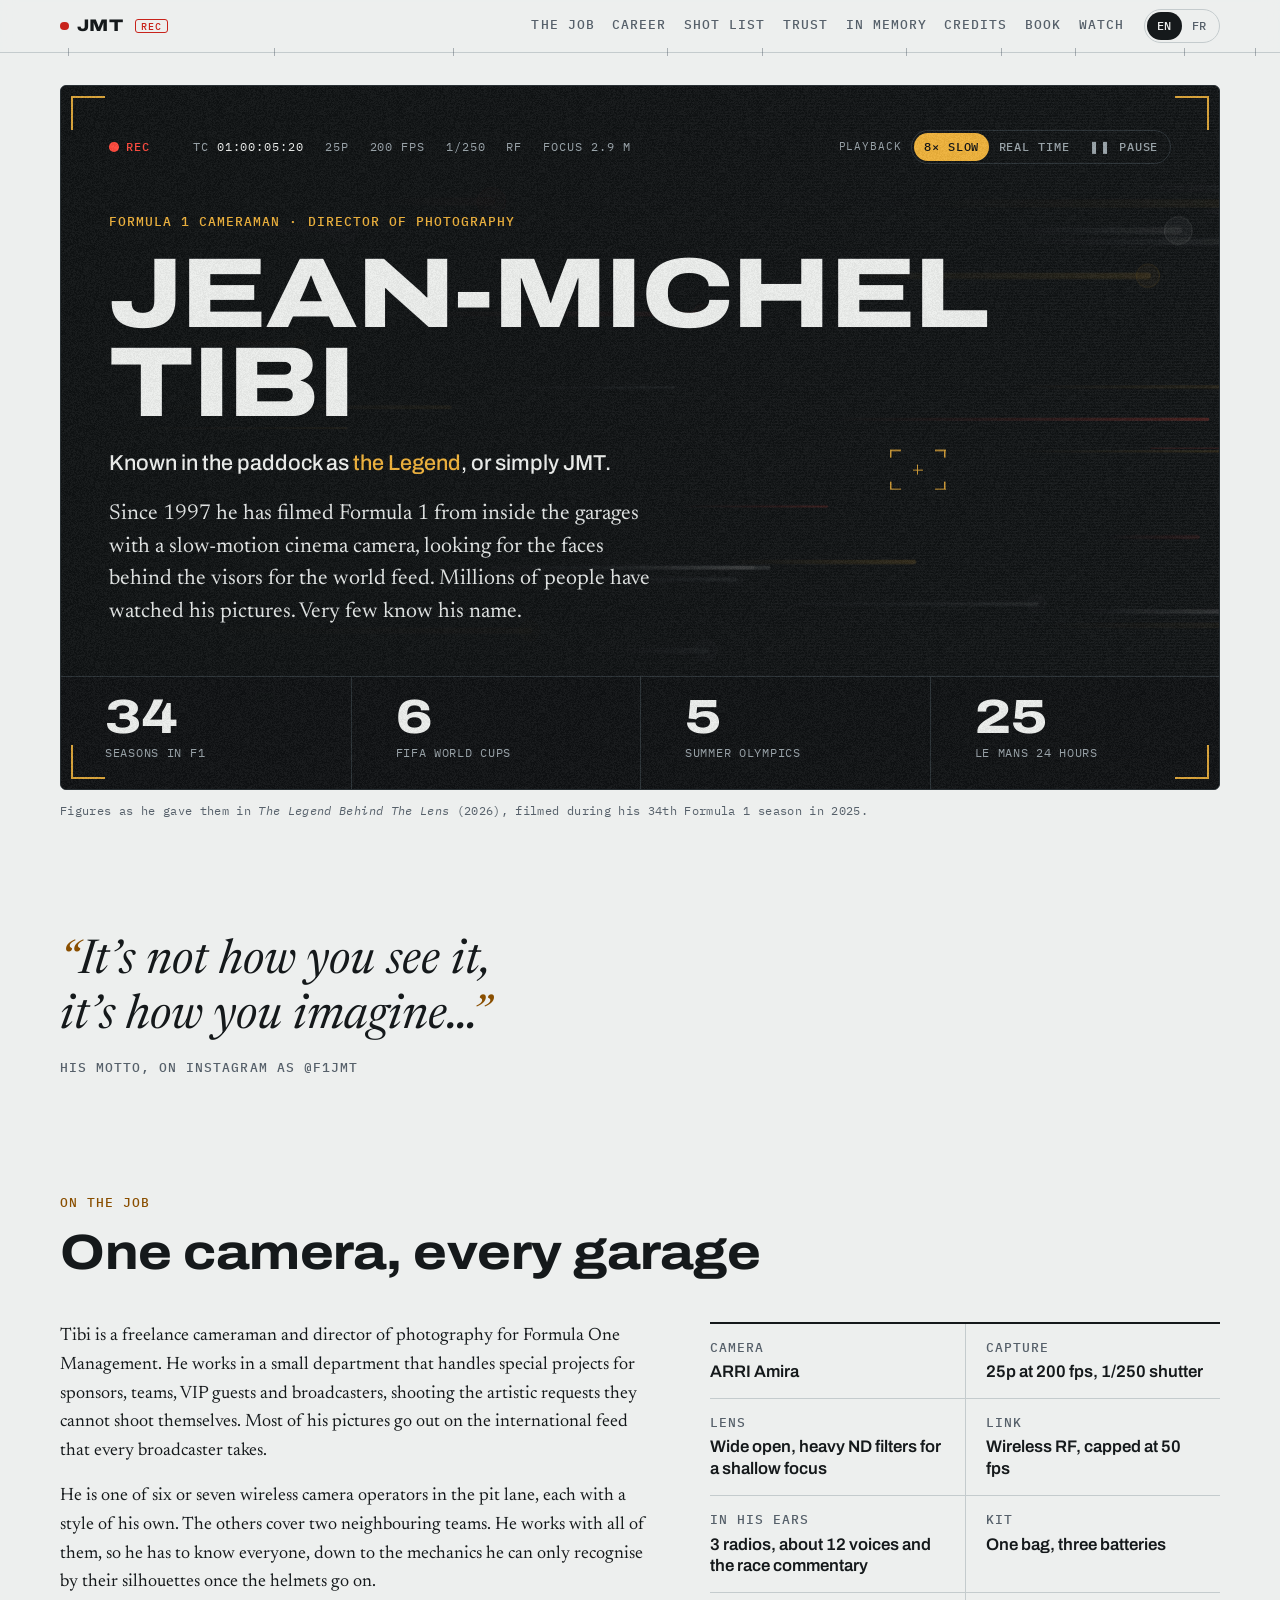
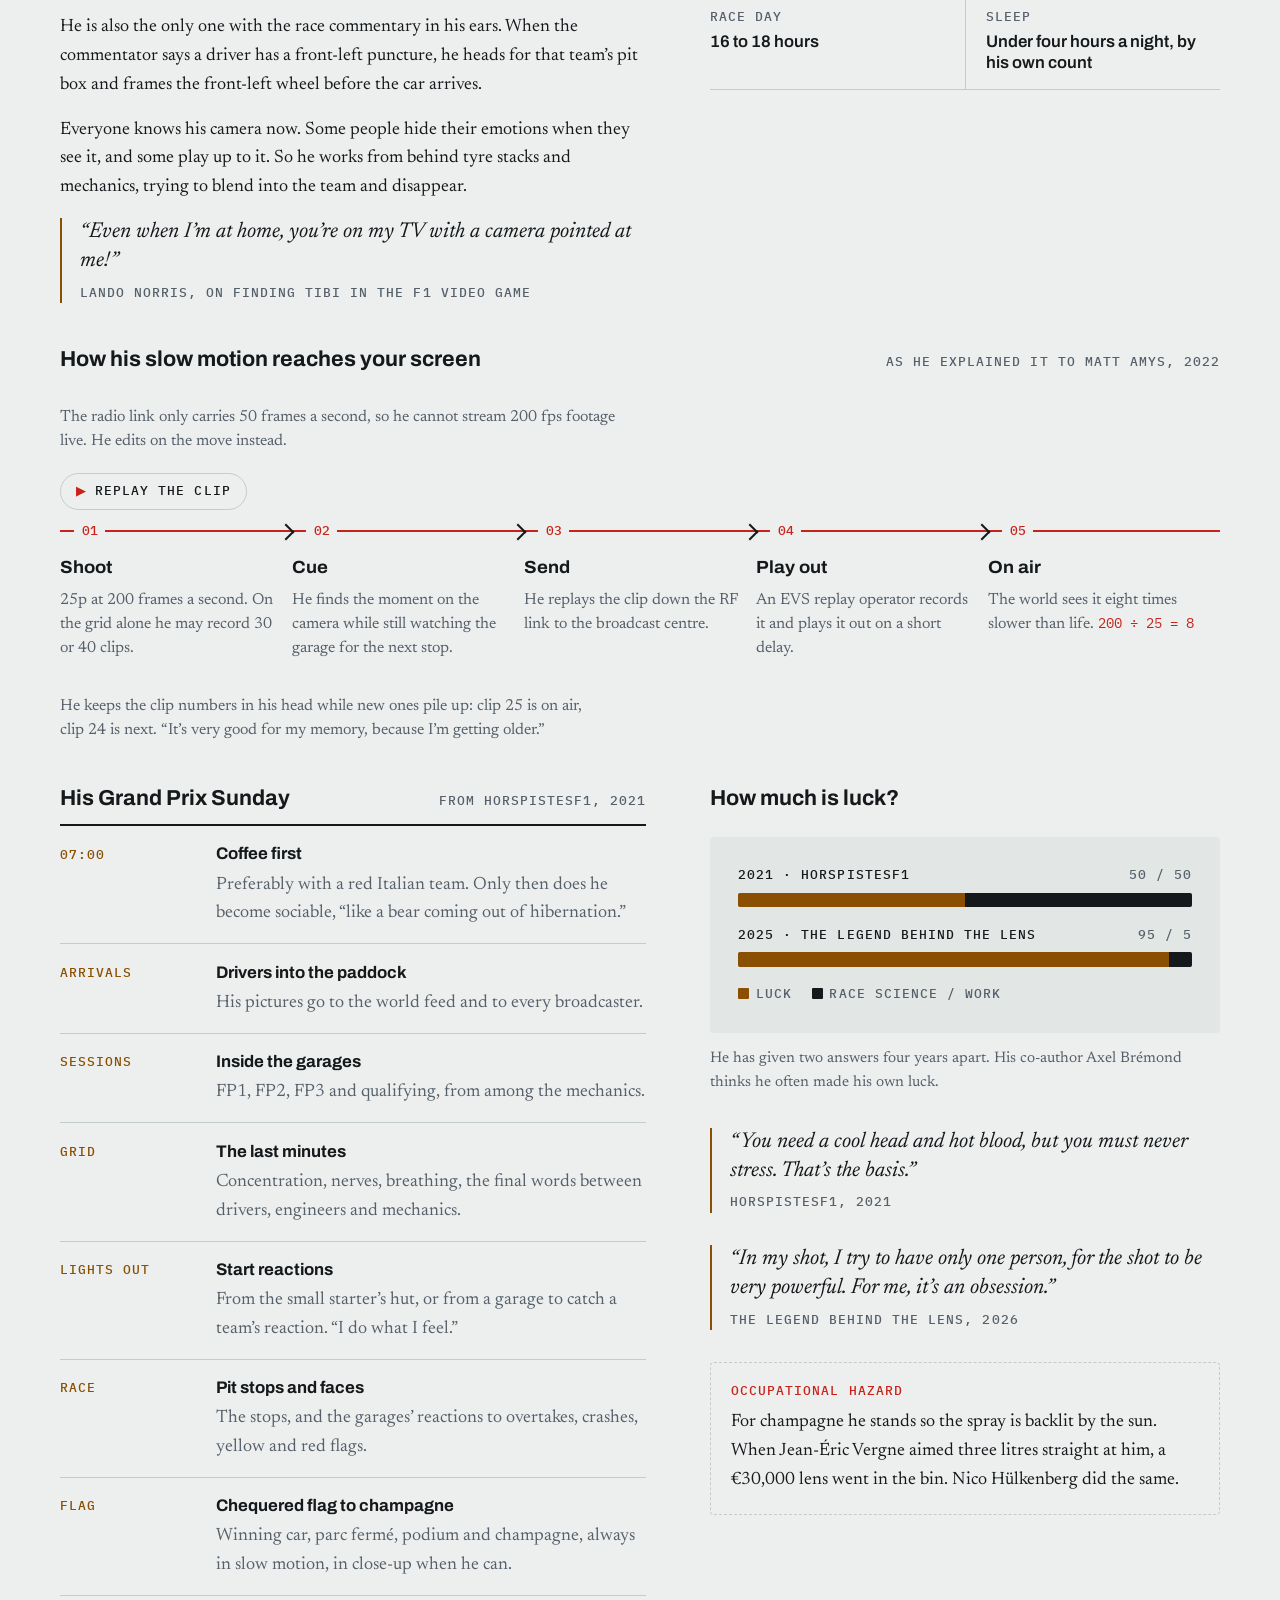
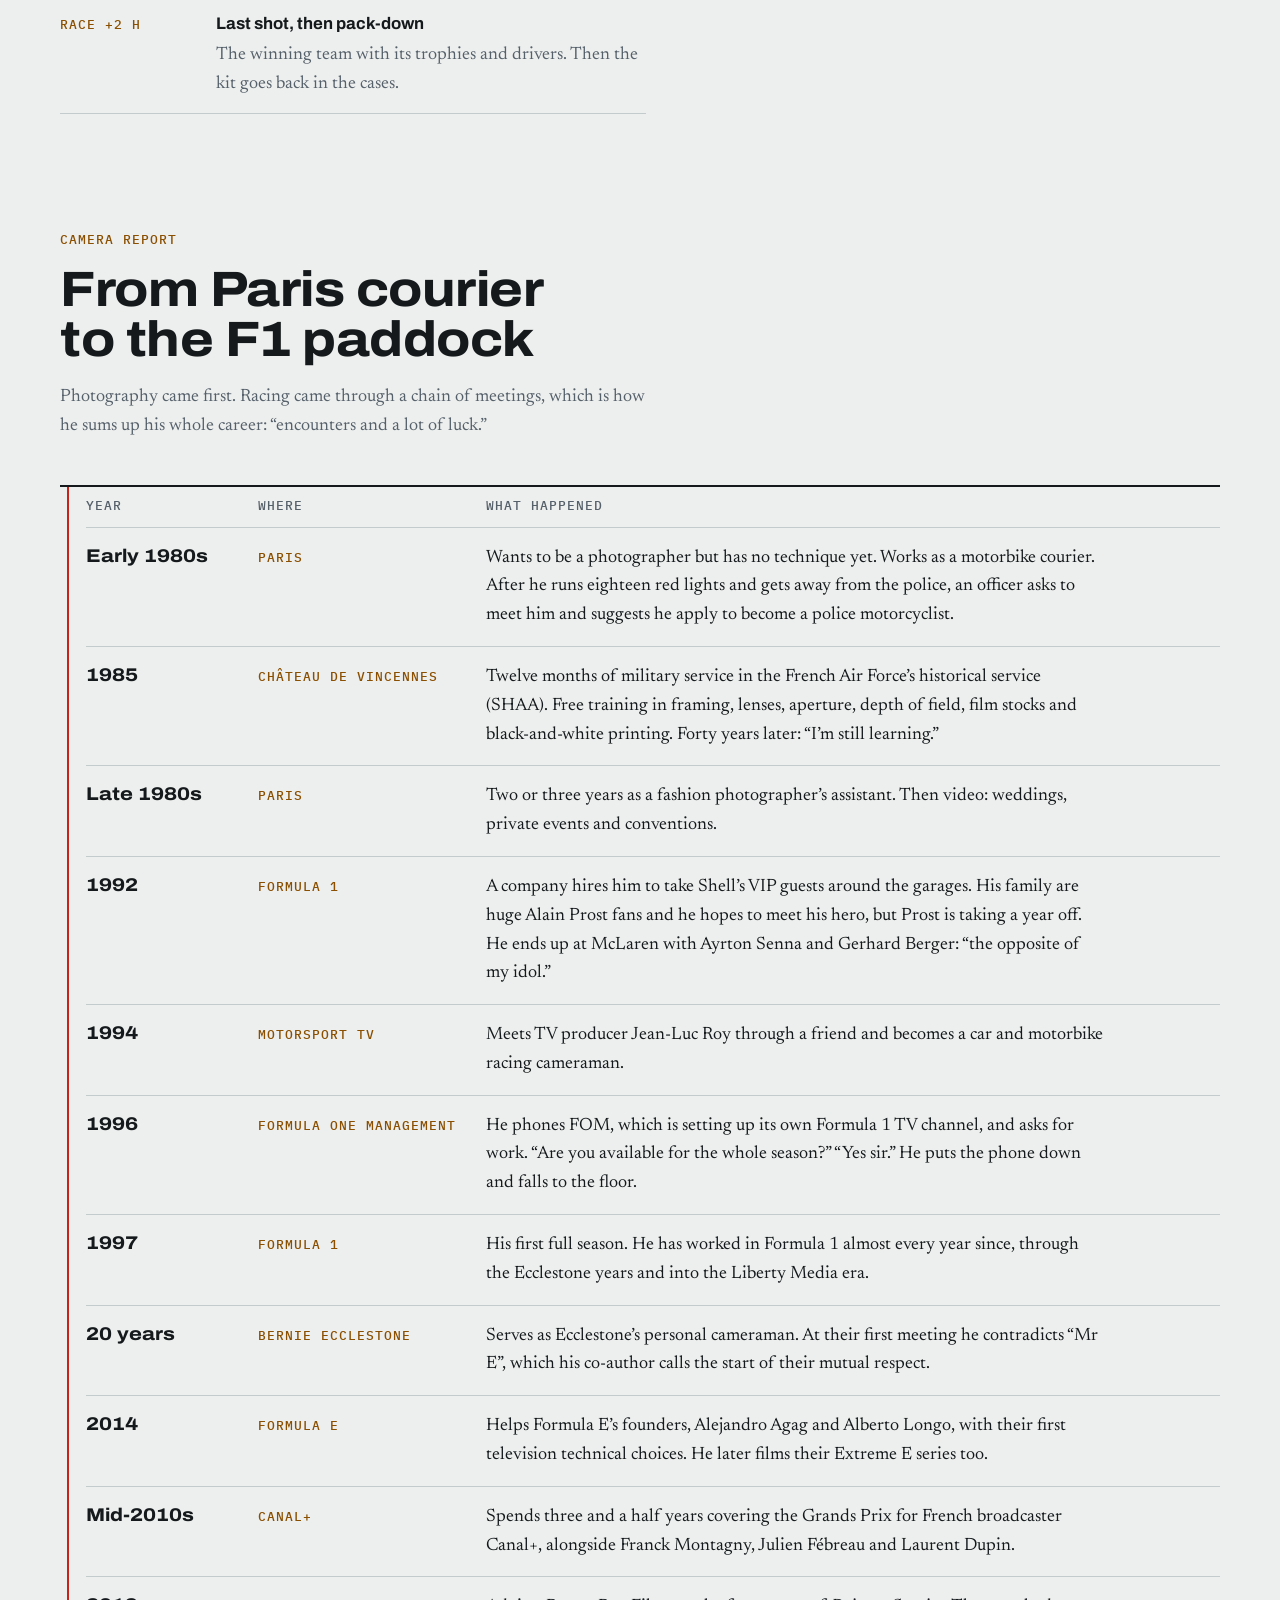
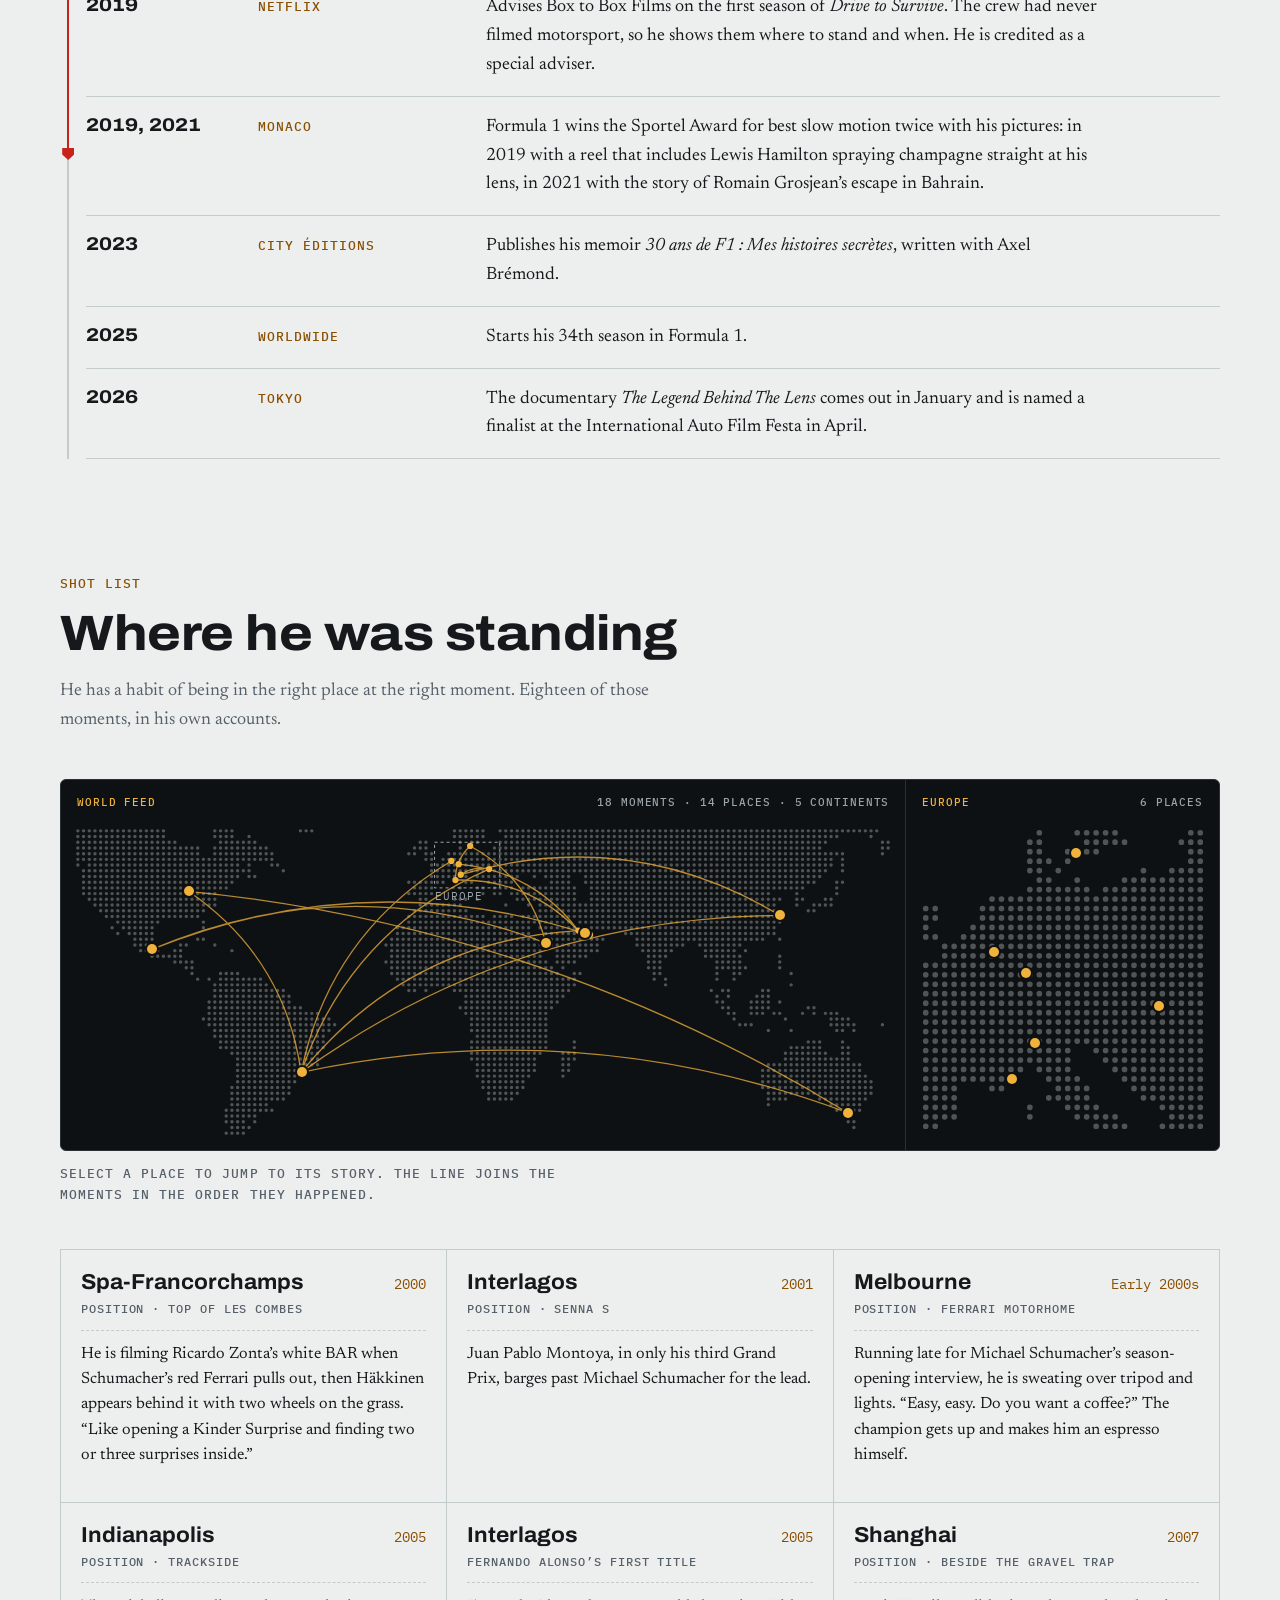
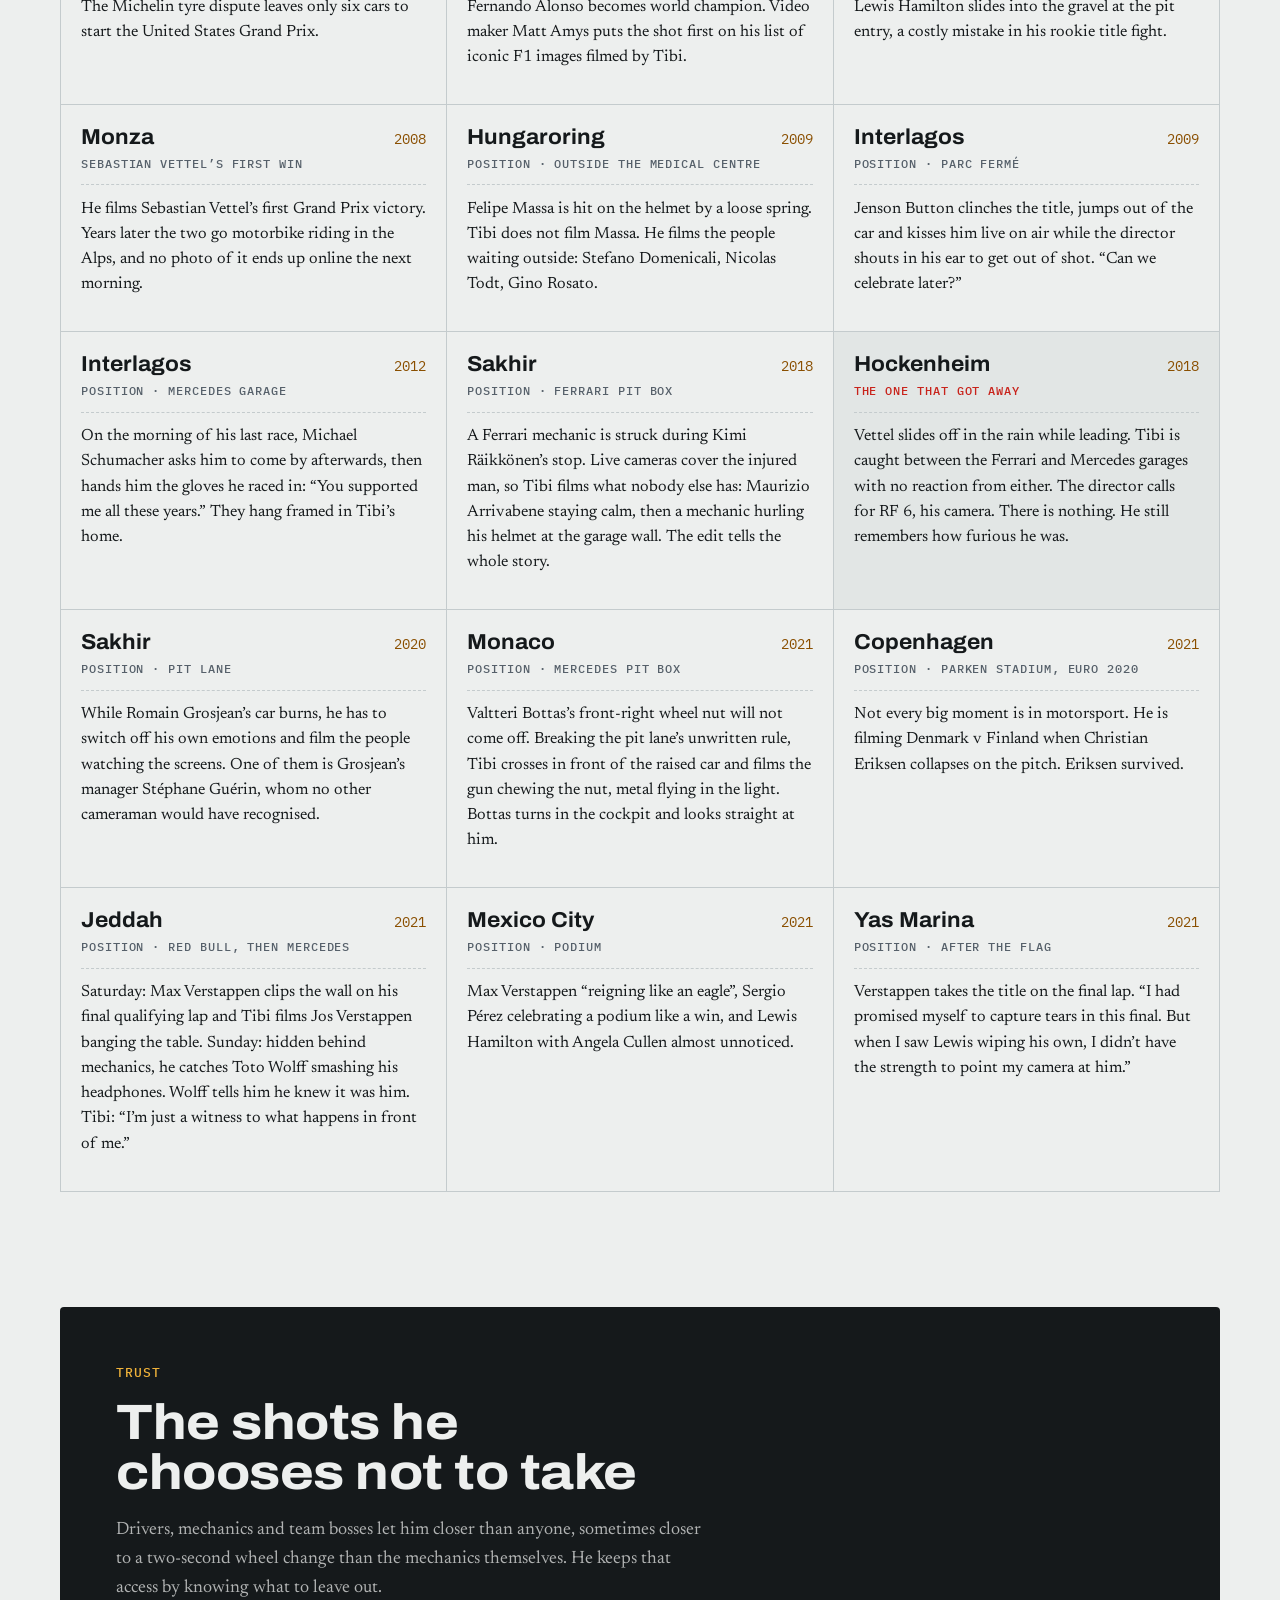
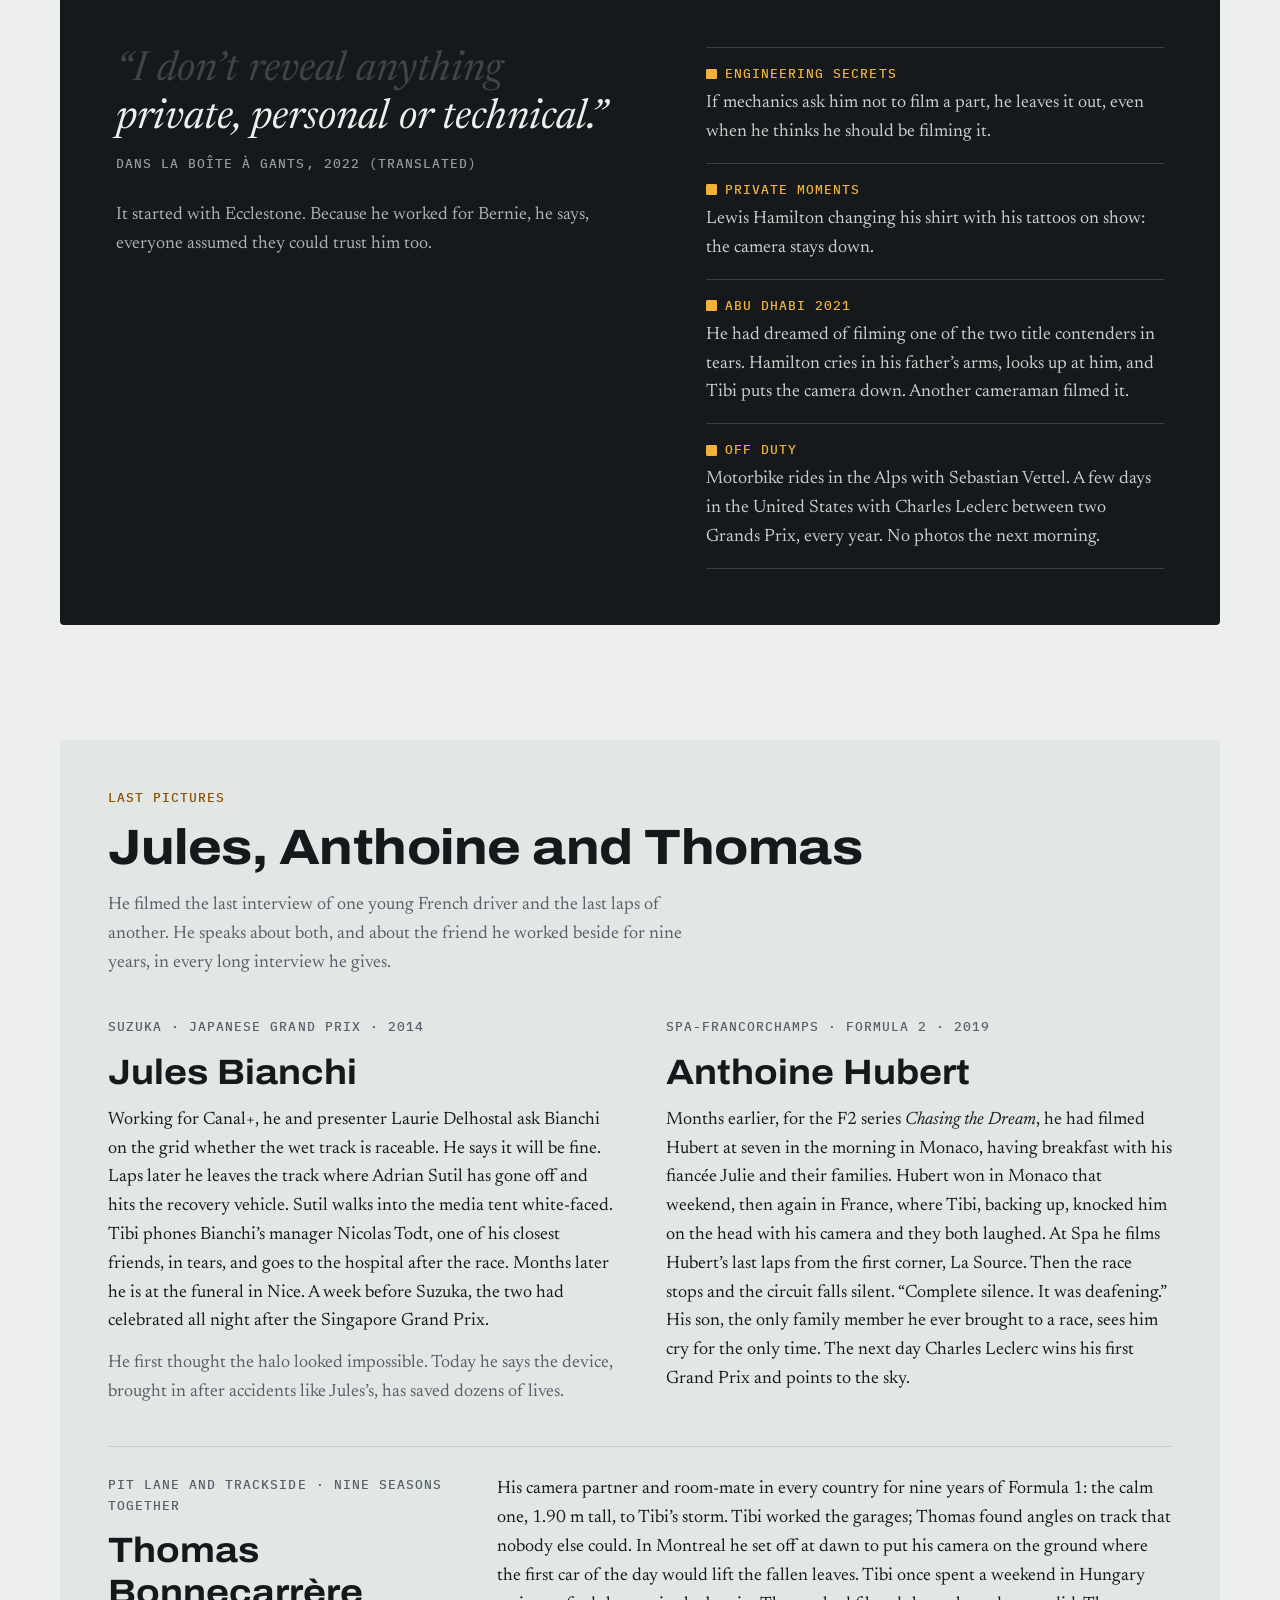
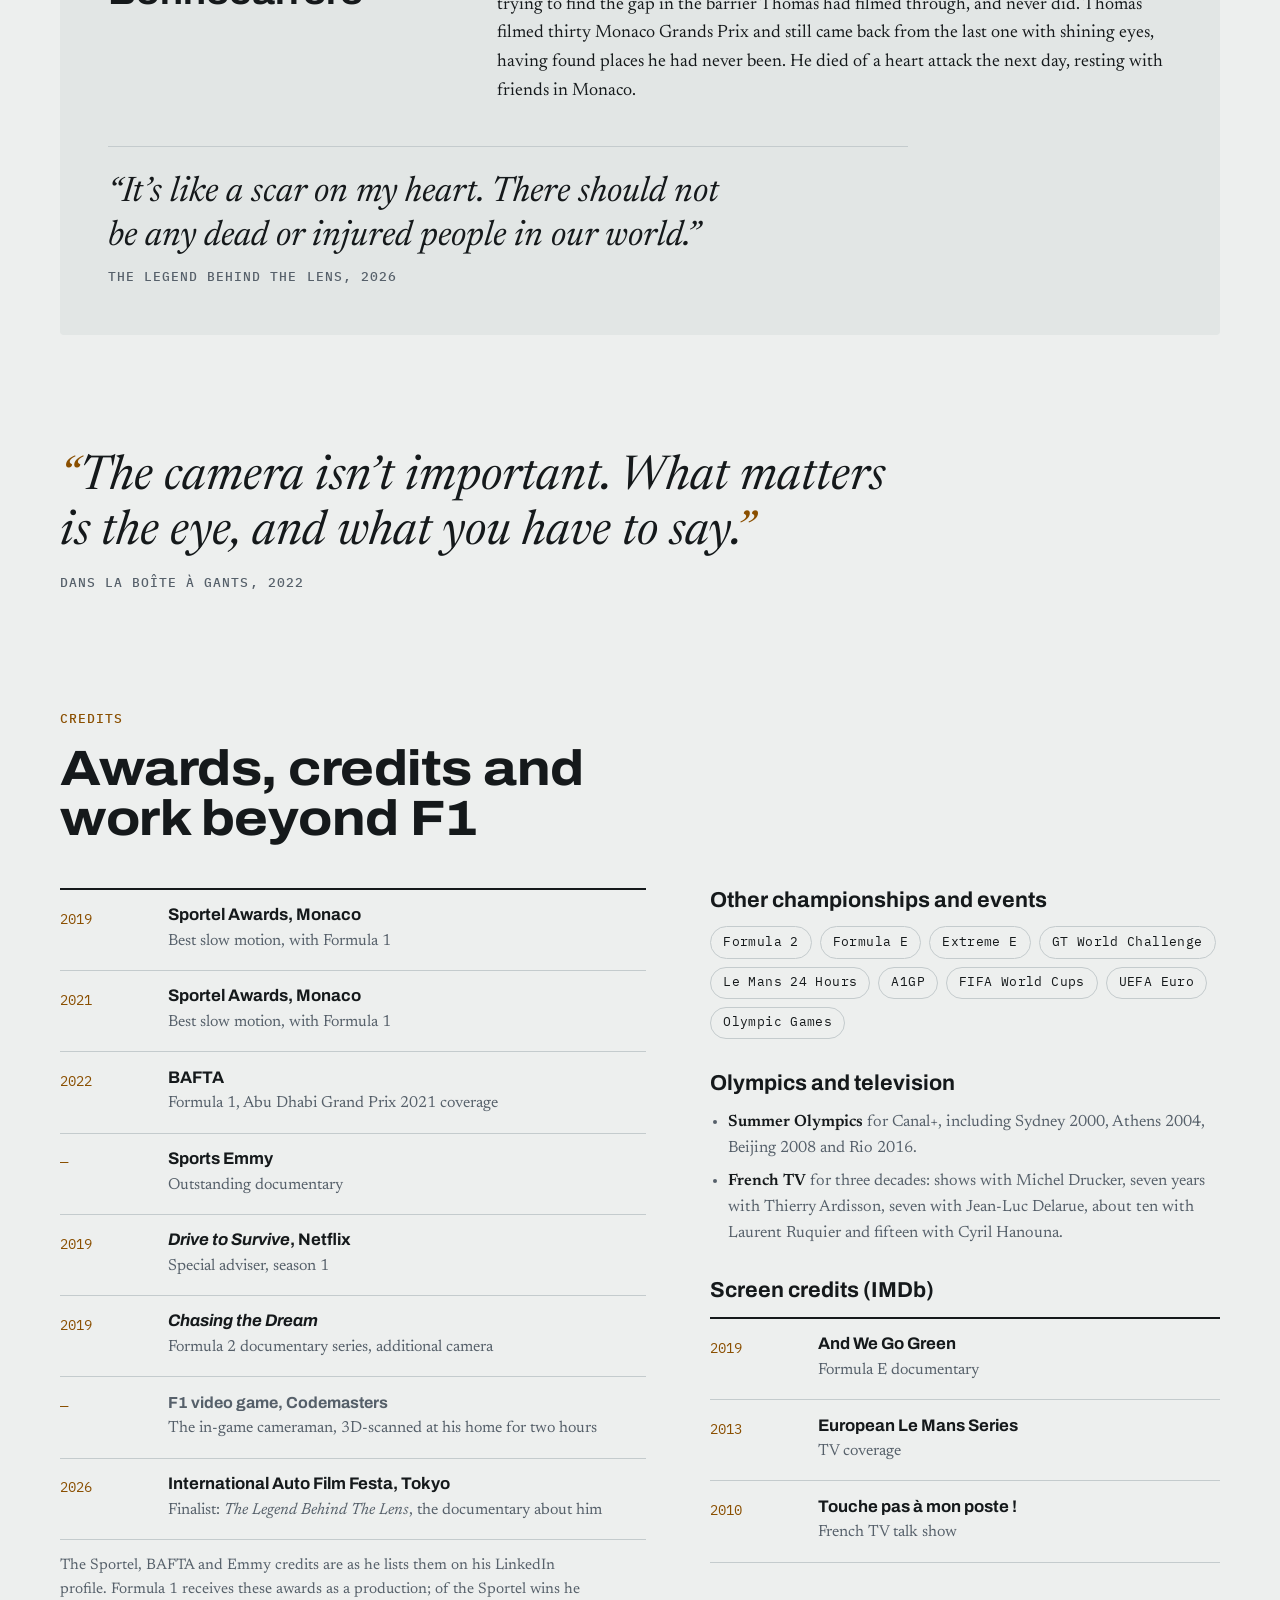
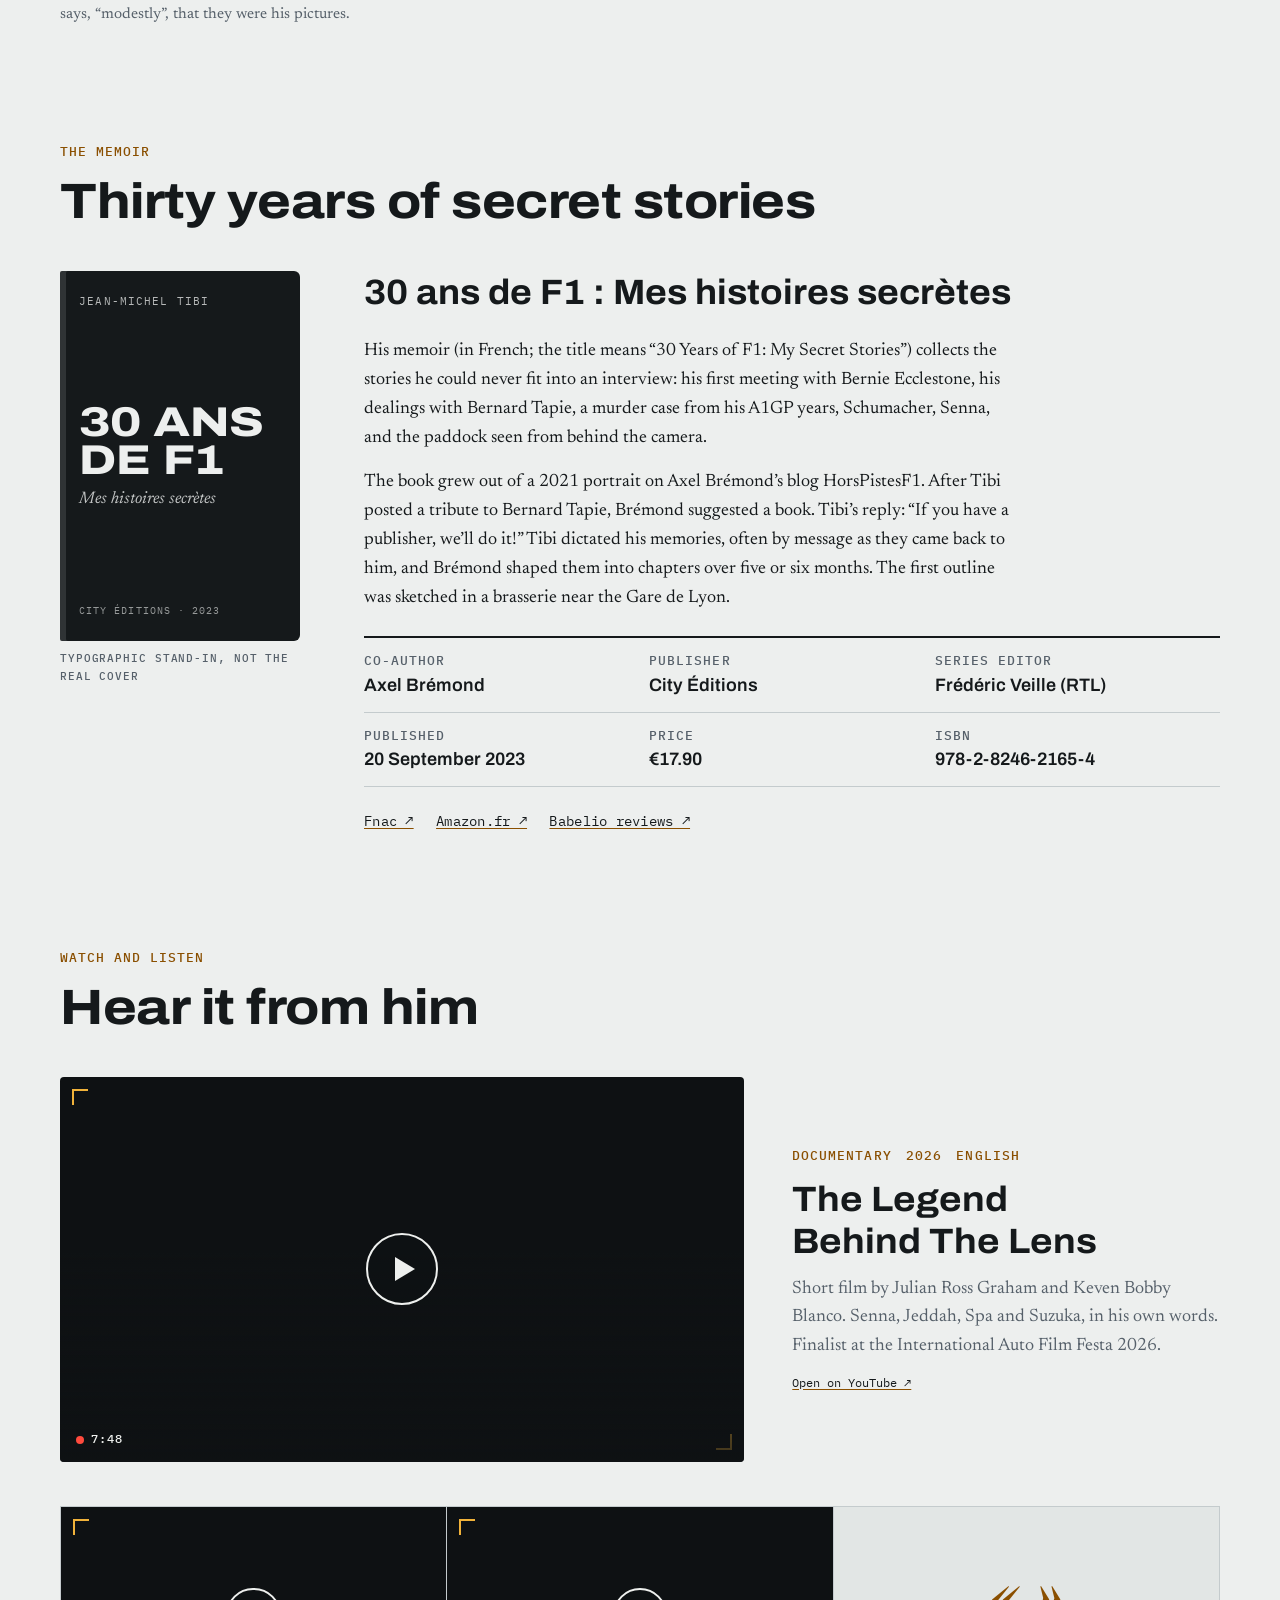
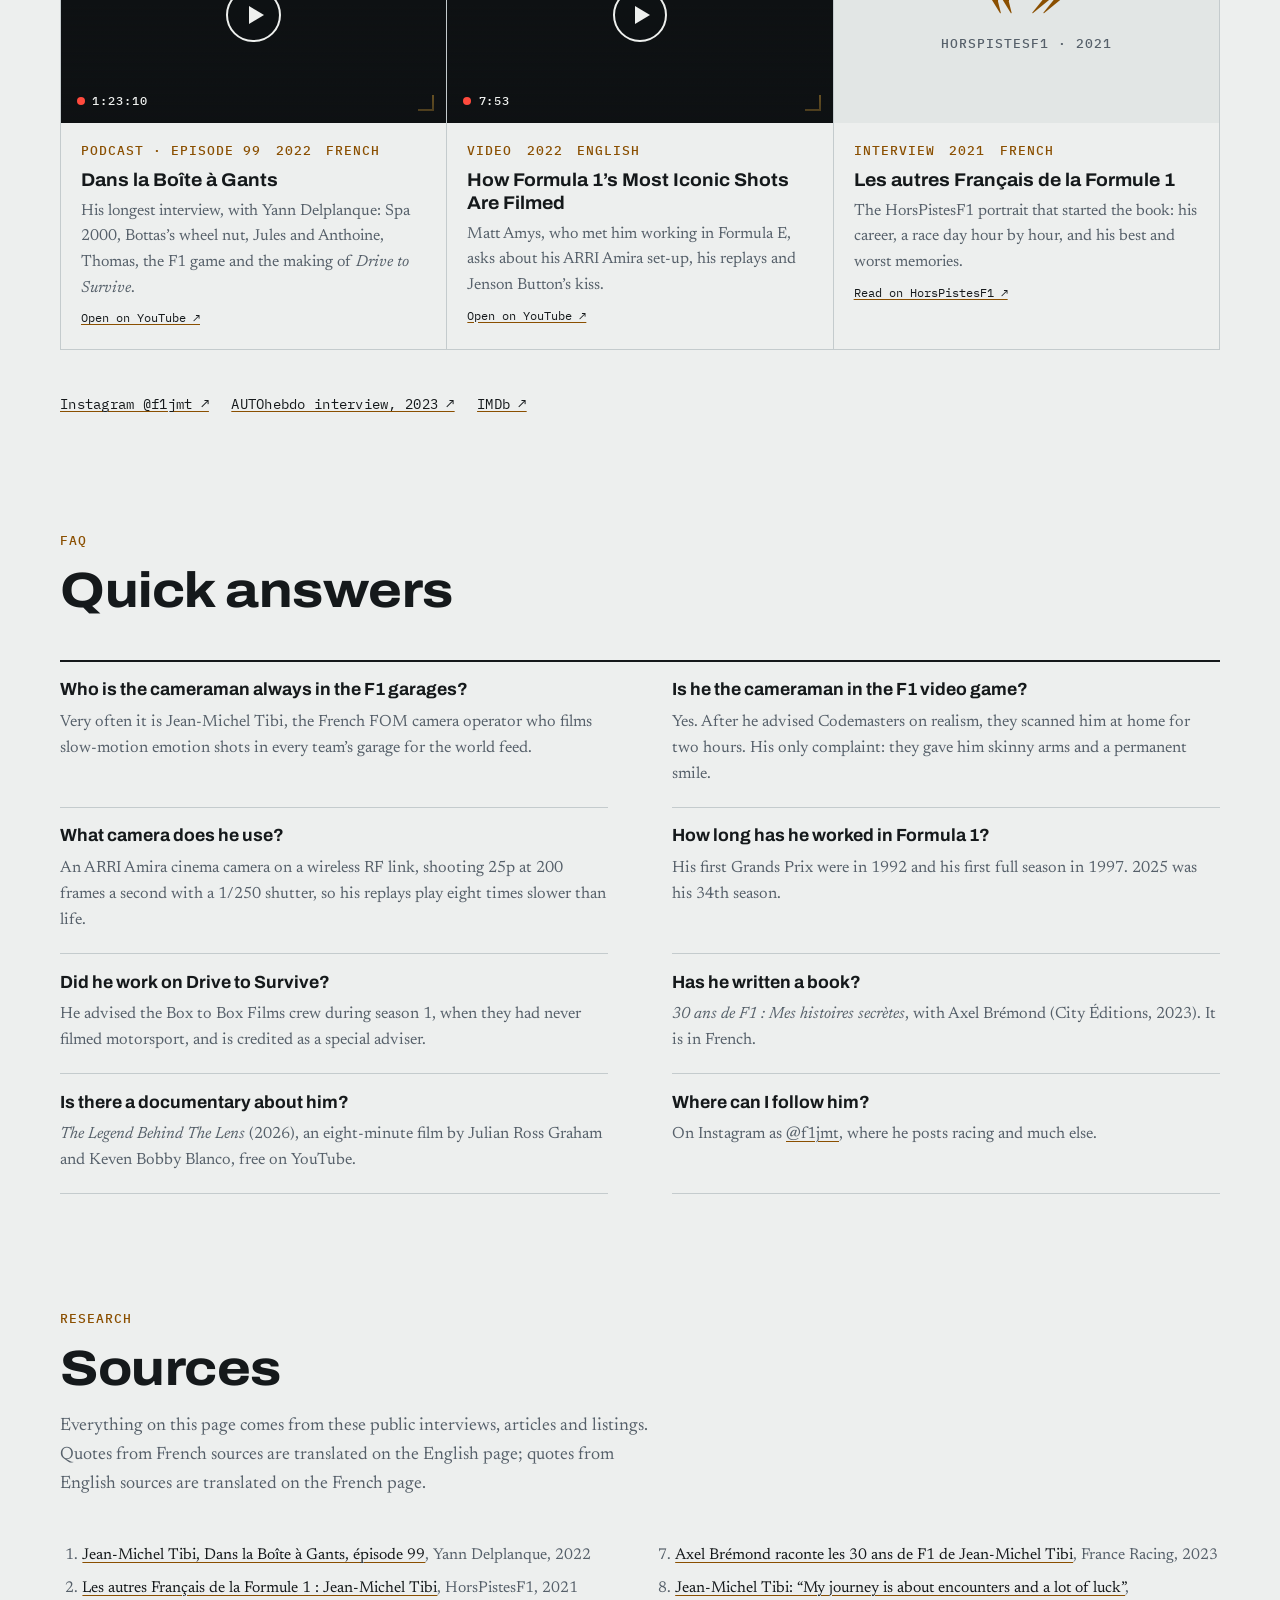
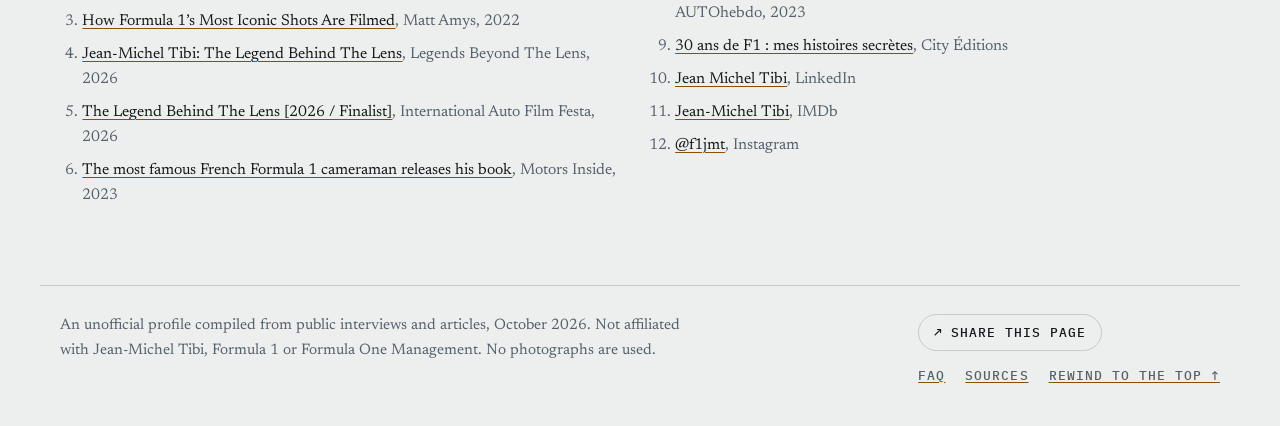
==== index.html @ 037dff51 "Tie the scroll animations to the scroll position Reveals now run on CSS scroll timelines where the b" ====
<!doctype html>
<html lang="en" data-lang="en">
<head>
<meta charset="utf-8">
<meta name="viewport" content="width=device-width, initial-scale=1, viewport-fit=cover">
<title>Jean-Michel Tibi</title>
<script>
/* Pick the language before first paint: saved choice, then #fr / #en, then the browser language */
(function () {
  var l = null;
  try { l = localStorage.getItem("jmt-lang"); } catch (e) {}
  var h = (location.hash || "").slice(1);
  if (h === "fr" || h === "en") l = h;
  if (l !== "fr" && l !== "en") l = (navigator.language || "").toLowerCase().indexOf("fr") === 0 ? "fr" : "en";
  document.documentElement.setAttribute("data-lang", l);
  document.documentElement.lang = l;
})();
</script>
<meta name="description" content="An unofficial profile of Jean-Michel Tibi, the French Formula 1 cameraman known in the paddock as “the Legend”: his career, his slow-motion shots, his memoir and the documentary about him. In English and French.">
<meta name="color-scheme" content="light dark">
<meta name="theme-color" content="#EDEFEE" media="(prefers-color-scheme: light)">
<meta name="theme-color" content="#0F1214" media="(prefers-color-scheme: dark)">
<meta property="og:type" content="profile">
<meta property="og:site_name" content="Jean-Michel Tibi">
<meta property="og:title" content="Jean-Michel Tibi, the Legend behind the lens">
<meta property="og:description" content="The French cameraman who has filmed Formula 1 from inside the garages since 1997. Career, iconic shots, memoir and sources.">
<meta property="og:url" content="https://jean-michel-tibi.vercel.app/">
<meta property="og:image" content="https://jean-michel-tibi.vercel.app/assets/og-image.png">
<meta property="og:image:width" content="1200">
<meta property="og:image:height" content="630">
<meta property="og:locale" content="en_GB">
<meta property="og:locale:alternate" content="fr_FR">
<meta name="twitter:card" content="summary_large_image">
<meta name="twitter:title" content="Jean-Michel Tibi, the Legend behind the lens">
<meta name="twitter:description" content="The French cameraman who has filmed Formula 1 from inside the garages since 1997.">
<meta name="twitter:image" content="https://jean-michel-tibi.vercel.app/assets/og-image.png">
<link rel="canonical" href="https://jean-michel-tibi.vercel.app/">
<link rel="icon" href="assets/favicon.svg" type="image/svg+xml">
<link rel="preconnect" href="https://fonts.googleapis.com">
<link rel="preconnect" href="https://fonts.gstatic.com" crossorigin>
<link rel="stylesheet" href="https://fonts.googleapis.com/css2?family=Archivo:wdth,wght@62..125,100..900&family=IBM+Plex+Mono:wght@400;500&family=Newsreader:ital,opsz,wght@0,6..72,300..700;1,6..72,300..700&display=swap">
<link rel="stylesheet" href="assets/style.css">
<script type="application/ld+json">
{
  "@context": "https://schema.org",
  "@graph": [
    {
      "@type": "Person",
      "@id": "#jmt",
      "name": "Jean-Michel Tibi",
      "alternateName": ["JMT", "The Legend"],
      "nationality": "French",
      "jobTitle": "Formula 1 cameraman and director of photography",
      "worksFor": { "@type": "Organization", "name": "Formula One Management" },
      "knowsAbout": ["Formula 1", "Slow-motion cinematography", "Sports broadcasting"],
      "sameAs": [
        "https://www.instagram.com/f1jmt/",
        "https://m.imdb.com/name/nm10140222/",
        "https://fr.linkedin.com/in/jean-michel-tibi-89569942"
      ]
    },
    {
      "@type": "Book",
      "name": "30 ans de F1 : Mes histoires secrètes",
      "author": [{ "@id": "#jmt" }, { "@type": "Person", "name": "Axel Brémond" }],
      "publisher": { "@type": "Organization", "name": "City Éditions" },
      "datePublished": "2023-09-20",
      "inLanguage": "fr",
      "isbn": "9782824621654"
    },
    {
      "@type": "VideoObject",
      "name": "Jean-Michel Tibi: The Legend Behind The Lens",
      "description": "Short documentary about Formula 1 camera operator Jean-Michel Tibi, by Julian Ross Graham and Keven Bobby Blanco.",
      "thumbnailUrl": "https://i.ytimg.com/vi/UIhHyypvhKI/maxresdefault.jpg",
      "uploadDate": "2026-01-25",
      "duration": "PT7M48S",
      "embedUrl": "https://www.youtube-nocookie.com/embed/UIhHyypvhKI",
      "url": "https://www.youtube.com/watch?v=UIhHyypvhKI",
      "about": { "@id": "#jmt" }
    },
    {
      "@type": "FAQPage",
      "mainEntity": [
        { "@type": "Question", "name": "Who is the cameraman always in the F1 garages?", "acceptedAnswer": { "@type": "Answer", "text": "Very often it is Jean-Michel Tibi, the French FOM camera operator who films slow-motion emotion shots in every team's garage for the world feed." } },
        { "@type": "Question", "name": "Is he the cameraman in the F1 video game?", "acceptedAnswer": { "@type": "Answer", "text": "Yes. After he advised Codemasters on realism, they scanned him at home for two hours." } },
        { "@type": "Question", "name": "What camera does he use?", "acceptedAnswer": { "@type": "Answer", "text": "An ARRI Amira cinema camera on a wireless RF link, shooting 25p at 200 frames a second with a 1/250 shutter, so his replays play eight times slower than life." } },
        { "@type": "Question", "name": "How long has he worked in Formula 1?", "acceptedAnswer": { "@type": "Answer", "text": "His first Grands Prix were in 1992 and his first full season in 1997. 2025 was his 34th season." } },
        { "@type": "Question", "name": "Did he work on Drive to Survive?", "acceptedAnswer": { "@type": "Answer", "text": "He advised the Box to Box Films crew during season 1 and is credited as a special adviser." } },
        { "@type": "Question", "name": "Has he written a book?", "acceptedAnswer": { "@type": "Answer", "text": "30 ans de F1 : Mes histoires secrètes, with Axel Brémond (City Éditions, 2023). It is in French." } },
        { "@type": "Question", "name": "Is there a documentary about him?", "acceptedAnswer": { "@type": "Answer", "text": "The Legend Behind The Lens (2026), an eight-minute film by Julian Ross Graham and Keven Bobby Blanco, free on YouTube." } },
        { "@type": "Question", "name": "Where can I follow him?", "acceptedAnswer": { "@type": "Answer", "text": "On Instagram as @f1jmt." } }
      ]
    }
  ]
}
</script>
</head>
<body>
<a class="skip" href="#main"><span class="t" lang="en">Skip to content</span><span class="t" lang="fr">Aller au contenu</span></a>

<header class="site-head">
  <div class="wrap">
    <a class="mark" href="#top" aria-label="Jean-Michel Tibi"><span class="dot" aria-hidden="true"></span>JMT<span class="tally" aria-hidden="true"><span class="on">Rec</span><span class="off">Stby</span></span></a>
    <nav class="site-nav label" aria-label="Sections">
      <ul>
        <li><a href="#work"><span class="t" lang="en">The job</span><span class="t" lang="fr">Le métier</span></a></li>
        <li><a href="#path"><span class="t" lang="en">Career</span><span class="t" lang="fr">Parcours</span></a></li>
        <li><a href="#shots"><span class="t" lang="en">Shot list</span><span class="t" lang="fr">Les plans</span></a></li>
        <li><a href="#trust"><span class="t" lang="en">Trust</span><span class="t" lang="fr">Confiance</span></a></li>
        <li><a href="#memory"><span class="t" lang="en">In memory</span><span class="t" lang="fr">Mémoire</span></a></li>
        <li><a href="#honours"><span class="t" lang="en">Credits</span><span class="t" lang="fr">Palmarès</span></a></li>
        <li><a href="#book"><span class="t" lang="en">Book</span><span class="t" lang="fr">Livre</span></a></li>
        <li><a href="#watch"><span class="t" lang="en">Watch</span><span class="t" lang="fr">À voir</span></a></li>
      </ul>
    </nav>
    <button type="button" class="menu-btn" aria-expanded="false" aria-controls="menu">
      <span class="menu-ic" aria-hidden="true"></span>
      <span class="menu-now"><span class="t" lang="en">Sections</span><span class="t" lang="fr">Rubriques</span></span>
      <span class="menu-close"><span class="t" lang="en">Close</span><span class="t" lang="fr">Fermer</span></span>
    </button>
    <div class="switch" role="group" aria-label="Language / Langue">
      <button type="button" data-set-lang="en" aria-pressed="true" lang="en">EN</button>
      <button type="button" data-set-lang="fr" aria-pressed="false" lang="fr">FR</button>
    </div>
  </div>
  <div class="progress" aria-hidden="true"><span></span></div>
</header>

<div class="menu" id="menu" hidden>
  <span class="corner tl" aria-hidden="true"></span>
  <span class="corner tr" aria-hidden="true"></span>
  <span class="corner bl" aria-hidden="true"></span>
  <span class="corner br" aria-hidden="true"></span>
  <nav aria-label="Menu">
    <ol>
      <li><a href="#work" data-target="work"><span class="t" lang="en">The job</span><span class="t" lang="fr">Le métier</span></a></li>
      <li><a href="#path" data-target="path"><span class="t" lang="en">Career</span><span class="t" lang="fr">Parcours</span></a></li>
      <li><a href="#shots" data-target="shots"><span class="t" lang="en">Shot list</span><span class="t" lang="fr">Les plans</span></a></li>
      <li><a href="#trust" data-target="trust"><span class="t" lang="en">Trust</span><span class="t" lang="fr">Confiance</span></a></li>
      <li><a href="#memory" data-target="memory"><span class="t" lang="en">In memory</span><span class="t" lang="fr">Mémoire</span></a></li>
      <li><a href="#honours" data-target="honours"><span class="t" lang="en">Credits</span><span class="t" lang="fr">Palmarès</span></a></li>
      <li><a href="#book" data-target="book"><span class="t" lang="en">Book</span><span class="t" lang="fr">Livre</span></a></li>
      <li><a href="#watch" data-target="watch"><span class="t" lang="en">Watch</span><span class="t" lang="fr">À voir</span></a></li>
      <li><a href="#faq" data-target="faq"><span class="t" lang="en">FAQ</span><span class="t" lang="fr">FAQ</span></a></li>
      <li><a href="#sources" data-target="sources"><span class="t" lang="en">Sources</span><span class="t" lang="fr">Sources</span></a></li>
    </ol>
  </nav>
</div>

<main id="main" class="wrap">

  <!-- ===================== HERO ===================== -->
  <section id="top" aria-labelledby="name">
    <div class="viewfinder">
      <canvas id="streaks" aria-hidden="true"></canvas>
      <div class="grain" aria-hidden="true"></div>
      <div class="iris" aria-hidden="true"></div>
      <span class="corner tl" aria-hidden="true"></span>
      <span class="corner tr" aria-hidden="true"></span>
      <span class="corner bl" aria-hidden="true"></span>
      <span class="corner br" aria-hidden="true"></span>
      <span class="crosshair" aria-hidden="true"></span>

      <div class="osd-bar">
        <div class="osd" aria-hidden="true">
          <span class="rec" id="rec">Rec</span>
          <span>TC <span class="tc" id="tc">01:00:00:00</span></span>
          <span>25p</span>
          <span>200 fps</span>
          <span>1/250</span>
          <span>RF</span>
          <span class="focus" id="focus-readout">Focus 4.1 m</span>
        </div>
        <div class="speed">
          <span><span class="t" lang="en">Playback</span><span class="t" lang="fr">Lecture</span></span>
          <div class="switch" role="group" aria-label="Playback / Lecture">
            <button type="button" data-speed="8" aria-pressed="true"><span class="t" lang="en">8× slow</span><span class="t" lang="fr">Ralenti ×8</span></button>
            <button type="button" data-speed="1" aria-pressed="false"><span class="t" lang="en">Real time</span><span class="t" lang="fr">Temps réel</span></button>
            <button type="button" data-speed="0" aria-pressed="false"><span aria-hidden="true">❚❚</span> Pause</button>
          </div>
        </div>
      </div>

      <div class="hero-copy">
        <p class="label eyebrow"><span class="t" lang="en">Formula 1 cameraman · Director of photography</span><span class="t" lang="fr">Caméraman Formule 1 · Directeur de la photographie</span></p>
        <h1 class="name" id="name"><span>Jean-Michel</span><span>Tibi</span></h1>
        <p class="aka t" lang="en">Known in the paddock as <em>the Legend</em>, or simply JMT.</p>
        <p class="aka t" lang="fr">Dans le paddock, on l’appelle <em>la Légende</em>, ou simplement JMT.</p>
        <p class="lede t" lang="en">Since 1997 he has filmed Formula 1 from inside the garages with a slow-motion cinema camera, looking for the faces behind the visors for the world feed. Millions of people have watched his pictures. Very few know his name.</p>
        <p class="lede t" lang="fr">Depuis 1997, il filme la Formule 1 de l’intérieur des garages avec une caméra cinéma au ralenti, à la recherche des visages derrière les visières, pour le signal international. Des millions de gens ont vu ses images. Très peu connaissent son nom.</p>
      </div>

      <div class="slate">
        <div><b>34</b><span><span class="t" lang="en">Seasons in F1</span><span class="t" lang="fr">Saisons en F1</span></span></div>
        <div><b>6</b><span><span class="t" lang="en">FIFA World Cups</span><span class="t" lang="fr">Coupes du monde</span></span></div>
        <div><b>5</b><span><span class="t" lang="en">Summer Olympics</span><span class="t" lang="fr">Jeux olympiques</span></span></div>
        <div><b>25</b><span><span class="t" lang="en">Le Mans 24 Hours</span><span class="t" lang="fr">24 Heures du Mans</span></span></div>
      </div>
    </div>
    <p class="hero-note t" lang="en">Figures as he gave them in <i>The Legend Behind The Lens</i> (2026), filmed during his 34th Formula 1 season in 2025.</p>
    <p class="hero-note t" lang="fr">Chiffres donnés par lui-même dans <i>The Legend Behind The Lens</i> (2026), tourné pendant sa 34<sup>e</sup> saison de Formule 1, en 2025.</p>
  </section>

  <figure class="pull">
    <blockquote lang="en"><span class="open">“</span>It’s not how you see it, it’s how you imagine…<span class="close">”</span></blockquote>
    <figcaption class="label"><span class="t" lang="en">His motto, on Instagram as @f1jmt</span><span class="t" lang="fr">Sa devise, sur Instagram (@f1jmt)</span></figcaption>
  </figure>

  <!-- ===================== THE JOB ===================== -->
  <section class="section" id="work" aria-labelledby="work-h">
    <div class="section-head">
      <p class="label eyebrow"><span class="t" lang="en">On the job</span><span class="t" lang="fr">Le métier</span></p>
      <h2 id="work-h"><span class="t" lang="en">One camera, every garage</span><span class="t" lang="fr">Une caméra, tous les garages</span></h2>
    </div>

    <div class="split">
      <div class="prose">
        <p class="t" lang="en">Tibi is a freelance cameraman and director of photography for Formula One Management. He works in a small department that handles special projects for sponsors, teams, VIP guests and broadcasters, shooting the artistic requests they cannot shoot themselves. Most of his pictures go out on the international feed that every broadcaster takes.</p>
        <p class="t" lang="fr">Jean-Michel Tibi est caméraman et directeur de la photographie freelance pour la Formula One Management. Il appartient à un petit département chargé des projets spéciaux pour les sponsors, les équipes, les VIP et les diffuseurs&nbsp;: il tourne les demandes artistiques qu’ils ne peuvent pas réaliser eux-mêmes. La plupart de ses images partent sur le signal international, repris par toutes les télévisions.</p>

        <p class="t" lang="en">He is one of six or seven wireless camera operators in the pit lane, each with a style of his own. The others cover two neighbouring teams. He works with all of them, so he has to know everyone, down to the mechanics he can only recognise by their silhouettes once the helmets go on.</p>
        <p class="t" lang="fr">Il fait partie des six ou sept cadreurs HF de la voie des stands, chacun avec son style. Les autres couvrent deux équipes voisines. Lui travaille avec toutes, et doit donc connaître tout le monde, jusqu’aux mécaniciens qu’il ne reconnaît plus qu’à leur silhouette une fois les casques mis.</p>

        <p class="t" lang="en">He is also the only one with the race commentary in his ears. When the commentator says a driver has a front-left puncture, he heads for that team’s pit box and frames the front-left wheel before the car arrives.</p>
        <p class="t" lang="fr">Il est aussi le seul à écouter le commentaire de la course dans ses oreillettes. Quand le commentateur annonce une crevaison à l’avant gauche, il file vers le stand de l’équipe et cadre la roue avant gauche avant même l’arrivée de la voiture.</p>

        <p class="t" lang="en">Everyone knows his camera now. Some people hide their emotions when they see it, and some play up to it. So he works from behind tyre stacks and mechanics, trying to blend into the team and disappear.</p>
        <p class="t" lang="fr">Aujourd’hui, tout le monde connaît sa caméra. Certains cachent leurs émotions quand ils la voient, d’autres en rajoutent. Alors il se cache derrière les piles de pneus et les mécaniciens, pour se fondre dans l’équipe et disparaître.</p>

        <div class="aside-quote">
          <p class="t" lang="en">“Even when I’m at home, you’re on my TV with a camera pointed at me!”</p>
          <p class="t" lang="fr">«&nbsp;Même quand je suis chez moi, tu es dans ma télé avec une caméra pointée sur moi&nbsp;!&nbsp;»</p>
          <p class="label muted"><span class="t" lang="en">Lando Norris, on finding Tibi in the F1 video game</span><span class="t" lang="fr">Lando Norris, en le découvrant dans le jeu vidéo F1</span></p>
        </div>
      </div>

      <dl class="spec">
        <div><dt class="label"><span class="t" lang="en">Camera</span><span class="t" lang="fr">Caméra</span></dt><dd>ARRI Amira</dd></div>
        <div><dt class="label"><span class="t" lang="en">Capture</span><span class="t" lang="fr">Tournage</span></dt><dd><span class="t" lang="en">25p at 200 fps, 1/250 shutter</span><span class="t" lang="fr">25p à 200 images/s, obturation 1/250</span></dd></div>
        <div><dt class="label"><span class="t" lang="en">Lens</span><span class="t" lang="fr">Optique</span></dt><dd><span class="t" lang="en">Wide open, heavy ND filters for a shallow focus</span><span class="t" lang="fr">Grand ouvert, filtres ND pour une faible profondeur de champ</span></dd></div>
        <div><dt class="label"><span class="t" lang="en">Link</span><span class="t" lang="fr">Liaison</span></dt><dd><span class="t" lang="en">Wireless RF, capped at 50 fps</span><span class="t" lang="fr">HF sans fil, limitée à 50 images/s</span></dd></div>
        <div><dt class="label"><span class="t" lang="en">In his ears</span><span class="t" lang="fr">Dans les oreilles</span></dt><dd><span class="t" lang="en">3 radios, about 12 voices and the race commentary</span><span class="t" lang="fr">3 radios, une douzaine de voix et le commentaire</span></dd></div>
        <div><dt class="label"><span class="t" lang="en">Kit</span><span class="t" lang="fr">Matériel</span></dt><dd><span class="t" lang="en">One bag, three batteries</span><span class="t" lang="fr">Un sac, trois batteries</span></dd></div>
        <div><dt class="label"><span class="t" lang="en">Race day</span><span class="t" lang="fr">Jour de course</span></dt><dd><span class="t" lang="en">16 to 18 hours</span><span class="t" lang="fr">16 à 18 heures</span></dd></div>
        <div><dt class="label"><span class="t" lang="en">Sleep</span><span class="t" lang="fr">Sommeil</span></dt><dd><span class="t" lang="en">Under four hours a night, by his own count</span><span class="t" lang="fr">Moins de quatre heures par nuit, selon lui</span></dd></div>
      </dl>
    </div>

    <div class="pipeline">
      <div class="subhead">
        <h3><span class="t" lang="en">How his slow motion reaches your screen</span><span class="t" lang="fr">Comment son ralenti arrive sur votre écran</span></h3>
        <span class="label muted"><span class="t" lang="en">As he explained it to Matt Amys, 2022</span><span class="t" lang="fr">Expliqué à Matt Amys, 2022</span></span>
      </div>
      <p class="muted t" lang="en" style="max-width:62ch">The radio link only carries 50 frames a second, so he cannot stream 200 fps footage live. He edits on the move instead.</p>
      <p class="muted t" lang="fr" style="max-width:62ch">La liaison HF ne transporte que 50 images par seconde&nbsp;: impossible d’envoyer ses 200 images/s en direct. Alors il monte en marchant.</p>
      <button type="button" class="replay label" id="replay"><span aria-hidden="true">▶</span> <span class="t" lang="en">Replay the clip</span><span class="t" lang="fr">Rejouer le plan</span></button>
      <ol>
        <li>
          <span class="wire" aria-hidden="true"></span>
          <strong><span class="t" lang="en">Shoot</span><span class="t" lang="fr">Tourner</span></strong>
          <p class="t" lang="en">25p at 200 frames a second. On the grid alone he may record 30 or 40 clips.</p>
          <p class="t" lang="fr">25p à 200 images/s. Rien que sur la grille, il enregistre parfois 30 ou 40 plans.</p>
        </li>
        <li>
          <span class="wire" aria-hidden="true"></span>
          <strong><span class="t" lang="en">Cue</span><span class="t" lang="fr">Caler</span></strong>
          <p class="t" lang="en">He finds the moment on the camera while still watching the garage for the next stop.</p>
          <p class="t" lang="fr">Il cale le moment sur la caméra, tout en surveillant le garage pour le prochain arrêt.</p>
        </li>
        <li>
          <span class="wire" aria-hidden="true"></span>
          <strong><span class="t" lang="en">Send</span><span class="t" lang="fr">Envoyer</span></strong>
          <p class="t" lang="en">He replays the clip down the RF link to the broadcast centre.</p>
          <p class="t" lang="fr">Il rejoue le plan dans la liaison HF vers le centre de diffusion.</p>
        </li>
        <li>
          <span class="wire" aria-hidden="true"></span>
          <strong><span class="t" lang="en">Play out</span><span class="t" lang="fr">Diffuser</span></strong>
          <p class="t" lang="en">An EVS replay operator records it and plays it out on a short delay.</p>
          <p class="t" lang="fr">Un opérateur EVS l’enregistre et le diffuse en léger différé.</p>
        </li>
        <li>
          <span class="wire" aria-hidden="true"></span>
          <strong><span class="t" lang="en">On air</span><span class="t" lang="fr">À l’antenne</span></strong>
          <p class="t" lang="en">The world sees it eight times slower than life. <span class="math">200 ÷ 25 = 8</span></p>
          <p class="t" lang="fr">Le monde le voit huit fois plus lentement que la réalité. <span class="math">200 ÷ 25 = 8</span></p>
        </li>
      </ol>
      <p class="note t" lang="en">He keeps the clip numbers in his head while new ones pile up: clip 25 is on air, clip 24 is next. “It’s very good for my memory, because I’m getting older.”</p>
      <p class="note t" lang="fr">Il garde les numéros de plans en tête pendant que d’autres s’accumulent&nbsp;: le 25 passe à l’antenne, le 24 est le suivant. «&nbsp;C’est très bon pour ma mémoire, parce que je vieillis.&nbsp;»</p>
    </div>

    <div class="split">
      <div>
        <div class="subhead">
          <h3><span class="t" lang="en">His Grand Prix Sunday</span><span class="t" lang="fr">Son dimanche de Grand Prix</span></h3>
          <span class="label muted"><span class="t" lang="en">From HorsPistesF1, 2021</span><span class="t" lang="fr">D’après HorsPistesF1, 2021</span></span>
        </div>
        <ol class="callsheet">
          <li><span class="label when">07:00</span><div>
            <strong><span class="t" lang="en">Coffee first</span><span class="t" lang="fr">D’abord le café</span></strong>
            <p class="t" lang="en">Preferably with a red Italian team. Only then does he become sociable, “like a bear coming out of hibernation.”</p>
            <p class="t" lang="fr">De préférence dans une équipe italienne rouge. Ce n’est qu’après qu’il devient sociable, «&nbsp;comme un ours qui sort de son hibernation&nbsp;».</p>
          </div></li>
          <li><span class="label when"><span class="t" lang="en">Arrivals</span><span class="t" lang="fr">Arrivées</span></span><div>
            <strong><span class="t" lang="en">Drivers into the paddock</span><span class="t" lang="fr">Les pilotes arrivent au paddock</span></strong>
            <p class="t" lang="en">His pictures go to the world feed and to every broadcaster.</p>
            <p class="t" lang="fr">Ses images partent sur le signal international et chez tous les diffuseurs.</p>
          </div></li>
          <li><span class="label when"><span class="t" lang="en">Sessions</span><span class="t" lang="fr">Séances</span></span><div>
            <strong><span class="t" lang="en">Inside the garages</span><span class="t" lang="fr">Dans les garages</span></strong>
            <p class="t" lang="en">FP1, FP2, FP3 and qualifying, from among the mechanics.</p>
            <p class="t" lang="fr">EL1, EL2, EL3 et qualifications, au milieu des mécaniciens.</p>
          </div></li>
          <li><span class="label when"><span class="t" lang="en">Grid</span><span class="t" lang="fr">Grille</span></span><div>
            <strong><span class="t" lang="en">The last minutes</span><span class="t" lang="fr">Les dernières minutes</span></strong>
            <p class="t" lang="en">Concentration, nerves, breathing, the final words between drivers, engineers and mechanics.</p>
            <p class="t" lang="fr">La concentration, l’angoisse, la respiration, les derniers conseils entre pilotes, ingénieurs et mécaniciens.</p>
          </div></li>
          <li><span class="label when"><span class="t" lang="en">Lights out</span><span class="t" lang="fr">Départ</span></span><div>
            <strong><span class="t" lang="en">Start reactions</span><span class="t" lang="fr">Les réactions au départ</span></strong>
            <p class="t" lang="en">From the small starter’s hut, or from a garage to catch a team’s reaction. “I do what I feel.”</p>
            <p class="t" lang="fr">Depuis la petite cabane du départ, ou dans un garage pour capter la réaction d’une équipe. «&nbsp;Je fais ce que je sens.&nbsp;»</p>
          </div></li>
          <li><span class="label when"><span class="t" lang="en">Race</span><span class="t" lang="fr">Course</span></span><div>
            <strong><span class="t" lang="en">Pit stops and faces</span><span class="t" lang="fr">Arrêts et visages</span></strong>
            <p class="t" lang="en">The stops, and the garages’ reactions to overtakes, crashes, yellow and red flags.</p>
            <p class="t" lang="fr">Les pit-stops, et les réactions des équipes aux dépassements, aux accidents, aux drapeaux jaunes et rouges.</p>
          </div></li>
          <li><span class="label when"><span class="t" lang="en">Flag</span><span class="t" lang="fr">Drapeau</span></span><div>
            <strong><span class="t" lang="en">Chequered flag to champagne</span><span class="t" lang="fr">Du drapeau à damier au champagne</span></strong>
            <p class="t" lang="en">Winning car, parc fermé, podium and champagne, always in slow motion, in close-up when he can.</p>
            <p class="t" lang="fr">La voiture gagnante, le parc fermé, le podium et le champagne, toujours au ralenti, en gros plan si possible.</p>
          </div></li>
          <li><span class="label when"><span class="t" lang="en">Race +2 h</span><span class="t" lang="fr">Course +2 h</span></span><div>
            <strong><span class="t" lang="en">Last shot, then pack-down</span><span class="t" lang="fr">Dernier plan, puis on remballe</span></strong>
            <p class="t" lang="en">The winning team with its trophies and drivers. Then the kit goes back in the cases.</p>
            <p class="t" lang="fr">L’équipe gagnante avec ses trophées et ses pilotes. Puis le matériel retourne dans les caisses.</p>
          </div></li>
        </ol>
      </div>

      <div class="stack">
        <div>
          <div class="subhead"><h3><span class="t" lang="en">How much is luck?</span><span class="t" lang="fr">Quelle part de chance&nbsp;?</span></h3></div>
          <div class="odds">
            <div class="odds-row">
              <div class="odds-meta"><span class="label">2021 · HorsPistesF1</span><span class="label muted">50 / 50</span></div>
              <div class="bar" role="img" aria-label="2021: 50% luck, 50% race science"><span class="luck" style="width:50%"></span><span class="work" style="width:50%"></span></div>
            </div>
            <div class="odds-row">
              <div class="odds-meta"><span class="label">2025 · The Legend Behind The Lens</span><span class="label muted">95 / 5</span></div>
              <div class="bar" role="img" aria-label="2025: 95% luck, 5% work"><span class="luck" style="width:95%"></span><span class="work" style="width:5%"></span></div>
            </div>
            <div class="odds-key label">
              <span><i class="k-luck"></i><span class="t" lang="en">Luck</span><span class="t" lang="fr">Chance</span></span>
              <span><i class="k-work"></i><span class="t" lang="en">Race science / work</span><span class="t" lang="fr">Science de la course / travail</span></span>
            </div>
          </div>
          <p class="note t" lang="en">He has given two answers four years apart. His co-author Axel Brémond thinks he often made his own luck.</p>
          <p class="note t" lang="fr">Deux réponses, à quatre ans d’écart. Son co-auteur Axel Brémond estime qu’il a souvent provoqué sa chance.</p>
        </div>
        <div class="aside-quote">
          <p class="t" lang="en">“You need a cool head and hot blood, but you must never stress. That’s the basis.”</p>
          <p class="t" lang="fr">«&nbsp;Tu dois avoir la tête froide et le sang chaud mais ne jamais stresser, c’est la base.&nbsp;»</p>
          <p class="label muted">HorsPistesF1, 2021</p>
        </div>
        <div class="aside-quote">
          <p class="t" lang="en">“In my shot, I try to have only one person, for the shot to be very powerful. For me, it’s an obsession.”</p>
          <p class="t" lang="fr">«&nbsp;Dans mon plan, j’essaie de n’avoir qu’une seule personne, pour que le plan soit très fort. Pour moi, c’est une obsession.&nbsp;»</p>
          <p class="label muted">The Legend Behind The Lens, 2026</p>
        </div>
        <div class="hazard">
          <p class="label"><span class="t" lang="en">Occupational hazard</span><span class="t" lang="fr">Risque du métier</span></p>
          <p class="t" lang="en">For champagne he stands so the spray is backlit by the sun. When Jean-Éric Vergne aimed three litres straight at him, a €30,000 lens went in the bin. Nico Hülkenberg did the same.</p>
          <p class="t" lang="fr">Pour le champagne, il se place à contre-jour. Quand Jean-Éric Vergne lui a envoyé trois litres en pleine figure, un objectif à 30&nbsp;000&nbsp;€ a fini à la poubelle. Nico Hülkenberg lui a fait le même coup.</p>
        </div>
      </div>
    </div>
  </section>

  <!-- ===================== CAREER ===================== -->
  <section class="section" id="path" aria-labelledby="path-h">
    <div class="section-head">
      <p class="label eyebrow"><span class="t" lang="en">Camera report</span><span class="t" lang="fr">Rapport caméra</span></p>
      <h2 id="path-h"><span class="t" lang="en">From Paris courier to the F1 paddock</span><span class="t" lang="fr">De coursier à Paris au paddock de la F1</span></h2>
      <p class="intro t" lang="en">Photography came first. Racing came through a chain of meetings, which is how he sums up his whole career: “encounters and a lot of luck.”</p>
      <p class="intro t" lang="fr">La photo d’abord. La course est venue par une suite de rencontres, et c’est ainsi qu’il résume toute sa carrière&nbsp;: «&nbsp;des rencontres et beaucoup de chance&nbsp;».</p>
    </div>

    <div class="report" role="list">
      <div class="playhead" aria-hidden="true"></div>
      <div class="report-tc" aria-hidden="true"><span class="label" id="report-tc"></span></div>
      <div class="report-row head label" aria-hidden="true">
        <span><span class="t" lang="en">Year</span><span class="t" lang="fr">Année</span></span>
        <span class="h-where"><span class="t" lang="en">Where</span><span class="t" lang="fr">Où</span></span>
        <span><span class="t" lang="en">What happened</span><span class="t" lang="fr">Ce qui s’est passé</span></span>
      </div>

      <div class="report-row" role="listitem">
        <span class="yr"><span class="t" lang="en">Early 1980s</span><span class="t" lang="fr">Début des années 80</span></span>
        <span class="label where">Paris</span>
        <p class="t" lang="en">Wants to be a photographer but has no technique yet. Works as a motorbike courier. After he runs eighteen red lights and gets away from the police, an officer asks to meet him and suggests he apply to become a police motorcyclist.</p>
        <p class="t" lang="fr">Il veut devenir photographe mais n’a encore aucune technique. Il est coursier à moto. Après avoir grillé dix-huit feux rouges et semé la police, un policier demande à le rencontrer… et lui propose de postuler comme motard de la police.</p>
      </div>
      <div class="report-row" role="listitem">
        <span class="yr">1985</span>
        <span class="label where">Château de Vincennes</span>
        <p class="t" lang="en">Twelve months of military service in the French Air Force’s historical service (SHAA). Free training in framing, lenses, aperture, depth of field, film stocks and black-and-white printing. Forty years later: “I’m still learning.”</p>
        <p class="t" lang="fr">Douze mois de service militaire au SHAA, le Service historique de l’armée de l’air. Une formation gratuite&nbsp;: cadrage, optiques, diaphragme, profondeur de champ, pellicules, tirage noir et blanc. Quarante ans plus tard&nbsp;: «&nbsp;J’apprends encore.&nbsp;»</p>
      </div>
      <div class="report-row" role="listitem">
        <span class="yr"><span class="t" lang="en">Late 1980s</span><span class="t" lang="fr">Fin des années 80</span></span>
        <span class="label where">Paris</span>
        <p class="t" lang="en">Two or three years as a fashion photographer’s assistant. Then video: weddings, private events and conventions.</p>
        <p class="t" lang="fr">Deux ou trois ans comme assistant d’un photographe de mode. Puis la vidéo&nbsp;: mariages, événements privés, conventions.</p>
      </div>
      <div class="report-row" role="listitem">
        <span class="yr">1992</span>
        <span class="label where">Formula 1</span>
        <p class="t" lang="en">A company hires him to take Shell’s VIP guests around the garages. His family are huge Alain Prost fans and he hopes to meet his hero, but Prost is taking a year off. He ends up at McLaren with Ayrton Senna and Gerhard Berger: “the opposite of my idol.”</p>
        <p class="t" lang="fr">Une société l’engage pour faire visiter les garages aux invités VIP de Shell. Chez lui, on est fan d’Alain Prost et il espère rencontrer son idole, mais Prost a pris une année sabbatique. Il se retrouve chez McLaren avec Ayrton Senna et Gerhard Berger&nbsp;: «&nbsp;l’inverse de mon idole&nbsp;».</p>
      </div>
      <div class="report-row" role="listitem">
        <span class="yr">1994</span>
        <span class="label where"><span class="t" lang="en">Motorsport TV</span><span class="t" lang="fr">Télé sport auto</span></span>
        <p class="t" lang="en">Meets TV producer Jean-Luc Roy through a friend and becomes a car and motorbike racing cameraman.</p>
        <p class="t" lang="fr">Rencontre le producteur Jean-Luc Roy par l’intermédiaire d’une amie et devient cameraman de sport auto et moto.</p>
      </div>
      <div class="report-row" role="listitem">
        <span class="yr">1996</span>
        <span class="label where">Formula One Management</span>
        <p class="t" lang="en">He phones FOM, which is setting up its own Formula 1 TV channel, and asks for work. “Are you available for the whole season?” “Yes sir.” He puts the phone down and falls to the floor.</p>
        <p class="t" lang="fr">Il appelle la FOM, qui lance sa propre chaîne de télévision F1, et propose ses services. «&nbsp;Êtes-vous disponible pour toute la saison&nbsp;?&nbsp;» «&nbsp;Oui, monsieur.&nbsp;» Il raccroche et tombe par terre.</p>
      </div>
      <div class="report-row" role="listitem">
        <span class="yr">1997</span>
        <span class="label where">Formula 1</span>
        <p class="t" lang="en">His first full season. He has worked in Formula 1 almost every year since, through the Ecclestone years and into the Liberty Media era.</p>
        <p class="t" lang="fr">Sa première saison complète. Il a travaillé en F1 presque chaque année depuis, de l’ère Ecclestone à celle de Liberty Media.</p>
      </div>
      <div class="report-row" role="listitem">
        <span class="yr"><span class="t" lang="en">20 years</span><span class="t" lang="fr">20 ans</span></span>
        <span class="label where">Bernie Ecclestone</span>
        <p class="t" lang="en">Serves as Ecclestone’s personal cameraman. At their first meeting he contradicts “Mr E”, which his co-author calls the start of their mutual respect.</p>
        <p class="t" lang="fr">Il est le caméraman personnel de Bernie Ecclestone. Dès leur première rencontre, il ose le contredire&nbsp;; pour son co-auteur, c’est le début de leur respect mutuel.</p>
      </div>
      <div class="report-row" role="listitem">
        <span class="yr">2014</span>
        <span class="label where">Formula E</span>
        <p class="t" lang="en">Helps Formula E’s founders, Alejandro Agag and Alberto Longo, with their first television technical choices. He later films their Extreme E series too.</p>
        <p class="t" lang="fr">Aide les fondateurs de la Formule E, Alejandro Agag et Alberto Longo, à faire leurs premiers choix techniques pour la télévision. Il filmera aussi leur championnat Extreme E.</p>
      </div>
      <div class="report-row" role="listitem">
        <span class="yr"><span class="t" lang="en">Mid-2010s</span><span class="t" lang="fr">Milieu des années 2010</span></span>
        <span class="label where">Canal+</span>
        <p class="t" lang="en">Spends three and a half years covering the Grands Prix for French broadcaster Canal+, alongside Franck Montagny, Julien Fébreau and Laurent Dupin.</p>
        <p class="t" lang="fr">Passe trois ans et demi à couvrir les Grands Prix pour Canal+, aux côtés de Franck Montagny, Julien Fébreau et Laurent Dupin.</p>
      </div>
      <div class="report-row" role="listitem">
        <span class="yr">2019</span>
        <span class="label where">Netflix</span>
        <p class="t" lang="en">Advises Box to Box Films on the first season of <i>Drive to Survive</i>. The crew had never filmed motorsport, so he shows them where to stand and when. He is credited as a special adviser.</p>
        <p class="t" lang="fr">Conseille Box to Box Films sur la première saison de <i>Drive to Survive</i>. L’équipe n’avait jamais filmé de sport auto&nbsp;: il leur montre où se placer, et quand. Il figure au générique comme conseiller spécial.</p>
      </div>
      <div class="report-row" role="listitem">
        <span class="yr">2019, 2021</span>
        <span class="label where">Monaco</span>
        <p class="t" lang="en">Formula 1 wins the Sportel Award for best slow motion twice with his pictures: in 2019 with a reel that includes Lewis Hamilton spraying champagne straight at his lens, in 2021 with the story of Romain Grosjean’s escape in Bahrain.</p>
        <p class="t" lang="fr">La Formule 1 remporte deux fois le Sportel du meilleur ralenti avec ses images&nbsp;: en 2019 avec un film où Lewis Hamilton l’arrose de champagne, en 2021 avec l’histoire de Romain Grosjean à Bahreïn.</p>
      </div>
      <div class="report-row" role="listitem">
        <span class="yr">2023</span>
        <span class="label where">City Éditions</span>
        <p class="t" lang="en">Publishes his memoir <i lang="fr">30 ans de F1 : Mes histoires secrètes</i>, written with Axel Brémond.</p>
        <p class="t" lang="fr">Publie ses mémoires, <i>30 ans de F1&nbsp;: Mes histoires secrètes</i>, écrites avec Axel Brémond.</p>
      </div>
      <div class="report-row" role="listitem">
        <span class="yr">2025</span>
        <span class="label where"><span class="t" lang="en">Worldwide</span><span class="t" lang="fr">Monde entier</span></span>
        <p class="t" lang="en">Starts his 34th season in Formula 1.</p>
        <p class="t" lang="fr">Entame sa 34<sup>e</sup> saison en Formule 1.</p>
      </div>
      <div class="report-row" role="listitem">
        <span class="yr">2026</span>
        <span class="label where">Tokyo</span>
        <p class="t" lang="en">The documentary <i>The Legend Behind The Lens</i> comes out in January and is named a finalist at the International Auto Film Festa in April.</p>
        <p class="t" lang="fr">Le documentaire <i>The Legend Behind The Lens</i> sort en janvier et devient finaliste de l’International Auto Film Festa en avril.</p>
      </div>
    </div>
  </section>

  <!-- ===================== SHOT LIST ===================== -->
  <section class="section" id="shots" aria-labelledby="shots-h">
    <div class="section-head">
      <p class="label eyebrow"><span class="t" lang="en">Shot list</span><span class="t" lang="fr">Liste des plans</span></p>
      <h2 id="shots-h"><span class="t" lang="en">Where he was standing</span><span class="t" lang="fr">Là où il se tenait</span></h2>
      <p class="intro t" lang="en">He has a habit of being in the right place at the right moment. Eighteen of those moments, in his own accounts.</p>
      <p class="intro t" lang="fr">Il a l’habitude d’être au bon endroit au bon moment. Dix-huit de ces moments, racontés par lui.</p>
    </div>

    <figure class="atlas" aria-labelledby="atlas-cap">
      <div class="atlas-grid">
        <div class="atlas-panel atlas-world">
          <span class="osd-l label"><span class="t" lang="en">World feed</span><span class="t" lang="fr">Signal international</span></span>
          <span class="osd-r label"><span class="t" lang="en">18 moments · 14 places · 5 continents</span><span class="t" lang="fr">18 moments · 14 lieux · 5 continents</span></span>
          <div class="atlas-scroll">
            <div class="atlas-map" data-map="world"></div>
          </div>
          <span class="swipe label" aria-hidden="true"><span class="t" lang="en">Swipe the map →</span><span class="t" lang="fr">Faites glisser la carte →</span></span>
        </div>
        <div class="atlas-panel atlas-eu">
          <span class="osd-l label">Europe</span>
          <span class="osd-r label"><span class="t" lang="en">6 places</span><span class="t" lang="fr">6 lieux</span></span>
          <div class="atlas-map" data-map="europe"></div>
        </div>
      </div>
      <figcaption id="atlas-cap" class="label muted"><span class="t" lang="en">Select a place to jump to its story. The line joins the moments in the order they happened.</span><span class="t" lang="fr">Choisissez un lieu pour aller à son histoire. La ligne relie les moments dans l’ordre où ils se sont produits.</span></figcaption>
    </figure>

    <div class="shots">
      <article class="shot" data-place="spa">
        <header><div class="place"><h3>Spa-Francorchamps</h3><span class="yr">2000</span></div><span class="label pos"><span class="t" lang="en">Position · Top of Les Combes</span><span class="t" lang="fr">Position · Haut des Combes</span></span></header>
        <p class="t" lang="en">He is filming Ricardo Zonta’s white BAR when Schumacher’s red Ferrari pulls out, then Häkkinen appears behind it with two wheels on the grass. “Like opening a Kinder Surprise and finding two or three surprises inside.”</p>
        <p class="t" lang="fr">Il filme la BAR blanche de Ricardo Zonta quand la Ferrari rouge de Schumacher déboîte, puis Häkkinen surgit, deux roues dans l’herbe. «&nbsp;C’est comme ouvrir un Kinder Surprise et trouver deux ou trois surprises dedans.&nbsp;»</p>
      </article>
      <article class="shot" data-place="interlagos">
        <header><div class="place"><h3>Interlagos</h3><span class="yr">2001</span></div><span class="label pos"><span class="t" lang="en">Position · Senna S</span><span class="t" lang="fr">Position · S de Senna</span></span></header>
        <p class="t" lang="en">Juan Pablo Montoya, in only his third Grand Prix, barges past Michael Schumacher for the lead.</p>
        <p class="t" lang="fr">Juan Pablo Montoya, pour son troisième Grand Prix seulement, «&nbsp;dégage&nbsp;» Michael Schumacher d’un coup de roue pour prendre la tête.</p>
      </article>
      <article class="shot" data-place="melbourne">
        <header><div class="place"><h3>Melbourne</h3><span class="yr"><span class="t" lang="en">Early 2000s</span><span class="t" lang="fr">Début 2000</span></span></div><span class="label pos"><span class="t" lang="en">Position · Ferrari motorhome</span><span class="t" lang="fr">Position · Motorhome Ferrari</span></span></header>
        <p class="t" lang="en">Running late for Michael Schumacher’s season-opening interview, he is sweating over tripod and lights. “Easy, easy. Do you want a coffee?” The champion gets up and makes him an espresso himself.</p>
        <p class="t" lang="fr">En retard pour l’interview de début de saison de Michael Schumacher, il transpire sur son trépied et ses lumières. «&nbsp;Doucement. Tu veux un café&nbsp;?&nbsp;» Le champion se lève et lui prépare lui-même un expresso.</p>
      </article>
      <article class="shot" data-place="indianapolis">
        <header><div class="place"><h3>Indianapolis</h3><span class="yr">2005</span></div><span class="label pos"><span class="t" lang="en">Position · Trackside</span><span class="t" lang="fr">Position · Bord de piste</span></span></header>
        <p class="t" lang="en">The Michelin tyre dispute leaves only six cars to start the United States Grand Prix.</p>
        <p class="t" lang="fr">L’imbroglio des pneus Michelin&nbsp;: six voitures seulement au départ du Grand Prix des États-Unis.</p>
      </article>
      <article class="shot" data-place="interlagos">
        <header><div class="place"><h3>Interlagos</h3><span class="yr">2005</span></div><span class="label pos"><span class="t" lang="en">Fernando Alonso’s first title</span><span class="t" lang="fr">Premier titre d’Alonso</span></span></header>
        <p class="t" lang="en">Fernando Alonso becomes world champion. Video maker Matt Amys puts the shot first on his list of iconic F1 images filmed by Tibi.</p>
        <p class="t" lang="fr">Fernando Alonso devient champion du monde. Le vidéaste Matt Amys place ce plan en tête des images cultes de la F1 signées Tibi.</p>
      </article>
      <article class="shot" data-place="shanghai">
        <header><div class="place"><h3>Shanghai</h3><span class="yr">2007</span></div><span class="label pos"><span class="t" lang="en">Position · Beside the gravel trap</span><span class="t" lang="fr">Position · À côté du bac à graviers</span></span></header>
        <p class="t" lang="en">Lewis Hamilton slides into the gravel at the pit entry, a costly mistake in his rookie title fight.</p>
        <p class="t" lang="fr">Lewis Hamilton s’échoue dans le bac à graviers à l’entrée des stands, une erreur coûteuse dans sa course au titre de débutant.</p>
      </article>
      <article class="shot" data-place="monza">
        <header><div class="place"><h3>Monza</h3><span class="yr">2008</span></div><span class="label pos"><span class="t" lang="en">Sebastian Vettel’s first win</span><span class="t" lang="fr">Première victoire de Vettel</span></span></header>
        <p class="t" lang="en">He films Sebastian Vettel’s first Grand Prix victory. Years later the two go motorbike riding in the Alps, and no photo of it ends up online the next morning.</p>
        <p class="t" lang="fr">Il filme la première victoire de Sebastian Vettel. Des années plus tard, ils partent faire de la moto ensemble dans les Alpes, et aucune photo ne finit en ligne le lendemain matin.</p>
      </article>
      <article class="shot" data-place="hungaroring">
        <header><div class="place"><h3>Hungaroring</h3><span class="yr">2009</span></div><span class="label pos"><span class="t" lang="en">Position · Outside the medical centre</span><span class="t" lang="fr">Position · Devant le centre médical</span></span></header>
        <p class="t" lang="en">Felipe Massa is hit on the helmet by a loose spring. Tibi does not film Massa. He films the people waiting outside: Stefano Domenicali, Nicolas Todt, Gino Rosato.</p>
        <p class="t" lang="fr">Felipe Massa est touché au casque par un ressort. Tibi ne filme pas Massa&nbsp;: il filme ceux qui attendent dehors, Stefano Domenicali, Nicolas Todt, Gino Rosato.</p>
      </article>
      <article class="shot" data-place="interlagos">
        <header><div class="place"><h3>Interlagos</h3><span class="yr">2009</span></div><span class="label pos"><span class="t" lang="en">Position · Parc fermé</span><span class="t" lang="fr">Position · Parc fermé</span></span></header>
        <p class="t" lang="en">Jenson Button clinches the title, jumps out of the car and kisses him live on air while the director shouts in his ear to get out of shot. “Can we celebrate later?”</p>
        <p class="t" lang="fr">Jenson Button décroche le titre, saute de sa voiture et l’embrasse en direct, pendant que le réalisateur lui hurle dans l’oreillette de sortir du champ. «&nbsp;On peut fêter ça plus tard&nbsp;?&nbsp;»</p>
      </article>
      <article class="shot" data-place="interlagos">
        <header><div class="place"><h3>Interlagos</h3><span class="yr">2012</span></div><span class="label pos"><span class="t" lang="en">Position · Mercedes garage</span><span class="t" lang="fr">Position · Garage Mercedes</span></span></header>
        <p class="t" lang="en">On the morning of his last race, Michael Schumacher asks him to come by afterwards, then hands him the gloves he raced in: “You supported me all these years.” They hang framed in Tibi’s home.</p>
        <p class="t" lang="fr">Le matin de sa dernière course, Michael Schumacher lui demande de passer le voir après, puis lui offre ses gants de course&nbsp;: «&nbsp;Tu m’as toujours soutenu.&nbsp;» Ils sont encadrés chez lui.</p>
      </article>
      <article class="shot" data-place="sakhir">
        <header><div class="place"><h3>Sakhir</h3><span class="yr">2018</span></div><span class="label pos"><span class="t" lang="en">Position · Ferrari pit box</span><span class="t" lang="fr">Position · Stand Ferrari</span></span></header>
        <p class="t" lang="en">A Ferrari mechanic is struck during Kimi Räikkönen’s stop. Live cameras cover the injured man, so Tibi films what nobody else has: Maurizio Arrivabene staying calm, then a mechanic hurling his helmet at the garage wall. The edit tells the whole story.</p>
        <p class="t" lang="fr">Un mécanicien Ferrari est percuté lors de l’arrêt de Kimi Räikkönen. Les caméras du direct couvrent le blessé&nbsp;; Tibi filme ce que personne n’a&nbsp;: Maurizio Arrivabene qui reste calme, puis un mécanicien qui jette son casque contre le mur. Le montage raconte toute l’histoire.</p>
      </article>
      <article class="shot missed" data-place="hockenheim">
        <header><div class="place"><h3>Hockenheim</h3><span class="yr">2018</span></div><span class="label pos"><span class="t" lang="en">The one that got away</span><span class="t" lang="fr">Celui qui lui a échappé</span></span></header>
        <p class="t" lang="en">Vettel slides off in the rain while leading. Tibi is caught between the Ferrari and Mercedes garages with no reaction from either. The director calls for RF 6, his camera. There is nothing. He still remembers how furious he was.</p>
        <p class="t" lang="fr">Vettel sort de la piste sous la pluie alors qu’il mène. Tibi est coincé entre les garages Ferrari et Mercedes, sans aucune réaction ni d’un côté ni de l’autre. Le réalisateur réclame «&nbsp;HF 6&nbsp;», sa caméra. Rien. «&nbsp;J’avais les boules.&nbsp;»</p>
      </article>
      <article class="shot" data-place="sakhir">
        <header><div class="place"><h3>Sakhir</h3><span class="yr">2020</span></div><span class="label pos"><span class="t" lang="en">Position · Pit lane</span><span class="t" lang="fr">Position · Voie des stands</span></span></header>
        <p class="t" lang="en">While Romain Grosjean’s car burns, he has to switch off his own emotions and film the people watching the screens. One of them is Grosjean’s manager Stéphane Guérin, whom no other cameraman would have recognised.</p>
        <p class="t" lang="fr">Pendant que la voiture de Romain Grosjean brûle, il doit couper toute émotion et filmer ceux qui regardent les écrans. Parmi eux, Stéphane Guérin, le manager de Romain, qu’aucun autre caméraman n’aurait reconnu.</p>
      </article>
      <article class="shot" data-place="monaco">
        <header><div class="place"><h3>Monaco</h3><span class="yr">2021</span></div><span class="label pos"><span class="t" lang="en">Position · Mercedes pit box</span><span class="t" lang="fr">Position · Stand Mercedes</span></span></header>
        <p class="t" lang="en">Valtteri Bottas’s front-right wheel nut will not come off. Breaking the pit lane’s unwritten rule, Tibi crosses in front of the raised car and films the gun chewing the nut, metal flying in the light. Bottas turns in the cockpit and looks straight at him.</p>
        <p class="t" lang="fr">L’écrou avant droit de Valtteri Bottas refuse de sortir. Enfreignant la règle non écrite des stands, Tibi passe devant la voiture levée et filme le pistolet qui ronge l’écrou, des copeaux de métal dans la lumière. Bottas se retourne dans son cockpit et le regarde.</p>
      </article>
      <article class="shot" data-place="copenhagen">
        <header><div class="place"><h3>Copenhagen</h3><span class="yr">2021</span></div><span class="label pos"><span class="t" lang="en">Position · Parken Stadium, Euro 2020</span><span class="t" lang="fr">Position · Parken, Euro 2020</span></span></header>
        <p class="t" lang="en">Not every big moment is in motorsport. He is filming Denmark v Finland when Christian Eriksen collapses on the pitch. Eriksen survived.</p>
        <p class="t" lang="fr">Tous les grands moments ne sont pas en sport auto. Il filme Danemark–Finlande quand Christian Eriksen s’effondre sur la pelouse. Eriksen a survécu.</p>
      </article>
      <article class="shot" data-place="jeddah">
        <header><div class="place"><h3>Jeddah</h3><span class="yr">2021</span></div><span class="label pos"><span class="t" lang="en">Position · Red Bull, then Mercedes</span><span class="t" lang="fr">Position · Red Bull, puis Mercedes</span></span></header>
        <p class="t" lang="en">Saturday: Max Verstappen clips the wall on his final qualifying lap and Tibi films Jos Verstappen banging the table. Sunday: hidden behind mechanics, he catches Toto Wolff smashing his headphones. Wolff tells him he knew it was him. Tibi: “I’m just a witness to what happens in front of me.”</p>
        <p class="t" lang="fr">Samedi&nbsp;: Max Verstappen touche le mur dans son dernier tour de qualification, et Tibi filme Jos Verstappen qui frappe la table. Dimanche&nbsp;: caché derrière les mécaniciens, il saisit Toto Wolff qui fracasse son casque audio. Wolff lui dira qu’il savait que c’était lui. Tibi&nbsp;: «&nbsp;Je ne suis qu’un témoin de ce qui se passe devant moi.&nbsp;»</p>
      </article>
      <article class="shot" data-place="mexico">
        <header><div class="place"><h3>Mexico City</h3><span class="yr">2021</span></div><span class="label pos"><span class="t" lang="en">Position · Podium</span><span class="t" lang="fr">Position · Podium</span></span></header>
        <p class="t" lang="en">Max Verstappen “reigning like an eagle”, Sergio Pérez celebrating a podium like a win, and Lewis Hamilton with Angela Cullen almost unnoticed.</p>
        <p class="t" lang="fr">Max Verstappen «&nbsp;qui règne comme un aigle&nbsp;», Sergio Pérez qui fête son podium comme une victoire, et Lewis Hamilton avec Angela Cullen, presque ignorés.</p>
      </article>
      <article class="shot" data-place="yasmarina">
        <header><div class="place"><h3>Yas Marina</h3><span class="yr">2021</span></div><span class="label pos"><span class="t" lang="en">Position · After the flag</span><span class="t" lang="fr">Position · Après le drapeau</span></span></header>
        <p class="t" lang="en">Verstappen takes the title on the final lap. “I had promised myself to capture tears in this final. But when I saw Lewis wiping his own, I didn’t have the strength to point my camera at him.”</p>
        <p class="t" lang="fr">Verstappen est sacré dans le dernier tour. «&nbsp;Je m’étais promis de capter des larmes lors de cette finale. Mais quand j’ai vu Lewis essuyer les siennes, je n’ai pas eu la force de pointer ma caméra sur lui.&nbsp;»</p>
      </article>
    </div>
  </section>

  <!-- ===================== TRUST ===================== -->
  <section class="section" id="trust" aria-labelledby="trust-h">
    <div class="trust">
      <div class="section-head">
        <p class="label eyebrow"><span class="t" lang="en">Trust</span><span class="t" lang="fr">Confiance</span></p>
        <h2 id="trust-h"><span class="t" lang="en">The shots he chooses not to take</span><span class="t" lang="fr">Les plans qu’il choisit de ne pas faire</span></h2>
        <p class="intro t" lang="en">Drivers, mechanics and team bosses let him closer than anyone, sometimes closer to a two-second wheel change than the mechanics themselves. He keeps that access by knowing what to leave out.</p>
        <p class="intro t" lang="fr">Pilotes, mécaniciens et patrons d’écurie le laissent approcher plus que quiconque, parfois plus près d’un changement de roue en deux secondes que les mécaniciens eux-mêmes. Il garde cet accès en sachant ce qu’il ne faut pas filmer.</p>
      </div>
      <div class="split">
        <figure>
          <blockquote class="t" lang="en">“I don’t reveal anything private, personal or technical.”</blockquote>
          <blockquote class="t" lang="fr">«&nbsp;Je ne dévoile ni le privé, ni le personnel, ni le technique.&nbsp;»</blockquote>
          <figcaption class="label"><span class="t" lang="en">Dans la Boîte à Gants, 2022 (translated)</span><span class="t" lang="fr">Dans la Boîte à Gants, 2022</span></figcaption>
          <p class="intro t" lang="en" style="margin-top:1rem">It started with Ecclestone. Because he worked for Bernie, he says, everyone assumed they could trust him too.</p>
          <p class="intro t" lang="fr" style="margin-top:1rem">Tout a commencé avec Ecclestone. «&nbsp;Comme je travaillais pour Bernie Ecclestone, tout le monde se disait qu’on pouvait me faire confiance.&nbsp;»</p>
        </figure>
        <ul class="refusals">
          <li>
            <span class="label"><span class="t" lang="en">Engineering secrets</span><span class="t" lang="fr">Les secrets techniques</span></span>
            <p class="t" lang="en">If mechanics ask him not to film a part, he leaves it out, even when he thinks he should be filming it.</p>
            <p class="t" lang="fr">Si les mécaniciens lui demandent de ne pas filmer une pièce, il ne la filme pas, même quand il estime qu’il le devrait.</p>
          </li>
          <li>
            <span class="label"><span class="t" lang="en">Private moments</span><span class="t" lang="fr">Les moments privés</span></span>
            <p class="t" lang="en">Lewis Hamilton changing his shirt with his tattoos on show: the camera stays down.</p>
            <p class="t" lang="fr">Lewis Hamilton qui change de t-shirt, tatouages visibles&nbsp;: la caméra reste baissée.</p>
          </li>
          <li>
            <span class="label">Abu Dhabi 2021</span>
            <p class="t" lang="en">He had dreamed of filming one of the two title contenders in tears. Hamilton cries in his father’s arms, looks up at him, and Tibi puts the camera down. Another cameraman filmed it.</p>
            <p class="t" lang="fr">Il rêvait de filmer l’un des deux prétendants au titre en larmes. Hamilton pleure dans les bras de son père, le regarde, et Tibi pose sa caméra. Un autre caméraman, lui, l’a filmé.</p>
          </li>
          <li>
            <span class="label"><span class="t" lang="en">Off duty</span><span class="t" lang="fr">Hors service</span></span>
            <p class="t" lang="en">Motorbike rides in the Alps with Sebastian Vettel. A few days in the United States with Charles Leclerc between two Grands Prix, every year. No photos the next morning.</p>
            <p class="t" lang="fr">De la moto dans les Alpes avec Sebastian Vettel. Quelques jours aux États-Unis avec Charles Leclerc entre deux Grands Prix, chaque année. Aucune photo le lendemain matin.</p>
          </li>
        </ul>
      </div>
    </div>
  </section>

  <!-- ===================== MEMORY ===================== -->
  <section class="section" id="memory" aria-labelledby="memory-h">
    <div class="memory">
      <div class="section-head">
        <p class="label eyebrow"><span class="t" lang="en">Last pictures</span><span class="t" lang="fr">Dernières images</span></p>
        <h2 id="memory-h"><span class="t" lang="en">Jules, Anthoine and Thomas</span><span class="t" lang="fr">Jules, Anthoine et Thomas</span></h2>
        <p class="intro t" lang="en">He filmed the last interview of one young French driver and the last laps of another. He speaks about both, and about the friend he worked beside for nine years, in every long interview he gives.</p>
        <p class="intro t" lang="fr">Il a filmé la dernière interview d’un jeune pilote français et les derniers tours d’un autre. Il parle des deux, et de l’ami avec qui il a travaillé neuf ans, dans chaque longue interview.</p>
      </div>
      <div class="pair">
        <article>
          <p class="label when"><span class="t" lang="en">Suzuka · Japanese Grand Prix · 2014</span><span class="t" lang="fr">Suzuka · Grand Prix du Japon · 2014</span></p>
          <h3>Jules Bianchi</h3>
          <p class="t" lang="en">Working for Canal+, he and presenter Laurie Delhostal ask Bianchi on the grid whether the wet track is raceable. He says it will be fine. Laps later he leaves the track where Adrian Sutil has gone off and hits the recovery vehicle. Sutil walks into the media tent white-faced. Tibi phones Bianchi’s manager Nicolas Todt, one of his closest friends, in tears, and goes to the hospital after the race. Months later he is at the funeral in Nice. A week before Suzuka, the two had celebrated all night after the Singapore Grand Prix.</p>
          <p class="t" lang="fr">Pour Canal+, avec la présentatrice Laurie Delhostal, il demande à Bianchi sur la grille si la piste mouillée est praticable. «&nbsp;C’est chaud, mais ça va aller.&nbsp;» Quelques tours plus tard, il sort là où Adrian Sutil vient de partir et percute l’engin de levage. Sutil entre sous la tente des médias, livide. Tibi appelle en pleurs Nicolas Todt, manager de Jules et l’un de ses meilleurs amis, et file à l’hôpital après la course. Quelques mois plus tard, il est aux obsèques à Nice. Une semaine avant Suzuka, ils avaient fait la fête toute la nuit après le Grand Prix de Singapour.</p>
          <p class="muted t" lang="en">He first thought the halo looked impossible. Today he says the device, brought in after accidents like Jules’s, has saved dozens of lives.</p>
          <p class="muted t" lang="fr">Au début, il trouvait le halo impossible visuellement. Aujourd’hui, il dit que ce dispositif, adopté après des accidents comme celui de Jules, a sauvé des dizaines de vies.</p>
        </article>
        <article>
          <p class="label when">Spa-Francorchamps · Formula 2 · 2019</p>
          <h3>Anthoine Hubert</h3>
          <p class="t" lang="en">Months earlier, for the F2 series <i>Chasing the Dream</i>, he had filmed Hubert at seven in the morning in Monaco, having breakfast with his fiancée Julie and their families. Hubert won in Monaco that weekend, then again in France, where Tibi, backing up, knocked him on the head with his camera and they both laughed. At Spa he films Hubert’s last laps from the first corner, La Source. Then the race stops and the circuit falls silent. “Complete silence. It was deafening.” His son, the only family member he ever brought to a race, sees him cry for the only time. The next day Charles Leclerc wins his first Grand Prix and points to the sky.</p>
          <p class="t" lang="fr">Quelques mois plus tôt, pour la série F2 <i>Chasing the Dream</i>, il avait filmé Anthoine à 7&nbsp;heures du matin à Monaco, au petit déjeuner avec sa fiancée Julie et leurs familles. Anthoine a gagné à Monaco ce week-end-là, puis en France, où Tibi, en reculant, lui a donné un coup de caméra sur la tête et ils ont ri tous les deux. À Spa, il filme ses derniers passages depuis le premier virage, la Source. Puis la course s’arrête et le circuit se tait. «&nbsp;Le silence complet. C’était assourdissant.&nbsp;» Son fils, le seul de la famille qu’il ait jamais emmené sur une course, le voit pleurer pour la seule fois. Le lendemain, Charles Leclerc gagne son premier Grand Prix et pointe le ciel.</p>
        </article>
      </div>
      <div class="thomas">
        <div>
          <p class="label when"><span class="t" lang="en">Pit lane and trackside · nine seasons together</span><span class="t" lang="fr">Stands et bord de piste · neuf saisons ensemble</span></p>
          <h3>Thomas Bonnecarrère</h3>
        </div>
        <div>
          <p class="t" lang="en">His camera partner and room-mate in every country for nine years of Formula 1: the calm one, 1.90 m tall, to Tibi’s storm. Tibi worked the garages; Thomas found angles on track that nobody else could. In Montreal he set off at dawn to put his camera on the ground where the first car of the day would lift the fallen leaves. Tibi once spent a weekend in Hungary trying to find the gap in the barrier Thomas had filmed through, and never did. Thomas filmed thirty Monaco Grands Prix and still came back from the last one with shining eyes, having found places he had never been. He died of a heart attack the next day, resting with friends in Monaco.</p>
          <p class="t" lang="fr">Son binôme et compagnon de chambre dans tous les pays pendant neuf ans de Formule 1&nbsp;: la force tranquille, 1,90&nbsp;m, face à la tornade Tibi. Tibi travaillait dans les stands, Thomas trouvait en piste des angles que personne ne trouvait. À Montréal, il partait à l’aube poser sa caméra au sol là où la première voiture ferait s’envoler les feuilles mortes. Un week-end en Hongrie, Tibi a cherché en vain le trou dans le rail par lequel Thomas avait filmé. Thomas a fait trente Grands Prix de Monaco et revenait encore du dernier les yeux pétillants, après avoir trouvé des endroits où il n’était jamais allé. Il est mort d’un arrêt cardiaque le lendemain, au repos chez des amis à Monaco.</p>
        </div>
      </div>
      <div class="closing">
        <blockquote class="t" lang="en">“It’s like a scar on my heart. There should not be any dead or injured people in our world.”</blockquote>
        <blockquote class="t" lang="fr">«&nbsp;C’est comme une cicatrice sur mon cœur. Il ne devrait y avoir ni morts ni blessés dans notre monde.&nbsp;»</blockquote>
        <p class="label muted">The Legend Behind The Lens, 2026</p>
      </div>
    </div>
  </section>

  <figure class="pull">
    <blockquote>
      <span class="t" lang="en"><span class="open">“</span>The camera isn’t important. What matters is the eye, and what you have to say.<span class="close">”</span></span>
      <span class="t" lang="fr"><span class="open">«&nbsp;</span>La caméra n’est pas importante. L’important, c’est le regard et le contenu de ce qu’on fait.<span class="close">&nbsp;»</span></span>
    </blockquote>
    <figcaption class="label">Dans la Boîte à Gants, 2022</figcaption>
  </figure>

  <!-- ===================== CREDITS ===================== -->
  <section class="section" id="honours" aria-labelledby="honours-h">
    <div class="section-head">
      <p class="label eyebrow"><span class="t" lang="en">Credits</span><span class="t" lang="fr">Palmarès</span></p>
      <h2 id="honours-h"><span class="t" lang="en">Awards, credits and work beyond F1</span><span class="t" lang="fr">Récompenses, crédits et au-delà de la F1</span></h2>
    </div>

    <div class="split">
      <div>
        <ul class="credits">
          <li><span class="yr">2019</span><div><strong>Sportel Awards, Monaco</strong><span><span class="t" lang="en">Best slow motion, with Formula 1</span><span class="t" lang="fr">Meilleur ralenti, avec la Formule 1</span></span></div></li>
          <li><span class="yr">2021</span><div><strong>Sportel Awards, Monaco</strong><span><span class="t" lang="en">Best slow motion, with Formula 1</span><span class="t" lang="fr">Meilleur ralenti, avec la Formule 1</span></span></div></li>
          <li><span class="yr">2022</span><div><strong>BAFTA</strong><span><span class="t" lang="en">Formula 1, Abu Dhabi Grand Prix 2021 coverage</span><span class="t" lang="fr">Formule 1, couverture du Grand Prix d’Abou Dhabi 2021</span></span></div></li>
          <li><span class="yr nodate">—</span><div><strong>Sports Emmy</strong><span><span class="t" lang="en">Outstanding documentary</span><span class="t" lang="fr">Meilleur documentaire</span></span></div></li>
          <li><span class="yr">2019</span><div><strong><i>Drive to Survive</i>, Netflix</strong><span><span class="t" lang="en">Special adviser, season 1</span><span class="t" lang="fr">Conseiller spécial, saison 1</span></span></div></li>
          <li><span class="yr">2019</span><div><strong><i>Chasing the Dream</i></strong><span><span class="t" lang="en">Formula 2 documentary series, additional camera</span><span class="t" lang="fr">Série documentaire Formule 2, images additionnelles</span></span></div></li>
          <li><span class="yr nodate">—</span><div><strong><span class="t" lang="en">F1 video game, Codemasters</span><span class="t" lang="fr">Jeu vidéo F1, Codemasters</span></strong><span><span class="t" lang="en">The in-game cameraman, 3D-scanned at his home for two hours</span><span class="t" lang="fr">Le caméraman du jeu, scanné en 3D chez lui pendant deux heures</span></span></div></li>
          <li><span class="yr">2026</span><div><strong>International Auto Film Festa, Tokyo</strong><span><span class="t" lang="en">Finalist: <i>The Legend Behind The Lens</i>, the documentary about him</span><span class="t" lang="fr">Finaliste&nbsp;: <i>The Legend Behind The Lens</i>, le documentaire qui lui est consacré</span></span></div></li>
        </ul>
        <p class="note t" lang="en">The Sportel, BAFTA and Emmy credits are as he lists them on his LinkedIn profile. Formula 1 receives these awards as a production; of the Sportel wins he says, “modestly”, that they were his pictures.</p>
        <p class="note t" lang="fr">Les crédits Sportel, BAFTA et Emmy sont ceux qu’il indique sur son profil LinkedIn. C’est la Formule 1 qui reçoit ces prix en tant que production&nbsp;; pour les Sportel, il parle «&nbsp;modestement&nbsp;» de ses images.</p>
      </div>

      <div class="stack">
        <div>
          <h3><span class="t" lang="en">Other championships and events</span><span class="t" lang="fr">Autres championnats et événements</span></h3>
          <ul class="chips">
            <li>Formula 2</li>
            <li>Formula E</li>
            <li>Extreme E</li>
            <li>GT World Challenge</li>
            <li><span class="t" lang="en">Le Mans 24 Hours</span><span class="t" lang="fr">24 Heures du Mans</span></li>
            <li>A1GP</li>
            <li><span class="t" lang="en">FIFA World Cups</span><span class="t" lang="fr">Coupes du monde FIFA</span></li>
            <li>UEFA Euro</li>
            <li><span class="t" lang="en">Olympic Games</span><span class="t" lang="fr">Jeux olympiques</span></li>
          </ul>
        </div>
        <div>
          <h3><span class="t" lang="en">Olympics and television</span><span class="t" lang="fr">JO et télévision</span></h3>
          <ul class="plain">
            <li class="t" lang="en"><strong>Summer Olympics</strong> for Canal+, including Sydney 2000, Athens 2004, Beijing 2008 and Rio 2016.</li>
            <li class="t" lang="fr"><strong>Jeux olympiques d’été</strong> pour Canal+, dont Sydney 2000, Athènes 2004, Pékin 2008 et Rio 2016.</li>
            <li class="t" lang="en"><strong>French TV</strong> for three decades: shows with Michel Drucker, seven years with Thierry Ardisson, seven with Jean-Luc Delarue, about ten with Laurent Ruquier and fifteen with Cyril Hanouna.</li>
            <li class="t" lang="fr"><strong>Télévision française</strong> depuis trente ans&nbsp;: émissions de Michel Drucker, sept ans avec Thierry Ardisson, sept avec Jean-Luc Delarue, une dizaine avec Laurent Ruquier et quinze avec Cyril Hanouna.</li>
          </ul>
        </div>
        <div>
          <h3><span class="t" lang="en">Screen credits (IMDb)</span><span class="t" lang="fr">Crédits écran (IMDb)</span></h3>
          <ul class="credits">
            <li><span class="yr">2019</span><div><strong>And We Go Green</strong><span><span class="t" lang="en">Formula E documentary</span><span class="t" lang="fr">Documentaire sur la Formule E</span></span></div></li>
            <li><span class="yr">2013</span><div><strong>European Le Mans Series</strong><span><span class="t" lang="en">TV coverage</span><span class="t" lang="fr">Couverture TV</span></span></div></li>
            <li><span class="yr">2010</span><div><strong lang="fr">Touche pas à mon poste !</strong><span><span class="t" lang="en">French TV talk show</span><span class="t" lang="fr">Talk-show télévisé</span></span></div></li>
          </ul>
        </div>
      </div>
    </div>
  </section>

  <!-- ===================== BOOK ===================== -->
  <section class="section" id="book" aria-labelledby="book-h">
    <div class="section-head">
      <p class="label eyebrow"><span class="t" lang="en">The memoir</span><span class="t" lang="fr">Le livre</span></p>
      <h2 id="book-h"><span class="t" lang="en">Thirty years of secret stories</span><span class="t" lang="fr">Trente ans d’histoires secrètes</span></h2>
    </div>

    <div class="book">
      <div class="cover-wrap">
        <div class="cover" aria-hidden="true">
          <span class="c-author">Jean-Michel Tibi</span>
          <span class="c-title" lang="fr">30 ans de F1<small>Mes histoires secrètes</small></span>
          <span class="c-pub">City Éditions · 2023</span>
        </div>
        <p class="label cover-cap"><span class="t" lang="en">Typographic stand-in, not the real cover</span><span class="t" lang="fr">Évocation typographique, pas la vraie couverture</span></p>
      </div>

      <div class="book-body">
        <h3 lang="fr">30 ans de F1&nbsp;: Mes histoires secrètes</h3>
        <div class="prose">
          <p class="t" lang="en">His memoir (in French; the title means “30 Years of F1: My Secret Stories”) collects the stories he could never fit into an interview: his first meeting with Bernie Ecclestone, his dealings with Bernard Tapie, a murder case from his A1GP years, Schumacher, Senna, and the paddock seen from behind the camera.</p>
          <p class="t" lang="fr">Ses mémoires rassemblent les histoires qui ne tenaient dans aucune interview&nbsp;: sa première rencontre avec Bernie Ecclestone, ses aventures avec Bernard Tapie, une affaire de meurtre du temps de l’A1GP, Schumacher, Senna, et le paddock vu de derrière la caméra.</p>
          <p class="t" lang="en">The book grew out of a 2021 portrait on Axel Brémond’s blog HorsPistesF1. After Tibi posted a tribute to Bernard Tapie, Brémond suggested a book. Tibi’s reply: “If you have a publisher, we’ll do it!” Tibi dictated his memories, often by message as they came back to him, and Brémond shaped them into chapters over five or six months. The first outline was sketched in a brasserie near the Gare de Lyon.</p>
          <p class="t" lang="fr">Le livre est né d’un portrait publié en 2021 sur HorsPistesF1, le blog d’Axel Brémond. Après un hommage de Tibi à Bernard Tapie, Brémond lui propose un livre. Réponse&nbsp;: «&nbsp;Si tu as un éditeur, on le fait&nbsp;!&nbsp;» Tibi dicte ses souvenirs, souvent par message, au fil de la mémoire, et Brémond les met en forme en cinq ou six mois. Le premier plan est esquissé dans une brasserie près de la gare de Lyon.</p>
        </div>
        <dl class="facts">
          <div><dt class="label"><span class="t" lang="en">Co-author</span><span class="t" lang="fr">Co-auteur</span></dt><dd>Axel Brémond</dd></div>
          <div><dt class="label"><span class="t" lang="en">Publisher</span><span class="t" lang="fr">Éditeur</span></dt><dd>City Éditions</dd></div>
          <div><dt class="label"><span class="t" lang="en">Series editor</span><span class="t" lang="fr">Directeur de collection</span></dt><dd>Frédéric Veille (RTL)</dd></div>
          <div><dt class="label"><span class="t" lang="en">Published</span><span class="t" lang="fr">Parution</span></dt><dd><span class="t" lang="en">20 September 2023</span><span class="t" lang="fr">20 septembre 2023</span></dd></div>
          <div><dt class="label"><span class="t" lang="en">Price</span><span class="t" lang="fr">Prix</span></dt><dd><span class="t" lang="en">€17.90</span><span class="t" lang="fr">17,90&nbsp;€</span></dd></div>
          <div><dt class="label">ISBN</dt><dd>978-2-8246-2165-4</dd></div>
        </dl>
        <div class="links">
          <a href="https://www.fnac.com/a17459587/Jean-Michel-Tibi-Dans-les-coulisses-de-la-F1" rel="noopener" target="_blank">Fnac ↗</a>
          <a href="https://www.amazon.fr/30-ans-F1-histoires-secr%C3%A8tes/dp/2824621656" rel="noopener" target="_blank">Amazon.fr ↗</a>
          <a href="https://www.babelio.com/livres/Tibi-30-ans-de-F1-Mes-histoires-secretes/1596563" rel="noopener" target="_blank"><span class="t" lang="en">Babelio reviews ↗</span><span class="t" lang="fr">Critiques Babelio ↗</span></a>
        </div>
      </div>
    </div>
  </section>

  <!-- ===================== WATCH ===================== -->
  <section class="section" id="watch" aria-labelledby="watch-h">
    <div class="section-head">
      <p class="label eyebrow"><span class="t" lang="en">Watch and listen</span><span class="t" lang="fr">À voir et à écouter</span></p>
      <h2 id="watch-h"><span class="t" lang="en">Hear it from him</span><span class="t" lang="fr">Par lui-même</span></h2>
    </div>

    <div class="feature">
      <a class="player" href="https://www.youtube.com/watch?v=UIhHyypvhKI" data-yt="UIhHyypvhKI" target="_blank" rel="noopener">
          <img src="https://i.ytimg.com/vi/UIhHyypvhKI/maxresdefault.jpg" alt="" width="1280" height="720" loading="lazy" decoding="async">
          <span class="player-ui" aria-hidden="true"><span class="play"></span></span>
          <span class="player-meta label" aria-hidden="true">7:48</span>
          <span class="sr"><span class="t" lang="en">Play the documentary The Legend Behind The Lens, 7 minutes 48</span><span class="t" lang="fr">Lire le documentaire The Legend Behind The Lens, 7 minutes 48</span></span>
        </a>
      <div class="feature-body">
        <span class="label meta"><span><span class="t" lang="en">Documentary</span><span class="t" lang="fr">Documentaire</span></span><span>2026</span><span><span class="t" lang="en">English</span><span class="t" lang="fr">Anglais</span></span></span>
        <h3>The Legend Behind The Lens</h3>
        <p class="t" lang="en">Short film by Julian Ross Graham and Keven Bobby Blanco. Senna, Jeddah, Spa and Suzuka, in his own words. Finalist at the International Auto Film Festa 2026.</p>
        <p class="t" lang="fr">Court métrage de Julian Ross Graham et Keven Bobby Blanco. Senna, Djeddah, Spa et Suzuka, racontés par lui. Finaliste de l’International Auto Film Festa 2026.</p>
        <a class="go" href="https://www.youtube.com/watch?v=UIhHyypvhKI" rel="noopener" target="_blank"><span class="t" lang="en">Open on YouTube ↗</span><span class="t" lang="fr">Ouvrir sur YouTube ↗</span></a>
      </div>
    </div>

    <ul class="media">
      <li>
        <a class="player player-sm" href="https://www.youtube.com/watch?v=f3_oKmhanUY" data-yt="f3_oKmhanUY" target="_blank" rel="noopener">
          <img src="https://i.ytimg.com/vi/f3_oKmhanUY/maxresdefault.jpg" alt="" width="1280" height="720" loading="lazy" decoding="async">
          <span class="player-ui" aria-hidden="true"><span class="play"></span></span>
          <span class="player-meta label" aria-hidden="true">1:23:10</span>
          <span class="sr"><span class="t" lang="en">Play the podcast Dans la Boîte à Gants, episode 99</span><span class="t" lang="fr">Lire le podcast Dans la Boîte à Gants, épisode 99</span></span>
        </a>
        <div class="mc">
          <span class="label meta"><span><span class="t" lang="en">Podcast · Episode 99</span><span class="t" lang="fr">Podcast · Épisode 99</span></span><span>2022</span><span><span class="t" lang="en">French</span><span class="t" lang="fr">Français</span></span></span>
          <strong lang="fr">Dans la Boîte à Gants</strong>
          <p class="t" lang="en">His longest interview, with Yann Delplanque: Spa 2000, Bottas’s wheel nut, Jules and Anthoine, Thomas, the F1 game and the making of <i>Drive to Survive</i>.</p>
          <p class="t" lang="fr">Son plus long entretien, avec Yann Delplanque&nbsp;: Spa 2000, l’écrou de Bottas, Jules et Anthoine, Thomas, le jeu F1 et les coulisses de <i>Drive to Survive</i>.</p>
          <a class="go" href="https://www.youtube.com/watch?v=f3_oKmhanUY" rel="noopener" target="_blank"><span class="t" lang="en">Open on YouTube ↗</span><span class="t" lang="fr">Ouvrir sur YouTube ↗</span></a>
        </div>
      </li>
      <li>
        <a class="player player-sm" href="https://www.youtube.com/watch?v=eqlPWtDqVeU" data-yt="eqlPWtDqVeU" target="_blank" rel="noopener">
          <img src="https://i.ytimg.com/vi/eqlPWtDqVeU/maxresdefault.jpg" alt="" width="1280" height="720" loading="lazy" decoding="async">
          <span class="player-ui" aria-hidden="true"><span class="play"></span></span>
          <span class="player-meta label" aria-hidden="true">7:53</span>
          <span class="sr"><span class="t" lang="en">Play How Formula 1’s Most Iconic Shots Are Filmed, by Matt Amys</span><span class="t" lang="fr">Lire How Formula 1’s Most Iconic Shots Are Filmed, de Matt Amys</span></span>
        </a>
        <div class="mc">
          <span class="label meta"><span><span class="t" lang="en">Video</span><span class="t" lang="fr">Vidéo</span></span><span>2022</span><span><span class="t" lang="en">English</span><span class="t" lang="fr">Anglais</span></span></span>
          <strong>How Formula 1’s Most Iconic Shots Are Filmed</strong>
          <p class="t" lang="en">Matt Amys, who met him working in Formula E, asks about his ARRI Amira set-up, his replays and Jenson Button’s kiss.</p>
          <p class="t" lang="fr">Matt Amys, qui l’a rencontré en Formule E, l’interroge sur son ARRI Amira, ses ralentis et le baiser de Jenson Button.</p>
          <a class="go" href="https://www.youtube.com/watch?v=eqlPWtDqVeU" rel="noopener" target="_blank"><span class="t" lang="en">Open on YouTube ↗</span><span class="t" lang="fr">Ouvrir sur YouTube ↗</span></a>
        </div>
      </li>
      <li>
        <a class="paper-cover" href="https://horspistesf1.wordpress.com/2021/05/17/les-autres-francais-de-la-formule-1-jean-michel-tibi/" rel="noopener" target="_blank" aria-hidden="true" tabindex="-1">
          <span class="pc-q">«&nbsp;»</span>
          <span class="label">HorsPistesF1 · 2021</span>
        </a>
        <div class="mc">
          <span class="label meta"><span><span class="t" lang="en">Interview</span><span class="t" lang="fr">Entretien</span></span><span>2021</span><span><span class="t" lang="en">French</span><span class="t" lang="fr">Français</span></span></span>
          <strong lang="fr">Les autres Français de la Formule 1</strong>
          <p class="t" lang="en">The HorsPistesF1 portrait that started the book: his career, a race day hour by hour, and his best and worst memories.</p>
          <p class="t" lang="fr">Le portrait de HorsPistesF1 à l’origine du livre&nbsp;: son parcours, une journée de course heure par heure, ses meilleurs et pires souvenirs.</p>
          <a class="go" href="https://horspistesf1.wordpress.com/2021/05/17/les-autres-francais-de-la-formule-1-jean-michel-tibi/" rel="noopener" target="_blank"><span class="t" lang="en">Read on HorsPistesF1 ↗</span><span class="t" lang="fr">Lire sur HorsPistesF1 ↗</span></a>
        </div>
      </li>
    </ul>
    <div class="links">
      <a href="https://www.instagram.com/f1jmt/" rel="noopener" target="_blank">Instagram @f1jmt ↗</a>
      <a href="https://www.autohebdof1.com/news/other-races/carpooling/jean-michel-tibi-my-journey-consists-of-encounters-and-a-lot-of-luck.html" rel="noopener" target="_blank"><span class="t" lang="en">AUTOhebdo interview, 2023 ↗</span><span class="t" lang="fr">Entretien AUTOhebdo, 2023 ↗</span></a>
      <a href="https://m.imdb.com/name/nm10140222/" rel="noopener" target="_blank">IMDb ↗</a>
    </div>
  </section>

  <!-- ===================== FAQ ===================== -->
  <section class="section" id="faq" aria-labelledby="faq-h">
    <div class="section-head">
      <p class="label eyebrow">FAQ</p>
      <h2 id="faq-h"><span class="t" lang="en">Quick answers</span><span class="t" lang="fr">En bref</span></h2>
    </div>
    <dl class="faq">
      <div>
        <dt><span class="t" lang="en">Who is the cameraman always in the F1 garages?</span><span class="t" lang="fr">Qui est le caméraman qu’on voit toujours dans les garages de F1&nbsp;?</span></dt>
        <dd><span class="t" lang="en">Very often it is Jean-Michel Tibi, the French FOM camera operator who films slow-motion emotion shots in every team’s garage for the world feed.</span><span class="t" lang="fr">Très souvent, c’est Jean-Michel Tibi, le cadreur français de la FOM qui filme les émotions au ralenti dans les garages de toutes les équipes pour le signal international.</span></dd>
      </div>
      <div>
        <dt><span class="t" lang="en">Is he the cameraman in the F1 video game?</span><span class="t" lang="fr">Est-ce lui, le caméraman du jeu vidéo F1&nbsp;?</span></dt>
        <dd><span class="t" lang="en">Yes. After he advised Codemasters on realism, they scanned him at home for two hours. His only complaint: they gave him skinny arms and a permanent smile.</span><span class="t" lang="fr">Oui. Après avoir conseillé Codemasters sur le réalisme, il a été scanné chez lui pendant deux heures. Seul regret&nbsp;: des bras trop minces et un sourire permanent.</span></dd>
      </div>
      <div>
        <dt><span class="t" lang="en">What camera does he use?</span><span class="t" lang="fr">Avec quelle caméra filme-t-il&nbsp;?</span></dt>
        <dd><span class="t" lang="en">An ARRI Amira cinema camera on a wireless RF link, shooting 25p at 200 frames a second with a 1/250 shutter, so his replays play eight times slower than life.</span><span class="t" lang="fr">Une caméra cinéma ARRI Amira en liaison HF, en 25p à 200 images par seconde avec une obturation au 1/250&nbsp;: ses ralentis passent huit fois plus lentement que la réalité.</span></dd>
      </div>
      <div>
        <dt><span class="t" lang="en">How long has he worked in Formula 1?</span><span class="t" lang="fr">Depuis quand travaille-t-il en Formule 1&nbsp;?</span></dt>
        <dd><span class="t" lang="en">His first Grands Prix were in 1992 and his first full season in 1997. 2025 was his 34th season.</span><span class="t" lang="fr">Ses premiers Grands Prix datent de 1992, sa première saison complète de 1997. 2025 était sa 34<sup>e</sup> saison.</span></dd>
      </div>
      <div>
        <dt><span class="t" lang="en">Did he work on Drive to Survive?</span><span class="t" lang="fr">A-t-il travaillé sur Drive to Survive&nbsp;?</span></dt>
        <dd><span class="t" lang="en">He advised the Box to Box Films crew during season 1, when they had never filmed motorsport, and is credited as a special adviser.</span><span class="t" lang="fr">Il a conseillé l’équipe de Box to Box Films pendant la saison 1, alors qu’elle n’avait jamais filmé de sport auto, et figure au générique comme conseiller spécial.</span></dd>
      </div>
      <div>
        <dt><span class="t" lang="en">Has he written a book?</span><span class="t" lang="fr">A-t-il écrit un livre&nbsp;?</span></dt>
        <dd><span class="t" lang="en"><i lang="fr">30 ans de F1 : Mes histoires secrètes</i>, with Axel Brémond (City Éditions, 2023). It is in French.</span><span class="t" lang="fr"><i>30 ans de F1&nbsp;: Mes histoires secrètes</i>, avec Axel Brémond (City Éditions, 2023).</span></dd>
      </div>
      <div>
        <dt><span class="t" lang="en">Is there a documentary about him?</span><span class="t" lang="fr">Existe-t-il un documentaire sur lui&nbsp;?</span></dt>
        <dd><span class="t" lang="en"><i>The Legend Behind The Lens</i> (2026), an eight-minute film by Julian Ross Graham and Keven Bobby Blanco, free on YouTube.</span><span class="t" lang="fr"><i>The Legend Behind The Lens</i> (2026), un film de huit minutes de Julian Ross Graham et Keven Bobby Blanco, gratuit sur YouTube.</span></dd>
      </div>
      <div>
        <dt><span class="t" lang="en">Where can I follow him?</span><span class="t" lang="fr">Où le suivre&nbsp;?</span></dt>
        <dd><span class="t" lang="en">On Instagram as <a href="https://www.instagram.com/f1jmt/" rel="noopener" target="_blank">@f1jmt</a>, where he posts racing and much else.</span><span class="t" lang="fr">Sur Instagram, <a href="https://www.instagram.com/f1jmt/" rel="noopener" target="_blank">@f1jmt</a>, où il publie de la course et bien d’autres choses.</span></dd>
      </div>
    </dl>
  </section>

  <!-- ===================== SOURCES ===================== -->
  <section class="section sources" id="sources" aria-labelledby="sources-h">
    <div class="section-head">
      <p class="label eyebrow"><span class="t" lang="en">Research</span><span class="t" lang="fr">Recherches</span></p>
      <h2 id="sources-h">Sources</h2>
      <p class="intro t" lang="en">Everything on this page comes from these public interviews, articles and listings. Quotes from French sources are translated on the English page; quotes from English sources are translated on the French page.</p>
      <p class="intro t" lang="fr">Tout ce qui figure sur cette page provient de ces entretiens, articles et fiches publics. Les citations de sources anglaises sont traduites sur la version française, et inversement.</p>
    </div>
    <ol>
      <li><a href="https://www.youtube.com/watch?v=f3_oKmhanUY" rel="noopener" target="_blank">Jean-Michel Tibi, Dans la Boîte à Gants, épisode 99</a>, Yann Delplanque, 2022</li>
      <li><a href="https://horspistesf1.wordpress.com/2021/05/17/les-autres-francais-de-la-formule-1-jean-michel-tibi/" rel="noopener" target="_blank">Les autres Français de la Formule 1 : Jean-Michel Tibi</a>, HorsPistesF1, 2021</li>
      <li><a href="https://www.youtube.com/watch?v=eqlPWtDqVeU" rel="noopener" target="_blank">How Formula 1’s Most Iconic Shots Are Filmed</a>, Matt Amys, 2022</li>
      <li><a href="https://www.youtube.com/watch?v=UIhHyypvhKI" rel="noopener" target="_blank">Jean-Michel Tibi: The Legend Behind The Lens</a>, Legends Beyond The Lens, 2026</li>
      <li><a href="https://www.youtube.com/watch?v=QWCKprPT0g0" rel="noopener" target="_blank">The Legend Behind The Lens [2026 / Finalist]</a>, International Auto Film Festa, 2026</li>
      <li><a href="https://www.motorsinside.com/en/f1/news/31702-the-most-famous-formula-1-cameraman-jean-michel-tibi-releases-book" rel="noopener" target="_blank">The most famous French Formula 1 cameraman releases his book</a>, Motors Inside, 2023</li>
      <li><a href="https://franceracing.fr/f1/axel-bremond-raconte-les-30-ans-de-f1-de-jean-michel-tibi/" rel="noopener" target="_blank">Axel Brémond raconte les 30 ans de F1 de Jean-Michel Tibi</a>, France Racing, 2023</li>
      <li><a href="https://www.autohebdof1.com/news/other-races/carpooling/jean-michel-tibi-my-journey-consists-of-encounters-and-a-lot-of-luck.html" rel="noopener" target="_blank">Jean-Michel Tibi: “My journey is about encounters and a lot of luck”</a>, AUTOhebdo, 2023</li>
      <li><a href="https://www.librairiegeorges.com/livre/9782824621654-30-ans-de-f1-mes-histoires-secretes-jean-michel-tibi-axel-bremond/" rel="noopener" target="_blank">30 ans de F1 : mes histoires secrètes</a>, City Éditions</li>
      <li><a href="https://fr.linkedin.com/in/jean-michel-tibi-89569942" rel="noopener" target="_blank">Jean Michel Tibi</a>, LinkedIn</li>
      <li><a href="https://m.imdb.com/name/nm10140222/" rel="noopener" target="_blank">Jean-Michel Tibi</a>, IMDb</li>
      <li><a href="https://www.instagram.com/f1jmt/" rel="noopener" target="_blank">@f1jmt</a>, Instagram</li>
    </ol>
  </section>

</main>

<footer class="site-foot">
  <div class="wrap">
    <p class="t" lang="en">An unofficial profile compiled from public interviews and articles, October 2026. Not affiliated with Jean-Michel Tibi, Formula 1 or Formula One Management. No photographs are used.</p>
    <p class="t" lang="fr">Portrait non officiel, établi à partir d’entretiens et d’articles publics, octobre 2026. Sans lien avec Jean-Michel Tibi, la Formule 1 ou la Formula One Management. Aucune photographie n’est utilisée.</p>
    <div class="foot-side">
      <div class="share-wrap">
        <button type="button" class="share label" id="share"><span aria-hidden="true">↗</span> <span class="t" lang="en">Share this page</span><span class="t" lang="fr">Partager cette page</span></button>
        <span class="share-status label" id="share-status" role="status" aria-live="polite"></span>
      </div>
      <p class="label foot-links">
        <a href="#faq">FAQ</a>
        <a href="#sources">Sources</a>
        <a href="#top"><span class="t" lang="en">Rewind to the top ↑</span><span class="t" lang="fr">Rembobiner ↑</span></a>
      </p>
    </div>
  </div>
</footer>

<script src="assets/main.js"></script>
</body>
</html>
---- assets/style.css ----
/* Layout: one long reel. A dark camera viewfinder opens the page, set into a cool-paper "camera report";
   every section below is ruled like a report sheet, with one inverted panel for the shots he refuses to take. */
:root {
  --paper: #EDEFEE;
  --panel: #E2E6E5;
  --ink: #15191B;
  --muted: #56606A;
  --rule: #C4CBCD;
  --accent: #8A4F00;
  --accent-inv: #F0B23A;
  --tally: #C8231B;
  /* The viewfinder is a device: it stays dark in both themes */
  --screen: #0E1113;
  --screen-ink: #EEF0EE;
  --screen-muted: #9AA4AA;
  --screen-rule: #2A3135;
  --frame: #F0B23A;
  --rec: #FF4A3D;

  --display: "Archivo", "Arial Narrow", "Helvetica Neue", Arial, sans-serif;
  --body: "Newsreader", Georgia, "Times New Roman", serif;
  --mono: "IBM Plex Mono", ui-monospace, "SFMono-Regular", Menlo, Consolas, monospace;

  --step--1: 0.8rem;
  --step-0: 1.125rem;
  --step-1: 1.35rem;
  --step-2: clamp(1.6rem, 1.2rem + 1.6vw, 2.2rem);
  --step-3: clamp(2rem, 1.3rem + 3vw, 3.1rem);
  --step-hero: clamp(2.3rem, 0.6rem + 7vw, 6.4rem);
  --gutter: clamp(16px, 4vw, 40px);
}
@media (prefers-color-scheme: dark) {
  :root:not([data-theme="light"]) {
    --paper: #0F1214;
    --panel: #161A1D;
    --ink: #E6E9E7;
    --muted: #8F999F;
    --rule: #2A3034;
    --accent: #F0B23A;
    --accent-inv: #8A4F00;
    --tally: #FF4A3D;
    --screen: #060809;
    --screen-rule: #252B2F;
    color-scheme: dark;
  }
}
:root[data-theme="dark"] {
  --paper: #0F1214;
  --panel: #161A1D;
  --ink: #E6E9E7;
  --muted: #8F999F;
  --rule: #2A3034;
  --accent: #F0B23A;
  --accent-inv: #8A4F00;
  --tally: #FF4A3D;
  --screen: #060809;
  --screen-rule: #252B2F;
  color-scheme: dark;
}

/* ---------- language switching: both languages ship in the page, one is hidden ---------- */
:root:not([data-lang="fr"]) .t[lang="fr"],
:root[data-lang="fr"] .t[lang="en"] { display: none !important; }

* { box-sizing: border-box; }
html { scroll-behavior: smooth; }
@media (prefers-reduced-motion: reduce) { html { scroll-behavior: auto; } }
body {
  margin: 0;
  background: var(--paper);
  color: var(--ink);
  font-family: var(--body);
  font-size: var(--step-0);
  line-height: 1.6;
  padding-inline: var(--gutter);
  -webkit-font-smoothing: antialiased;
}
img { max-width: 100%; }
a { color: inherit; text-decoration-color: var(--accent); text-underline-offset: 0.18em; text-decoration-thickness: 1px; }
a:hover { text-decoration-thickness: 2px; }
:focus-visible { outline: 2px solid var(--accent); outline-offset: 3px; border-radius: 2px; }
button { font: inherit; color: inherit; }
.wrap { max-width: 1160px; margin-inline: auto; }

.skip { position: absolute; left: -9999px; }
.skip:focus { left: 16px; top: 16px; background: var(--ink); color: var(--paper); padding: 8px 12px; z-index: 10; }

/* ---------- utility type ---------- */
.label {
  font-family: var(--mono);
  font-size: var(--step--1);
  font-weight: 500;
  letter-spacing: 0.08em;
  text-transform: uppercase;
}
.eyebrow { color: var(--accent); margin: 0 0 0.6rem; }
h1, h2, h3 { font-family: var(--display); text-wrap: balance; margin: 0; }
h2 {
  font-size: var(--step-3);
  font-weight: 750;
  font-stretch: 112%;
  line-height: 1.02;
  letter-spacing: -0.01em;
}
h3 { font-size: var(--step-1); font-weight: 700; font-stretch: 100%; line-height: 1.2; }
p { margin: 0; }
.prose { max-width: 65ch; display: grid; gap: 1rem; }
.muted { color: var(--muted); }

/* ---------- header ---------- */
.site-head {
  position: sticky;
  top: env(safe-area-inset-top, 0px);
  z-index: 5;
  background: color-mix(in srgb, var(--paper) 90%, transparent);
  backdrop-filter: blur(8px);
  -webkit-backdrop-filter: blur(8px);
  border-bottom: 1px solid var(--rule);
  margin-inline: calc(-1 * var(--gutter));
  padding-inline: var(--gutter);
}
.site-head .wrap { display: flex; align-items: center; gap: 1.25rem; min-height: 3.25rem; }
.mark {
  font-family: var(--display);
  font-weight: 800;
  font-stretch: 125%;
  font-size: 1.05rem;
  letter-spacing: 0.04em;
  text-decoration: none;
  display: inline-flex;
  align-items: center;
  gap: 0.5rem;
  flex: none;
}
.mark .dot { width: 0.55rem; height: 0.55rem; border-radius: 50%; background: var(--tally); transition: background-color 0.3s, box-shadow 0.3s; }
.site-nav { margin-left: auto; overflow-x: auto; scrollbar-width: none; min-width: 0; }
.site-nav::-webkit-scrollbar { display: none; }
.site-nav ul { list-style: none; margin: 0; padding: 0; display: flex; gap: 1.1rem; white-space: nowrap; }
.site-nav a { text-decoration: none; color: var(--muted); padding-block: 0.9rem; display: inline-block; border-bottom: 2px solid transparent; }
.site-nav a:hover { color: var(--ink); }
.site-nav a.is-current { color: var(--ink); border-bottom-color: var(--tally); }

.switch { display: inline-flex; border: 1px solid var(--rule); border-radius: 999px; padding: 2px; flex: none; }
.switch button {
  border: 0;
  background: transparent;
  font-family: var(--mono);
  font-size: 0.72rem;
  font-weight: 500;
  letter-spacing: 0.08em;
  text-transform: uppercase;
  padding: 0.3rem 0.6rem;
  border-radius: 999px;
  cursor: pointer;
  color: var(--muted);
}
.switch button[aria-pressed="true"] { background: var(--ink); color: var(--paper); }

main { display: grid; gap: clamp(4rem, 9vw, 7.5rem); padding-block: clamp(1.25rem, 3vw, 2rem) clamp(3rem, 6vw, 5rem); }

/* ---------- hero viewfinder ---------- */
.viewfinder {
  position: relative;
  background: var(--screen);
  color: var(--screen-ink);
  border: 1px solid var(--screen-rule);
  border-radius: 6px;
  overflow: hidden;
  padding: clamp(18px, 3.5vw, 44px);
  display: grid;
  gap: clamp(1.75rem, 4vw, 3rem);
  isolation: isolate;
}
.viewfinder canvas { position: absolute; inset: 0; width: 100%; height: 100%; z-index: -2; }
.viewfinder::after {
  content: "";
  position: absolute;
  inset: 0;
  z-index: -1;
  background:
    linear-gradient(90deg, var(--screen) 0%, color-mix(in srgb, var(--screen) 70%, transparent) 45%, transparent 100%),
    repeating-linear-gradient(0deg, transparent 0 2px, color-mix(in srgb, var(--screen-ink) 3%, transparent) 2px 3px);
  pointer-events: none;
}
.corner { position: absolute; width: clamp(18px, 3vw, 34px); height: clamp(18px, 3vw, 34px); border: 0 solid var(--frame); opacity: 0.9; pointer-events: none; }
.corner.tl { top: 10px; left: 10px; border-top-width: 2px; border-left-width: 2px; }
.corner.tr { top: 10px; right: 10px; border-top-width: 2px; border-right-width: 2px; }
.corner.bl { bottom: 10px; left: 10px; border-bottom-width: 2px; border-left-width: 2px; }
.corner.br { bottom: 10px; right: 10px; border-bottom-width: 2px; border-right-width: 2px; }
/* focus box: sits at 74% / 46% and is moved from there with a transform */
.crosshair {
  --c: var(--frame);
  position: absolute;
  left: 74%;
  top: 46%;
  width: 56px;
  height: 40px;
  margin: -20px 0 0 -28px;
  pointer-events: none;
  opacity: 0.85;
  background:
    linear-gradient(var(--c), var(--c)) left top / 11px 1.5px,
    linear-gradient(var(--c), var(--c)) left top / 1.5px 8px,
    linear-gradient(var(--c), var(--c)) right top / 11px 1.5px,
    linear-gradient(var(--c), var(--c)) right top / 1.5px 8px,
    linear-gradient(var(--c), var(--c)) left bottom / 11px 1.5px,
    linear-gradient(var(--c), var(--c)) left bottom / 1.5px 8px,
    linear-gradient(var(--c), var(--c)) right bottom / 11px 1.5px,
    linear-gradient(var(--c), var(--c)) right bottom / 1.5px 8px;
  background-repeat: no-repeat;
}
.crosshair::before, .crosshair::after { content: ""; position: absolute; left: 50%; top: 50%; background: var(--frame); }
.crosshair::before { width: 1px; height: 10px; margin: -5px 0 0 -0.5px; }
.crosshair::after { width: 10px; height: 1px; margin: -0.5px 0 0 -5px; }

.osd-bar { display: flex; flex-wrap: wrap; align-items: center; justify-content: space-between; gap: 0.75rem 1.5rem; padding-inline: 0.25rem; }
.osd {
  display: flex;
  flex-wrap: wrap;
  gap: 0.4rem 1.3rem;
  font-family: var(--mono);
  font-size: 0.74rem;
  letter-spacing: 0.08em;
  color: var(--screen-muted);
  text-transform: uppercase;
  font-variant-numeric: tabular-nums;
}
.osd .rec { color: var(--rec); display: inline-flex; align-items: center; gap: 0.45rem; font-weight: 500; min-width: 9ch; }
.osd .focus { display: inline-block; min-width: 11ch; }
.osd .rec::before { content: ""; width: 0.6rem; height: 0.6rem; border-radius: 50%; background: var(--rec); flex: none; }
.osd .tc { color: var(--screen-ink); }
@keyframes tally { 50% { opacity: 0.25; } }

.speed { display: inline-flex; align-items: center; gap: 0.6rem; font-family: var(--mono); font-size: 0.7rem; letter-spacing: 0.08em; text-transform: uppercase; color: var(--screen-muted); }
.speed .switch { border-color: var(--screen-rule); }
.speed .switch button { color: var(--screen-muted); }
.speed .switch button[aria-pressed="true"] { background: var(--frame); color: var(--screen); }
.speed .switch button:focus-visible { outline-color: var(--frame); }

.hero-copy { display: grid; gap: 1.1rem; padding-inline: 0.25rem; min-width: 0; }
.hero-copy .eyebrow { color: var(--frame); margin: 0; }
.name {
  font-size: var(--step-hero);
  font-weight: 820;
  font-stretch: 125%;
  line-height: 0.9;
  letter-spacing: -0.015em;
  text-transform: uppercase;
}
.name span { display: block; }
@keyframes stretch { from { font-stretch: 62%; } }
.aka { font-family: var(--display); font-stretch: 100%; font-weight: 500; font-size: var(--step-1); color: var(--screen-ink); }
.aka em { font-style: normal; color: var(--frame); }
.lede { font-size: clamp(1.1rem, 1rem + 0.5vw, 1.35rem); line-height: 1.5; color: color-mix(in srgb, var(--screen-ink) 88%, var(--screen-muted)); max-width: 46ch; }

.slate {
  display: grid;
  grid-template-columns: repeat(4, minmax(0, 1fr));
  border-top: 1px solid var(--screen-rule);
  margin-inline: calc(-1 * clamp(18px, 3.5vw, 44px));
  margin-bottom: calc(-1 * clamp(18px, 3.5vw, 44px));
}
.slate div {
  padding: 1rem clamp(30px, 3.5vw, 44px) 1.6rem;
  border-left: 1px solid var(--screen-rule);
  display: grid;
  gap: 0.2rem;
  align-content: start;
  background: color-mix(in srgb, var(--screen) 82%, transparent);
}
.slate div:first-child { border-left: 0; }
.slate b {
  font-family: var(--display);
  font-weight: 800;
  font-stretch: 120%;
  font-size: clamp(2rem, 1.5rem + 2vw, 3rem);
  line-height: 1;
  font-variant-numeric: tabular-nums;
  color: var(--screen-ink);
}
.slate span { font-family: var(--mono); font-size: 0.74rem; letter-spacing: 0.06em; text-transform: uppercase; color: var(--screen-muted); }
.hero-note { margin-top: 0.75rem; font-family: var(--mono); font-size: 0.72rem; color: var(--muted); letter-spacing: 0.03em; }

/* ---------- quotes ---------- */
.pull { margin: 0; display: grid; gap: 0.75rem; max-width: 52rem; }
.pull blockquote {
  margin: 0;
  font-family: var(--body);
  font-style: italic;
  font-weight: 400;
  font-size: clamp(1.7rem, 1.1rem + 2.6vw, 3rem);
  line-height: 1.15;
  text-wrap: balance;
}
.pull .open, .pull .close { color: var(--accent); }
.pull figcaption { color: var(--muted); }

.aside-quote { border-left: 2px solid var(--accent); padding-left: 1.1rem; display: grid; gap: 0.4rem; }
.aside-quote > p:first-child, .aside-quote > .t:first-child, .aside-quote .q { font-style: italic; font-size: var(--step-1); line-height: 1.35; }

/* ---------- section shell ---------- */
.section { display: grid; gap: clamp(1.75rem, 3.5vw, 2.75rem); scroll-margin-top: 4.5rem; }
.section-head { display: grid; gap: 0.25rem; max-width: 50rem; }
.section-head .intro { margin-top: 0.9rem; color: var(--muted); max-width: 60ch; }
.split { display: grid; grid-template-columns: minmax(0, 1.15fr) minmax(0, 1fr); gap: clamp(2rem, 5vw, 4.5rem); align-items: start; }
.split > * { min-width: 0; }
.stack { display: grid; gap: 2rem; align-content: start; min-width: 0; }
.subhead { display: flex; align-items: baseline; justify-content: space-between; gap: 0.4rem 1rem; flex-wrap: wrap; margin-bottom: 0.75rem; }

/* spec sheet */
.spec { margin: 0; display: grid; grid-template-columns: repeat(2, minmax(0, 1fr)); border-top: 2px solid var(--ink); }
.spec div { padding: 0.85rem 0.9rem 0.95rem 0; border-bottom: 1px solid var(--rule); display: grid; gap: 0.2rem; align-content: start; }
.spec div:nth-child(odd) { padding-right: 1.25rem; }
.spec div:nth-child(even) { padding-left: 1.25rem; border-left: 1px solid var(--rule); }
.spec dt { color: var(--muted); }
.spec dd { margin: 0; font-family: var(--display); font-stretch: 100%; font-weight: 600; font-size: 1.05rem; line-height: 1.3; }

/* replay pipeline */
.pipeline { display: grid; gap: 1.25rem; }
.pipeline ol { list-style: none; margin: 0; padding: 0; display: grid; grid-template-columns: repeat(5, minmax(0, 1fr)); counter-reset: step; }
.pipeline li { counter-increment: step; position: relative; padding: 1.4rem 1.1rem 0 0; display: grid; gap: 0.35rem; align-content: start; border-top: 2px solid var(--ink); }
.pipeline li::before {
  content: counter(step, decimal-leading-zero);
  position: absolute;
  top: -0.7rem;
  left: 0.9rem;
  background: var(--paper);
  padding-inline: 0.45rem;
  font-family: var(--mono);
  font-size: 0.8rem;
  font-weight: 500;
  color: var(--accent);
  z-index: 1;
  transition: color 0.3s;
}
.pipeline li::after { content: ""; position: absolute; top: -6px; right: 0; width: 10px; height: 10px; border-top: 2px solid var(--ink); border-right: 2px solid var(--ink); transform: rotate(45deg); z-index: 1; }
.pipeline li:last-child::after { display: none; }
.pipeline strong { font-family: var(--display); font-weight: 700; font-stretch: 105%; font-size: 1.1rem; }
.pipeline p { color: var(--muted); font-size: 1rem; line-height: 1.5; }
.pipeline .math { font-family: var(--mono); color: var(--ink); font-size: 0.9rem; white-space: nowrap; }

/* race-day call sheet */
.callsheet { list-style: none; margin: 0; padding: 0; border-top: 2px solid var(--ink); }
.callsheet li { display: grid; grid-template-columns: 8.5rem minmax(0, 1fr); gap: 1.25rem; padding-block: 0.95rem; border-bottom: 1px solid var(--rule); }
.callsheet .when { color: var(--accent); padding-top: 0.2rem; font-variant-numeric: tabular-nums; }
.callsheet strong { font-family: var(--display); font-stretch: 100%; font-weight: 700; display: block; margin-bottom: 0.15rem; font-size: 1.05rem; }
.callsheet p { color: var(--muted); }

/* luck vs science */
.odds { display: grid; gap: 1.1rem; padding: clamp(1.25rem, 3vw, 1.75rem); background: var(--panel); border-radius: 4px; }
.odds-row { display: grid; gap: 0.45rem; }
.odds-meta { display: flex; justify-content: space-between; gap: 0.25rem 1rem; flex-wrap: wrap; }
.bar { display: flex; height: 0.9rem; border-radius: 2px; overflow: hidden; background: var(--rule); }
.bar .luck { background: var(--accent); }
.bar .work { background: var(--ink); }
.odds-key { display: flex; gap: 1.25rem; flex-wrap: wrap; color: var(--muted); }
.odds-key i { display: inline-block; width: 0.7rem; height: 0.7rem; border-radius: 1px; margin-right: 0.4rem; vertical-align: -0.05rem; }
.odds-key .k-luck { background: var(--accent); }
.odds-key .k-work { background: var(--ink); }
.note { color: var(--muted); font-size: 0.95rem; margin-top: 0.9rem; max-width: 60ch; }

.hazard { border: 1px dashed var(--rule); border-radius: 4px; padding: 1.1rem 1.25rem 1.2rem; display: grid; gap: 0.45rem; }
.hazard .label { color: var(--tally); }
.hazard p:last-child { font-size: 1.02rem; }

/* ---------- camera report (career) ---------- */
.report { border-top: 2px solid var(--ink); position: relative; padding-left: 1.6rem; }
.report-row { display: grid; grid-template-columns: 9.5rem 13rem minmax(0, 1fr); gap: 1.25rem; padding-block: 1rem; border-bottom: 1px solid var(--rule); }
.report-row.head { padding-block: 0.6rem; color: var(--muted); }
.report-row .yr { font-family: var(--display); font-weight: 750; font-stretch: 115%; font-size: 1.15rem; font-variant-numeric: tabular-nums; line-height: 1.35; }
.report-row .where { color: var(--accent); padding-top: 0.25rem; }
.report-row p { max-width: 62ch; }

/* ---------- shot list ---------- */
.shots { display: grid; grid-template-columns: repeat(3, minmax(0, 1fr)); gap: 1px; border: 1px solid transparent; }
.shot { position: relative; background: var(--paper); box-shadow: 0 0 0 1px var(--rule); padding: 1.25rem 1.25rem 2.1rem; display: grid; gap: 0.7rem; align-content: start; min-width: 0; }
.shot header { display: grid; gap: 0.25rem; padding-bottom: 0.7rem; border-bottom: 1px dashed var(--rule); }
.shot .place { display: flex; justify-content: space-between; gap: 0.75rem; align-items: baseline; }
.shot .place h3 { font-stretch: 105%; }
.shot .yr { font-family: var(--mono); font-size: 0.85rem; color: var(--accent); font-variant-numeric: tabular-nums; flex: none; text-align: right; }
.shot .pos { color: var(--muted); font-size: 0.72rem; }
.shot p { font-size: 1.02rem; line-height: 1.55; }
.shot.missed { background: var(--panel); }
.shot.missed .pos { color: var(--tally); }

/* ---------- trust (inverted panel) ---------- */
.trust {
  background: var(--ink);
  color: var(--paper);
  border-radius: 4px;
  padding: clamp(1.5rem, 4.5vw, 3.5rem);
  display: grid;
  gap: clamp(1.75rem, 4vw, 2.75rem);
}
.trust .eyebrow { color: var(--accent-inv); }
.trust .intro { color: color-mix(in srgb, var(--paper) 72%, var(--ink)); }
.trust .split { align-items: start; }
.trust blockquote { margin: 0; font-style: italic; font-size: clamp(1.6rem, 1.1rem + 2vw, 2.6rem); line-height: 1.15; text-wrap: balance; }
.trust figure { margin: 0; display: grid; gap: 0.7rem; }
.trust figcaption { color: color-mix(in srgb, var(--paper) 60%, var(--ink)); }
.refusals { list-style: none; margin: 0; padding: 0; display: grid; }
.refusals li { display: grid; gap: 0.3rem; padding-block: 1rem; border-bottom: 1px solid color-mix(in srgb, var(--paper) 18%, var(--ink)); }
.refusals li:first-child { border-top: 1px solid color-mix(in srgb, var(--paper) 18%, var(--ink)); }
.refusals .label { color: var(--accent-inv); display: inline-flex; align-items: center; gap: 0.5rem; }
.refusals .label::before { content: ""; width: 0.55rem; height: 0.55rem; border: 1.5px solid currentColor; border-radius: 1px; background: currentColor; }
.refusals p { color: color-mix(in srgb, var(--paper) 85%, var(--ink)); }

/* ---------- memory ---------- */
.memory { background: var(--panel); border-radius: 4px; padding: clamp(1.5rem, 4vw, 3rem); display: grid; gap: clamp(1.75rem, 3.5vw, 2.5rem); }
.memory .pair { display: grid; grid-template-columns: repeat(2, minmax(0, 1fr)); gap: clamp(1.5rem, 4vw, 3.5rem); }
.memory article { display: grid; gap: 0.8rem; align-content: start; min-width: 0; }
.memory h3 { font-size: var(--step-2); font-stretch: 110%; }
.memory .when { color: var(--muted); }
.memory .thomas { border-top: 1px solid var(--rule); padding-top: 1.75rem; display: grid; grid-template-columns: minmax(0, 1fr) minmax(0, 2fr); gap: clamp(1.25rem, 4vw, 3.5rem); }
.memory .thomas > div { display: grid; gap: 0.8rem; align-content: start; min-width: 0; }
.memory .closing { border-top: 1px solid var(--rule); padding-top: 1.5rem; display: grid; gap: 0.5rem; max-width: 50rem; }
.memory .closing blockquote { margin: 0; font-style: italic; font-size: var(--step-2); line-height: 1.25; text-wrap: balance; }

/* ---------- honours ---------- */
.credits { list-style: none; margin: 0; padding: 0; border-top: 2px solid var(--ink); }
.credits li { display: grid; grid-template-columns: 5.5rem minmax(0, 1fr); gap: 1.25rem; padding-block: 0.9rem; border-bottom: 1px solid var(--rule); }
.credits .yr { font-family: var(--mono); color: var(--accent); font-variant-numeric: tabular-nums; padding-top: 0.15rem; font-size: 0.9rem; }
.credits strong { font-family: var(--display); font-stretch: 100%; font-weight: 700; display: block; font-size: 1.05rem; line-height: 1.35; }
.credits span:not(.yr) { color: var(--muted); font-size: 1rem; }
.chips { list-style: none; margin: 0; padding: 0; display: flex; flex-wrap: wrap; gap: 0.5rem; }
.chips li { font-family: var(--mono); font-size: 0.8rem; letter-spacing: 0.03em; border: 1px solid var(--rule); border-radius: 999px; padding: 0.3rem 0.75rem; }
.stack h3 { margin-bottom: 0.8rem; }
.plain { margin: 0; padding-left: 1.1rem; display: grid; gap: 0.4rem; color: var(--muted); font-size: 1.02rem; }
.plain strong { color: var(--ink); font-weight: 600; }

/* ---------- book ---------- */
.book { display: grid; grid-template-columns: minmax(0, 15rem) minmax(0, 1fr); gap: clamp(1.75rem, 5vw, 4rem); align-items: start; }
.cover {
  aspect-ratio: 146 / 225;
  max-width: 100%;
  background: var(--ink);
  color: var(--paper);
  border-radius: 2px 6px 6px 2px;
  padding: 1.4rem 1.2rem;
  display: grid;
  grid-template-rows: auto 1fr auto;
  box-shadow: inset 6px 0 0 color-mix(in srgb, var(--paper) 12%, transparent);
}
.cover .c-author { font-family: var(--mono); font-size: 0.7rem; letter-spacing: 0.1em; text-transform: uppercase; opacity: 0.75; }
.cover .c-title { align-self: center; font-family: var(--display); font-weight: 800; font-stretch: 120%; font-size: 2.6rem; line-height: 0.92; text-transform: uppercase; }
.cover .c-title small { display: block; font-family: var(--body); font-style: italic; font-weight: 400; font-stretch: 100%; text-transform: none; font-size: 1.05rem; line-height: 1.25; margin-top: 0.6rem; color: color-mix(in srgb, var(--paper) 80%, var(--ink)); }
.cover .c-pub { font-family: var(--mono); font-size: 0.65rem; letter-spacing: 0.1em; text-transform: uppercase; opacity: 0.6; }
.cover-cap { margin-top: 0.6rem; color: var(--muted); font-size: 0.7rem; }
.book-body { display: grid; gap: 1.5rem; min-width: 0; }
.book-body h3 { font-size: var(--step-2); font-stretch: 105%; }
.facts { margin: 0; display: grid; grid-template-columns: repeat(3, minmax(0, 1fr)); border-top: 2px solid var(--ink); }
.facts div { padding: 0.8rem 1rem 0.9rem 0; border-bottom: 1px solid var(--rule); display: grid; gap: 0.15rem; }
.facts dt { color: var(--muted); }
.facts dd { margin: 0; font-family: var(--display); font-stretch: 100%; font-weight: 600; line-height: 1.3; }
.links { display: flex; flex-wrap: wrap; gap: 0.6rem 1.4rem; }
.links a { font-family: var(--mono); font-size: 0.85rem; letter-spacing: 0.02em; }

/* ---------- watch ---------- */
.media { list-style: none; margin: 0; padding: 0; display: grid; grid-template-columns: repeat(3, minmax(0, 1fr)); gap: 1px; background: var(--rule); border: 1px solid var(--rule); }
.media li { background: var(--paper); min-width: 0; display: grid; grid-template-rows: auto 1fr; }
.media .mc { display: grid; gap: 0.45rem; align-content: start; padding: 1.1rem 1.25rem 1.3rem; }
.media .meta, .feature .meta { display: flex; gap: 0.3rem 0.9rem; flex-wrap: wrap; color: var(--accent); }
.media strong { font-family: var(--display); font-stretch: 105%; font-weight: 700; font-size: 1.15rem; line-height: 1.25; }
.media p { color: var(--muted); font-size: 1rem; }
.media .go, .feature .go { justify-self: start; font-family: var(--mono); font-size: 0.78rem; color: var(--ink); text-decoration: underline; text-decoration-color: var(--accent); text-underline-offset: 0.2em; }

/* ---------- FAQ ---------- */
.faq { margin: 0; display: grid; grid-template-columns: repeat(2, minmax(0, 1fr)); column-gap: clamp(2rem, 5vw, 4rem); border-top: 2px solid var(--ink); }
.faq div { padding-block: 1.1rem 1.25rem; border-bottom: 1px solid var(--rule); display: grid; gap: 0.4rem; align-content: start; min-width: 0; }
.faq dt { font-family: var(--display); font-weight: 700; font-stretch: 100%; font-size: 1.1rem; line-height: 1.3; }
.faq dd { margin: 0; color: var(--muted); font-size: 1.02rem; }

/* ---------- sources / footer ---------- */
.sources ol { margin: 0; padding-left: 1.4rem; columns: 2; column-gap: 3rem; }
.sources li { font-size: 0.98rem; margin-bottom: 0.5rem; break-inside: avoid; color: var(--muted); }
.sources li a { color: var(--ink); }
.site-foot { border-top: 1px solid var(--rule); padding-block: 1.75rem 2.5rem; color: var(--muted); font-size: 0.95rem; }
.site-foot .wrap { display: flex; justify-content: space-between; gap: 1rem 2rem; flex-wrap: wrap; }
.site-foot p { max-width: 70ch; }
.foot-links { display: flex; gap: 1.25rem; flex-wrap: wrap; }

/* ---------- responsive ---------- */
@media (max-width: 1080px) {
  .site-nav ul { gap: 0.9rem; }
}
@media (max-width: 960px) {
  .shots { grid-template-columns: repeat(2, minmax(0, 1fr)); }
  .split { grid-template-columns: minmax(0, 1fr); }
  .report-row { grid-template-columns: 7.5rem minmax(0, 1fr); }
  .report-row .where { grid-column: 2; padding-top: 0; order: -1; }
  .report-row .yr { grid-row: span 2; }
  .report-row.head .h-where { display: none; }
  .pipeline ol { grid-template-columns: minmax(0, 1fr); gap: 0; border-left: 2px solid var(--ink); margin-left: 0.4rem; }
  .pipeline li { border-top: 0; padding: 0 0 1.2rem 1.5rem; }
  .pipeline li::before { top: 0.1rem; left: -1.05rem; padding: 0.15rem 0; padding-inline: 0; background: var(--paper); }
  .pipeline li::after { display: none; }
  .pipeline li > * { margin-left: 0.6rem; }
}
@media (max-width: 720px) {
  .slate { grid-template-columns: repeat(2, minmax(0, 1fr)); }
  .slate div:nth-child(3) { border-left: 0; }
  .slate div:nth-child(n+3) { border-top: 1px solid var(--screen-rule); }
  .memory .pair, .memory .thomas { grid-template-columns: minmax(0, 1fr); }
  .book { grid-template-columns: minmax(0, 1fr); }
  .cover { max-width: 13rem; }
  .facts { grid-template-columns: repeat(2, minmax(0, 1fr)); }
  .faq { grid-template-columns: minmax(0, 1fr); }
  .sources ol { columns: 1; }
  .crosshair { display: none; }
  .site-head .wrap { gap: 0.9rem; }
}
@media (max-width: 600px) {
  .name { font-stretch: 100%; }
  .shots { grid-template-columns: minmax(0, 1fr); }
  .spec { grid-template-columns: minmax(0, 1fr); }
  .spec div:nth-child(even) { padding-left: 0; border-left: 0; }
  .callsheet li, .credits li { grid-template-columns: minmax(0, 1fr); gap: 0.25rem; }
  .credits .nodate { display: none; }
  .report-row { grid-template-columns: minmax(0, 1fr); gap: 0.3rem; }
  .report-row .yr { grid-row: auto; }
  .report-row .where { grid-column: auto; order: 0; }
  .report-row.head { display: none; }
}
@media (prefers-reduced-motion: reduce) {
  .speed, .replay { display: none; }
}

/* =====================================================================
   Animation layer
   Static pieces first (they also serve reduced-motion visitors), then
   everything that moves, inside prefers-reduced-motion: no-preference.
   Scroll reveals never hide content at rest: an element keeps its normal
   style until it scrolls into view, and only then plays in.
   ===================================================================== */
@property --iris { syntax: "<percentage>"; inherits: true; initial-value: 101%; }
@property --blades { syntax: "<angle>"; inherits: true; initial-value: 0deg; }

.iris, .grain { display: none; }

/* header: camera status + reading progress */
.mark .tally {
  margin-left: 0.2rem;
  font-family: var(--mono);
  font-size: 0.6rem;
  font-weight: 500;
  font-stretch: 100%;
  letter-spacing: 0.12em;
  text-transform: uppercase;
  line-height: 1;
  color: var(--tally);
  border: 1px solid currentColor;
  border-radius: 3px;
  padding: 0.12rem 0.3rem 0.08rem;
  transition: color 0.3s;
}
.mark .tally .off { display: none; }
:root[data-tally="off"] .mark .dot { background: transparent; box-shadow: inset 0 0 0 1.5px var(--muted); }
:root[data-tally="off"] .mark .tally { color: var(--muted); }
:root[data-tally="off"] .mark .tally .on { display: none; }
:root[data-tally="off"] .mark .tally .off { display: inline; }
.progress { position: absolute; left: 0; right: 0; bottom: -1px; height: 2px; pointer-events: none; }
.progress span { display: block; height: 100%; background: var(--tally); transform: scaleX(0); transform-origin: left; }

/* replay pipeline: signal wire and replay button */
.replay {
  justify-self: start;
  display: inline-flex;
  align-items: center;
  gap: 0.5rem;
  border: 1px solid var(--rule);
  background: transparent;
  border-radius: 999px;
  padding: 0.45rem 0.95rem;
  cursor: pointer;
  color: var(--ink);
}
.replay:hover { border-color: var(--ink); }
.replay [aria-hidden] { color: var(--tally); }
.pipeline .wire { position: absolute; left: 0; top: -2px; width: 0; height: 2px; background: var(--tally); }
.pipeline .wire::after {
  content: "";
  position: absolute;
  right: -5px;
  top: -4px;
  width: 10px;
  height: 10px;
  border-radius: 50%;
  background: var(--tally);
  box-shadow: 0 0 0 4px color-mix(in srgb, var(--tally) 22%, transparent);
  opacity: 0;
  transition: opacity 0.2s;
}
.pipeline li.is-on::before { color: var(--tally); }
.pipeline li.is-on .wire { width: 100%; }
.pipeline li.is-live .wire::after { opacity: 1; }
.pipeline .math { transition: color 0.3s; }
.pipeline.is-done .math { color: var(--tally); }

/* career: an editing-timeline playhead tracks the reader */
.report::before { content: ""; position: absolute; left: 0.45rem; top: 0; bottom: 0; width: 2px; background: var(--rule); }
.playhead { position: absolute; left: 0.45rem; top: 0; width: 2px; height: 0; background: var(--tally); pointer-events: none; }
.playhead::after {
  content: "";
  position: absolute;
  left: -5px;
  bottom: -8px;
  width: 12px;
  height: 12px;
  background: var(--tally);
  clip-path: polygon(0 0, 100% 0, 100% 55%, 50% 100%, 0 55%);
}
.report-row { transition: background-color 0.3s; }
.report-row.is-live { background: linear-gradient(90deg, color-mix(in srgb, var(--tally) 8%, transparent), transparent 75%); }
.report-row .yr { transition: color 0.3s; }
.report-row.is-live .yr { color: var(--tally); }

/* shot cards: frame lines and a REC tag on hover */
.shot::before {
  --c: var(--accent);
  content: "";
  position: absolute;
  inset: 7px;
  pointer-events: none;
  opacity: 0;
  background:
    linear-gradient(var(--c), var(--c)) left top / 16px 2px,
    linear-gradient(var(--c), var(--c)) left top / 2px 16px,
    linear-gradient(var(--c), var(--c)) right top / 16px 2px,
    linear-gradient(var(--c), var(--c)) right top / 2px 16px,
    linear-gradient(var(--c), var(--c)) left bottom / 16px 2px,
    linear-gradient(var(--c), var(--c)) left bottom / 2px 16px,
    linear-gradient(var(--c), var(--c)) right bottom / 16px 2px,
    linear-gradient(var(--c), var(--c)) right bottom / 2px 16px;
  background-repeat: no-repeat;
  transition: opacity 0.2s;
}
.shot::after {
  content: "Rec";
  position: absolute;
  right: 18px;
  bottom: 13px;
  padding-left: 0.95em;
  font-family: var(--mono);
  font-size: 0.62rem;
  font-weight: 500;
  letter-spacing: 0.12em;
  text-transform: uppercase;
  color: var(--tally);
  background: radial-gradient(circle at 0.32em 50%, var(--tally) 0.3em, transparent 0.33em);
  opacity: 0;
  transition: opacity 0.2s;
}
.shot.missed::after { content: "Stby"; color: var(--muted); background: radial-gradient(circle at 0.32em 50%, var(--muted) 0.3em, transparent 0.33em); }
.shot:hover::before, .shot:hover::after { opacity: 1; }

/* book: a physical cover that tilts toward the pointer */
.cover-wrap { perspective: 900px; }
.cover { position: relative; overflow: hidden; transform: rotateX(var(--rx, 0deg)) rotateY(var(--ry, 0deg)); }
.cover::after {
  content: "";
  position: absolute;
  inset: 0;
  pointer-events: none;
  background: radial-gradient(circle at var(--sx, 30%) var(--sy, 20%), color-mix(in srgb, var(--screen-ink) 28%, transparent), transparent 60%);
  opacity: var(--so, 0);
  transition: opacity 0.4s;
}

@media (max-width: 960px) {
  .pipeline .wire { left: -2px; top: 0; width: 2px; height: 0; margin-left: 0; }
  .pipeline li.is-on .wire { width: 2px; height: 100%; }
  .pipeline .wire::after { right: auto; left: -4px; top: auto; bottom: -5px; }
}
@media (max-width: 720px) {
  .mark .tally { display: none; }
}
@media (max-width: 600px) {
  .report { padding-left: 1.25rem; }
  .report::before, .playhead { left: 0.3rem; }
}
@media (max-width: 480px) {
  .speed > span:first-child { display: none; }
}

@media (prefers-reduced-motion: no-preference) {
  /* --- power-on: the iris opens, frame lines snap in, the OSD flickers on, focus is pulled --- */
  .iris {
    display: block;
    position: absolute;
    inset: 0;
    z-index: 4;
    pointer-events: none;
    background: radial-gradient(circle at 50% 50%, transparent var(--iris), color-mix(in srgb, var(--frame) 80%, transparent) calc(var(--iris) + 0.3%), var(--screen) calc(var(--iris) + 1.3%));
    animation: iris 1.15s cubic-bezier(0.7, 0, 0.2, 1) 0.1s both;
  }
  .iris::before {
    content: "";
    position: absolute;
    inset: 0;
    background: repeating-conic-gradient(from var(--blades) at 50% 50%, color-mix(in srgb, var(--screen-ink) 16%, transparent) 0deg 0.5deg, transparent 0.5deg 60deg);
    -webkit-mask-image: radial-gradient(circle at 50% 50%, transparent calc(var(--iris) + 1.3%), #000 calc(var(--iris) + 1.6%));
    mask-image: radial-gradient(circle at 50% 50%, transparent calc(var(--iris) + 1.3%), #000 calc(var(--iris) + 1.6%));
  }
  @keyframes iris {
    from { --iris: 0%; --blades: 0deg; }
    to { --iris: 101%; --blades: 100deg; visibility: hidden; }
  }

  .corner { animation: frame-in 0.75s cubic-bezier(0.2, 0.8, 0.2, 1) 0.7s backwards; }
  .corner.tl { --dx: -18px; --dy: -18px; }
  .corner.tr { --dx: 18px; --dy: -18px; }
  .corner.bl { --dx: -18px; --dy: 18px; }
  .corner.br { --dx: 18px; --dy: 18px; }
  @keyframes frame-in { from { opacity: 0; transform: translate(var(--dx), var(--dy)) scale(1.35); } }

  .osd > span, .speed, .crosshair { animation: osd-on 0.55s steps(1, end) backwards; }
  .osd > span:nth-child(1) { animation-delay: 0.85s; }
  .osd > span:nth-child(2) { animation-delay: 0.92s; }
  .osd > span:nth-child(3) { animation-delay: 0.99s; }
  .osd > span:nth-child(4) { animation-delay: 1.06s; }
  .osd > span:nth-child(5) { animation-delay: 1.13s; }
  .osd > span:nth-child(6) { animation-delay: 1.2s; }
  .osd > span:nth-child(7) { animation-delay: 1.27s; }
  .crosshair { animation-delay: 1.15s; }
  .speed { animation-delay: 1.35s; }
  @keyframes osd-on { 0% { opacity: 0; } 30% { opacity: 1; } 45% { opacity: 0.15; } 60%, 100% { opacity: 1; } }

  .name { animation: stretch 2.2s cubic-bezier(0.16, 0.8, 0.12, 1) 0.45s backwards, focus-pull 1.8s ease-out 0.45s backwards; }
  @keyframes focus-pull {
    0% { filter: blur(16px); opacity: 0.3; }
    55% { filter: blur(0); opacity: 1; }
    68% { filter: blur(2.5px); }
    82%, 100% { filter: blur(0); }
  }
  .hero-copy .eyebrow { animation: type 0.8s steps(30, end) 0.75s backwards; }
  .aka { animation: rise 0.9s cubic-bezier(0.2, 0.7, 0.2, 1) 1.05s backwards; }
  .lede { animation: rise 0.9s cubic-bezier(0.2, 0.7, 0.2, 1) 1.2s backwards; }
  .slate div { animation: slate-up 0.7s cubic-bezier(0.2, 0.8, 0.2, 1) backwards; }
  .slate div:nth-child(1) { animation-delay: 1.15s; }
  .slate div:nth-child(2) { animation-delay: 1.23s; }
  .slate div:nth-child(3) { animation-delay: 1.31s; }
  .slate div:nth-child(4) { animation-delay: 1.39s; }
  @keyframes slate-up { from { opacity: 0; transform: translateY(35%); } }

  /* --- running viewfinder: REC blink, sensor grain, focus hunting (all stop on Pause) --- */
  .osd .rec::before { animation: tally 1.6s steps(2, jump-none) infinite; }
  .grain {
    display: block;
    position: absolute;
    inset: -100%;
    z-index: 1;
    pointer-events: none;
    opacity: 0.055;
    background-size: 180px 180px;
    animation: grain 0.8s steps(1, end) infinite;
  }
  @keyframes grain {
    0% { transform: translate(0, 0); }
    17% { transform: translate(-6%, 4%); }
    33% { transform: translate(4%, -7%); }
    50% { transform: translate(-3%, 9%); }
    67% { transform: translate(8%, 2%); }
    83% { transform: translate(-7%, -5%); }
  }
  .viewfinder.is-paused .grain,
  .viewfinder.is-paused .osd .rec::before { animation-play-state: paused; }
  .crosshair.hunt { animation: hunt 0.45s cubic-bezier(0.3, 0, 0.3, 1); }
  @keyframes hunt { 35% { scale: 1.3; } 70% { scale: 0.92; } }

  /* --- scroll reveals --- */
  .rv.is-in { animation: rise 0.8s cubic-bezier(0.2, 0.7, 0.2, 1) backwards; animation-delay: calc(var(--i, 0) * 80ms); }
  @keyframes rise { from { opacity: 0; transform: translate3d(0, 22px, 0); } }
  .rf.is-in { animation: rack 1.3s cubic-bezier(0.2, 0.8, 0.2, 1) backwards; }
  @keyframes rack {
    0% { filter: blur(12px); opacity: 0.2; }
    55% { filter: blur(0); opacity: 1; }
    70% { filter: blur(1.8px); }
    100% { filter: blur(0); }
  }
  .ty.is-in { animation: type 0.7s steps(24, end) backwards; }
  @keyframes type { from { clip-path: inset(0 100% 0 0); } }
  .odds.is-in .bar span { animation: fill 1.3s cubic-bezier(0.2, 0.8, 0.2, 1) backwards; }
  .odds.is-in .bar .luck { transform-origin: left; animation-delay: 0.3s; }
  .odds.is-in .bar .work { transform-origin: right; animation-delay: 0.55s; }
  .odds.is-in .odds-row + .odds-row .bar .luck { animation-delay: 0.6s; }
  .odds.is-in .odds-row + .odds-row .bar .work { animation-delay: 0.85s; }
  @keyframes fill { from { transform: scaleX(0); } }
  .refusals li.is-in .label::before { animation: stop-on 0.6s cubic-bezier(0.2, 0.8, 0.2, 1) 0.35s backwards; }
  @keyframes stop-on { from { background: transparent; transform: scale(1.8); } }
  .cover.is-in { animation: book-in 1.3s cubic-bezier(0.2, 0.8, 0.2, 1) backwards; }
  @keyframes book-in { from { opacity: 0; transform: rotateY(-40deg) rotateX(8deg) translateX(-16px); } }

  /* --- hover and state transitions --- */
  .cover { transition: transform 0.6s cubic-bezier(0.2, 0.8, 0.2, 1); }
  .pipeline li.is-on .wire { transition: width 0.65s linear, height 0.65s linear; }
  .shot::before { transform: scale(1.06); transition: opacity 0.2s, transform 0.35s cubic-bezier(0.2, 0.8, 0.2, 1); }
  .shot:hover::before { transform: none; }
  .shot:hover::after { animation: tally 1.2s steps(2, jump-none) infinite; }
  .player img { transition: opacity 0.4s, transform 0.8s cubic-bezier(0.2, 0.8, 0.2, 1); }
  .player:hover img, .player:focus-visible img { transform: scale(1.04); }
  .player .play { transition: background-color 0.25s, border-color 0.25s, transform 0.35s cubic-bezier(0.2, 0.8, 0.2, 1); }
  .player:hover .play, .player:focus-visible .play { transform: scale(1.08); }
  .go { transition: letter-spacing 0.3s; }
  .go:hover { letter-spacing: 0.06em; }
  .site-nav a { transition: color 0.2s, border-color 0.3s; }
  .switch button { transition: background-color 0.2s, color 0.2s; }
}

/* the replay button only makes sense when the pipeline can animate */
@media (prefers-reduced-motion: reduce) {
  .replay { display: none; }
}

/* =====================================================================
   v4: phone menu, shot map, video players, sharing
   ===================================================================== */
[hidden] { display: none !important; }
.sr { position: absolute; width: 1px; height: 1px; padding: 0; margin: -1px; overflow: hidden; clip: rect(0 0 0 0); white-space: nowrap; border: 0; }

/* ---------- phone menu ---------- */
.menu-btn {
  display: none;
  align-items: center;
  gap: 0.55rem;
  margin-left: auto;
  min-width: 0;
  max-width: 48vw;
  border: 1px solid var(--rule);
  background: transparent;
  border-radius: 999px;
  padding: 0.38rem 0.8rem 0.38rem 0.65rem;
  cursor: pointer;
  color: var(--ink);
  font-family: var(--mono);
  font-size: 0.72rem;
  font-weight: 500;
  letter-spacing: 0.08em;
  text-transform: uppercase;
}
.menu-btn > span:not(.menu-ic) { overflow: hidden; text-overflow: ellipsis; white-space: nowrap; }
.menu-ic {
  flex: none;
  width: 14px;
  height: 10px;
  background:
    linear-gradient(currentColor, currentColor) top / 100% 1.5px no-repeat,
    linear-gradient(currentColor, currentColor) center / 100% 1.5px no-repeat,
    linear-gradient(currentColor, currentColor) bottom / 100% 1.5px no-repeat;
}
.menu-btn .menu-close { display: none; }
.menu-btn[aria-expanded="true"] .menu-now { display: none; }
.menu-btn[aria-expanded="true"] .menu-close { display: inline; }
.menu-btn[aria-expanded="true"] .menu-ic {
  background:
    linear-gradient(45deg, transparent calc(50% - 0.75px), currentColor calc(50% - 0.75px), currentColor calc(50% + 0.75px), transparent calc(50% + 0.75px)),
    linear-gradient(-45deg, transparent calc(50% - 0.75px), currentColor calc(50% - 0.75px), currentColor calc(50% + 0.75px), transparent calc(50% + 0.75px));
  height: 14px;
}
.menu {
  position: fixed;
  z-index: 4;
  left: 0;
  right: 0;
  bottom: 0;
  top: calc(env(safe-area-inset-top, 0px) + 3.3rem);
  overflow-y: auto;
  background: var(--screen);
  color: var(--screen-ink);
  padding: 1.75rem var(--gutter) calc(2rem + env(safe-area-inset-bottom, 0px));
}
.menu ol { list-style: none; margin: 0 auto; padding: 0; max-width: 40rem; display: grid; }
.menu a {
  display: flex;
  align-items: center;
  gap: 0.9rem;
  padding-block: 0.7rem;
  border-bottom: 1px solid var(--screen-rule);
  text-decoration: none;
  color: var(--screen-ink);
  font-family: var(--display);
  font-weight: 750;
  font-stretch: 112%;
  font-size: clamp(1.45rem, 6vw, 2.1rem);
  line-height: 1.1;
}
.menu a::before { content: ""; flex: none; width: 0.55rem; height: 0.55rem; border-radius: 50%; border: 1.5px solid var(--screen-muted); }
.menu a.is-current { color: var(--frame); }
.menu a.is-current::before { background: var(--rec); border-color: var(--rec); }
.menu a:focus-visible { outline-color: var(--frame); }
:root.menu-open { overflow: hidden; }

/* ---------- shot map ---------- */
.atlas { display: none; margin: 0; gap: 0.8rem; }
:root.has-atlas .atlas { display: grid; }
.atlas-grid {
  display: grid;
  grid-template-columns: minmax(0, 2.7fr) minmax(0, 1fr);
  gap: 1px;
  background: var(--screen-rule);
  border: 1px solid var(--screen-rule);
  border-radius: 6px;
  overflow: hidden;
}
.atlas-panel { position: relative; min-width: 0; background: var(--screen); color: var(--screen-ink); padding: 2.6rem 0.9rem 0.9rem; }
.atlas-panel > .label { position: absolute; top: 0.9rem; color: var(--screen-muted); font-size: 0.7rem; }
.atlas-panel .osd-l { left: 1rem; color: var(--frame); }
.atlas-panel .osd-r { right: 1rem; text-align: right; }
.atlas-scroll { overflow-x: auto; overscroll-behavior-x: contain; scrollbar-width: thin; padding-top: 0.4rem; }
.atlas-map { position: relative; aspect-ratio: 143 / 54; }
.atlas-eu .atlas-map { aspect-ratio: 30 / 32; margin-top: 0.4rem; }
.atlas-map canvas, .atlas-map svg { position: absolute; inset: 0; width: 100%; height: 100%; }
.atlas-map svg { overflow: visible; pointer-events: none; }
.atlas .route { fill: none; stroke: var(--frame); stroke-width: calc(1.3px / var(--map-scale, 8)); opacity: 0.75; stroke-linecap: round; }
.atlas .spot { fill: var(--frame); }
.atlas .eu-box { fill: none; stroke: var(--screen-muted); stroke-width: 1; stroke-dasharray: 3 3; vector-effect: non-scaling-stroke; }
.atlas .eu-label { fill: var(--screen-muted); font-family: var(--mono); font-size: 1.9px; letter-spacing: 0.2px; text-transform: uppercase; }
.swipe { display: none; margin-top: 0.5rem; color: var(--screen-muted); font-size: 0.68rem; }
.pin {
  position: absolute;
  left: var(--x);
  top: var(--y);
  width: 26px;
  height: 26px;
  margin: -13px 0 0 -13px;
  padding: 0;
  border: 0;
  border-radius: 50%;
  background: transparent;
  cursor: pointer;
  z-index: 1;
}
.pin::before { content: ""; position: absolute; inset: 8px; border-radius: 50%; background: var(--frame); box-shadow: 0 0 0 2px var(--screen); }
.pin::after { content: ""; position: absolute; inset: 2px; border-radius: 50%; border: 1.5px solid var(--frame); opacity: 0; transform: scale(0.5); transition: opacity 0.2s, transform 0.3s cubic-bezier(0.2, 0.8, 0.2, 1); }
.pin:hover::after, .pin:focus-visible::after, .pin.is-hot::after { opacity: 1; transform: none; }
.pin:hover, .pin:focus-visible, .pin.is-hot { z-index: 3; }
.pin:focus-visible { outline: 2px solid var(--frame); outline-offset: 2px; }
.pin .tip {
  position: absolute;
  bottom: calc(100% + 4px);
  left: 50%;
  transform: translateX(-50%);
  white-space: nowrap;
  padding: 0.3rem 0.5rem;
  border-radius: 3px;
  background: var(--screen-ink);
  color: var(--screen);
  font-family: var(--mono);
  font-size: 0.66rem;
  font-weight: 500;
  letter-spacing: 0.06em;
  text-transform: uppercase;
  opacity: 0;
  pointer-events: none;
  transition: opacity 0.15s;
}
.pin.tip-start .tip { left: -4px; transform: none; }
.pin.tip-end .tip { left: auto; right: -4px; transform: none; }
.pin.tip-below .tip { bottom: auto; top: calc(100% + 4px); }
.pin:hover .tip, .pin:focus-visible .tip, .pin.is-hot .tip { opacity: 1; }
.atlas figcaption { max-width: 70ch; }
.shot.is-flash { background: color-mix(in srgb, var(--accent) 12%, var(--paper)); }
.shot.is-flash::before { opacity: 1; }
.shot:focus { outline: none; }
.shot:focus-visible { outline: 2px solid var(--accent); outline-offset: -2px; }

/* ---------- video players ---------- */
.feature { display: grid; grid-template-columns: minmax(0, 1.6fr) minmax(0, 1fr); gap: clamp(1.5rem, 4vw, 3rem); align-items: center; }
.feature-body { display: grid; gap: 0.75rem; min-width: 0; }
.feature-body h3 { font-size: var(--step-2); font-stretch: 108%; }
.feature-body p { color: var(--muted); max-width: 46ch; }
.player {
  position: relative;
  display: block;
  aspect-ratio: 16 / 9;
  max-width: 100%;
  overflow: hidden;
  isolation: isolate;
  background: var(--screen);
  color: var(--screen-ink);
  text-decoration: none;
  border-radius: 4px;
}
.media .player { border-radius: 0; }
.player img { position: absolute; inset: 0; width: 100%; height: 100%; object-fit: cover; opacity: 0.8; }
.player:hover img, .player:focus-visible img { opacity: 1; }
.player-ui {
  position: absolute;
  inset: 0;
  display: grid;
  place-items: center;
  background:
    linear-gradient(180deg, transparent 45%, color-mix(in srgb, var(--screen) 80%, transparent)),
    linear-gradient(var(--frame), var(--frame)) 12px 12px / 16px 2px no-repeat,
    linear-gradient(var(--frame), var(--frame)) 12px 12px / 2px 16px no-repeat,
    linear-gradient(var(--frame), var(--frame)) calc(100% - 12px) calc(100% - 12px) / 16px 2px no-repeat,
    linear-gradient(var(--frame), var(--frame)) calc(100% - 12px) calc(100% - 12px) / 2px 16px no-repeat;
}
.play {
  width: 4.5rem;
  height: 4.5rem;
  border-radius: 50%;
  border: 2px solid var(--screen-ink);
  background: color-mix(in srgb, var(--screen) 55%, transparent);
  display: grid;
  place-items: center;
}
.play::before { content: ""; margin-left: 0.3rem; border-left: 1.25rem solid var(--screen-ink); border-top: 0.75rem solid transparent; border-bottom: 0.75rem solid transparent; }
.player-sm .play { width: 3.4rem; height: 3.4rem; }
.player-sm .play::before { border-left-width: 0.95rem; border-top-width: 0.58rem; border-bottom-width: 0.58rem; }
.player:hover .play, .player:focus-visible .play { background: var(--rec); border-color: var(--rec); }
.player-meta {
  position: absolute;
  left: 1rem;
  bottom: 0.8rem;
  display: inline-flex;
  align-items: center;
  gap: 0.45rem;
  color: var(--screen-ink);
  font-size: 0.72rem;
  font-variant-numeric: tabular-nums;
}
.player-meta::before { content: ""; width: 0.5rem; height: 0.5rem; border-radius: 50%; background: var(--rec); }
.player:focus-visible { outline: 3px solid var(--accent); outline-offset: 3px; }
.player.is-playing { background: var(--screen); }
.player iframe { position: absolute; inset: 0; width: 100%; height: 100%; border: 0; }
.paper-cover {
  aspect-ratio: 16 / 9;
  display: grid;
  place-content: center;
  justify-items: center;
  gap: 0.4rem;
  background: var(--panel);
  color: var(--ink);
  text-decoration: none;
}
.paper-cover .pc-q { font-family: var(--body); font-style: italic; font-size: 4rem; line-height: 0.8; color: var(--accent); }
.paper-cover .label { color: var(--muted); }

/* ---------- footer sharing ---------- */
.foot-side { display: grid; gap: 0.9rem; justify-items: start; }
.share-wrap { display: flex; flex-wrap: wrap; align-items: center; gap: 0.5rem 1rem; }
.share {
  display: inline-flex;
  align-items: center;
  gap: 0.45rem;
  border: 1px solid var(--rule);
  background: transparent;
  border-radius: 999px;
  padding: 0.45rem 0.95rem;
  cursor: pointer;
  color: var(--ink);
}
.share:hover { border-color: var(--ink); }
.share-status { color: var(--accent); overflow-wrap: anywhere; text-transform: none; letter-spacing: 0.02em; }

@media (max-width: 960px) {
  .media { grid-template-columns: minmax(0, 1fr); }
  .feature { grid-template-columns: minmax(0, 1fr); }
  .atlas-grid { grid-template-columns: minmax(0, 1fr); }
  .atlas-eu .atlas-map { max-width: 30rem; margin-inline: auto; }
}
@media (max-width: 900px) {
  .site-nav { display: none; }
  .menu-btn { display: inline-flex; }
}
@media (max-width: 760px) {
  .atlas-world .atlas-map { width: 720px; }
  .swipe { display: block; }
  .atlas-world .osd-r { display: none; }
}

@media (prefers-reduced-motion: no-preference) {
  .menu:not([hidden]) { animation: menu-in 0.35s cubic-bezier(0.2, 0.8, 0.2, 1); }
  .menu:not([hidden]) li { animation: rise 0.5s cubic-bezier(0.2, 0.7, 0.2, 1) backwards; }
  .menu li:nth-child(1) { animation-delay: 0.04s; }
  .menu li:nth-child(2) { animation-delay: 0.08s; }
  .menu li:nth-child(3) { animation-delay: 0.12s; }
  .menu li:nth-child(4) { animation-delay: 0.16s; }
  .menu li:nth-child(5) { animation-delay: 0.2s; }
  .menu li:nth-child(6) { animation-delay: 0.24s; }
  .menu li:nth-child(7) { animation-delay: 0.28s; }
  .menu li:nth-child(8) { animation-delay: 0.32s; }
  .menu li:nth-child(9) { animation-delay: 0.36s; }
  .menu li:nth-child(10) { animation-delay: 0.4s; }
  .menu .corner { animation-delay: 0.05s; }
  @keyframes menu-in { from { opacity: 0; transform: translateY(-8px); } }

  .atlas.is-in .route { animation: draw 4.2s cubic-bezier(0.45, 0, 0.25, 1) 0.3s backwards; }
  @keyframes draw { from { stroke-dasharray: 1; stroke-dashoffset: 1; } to { stroke-dasharray: 1; stroke-dashoffset: 0; } }
  .atlas.is-in .pin { animation: pin-in 0.5s cubic-bezier(0.2, 0.8, 0.2, 1.4) backwards; animation-delay: calc(var(--n, 0) * 180ms + 300ms); }
  @keyframes pin-in { from { opacity: 0; transform: scale(0); } }
  .pin.is-hot::before { animation: pin-pulse 1.2s ease-out infinite; }
  @keyframes pin-pulse { 0% { box-shadow: 0 0 0 2px var(--screen), 0 0 0 2px color-mix(in srgb, var(--frame) 60%, transparent); } 100% { box-shadow: 0 0 0 2px var(--screen), 0 0 0 14px transparent; } }
  .shot.is-flash { transition: background-color 0.4s; }
  .shot.is-flash::before { transform: none; }
}

/* =====================================================================
   v5: scroll motion
   Browsers with scroll timelines tie every reveal to the scroll position:
   it plays forward as you scroll down, rewinds as you scroll up, and can
   never lag behind a fast scroll. Other browsers get the timed reveals
   above, with content that is still below the fold at load waiting in its
   start pose so nothing flickers on arrival.
   Fill is backwards only (the hero's dolly-out aside, which ends off
   screen): once an effect has played, the element is left with its own
   style, with no leftover transforms, filters or clips.
   ===================================================================== */

/* nothing in motion may widen the page */
main { overflow-x: clip; }

/* reading progress: chapter marks on the bar under the header */
.progress i { position: absolute; top: -3px; width: 1px; height: 8px; background: var(--muted); opacity: 0.45; transition: background-color 0.3s, opacity 0.3s, height 0.3s, top 0.3s; }
.progress i.is-current { background: var(--tally); opacity: 1; top: -4px; height: 10px; }

/* career: the year under the playhead, pinned while you scroll the timeline */
.report-tc { position: sticky; top: calc(env(safe-area-inset-top, 0px) + 4rem); height: 0; z-index: 2; pointer-events: none; }
.report-tc .label {
  position: absolute;
  right: 0;
  top: 0;
  display: inline-flex;
  align-items: center;
  gap: 0.5rem;
  max-width: 100%;
  padding: 0.38rem 0.75rem;
  border-radius: 999px;
  background: var(--ink);
  color: var(--paper);
  font-variant-numeric: tabular-nums;
  white-space: nowrap;
  opacity: 0;
  transition: opacity 0.25s;
}
.report-tc .label::before { content: ""; flex: none; width: 0.5rem; height: 0.5rem; border-radius: 50%; background: var(--tally); }
.report-tc.is-on .label { opacity: 1; }

/* shot list: the card on air (the director cuts across the row crossing mid-screen) */
.shot.is-air::before { opacity: 1; --c: var(--tally); }
.shot.is-air::after { opacity: 1; }

@media (max-width: 760px) {
  .report-tc { display: none; }
}

@media (prefers-reduced-motion: no-preference) {
  /* quotes light up word by word as you scroll through them (all browsers) */
  .sd-read .w { opacity: clamp(0.2, calc(var(--p, 1) * (var(--n, 1) + 3) - var(--i, 0) - 1), 1); transition: opacity 0.18s linear; }
  .shot.is-air::before { transform: none; }

  /* timed fallback: below-the-fold content waits in its start pose */
  .rv.rv-wait { opacity: 0; transform: translate3d(0, 22px, 0); }
  .rf.rv-wait { opacity: 0.2; filter: blur(12px); }
  .ty.rv-wait { clip-path: inset(0 100% 0 0); }
  .cover.rv-wait { opacity: 0; }

  @supports (animation-timeline: view()) {
    /* generic: rise into place, cascading across a row */
    .sd-rise {
      animation: sd-rise linear backwards;
      animation-timeline: view();
      animation-range: entry calc(4% + var(--col, 0) * 9%) entry calc(82% + var(--col, 0) * 9%);
    }
    @keyframes sd-rise { from { opacity: 0; translate: 0 2.6rem; } }

    /* headings: a focus pull, hunting slightly before it settles (the lens breathes in, never past the column) */
    .sd-rack {
      transform-origin: 0 60%;
      animation: sd-rack linear backwards;
      animation-timeline: view();
      animation-range: entry 10% cover 34%;
    }
    @keyframes sd-rack {
      0% { opacity: 0.08; filter: blur(14px); scale: 0.96; }
      68% { opacity: 1; filter: blur(0); scale: 1; }
      80% { filter: blur(1.6px); }
    }

    /* section labels type on, one character per step */
    .sd-type {
      animation: sd-type steps(26, end) backwards;
      animation-timeline: view();
      animation-range: entry 30% cover 28%;
    }
    @keyframes sd-type { from { clip-path: inset(0 100% 0 0); } to { clip-path: inset(0 0 0 0); } }

    /* story cards tilt up into place, left to right */
    .shots { perspective: 1400px; }
    .sd-card {
      transform-origin: 50% 100%;
      animation: sd-card linear backwards;
      animation-timeline: view();
      animation-range: entry calc(var(--col, 0) * 11%) entry calc(74% + var(--col, 0) * 11%);
    }
    @keyframes sd-card { from { opacity: 0; translate: 0 3.2rem; rotate: x 16deg; } }

    /* career rows unspool like tape */
    .sd-row {
      animation: sd-row linear backwards;
      animation-timeline: view();
      animation-range: entry 0% entry 85%;
    }
    @keyframes sd-row {
      from { opacity: 0; translate: -1.6rem 0; clip-path: inset(0 100% 0 0); }
      65% { clip-path: inset(0 0 0 0); }
    }

    /* the memoir swings in on its spine */
    .sd-book {
      animation: sd-book linear backwards;
      animation-timeline: view();
      animation-range: entry 10% cover 42%;
    }
    @keyframes sd-book { from { opacity: 0; rotate: y -52deg; translate: -1.2rem 0; } }

    /* dark panels open from a letterbox to full width */
    .sd-widen { --r: 4px; animation: sd-widen linear backwards; animation-timeline: view(); animation-range: entry 0% cover 34%; }
    /* the world feed switches on like a monitor: a bright line opens to the full picture */
    .sd-crt { animation: sd-crt linear backwards; animation-timeline: view(); animation-range: entry 5% entry 95%; }
    @keyframes sd-crt {
      from { clip-path: inset(49.5% 0 round 6px); }
      25% { clip-path: inset(47% 0 round 6px); }
      to { clip-path: inset(0 0 round 6px); }
    }
    @keyframes sd-widen { from { clip-path: inset(0 4.5% round var(--r)); } to { clip-path: inset(0 0 round var(--r)); } }

    /* leaving the hero: the camera dollies out */
    .sd-hero { animation: sd-hero linear both; animation-timeline: view(); animation-range: exit 0% exit 100%; }
    @keyframes sd-hero { to { scale: 0.9; opacity: 0.2; border-radius: 30px; } }

    /* luck bars fill as they reach the middle of the screen */
    .sd .odds { view-timeline: --odds block; }
    .sd .odds .bar span { animation: sd-fill linear backwards; animation-timeline: --odds; }
    .sd .odds .bar .luck { transform-origin: left; animation-range: entry 45% cover 48%; }
    .sd .odds .bar .work { transform-origin: right; animation-range: entry 70% cover 54%; }
    @keyframes sd-fill { from { scale: 0 1; } }

    /* refusals: the stop square fills as each line arrives */
    .sd .refusals li .label::before { animation: sd-stop linear backwards; animation-timeline: view(); animation-range: entry 0% entry 100%; }
    @keyframes sd-stop { from { background: transparent; scale: 1.8; } }

    /* shot map: the route draws as you scroll, each pin lands when the line reaches it */
    .sd .atlas { view-timeline: --atlas block; }
    .sd .atlas .route { animation: sd-draw linear backwards; animation-timeline: --atlas; animation-range: cover 22% cover 58%; }
    @keyframes sd-draw { from { stroke-dasharray: 1; stroke-dashoffset: 1; } to { stroke-dasharray: 1; stroke-dashoffset: 0; } }
    .sd .atlas .pin {
      animation: sd-pin linear backwards;
      animation-timeline: --atlas;
      animation-range: cover calc(20.5% + var(--at, 0) * 36%) cover calc(24.5% + var(--at, 0) * 36%);
    }
    @keyframes sd-pin { 0% { opacity: 0; scale: 0; } 70% { opacity: 1; scale: 1.35; } }
  }
}

@media print {
  .rv-wait { opacity: 1 !important; transform: none !important; filter: none !important; clip-path: none !important; }
}
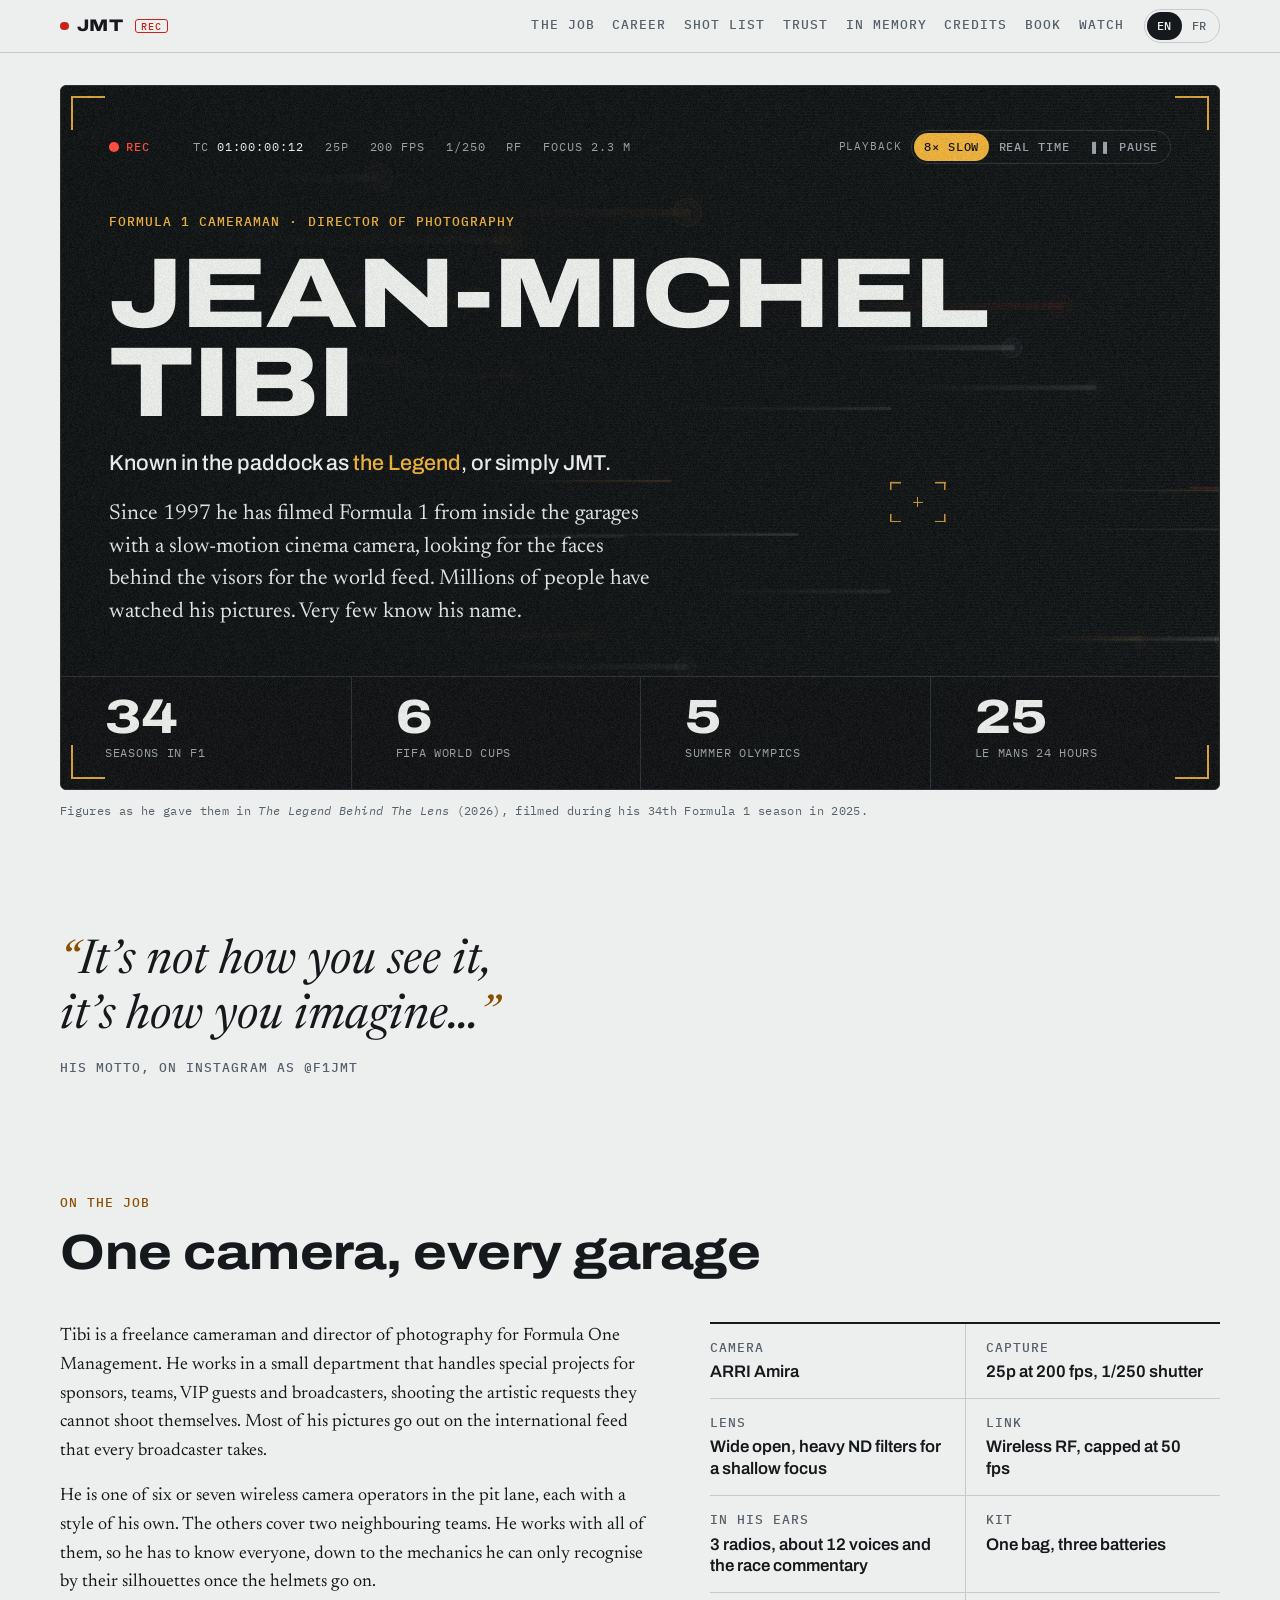
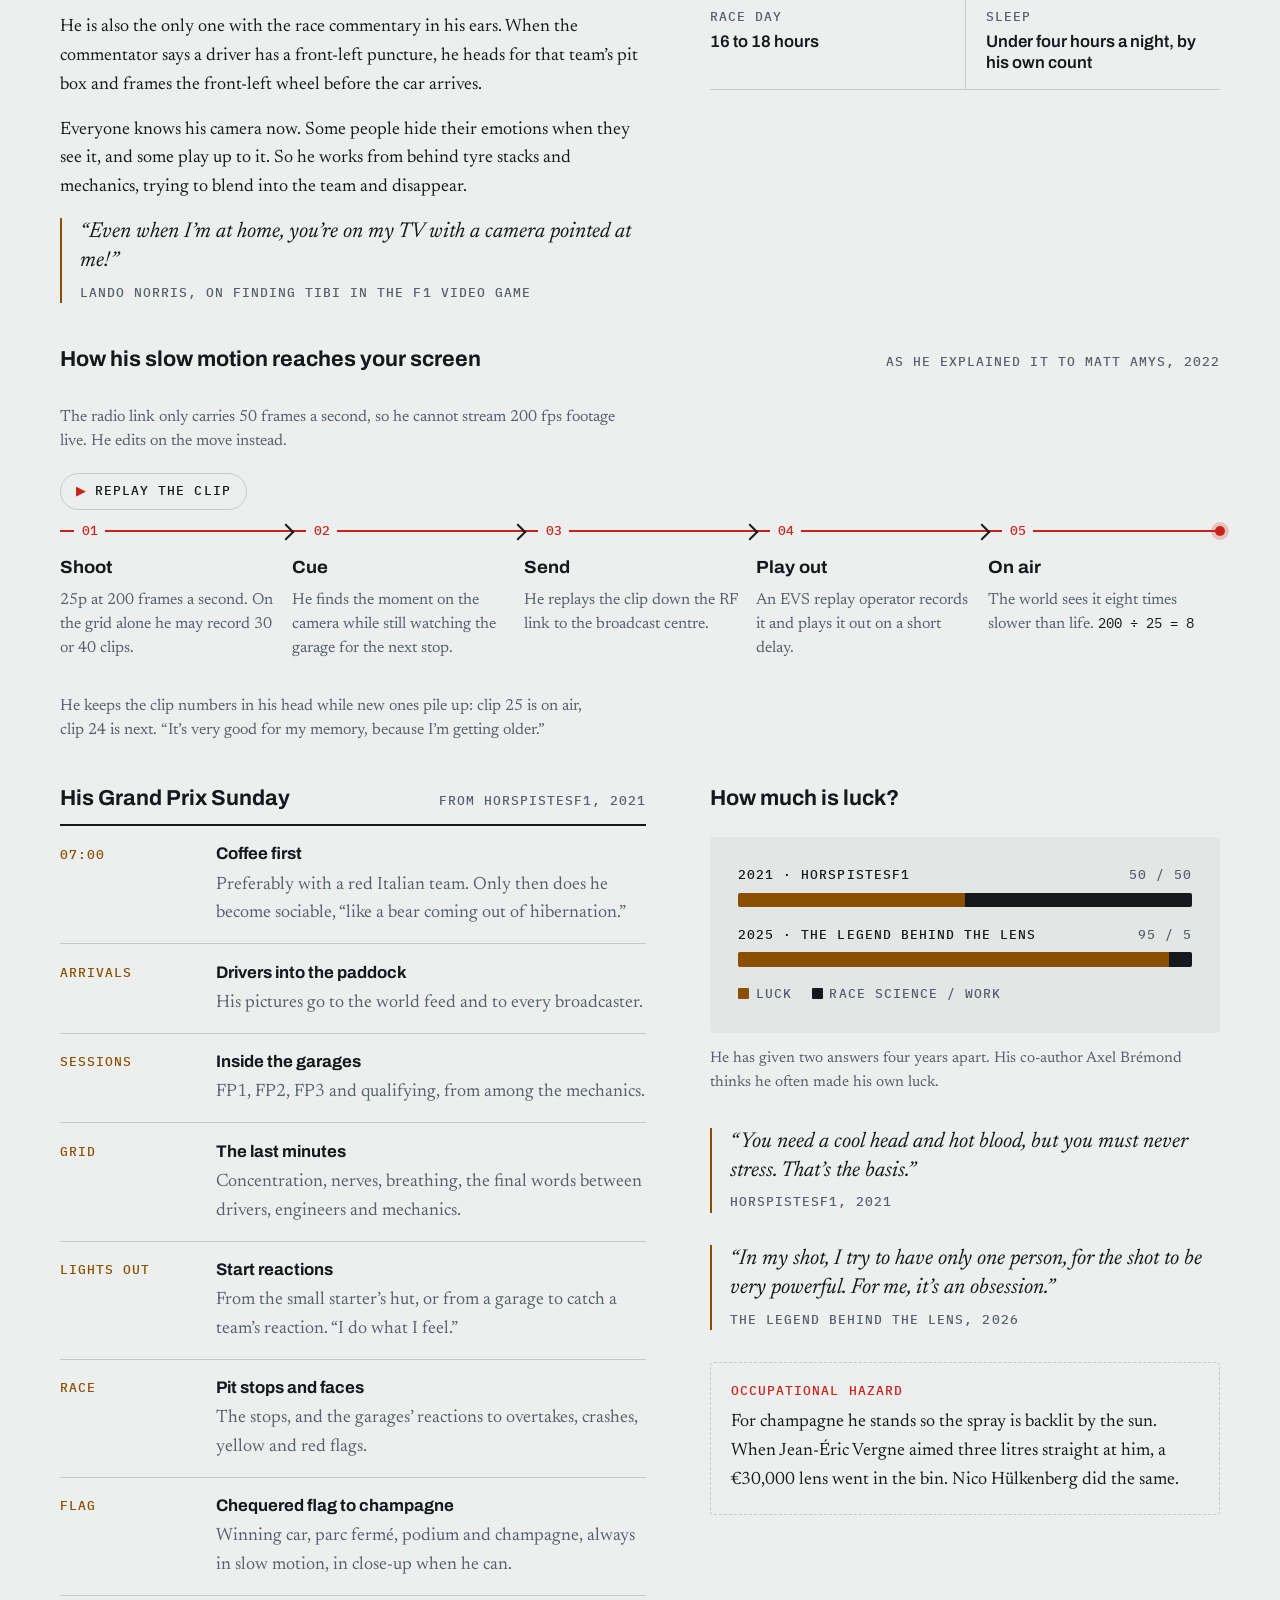
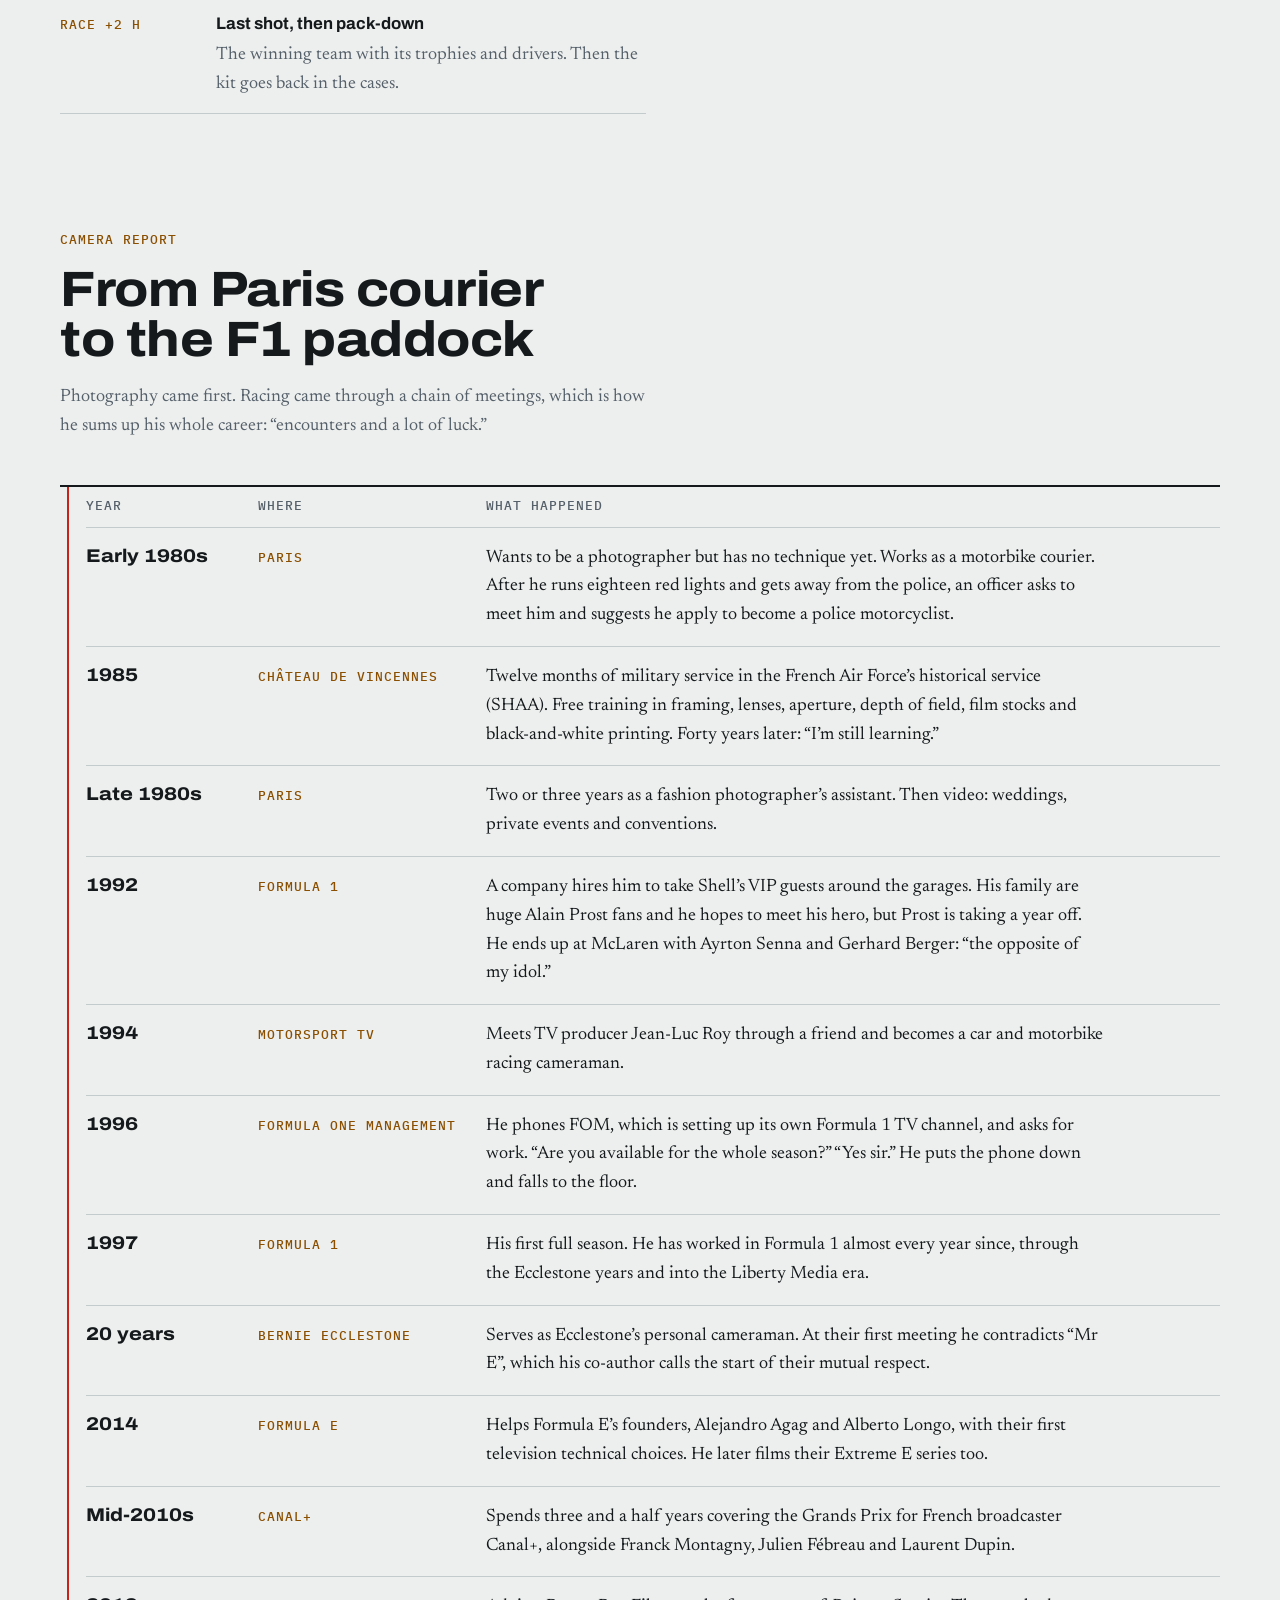
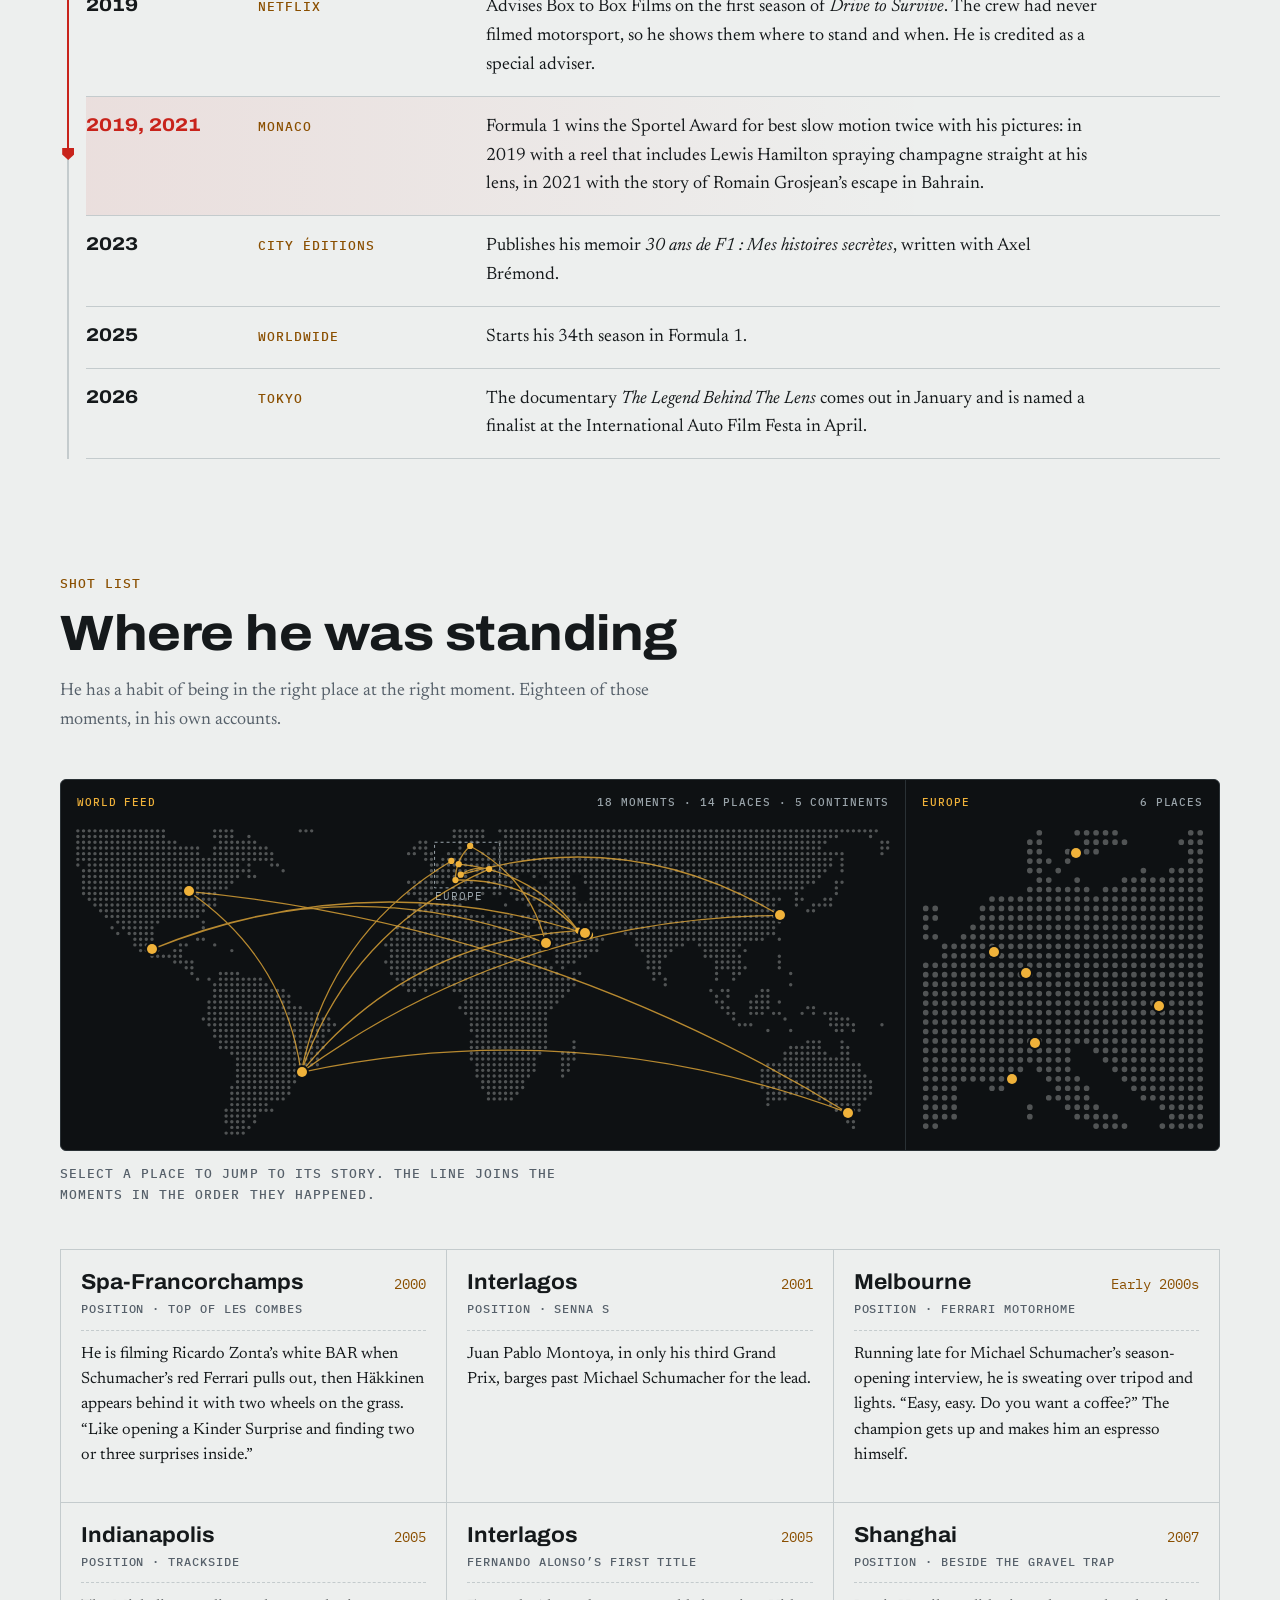
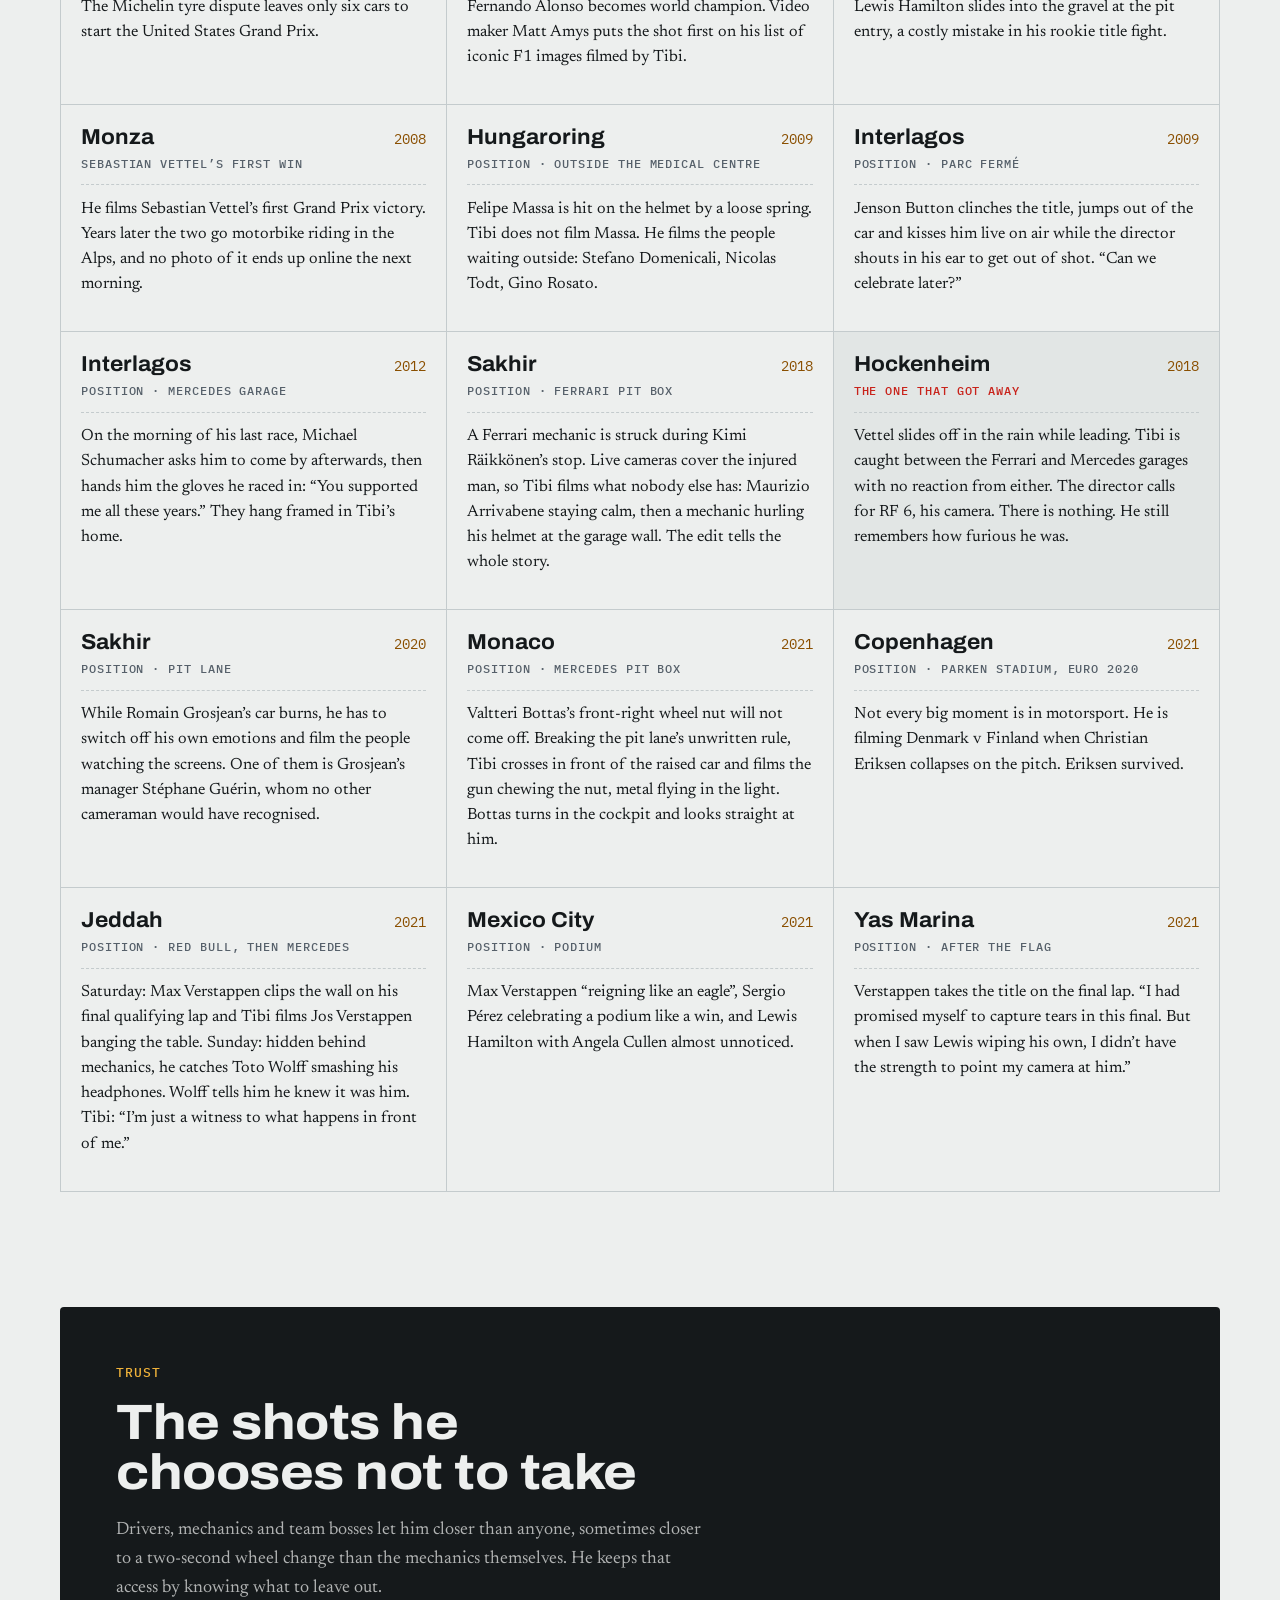
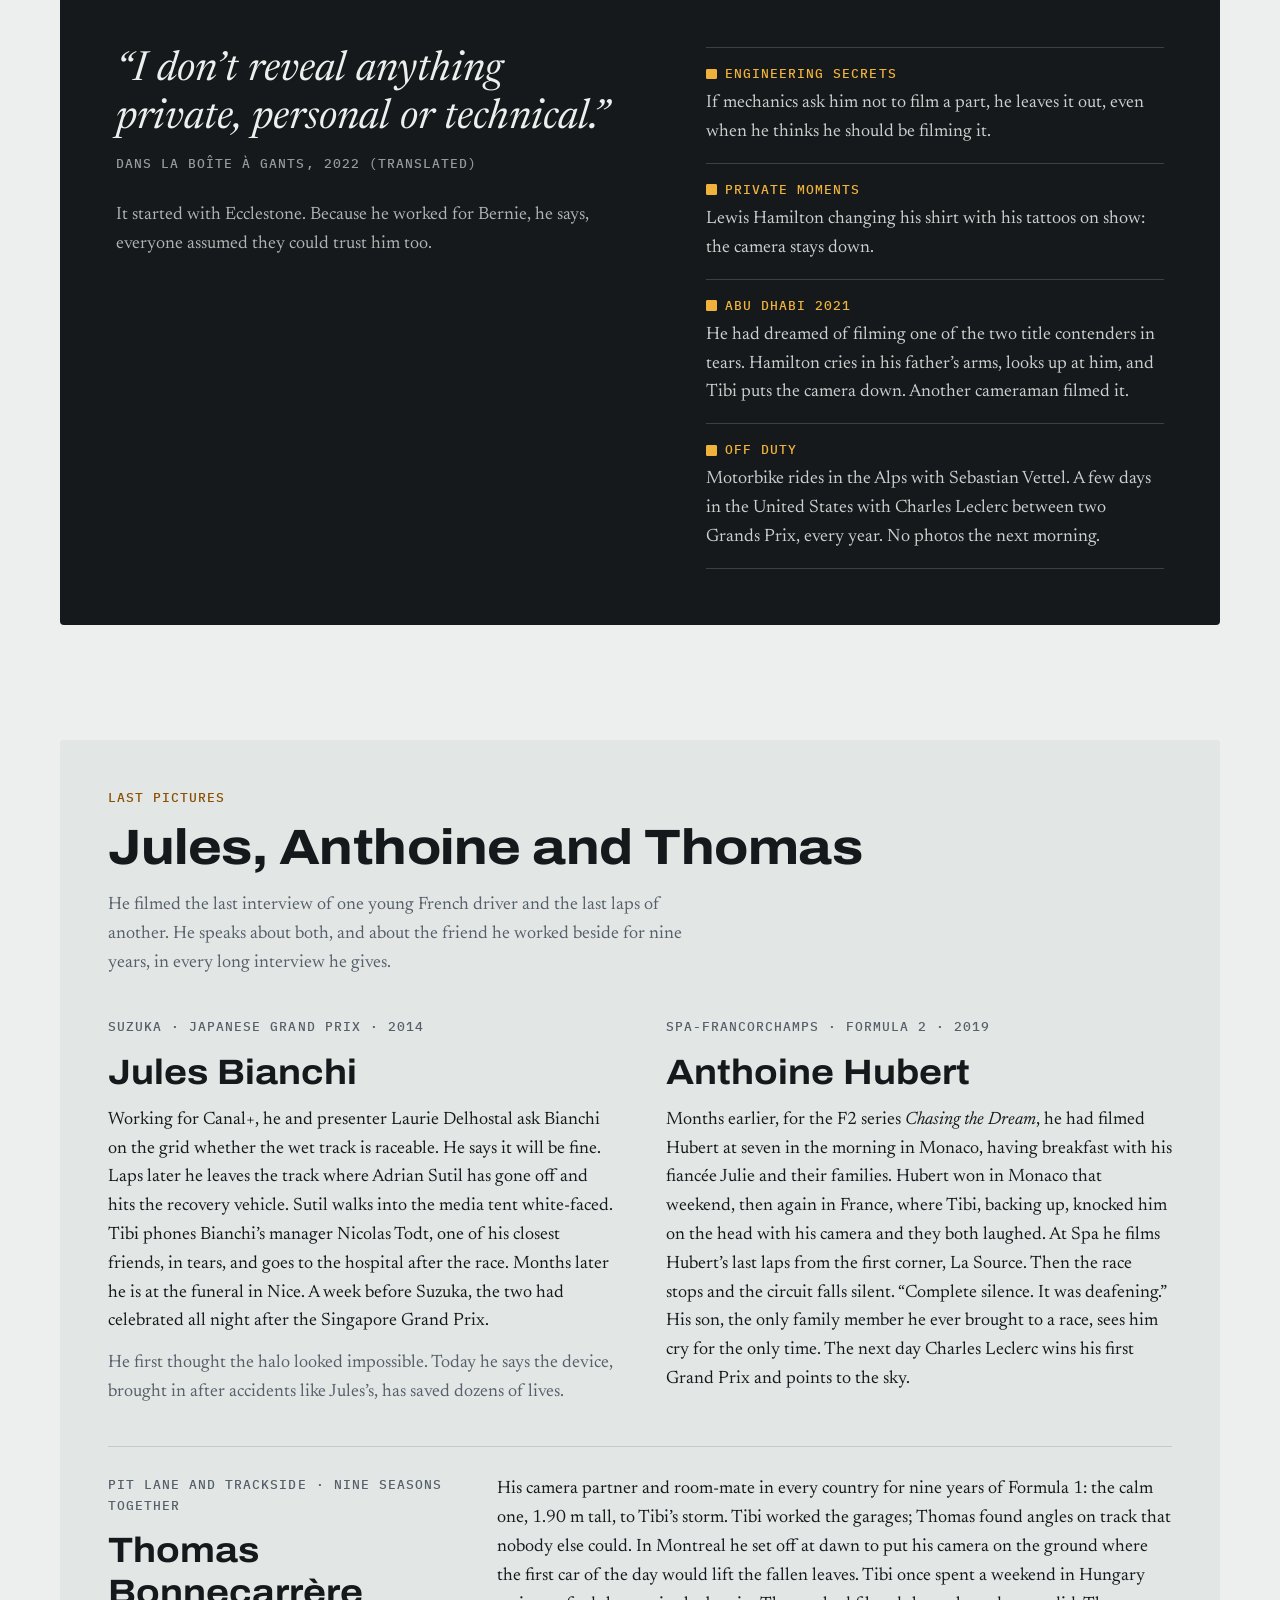
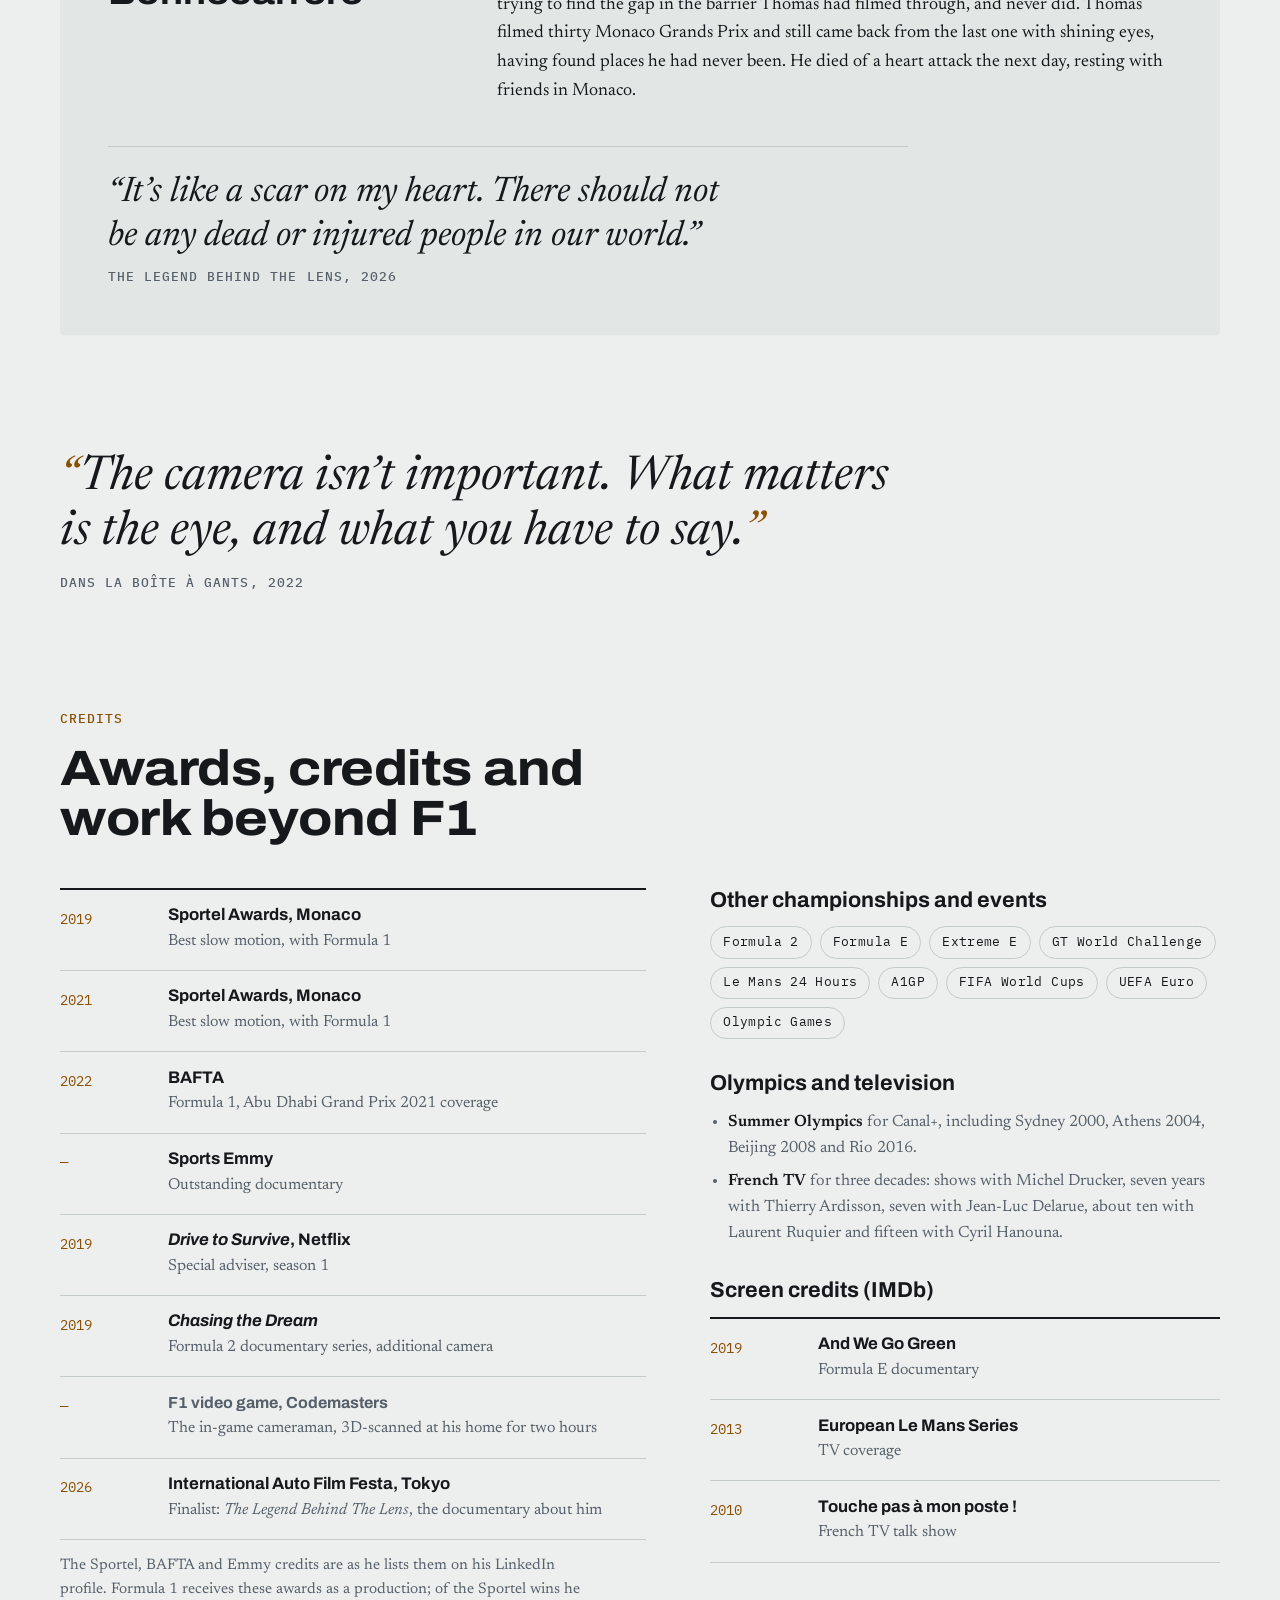
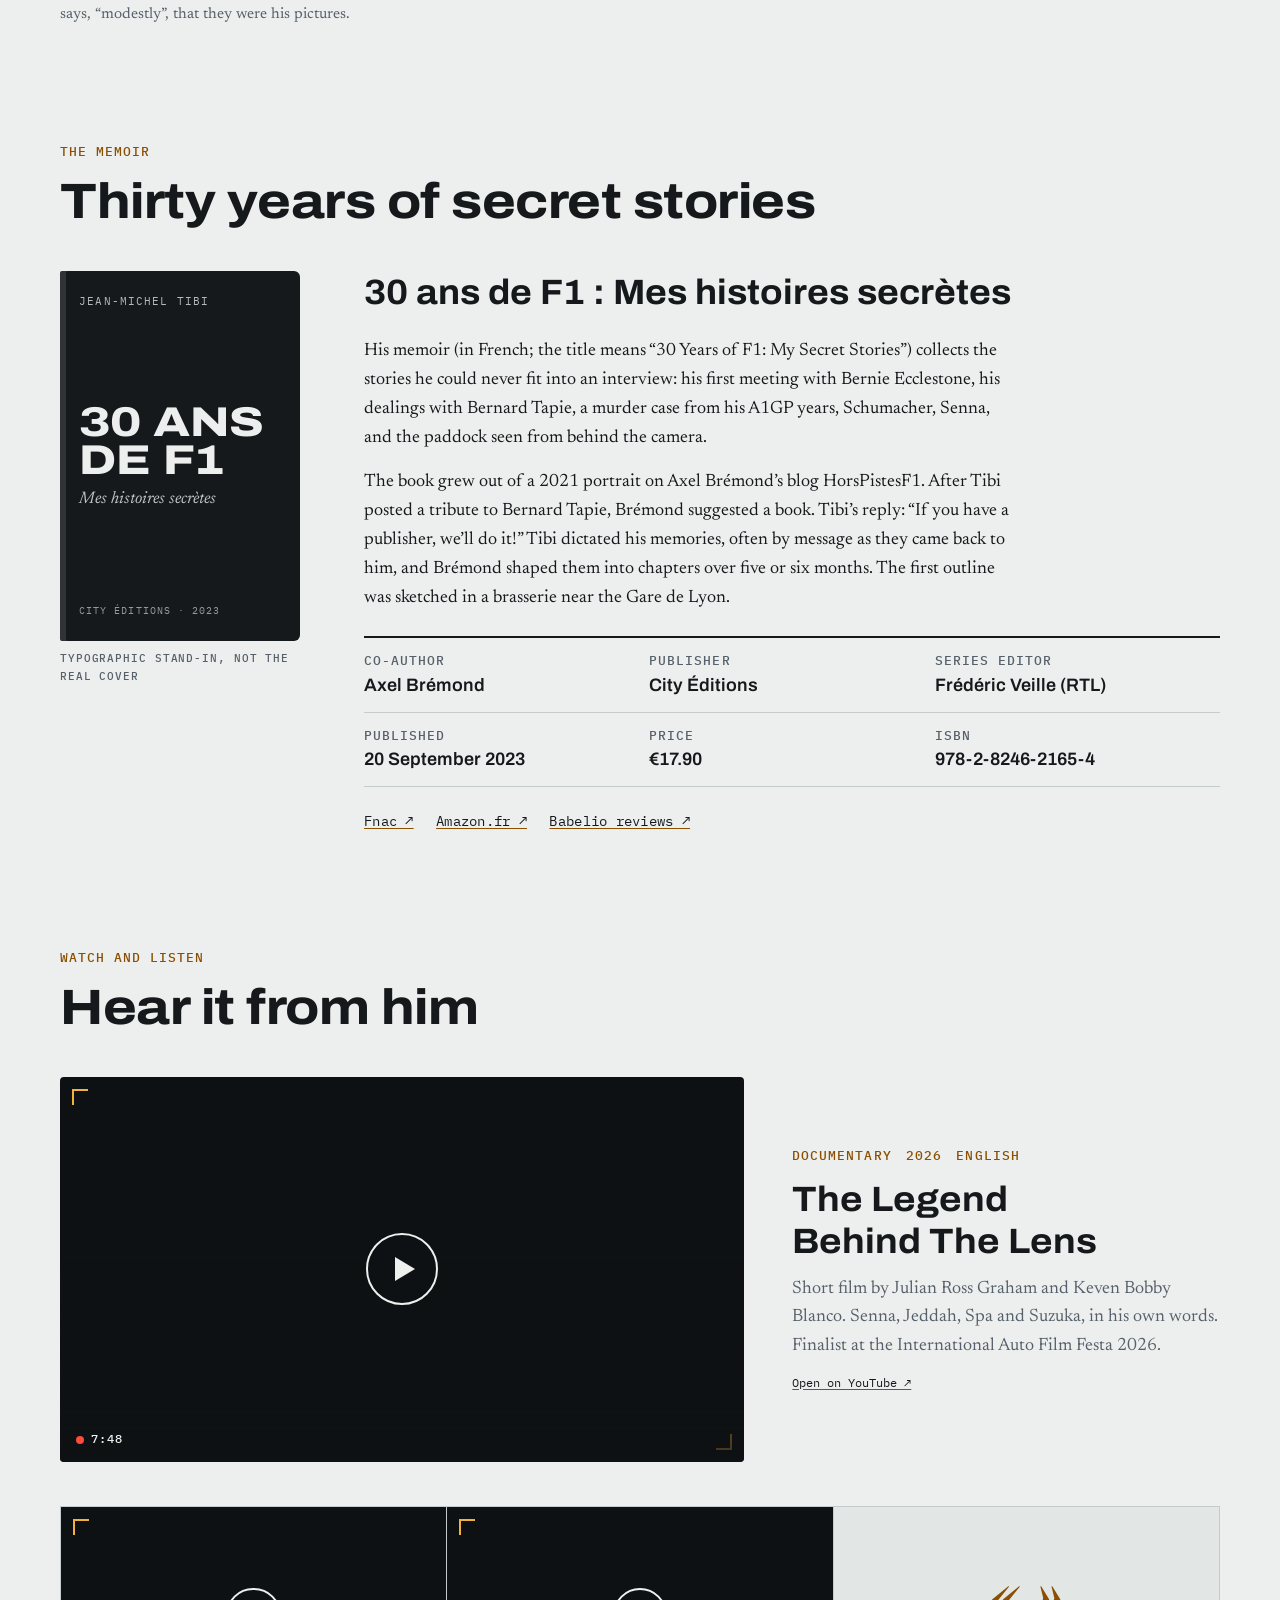
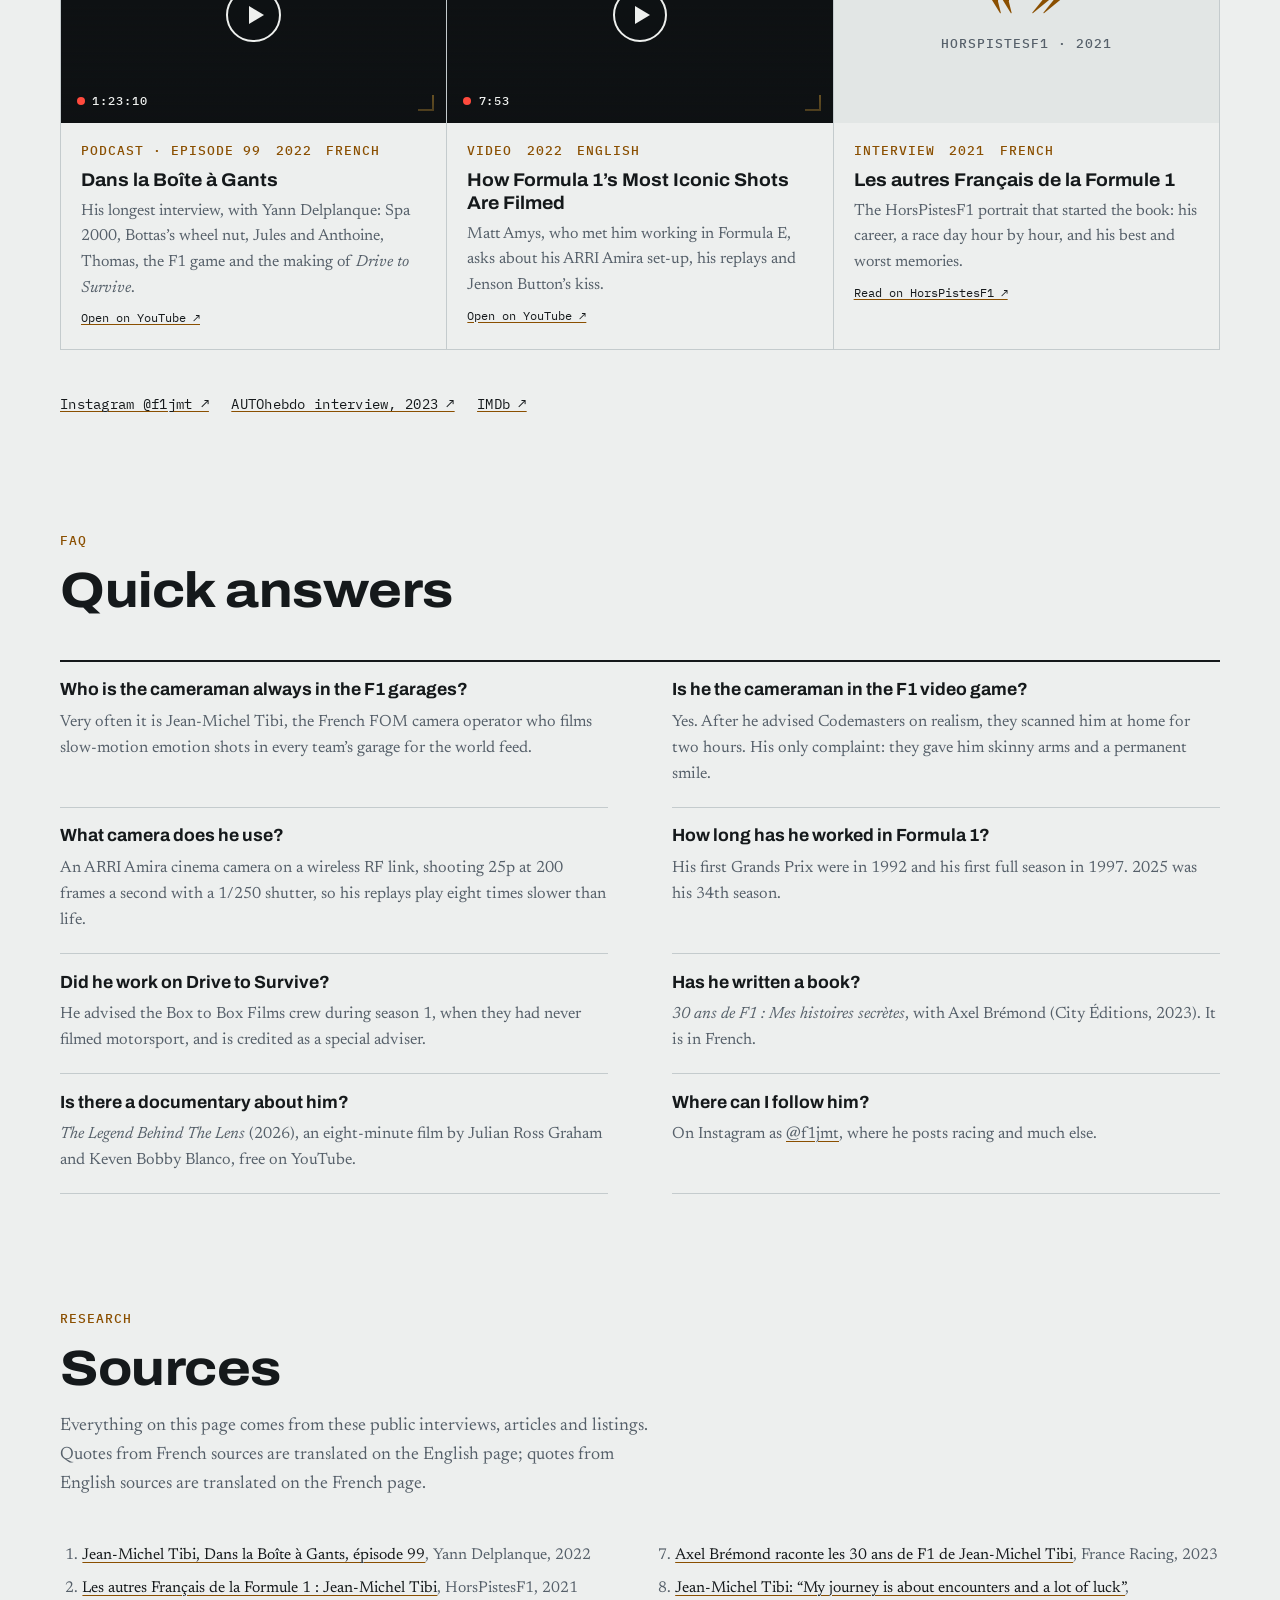
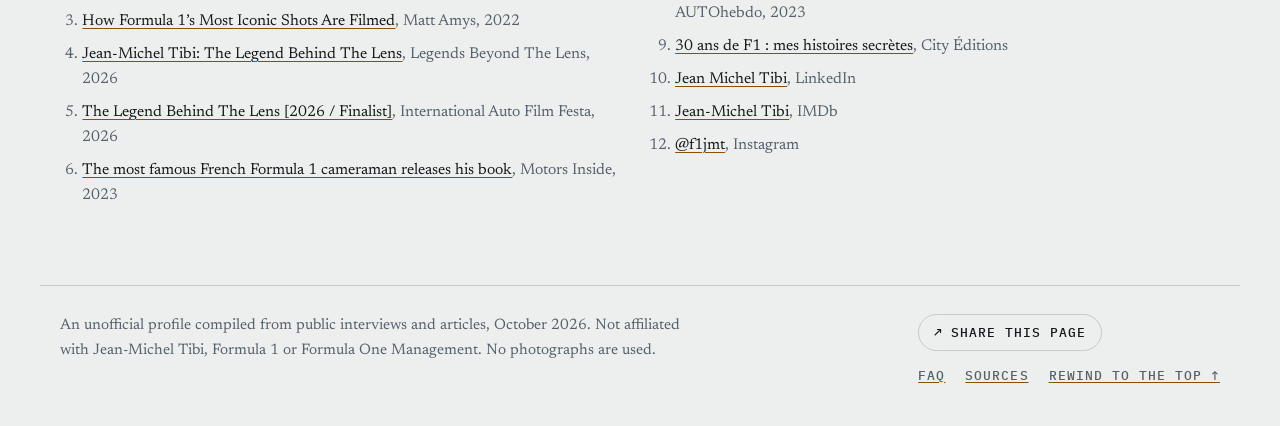
==== commit f64cc964: "Bring back the previous scroll animations Reverts 037dff5 ("Tie the scroll animations to the scroll " ====
--- a/index.html
+++ b/index.html
@@ -391,7 +391,6 @@
 
     <div class="report" role="list">
       <div class="playhead" aria-hidden="true"></div>
-      <div class="report-tc" aria-hidden="true"><span class="label" id="report-tc"></span></div>
       <div class="report-row head label" aria-hidden="true">
         <span><span class="t" lang="en">Year</span><span class="t" lang="fr">Année</span></span>
         <span class="h-where"><span class="t" lang="en">Where</span><span class="t" lang="fr">Où</span></span>
--- a/assets/style.css
+++ b/assets/style.css
@@ -372,8 +372,8 @@
 .report-row p { max-width: 62ch; }
 
 /* ---------- shot list ---------- */
-.shots { display: grid; grid-template-columns: repeat(3, minmax(0, 1fr)); gap: 1px; border: 1px solid transparent; }
-.shot { position: relative; background: var(--paper); box-shadow: 0 0 0 1px var(--rule); padding: 1.25rem 1.25rem 2.1rem; display: grid; gap: 0.7rem; align-content: start; min-width: 0; }
+.shots { display: grid; grid-template-columns: repeat(3, minmax(0, 1fr)); gap: 1px; background: var(--rule); border: 1px solid var(--rule); }
+.shot { position: relative; background: var(--paper); padding: 1.25rem 1.25rem 2.1rem; display: grid; gap: 0.7rem; align-content: start; min-width: 0; }
 .shot header { display: grid; gap: 0.25rem; padding-bottom: 0.7rem; border-bottom: 1px dashed var(--rule); }
 .shot .place { display: flex; justify-content: space-between; gap: 0.75rem; align-items: baseline; }
 .shot .place h3 { font-stretch: 105%; }
@@ -779,6 +779,9 @@
   }
   .ty.is-in { animation: type 0.7s steps(24, end) backwards; }
   @keyframes type { from { clip-path: inset(0 100% 0 0); } }
+  .slowmo .w { display: inline-block; }
+  .slowmo.is-in .w { animation: word 1.2s cubic-bezier(0.2, 0.7, 0.2, 1) backwards; animation-delay: calc(var(--i, 0) * 110ms + 80ms); }
+  @keyframes word { from { opacity: 0.06; filter: blur(9px); transform: translateY(0.2em); } }
   .odds.is-in .bar span { animation: fill 1.3s cubic-bezier(0.2, 0.8, 0.2, 1) backwards; }
   .odds.is-in .bar .luck { transform-origin: left; animation-delay: 0.3s; }
   .odds.is-in .bar .work { transform-origin: right; animation-delay: 0.55s; }
@@ -910,7 +913,7 @@
 .atlas-eu .atlas-map { aspect-ratio: 30 / 32; margin-top: 0.4rem; }
 .atlas-map canvas, .atlas-map svg { position: absolute; inset: 0; width: 100%; height: 100%; }
 .atlas-map svg { overflow: visible; pointer-events: none; }
-.atlas .route { fill: none; stroke: var(--frame); stroke-width: calc(1.3px / var(--map-scale, 8)); opacity: 0.75; stroke-linecap: round; }
+.atlas .route { fill: none; stroke: var(--frame); stroke-width: 1.3; vector-effect: non-scaling-stroke; opacity: 0.75; stroke-linecap: round; }
 .atlas .spot { fill: var(--frame); }
 .atlas .eu-box { fill: none; stroke: var(--screen-muted); stroke-width: 1; stroke-dasharray: 3 3; vector-effect: non-scaling-stroke; }
 .atlas .eu-label { fill: var(--screen-muted); font-family: var(--mono); font-size: 1.9px; letter-spacing: 0.2px; text-transform: uppercase; }
@@ -1094,165 +1097,3 @@
   .shot.is-flash { transition: background-color 0.4s; }
   .shot.is-flash::before { transform: none; }
 }
-
-/* =====================================================================
-   v5: scroll motion
-   Browsers with scroll timelines tie every reveal to the scroll position:
-   it plays forward as you scroll down, rewinds as you scroll up, and can
-   never lag behind a fast scroll. Other browsers get the timed reveals
-   above, with content that is still below the fold at load waiting in its
-   start pose so nothing flickers on arrival.
-   Fill is backwards only (the hero's dolly-out aside, which ends off
-   screen): once an effect has played, the element is left with its own
-   style, with no leftover transforms, filters or clips.
-   ===================================================================== */
-
-/* nothing in motion may widen the page */
-main { overflow-x: clip; }
-
-/* reading progress: chapter marks on the bar under the header */
-.progress i { position: absolute; top: -3px; width: 1px; height: 8px; background: var(--muted); opacity: 0.45; transition: background-color 0.3s, opacity 0.3s, height 0.3s, top 0.3s; }
-.progress i.is-current { background: var(--tally); opacity: 1; top: -4px; height: 10px; }
-
-/* career: the year under the playhead, pinned while you scroll the timeline */
-.report-tc { position: sticky; top: calc(env(safe-area-inset-top, 0px) + 4rem); height: 0; z-index: 2; pointer-events: none; }
-.report-tc .label {
-  position: absolute;
-  right: 0;
-  top: 0;
-  display: inline-flex;
-  align-items: center;
-  gap: 0.5rem;
-  max-width: 100%;
-  padding: 0.38rem 0.75rem;
-  border-radius: 999px;
-  background: var(--ink);
-  color: var(--paper);
-  font-variant-numeric: tabular-nums;
-  white-space: nowrap;
-  opacity: 0;
-  transition: opacity 0.25s;
-}
-.report-tc .label::before { content: ""; flex: none; width: 0.5rem; height: 0.5rem; border-radius: 50%; background: var(--tally); }
-.report-tc.is-on .label { opacity: 1; }
-
-/* shot list: the card on air (the director cuts across the row crossing mid-screen) */
-.shot.is-air::before { opacity: 1; --c: var(--tally); }
-.shot.is-air::after { opacity: 1; }
-
-@media (max-width: 760px) {
-  .report-tc { display: none; }
-}
-
-@media (prefers-reduced-motion: no-preference) {
-  /* quotes light up word by word as you scroll through them (all browsers) */
-  .sd-read .w { opacity: clamp(0.2, calc(var(--p, 1) * (var(--n, 1) + 3) - var(--i, 0) - 1), 1); transition: opacity 0.18s linear; }
-  .shot.is-air::before { transform: none; }
-
-  /* timed fallback: below-the-fold content waits in its start pose */
-  .rv.rv-wait { opacity: 0; transform: translate3d(0, 22px, 0); }
-  .rf.rv-wait { opacity: 0.2; filter: blur(12px); }
-  .ty.rv-wait { clip-path: inset(0 100% 0 0); }
-  .cover.rv-wait { opacity: 0; }
-
-  @supports (animation-timeline: view()) {
-    /* generic: rise into place, cascading across a row */
-    .sd-rise {
-      animation: sd-rise linear backwards;
-      animation-timeline: view();
-      animation-range: entry calc(4% + var(--col, 0) * 9%) entry calc(82% + var(--col, 0) * 9%);
-    }
-    @keyframes sd-rise { from { opacity: 0; translate: 0 2.6rem; } }
-
-    /* headings: a focus pull, hunting slightly before it settles (the lens breathes in, never past the column) */
-    .sd-rack {
-      transform-origin: 0 60%;
-      animation: sd-rack linear backwards;
-      animation-timeline: view();
-      animation-range: entry 10% cover 34%;
-    }
-    @keyframes sd-rack {
-      0% { opacity: 0.08; filter: blur(14px); scale: 0.96; }
-      68% { opacity: 1; filter: blur(0); scale: 1; }
-      80% { filter: blur(1.6px); }
-    }
-
-    /* section labels type on, one character per step */
-    .sd-type {
-      animation: sd-type steps(26, end) backwards;
-      animation-timeline: view();
-      animation-range: entry 30% cover 28%;
-    }
-    @keyframes sd-type { from { clip-path: inset(0 100% 0 0); } to { clip-path: inset(0 0 0 0); } }
-
-    /* story cards tilt up into place, left to right */
-    .shots { perspective: 1400px; }
-    .sd-card {
-      transform-origin: 50% 100%;
-      animation: sd-card linear backwards;
-      animation-timeline: view();
-      animation-range: entry calc(var(--col, 0) * 11%) entry calc(74% + var(--col, 0) * 11%);
-    }
-    @keyframes sd-card { from { opacity: 0; translate: 0 3.2rem; rotate: x 16deg; } }
-
-    /* career rows unspool like tape */
-    .sd-row {
-      animation: sd-row linear backwards;
-      animation-timeline: view();
-      animation-range: entry 0% entry 85%;
-    }
-    @keyframes sd-row {
-      from { opacity: 0; translate: -1.6rem 0; clip-path: inset(0 100% 0 0); }
-      65% { clip-path: inset(0 0 0 0); }
-    }
-
-    /* the memoir swings in on its spine */
-    .sd-book {
-      animation: sd-book linear backwards;
-      animation-timeline: view();
-      animation-range: entry 10% cover 42%;
-    }
-    @keyframes sd-book { from { opacity: 0; rotate: y -52deg; translate: -1.2rem 0; } }
-
-    /* dark panels open from a letterbox to full width */
-    .sd-widen { --r: 4px; animation: sd-widen linear backwards; animation-timeline: view(); animation-range: entry 0% cover 34%; }
-    /* the world feed switches on like a monitor: a bright line opens to the full picture */
-    .sd-crt { animation: sd-crt linear backwards; animation-timeline: view(); animation-range: entry 5% entry 95%; }
-    @keyframes sd-crt {
-      from { clip-path: inset(49.5% 0 round 6px); }
-      25% { clip-path: inset(47% 0 round 6px); }
-      to { clip-path: inset(0 0 round 6px); }
-    }
-    @keyframes sd-widen { from { clip-path: inset(0 4.5% round var(--r)); } to { clip-path: inset(0 0 round var(--r)); } }
-
-    /* leaving the hero: the camera dollies out */
-    .sd-hero { animation: sd-hero linear both; animation-timeline: view(); animation-range: exit 0% exit 100%; }
-    @keyframes sd-hero { to { scale: 0.9; opacity: 0.2; border-radius: 30px; } }
-
-    /* luck bars fill as they reach the middle of the screen */
-    .sd .odds { view-timeline: --odds block; }
-    .sd .odds .bar span { animation: sd-fill linear backwards; animation-timeline: --odds; }
-    .sd .odds .bar .luck { transform-origin: left; animation-range: entry 45% cover 48%; }
-    .sd .odds .bar .work { transform-origin: right; animation-range: entry 70% cover 54%; }
-    @keyframes sd-fill { from { scale: 0 1; } }
-
-    /* refusals: the stop square fills as each line arrives */
-    .sd .refusals li .label::before { animation: sd-stop linear backwards; animation-timeline: view(); animation-range: entry 0% entry 100%; }
-    @keyframes sd-stop { from { background: transparent; scale: 1.8; } }
-
-    /* shot map: the route draws as you scroll, each pin lands when the line reaches it */
-    .sd .atlas { view-timeline: --atlas block; }
-    .sd .atlas .route { animation: sd-draw linear backwards; animation-timeline: --atlas; animation-range: cover 22% cover 58%; }
-    @keyframes sd-draw { from { stroke-dasharray: 1; stroke-dashoffset: 1; } to { stroke-dasharray: 1; stroke-dashoffset: 0; } }
-    .sd .atlas .pin {
-      animation: sd-pin linear backwards;
-      animation-timeline: --atlas;
-      animation-range: cover calc(20.5% + var(--at, 0) * 36%) cover calc(24.5% + var(--at, 0) * 36%);
-    }
-    @keyframes sd-pin { 0% { opacity: 0; scale: 0; } 70% { opacity: 1; scale: 1.35; } }
-  }
-}
-
-@media print {
-  .rv-wait { opacity: 1 !important; transform: none !important; filter: none !important; clip-path: none !important; }
-}
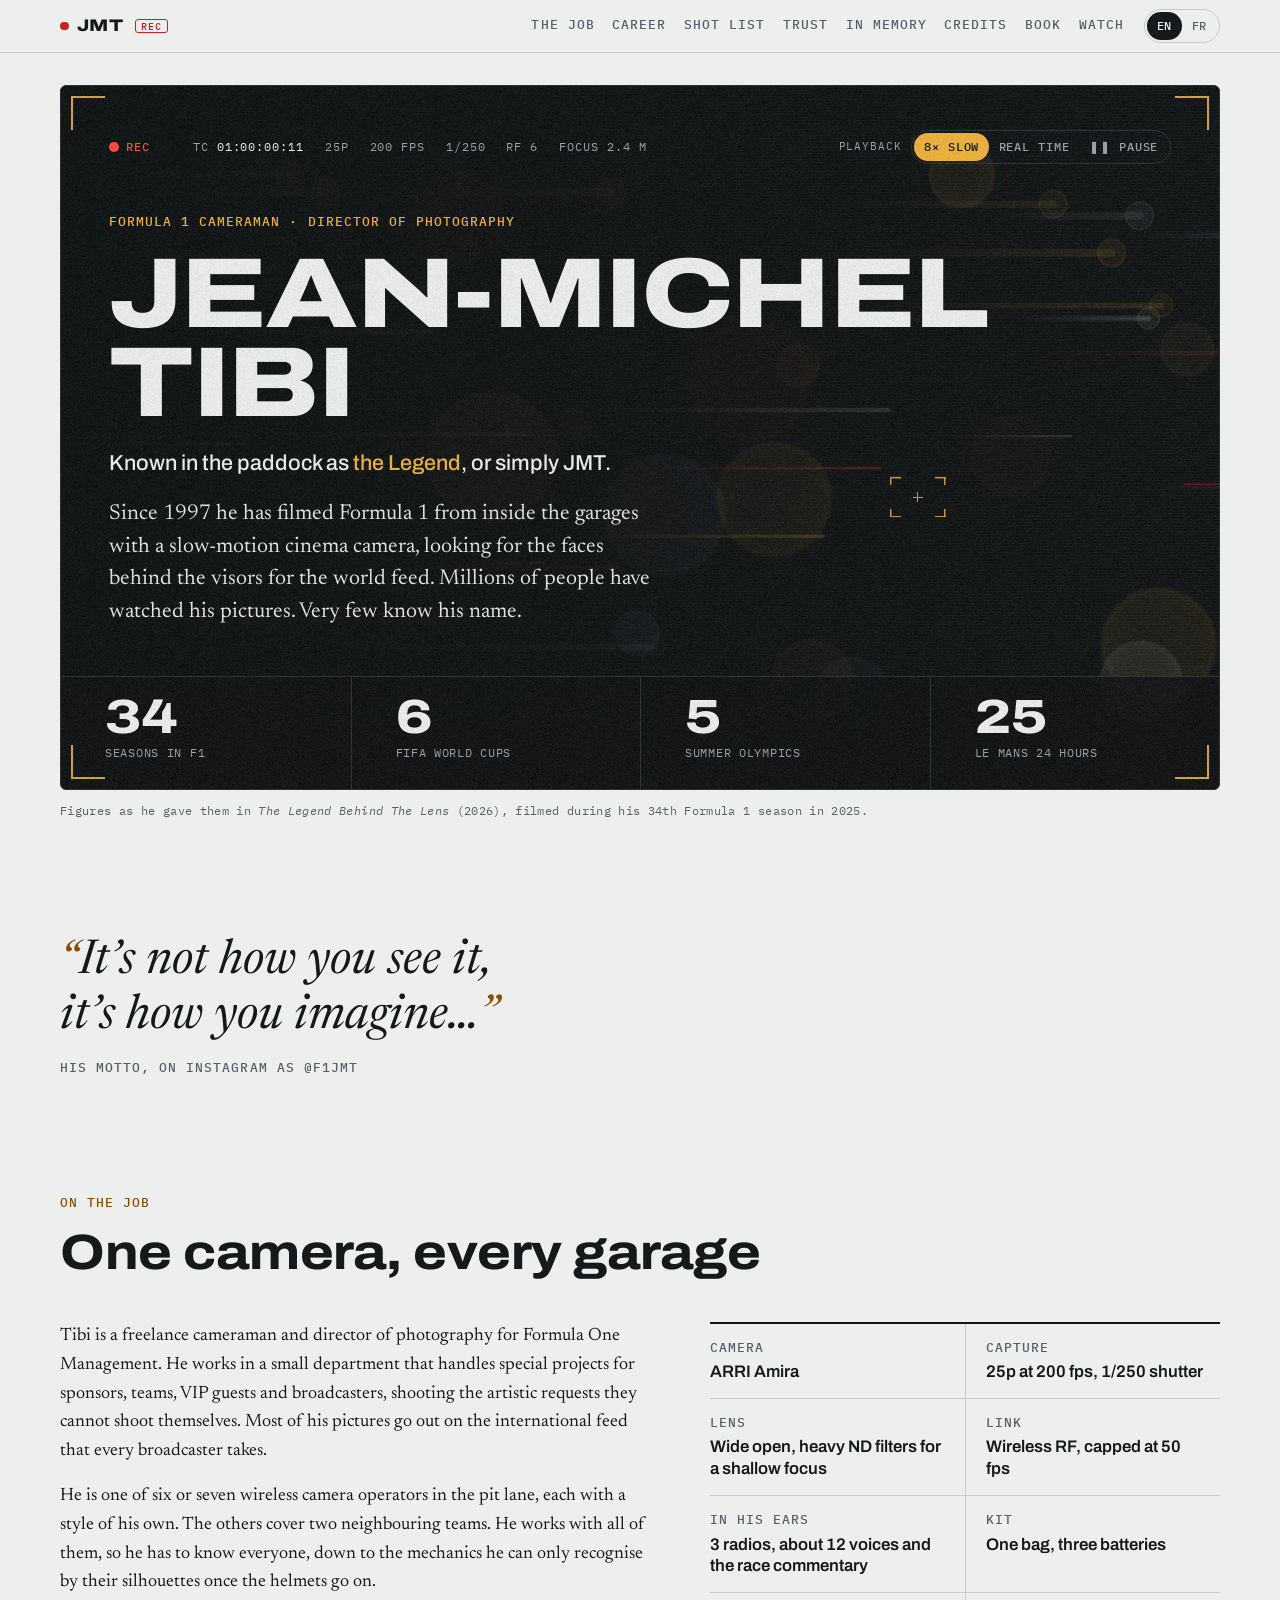
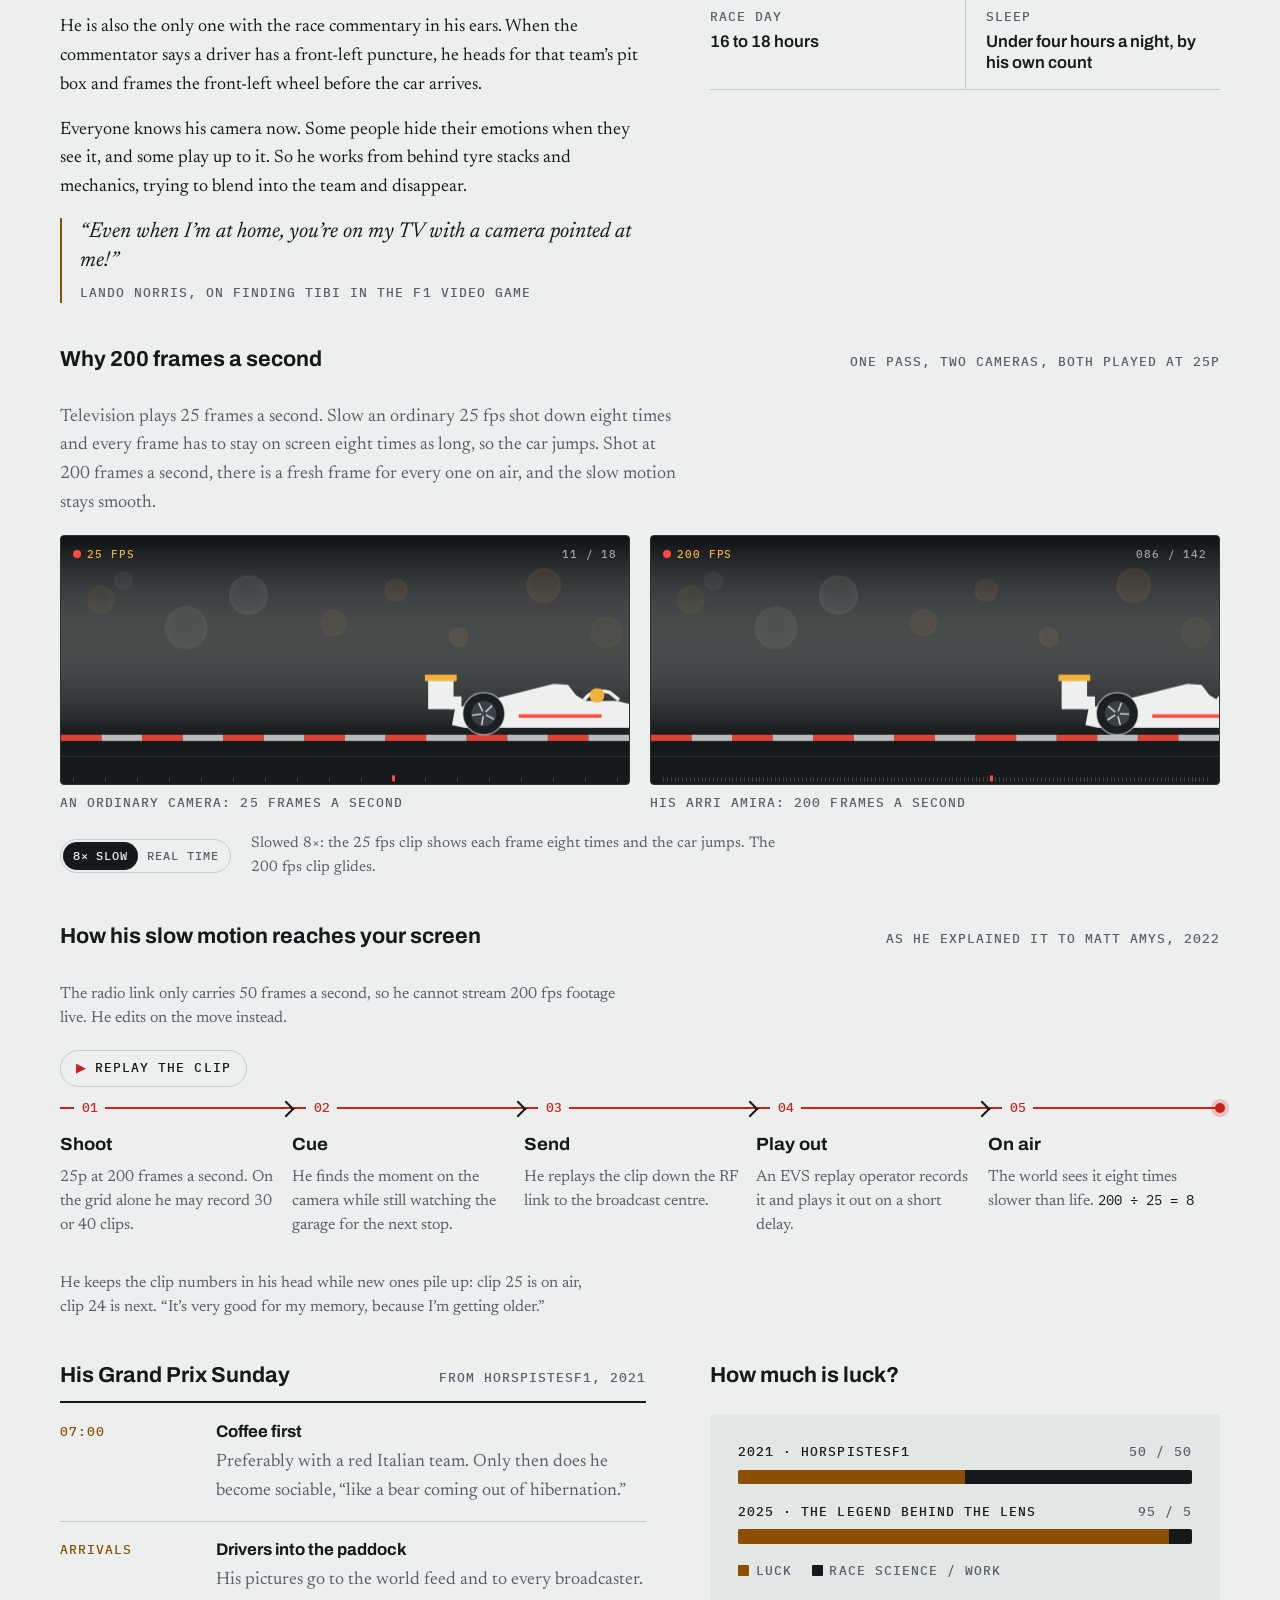
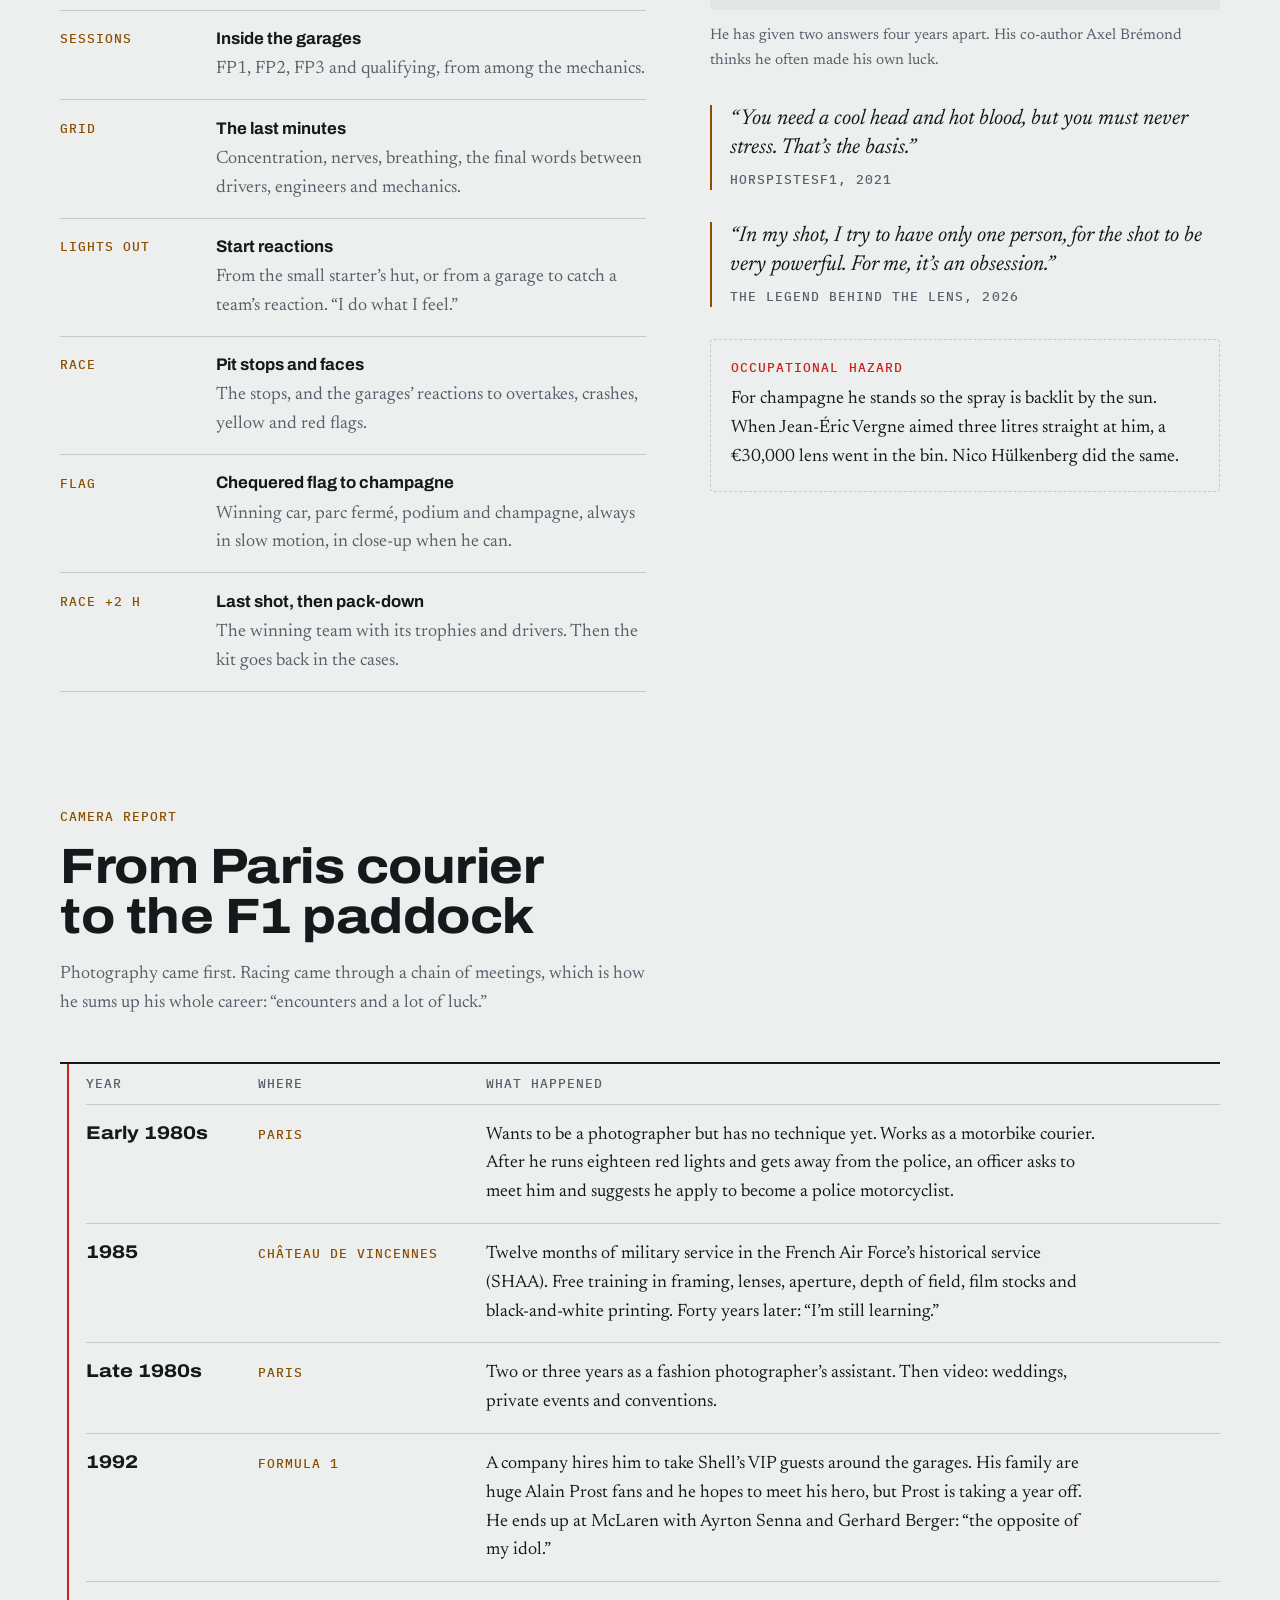
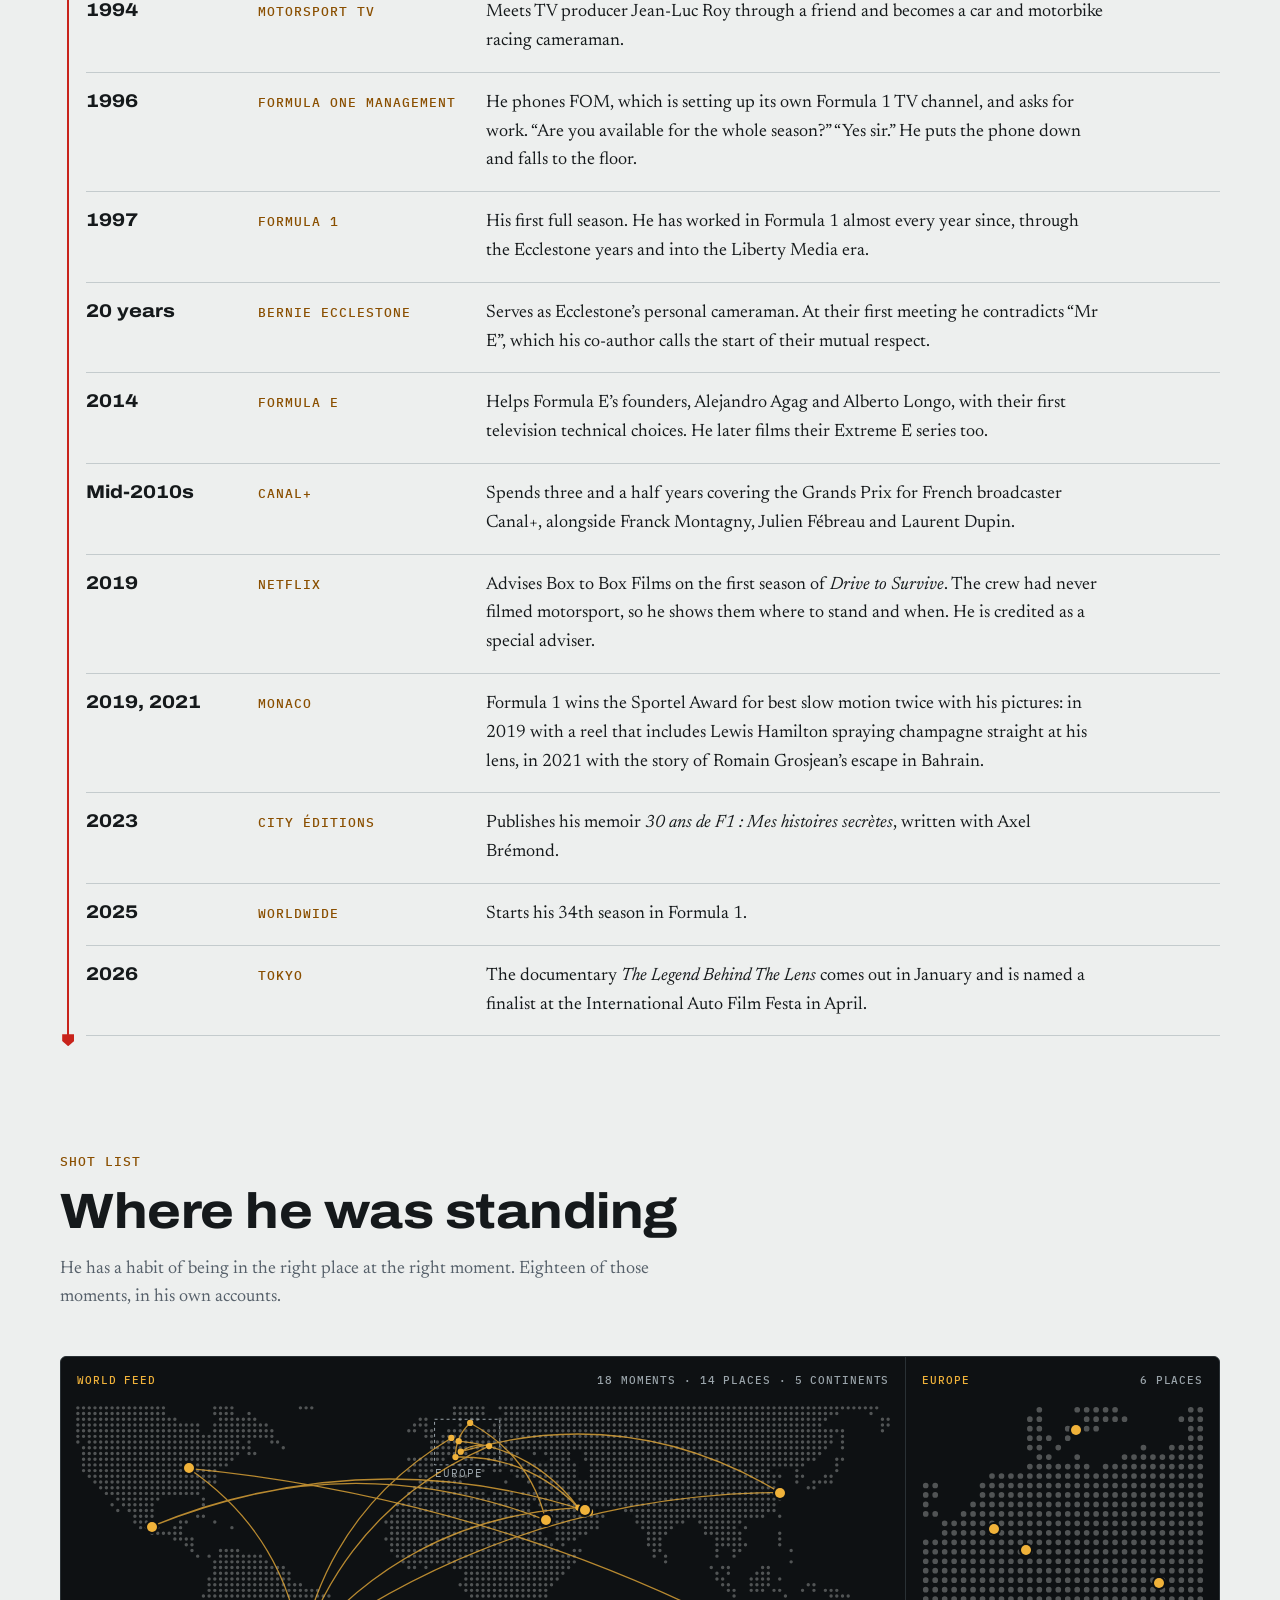
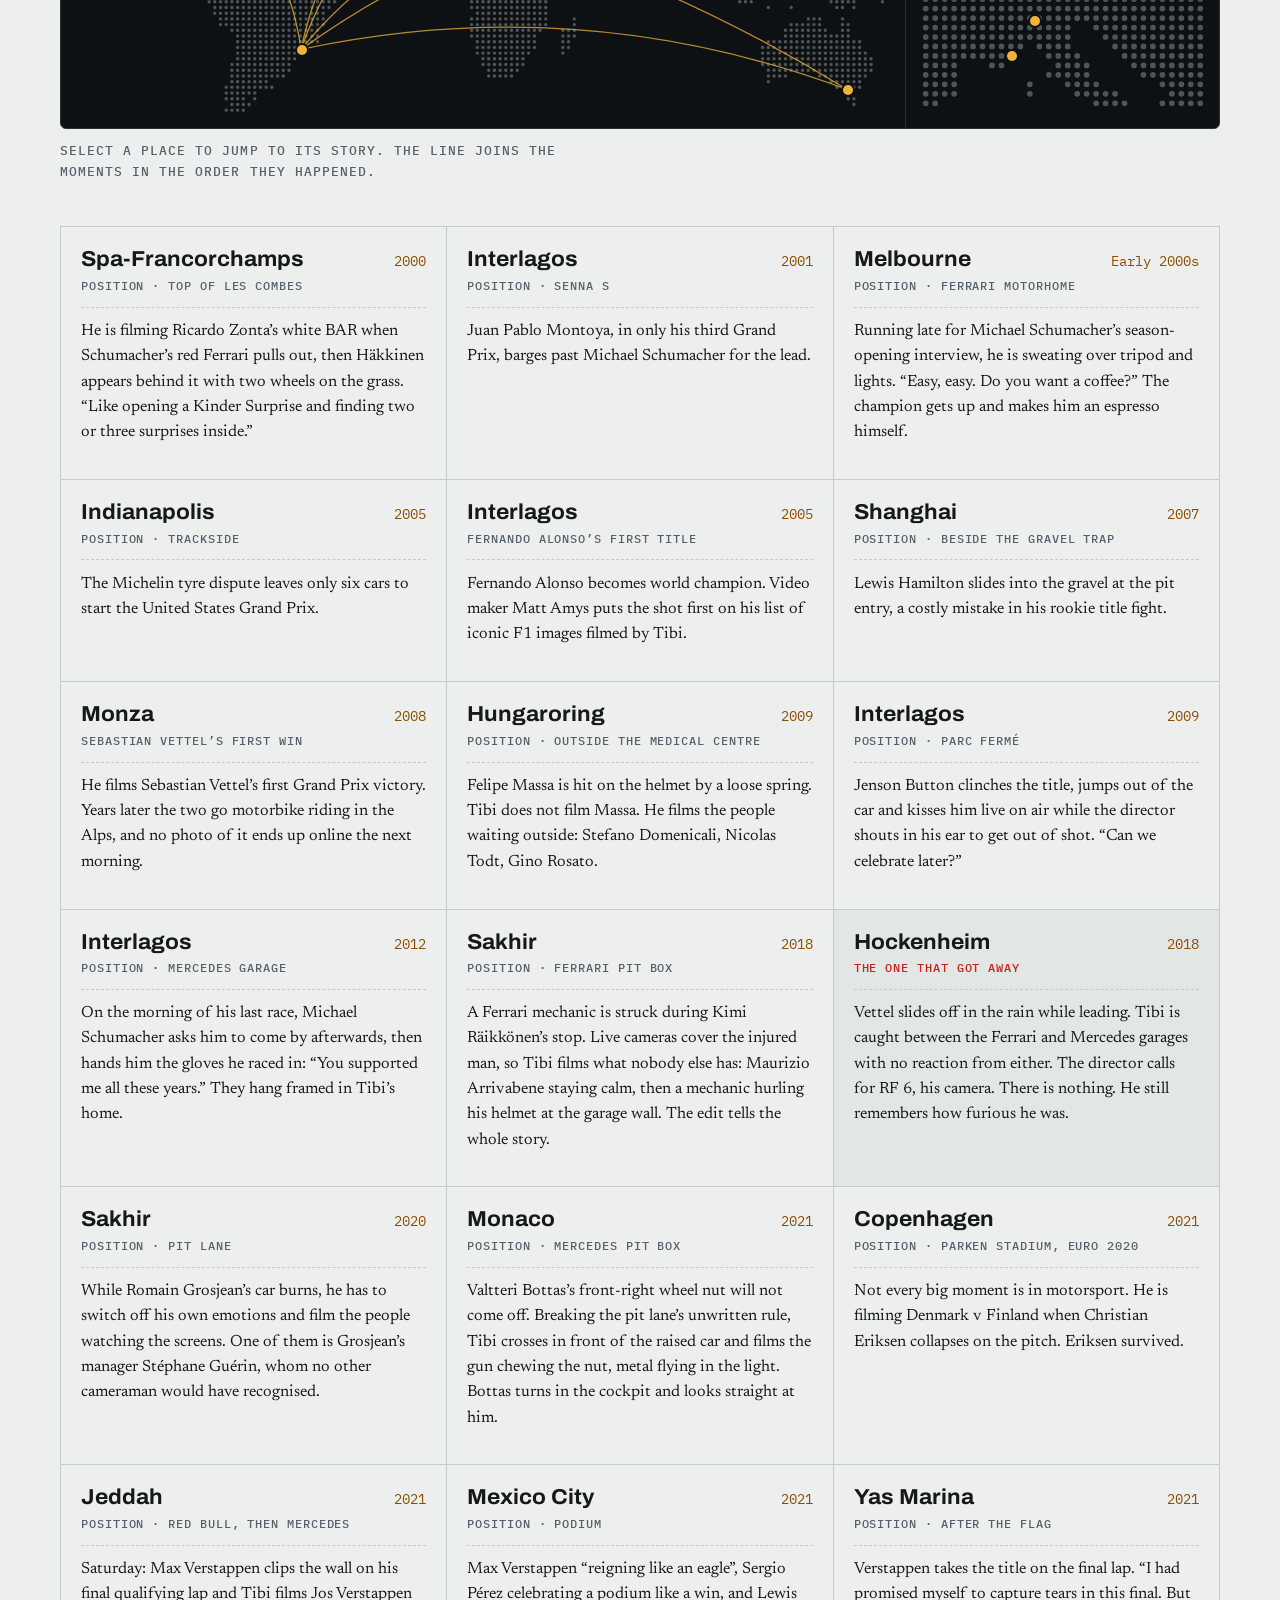
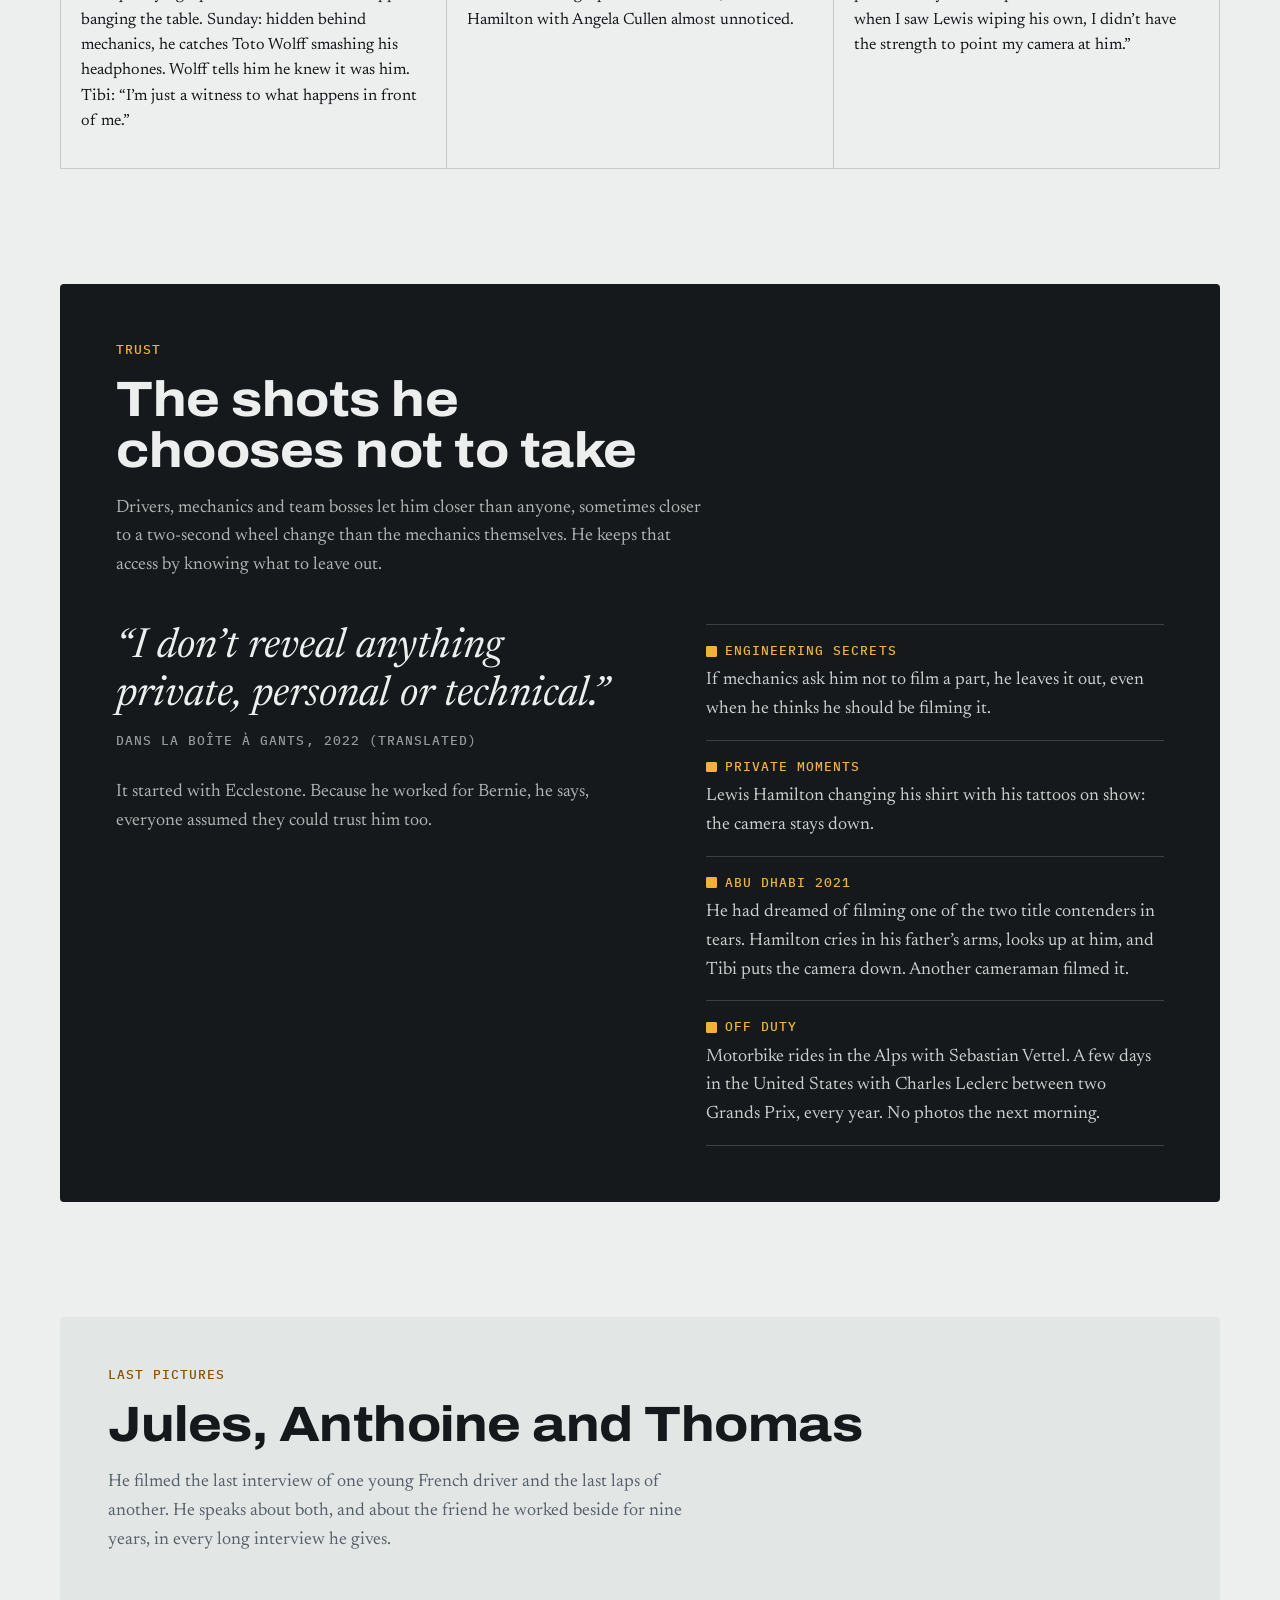
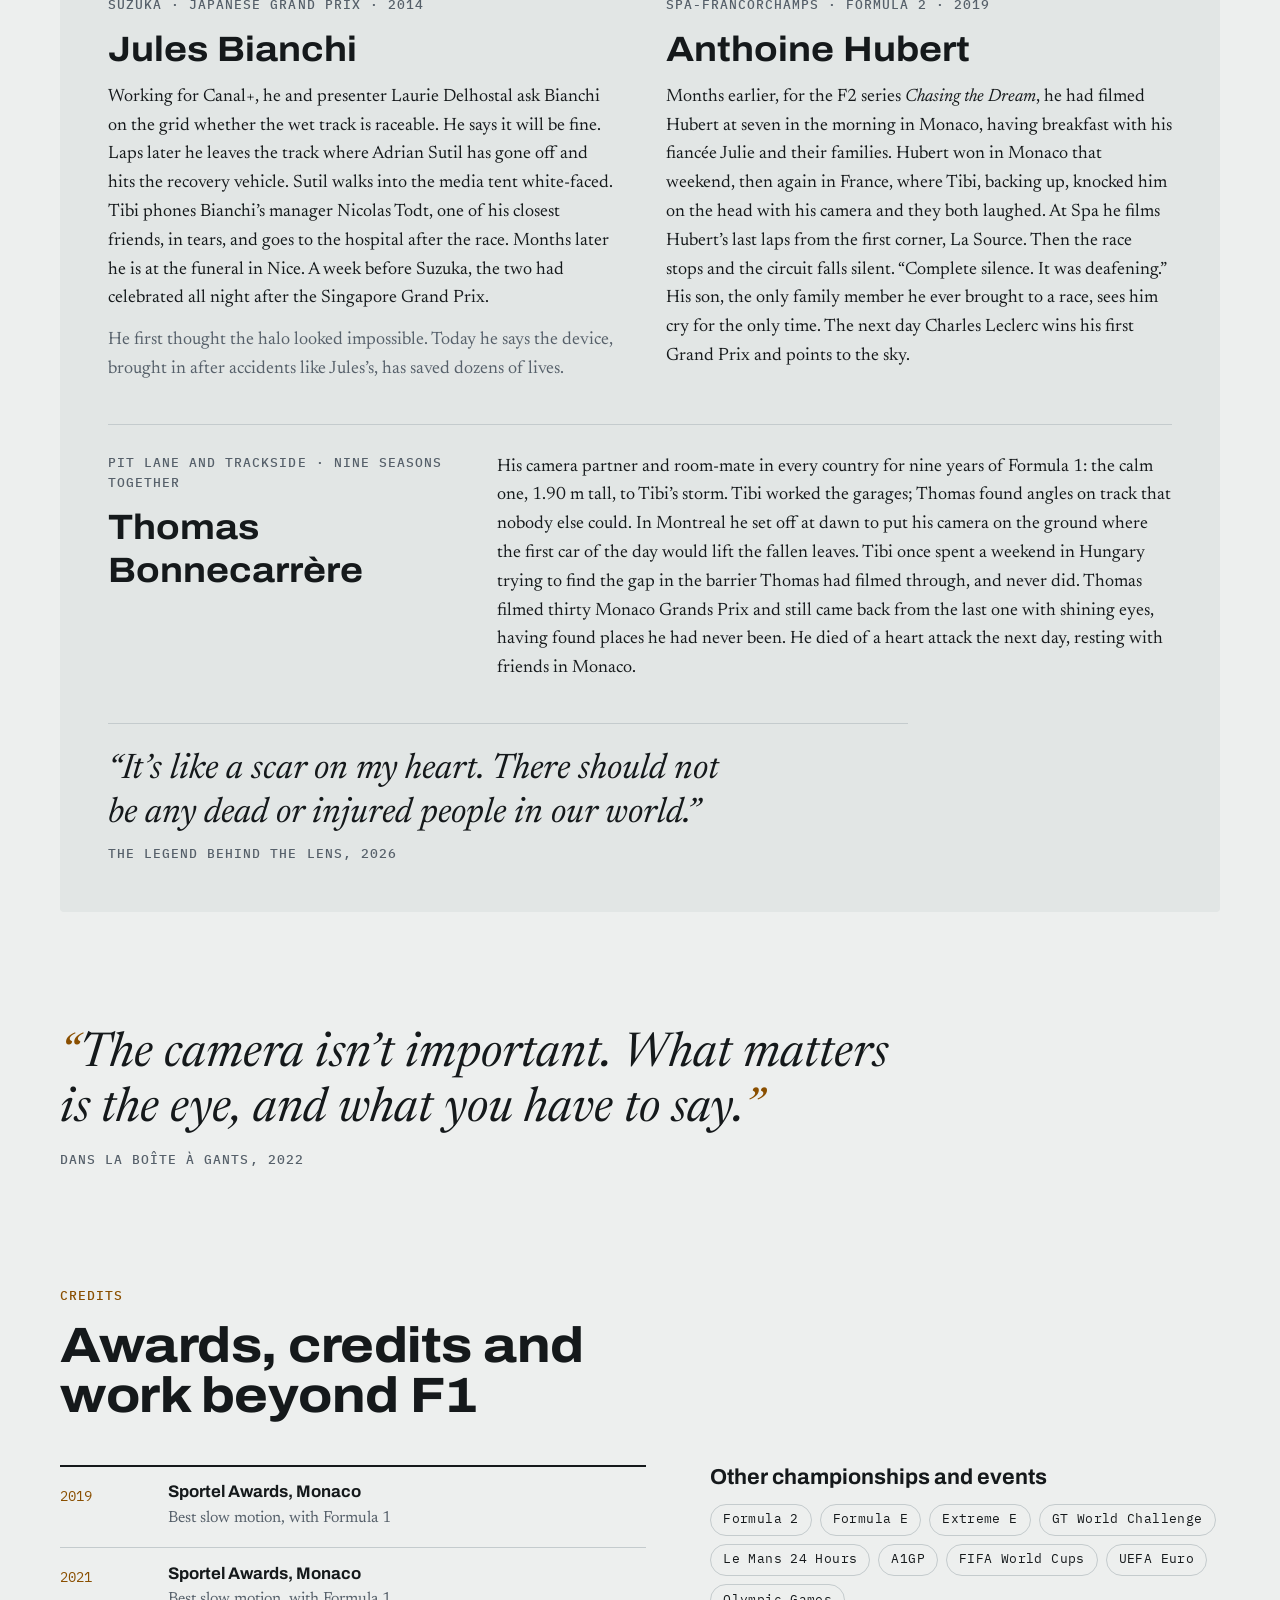
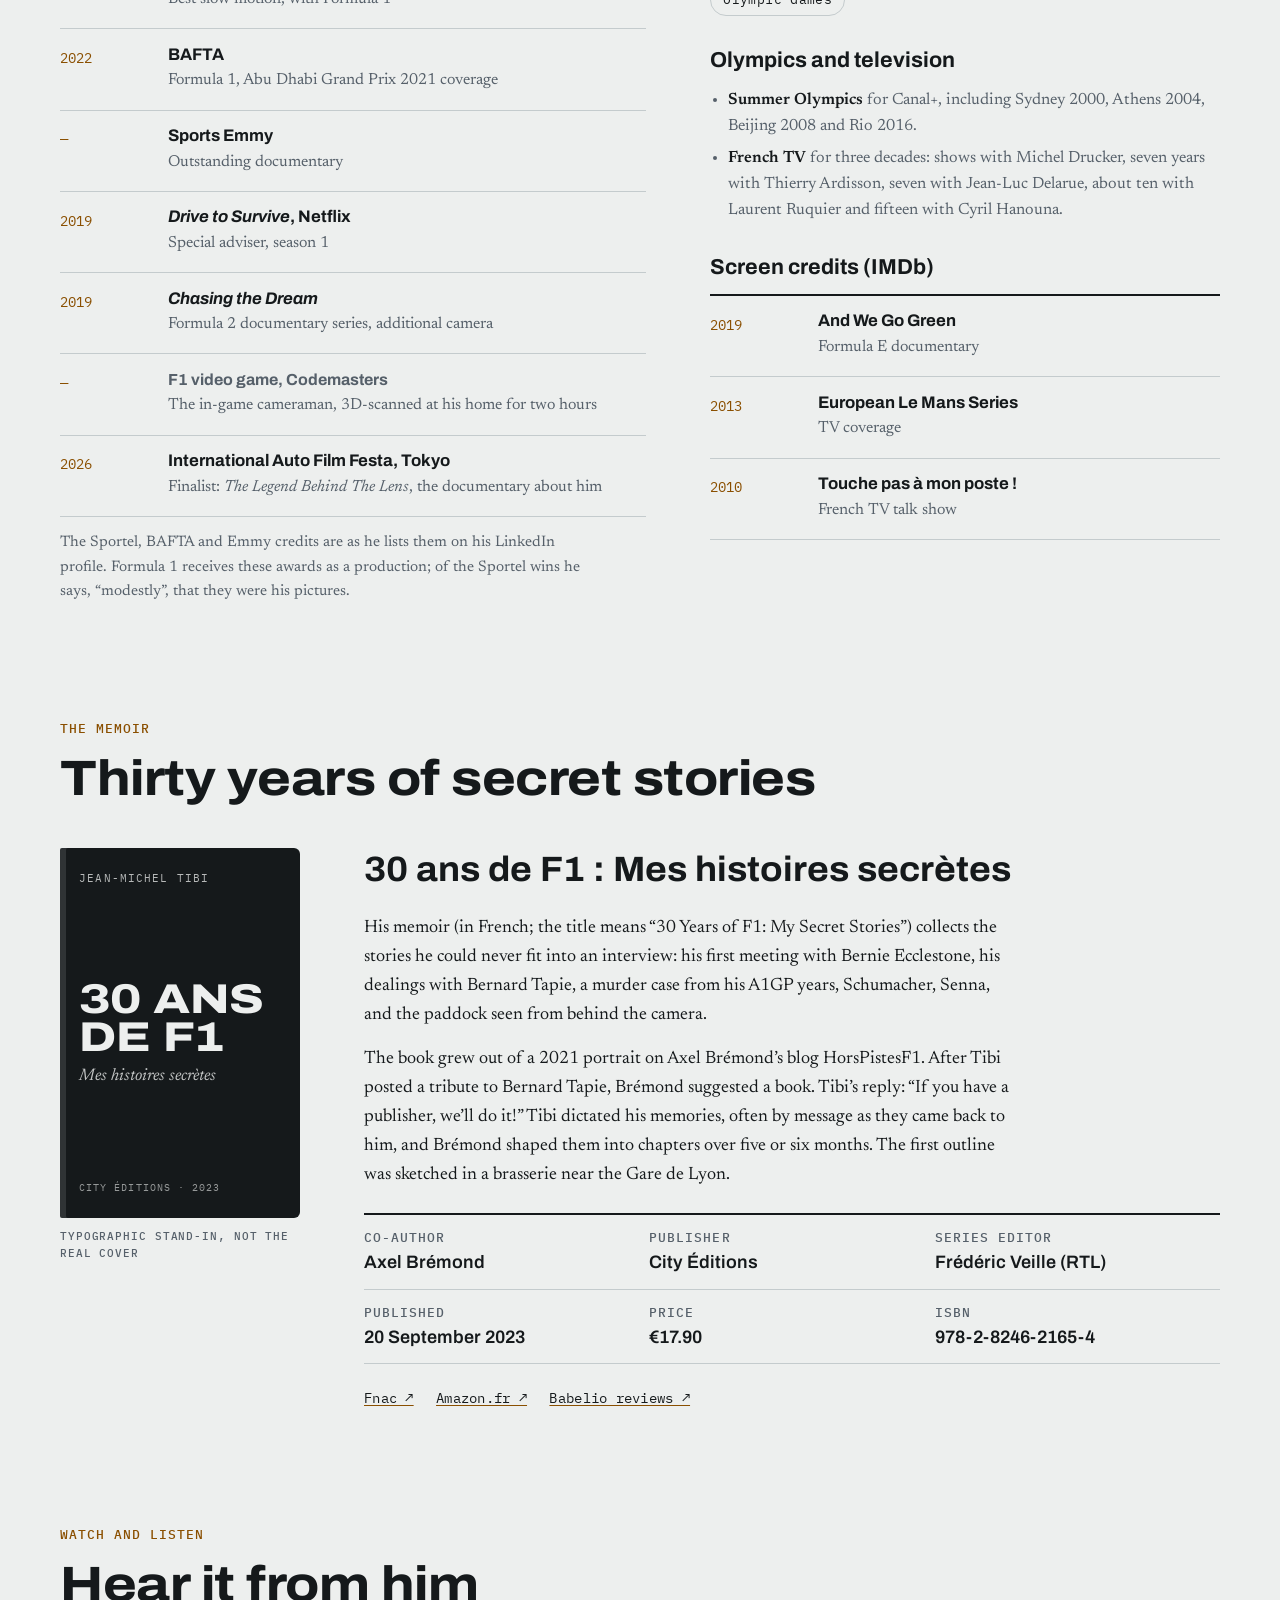
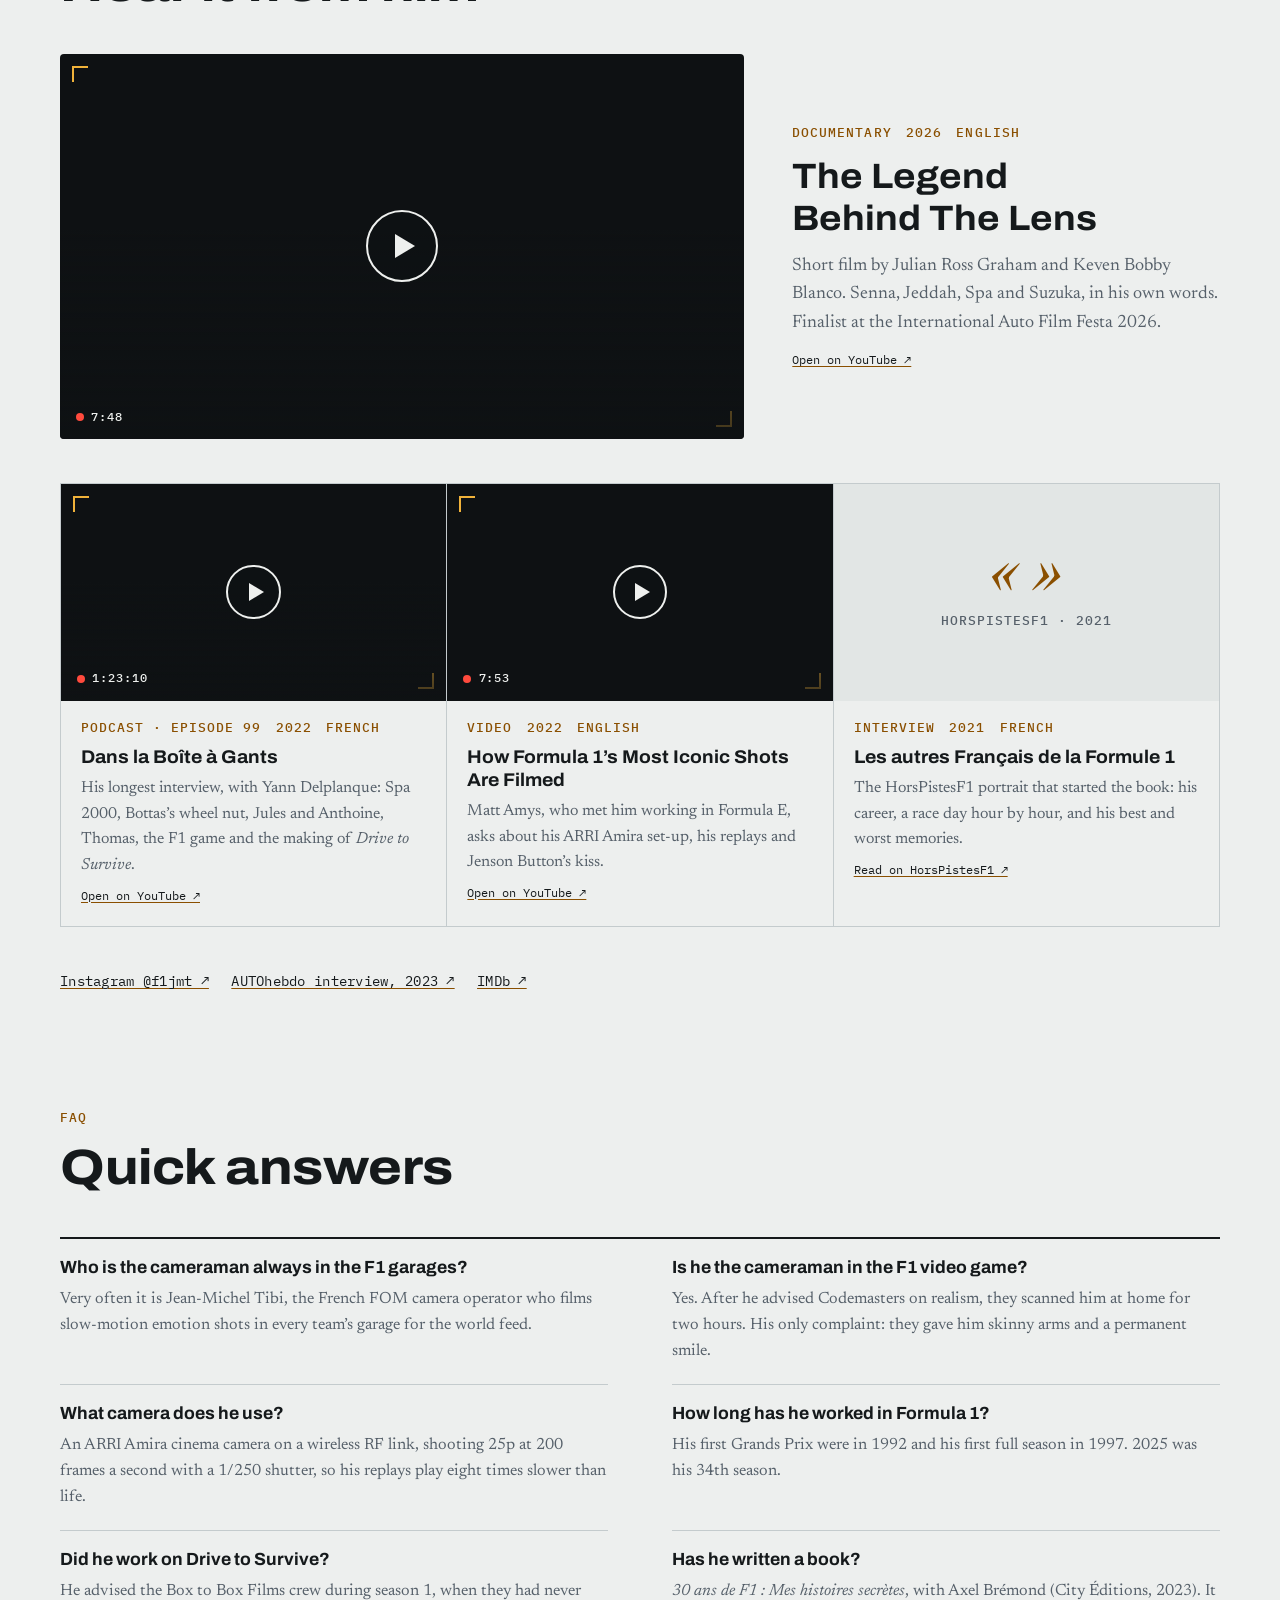
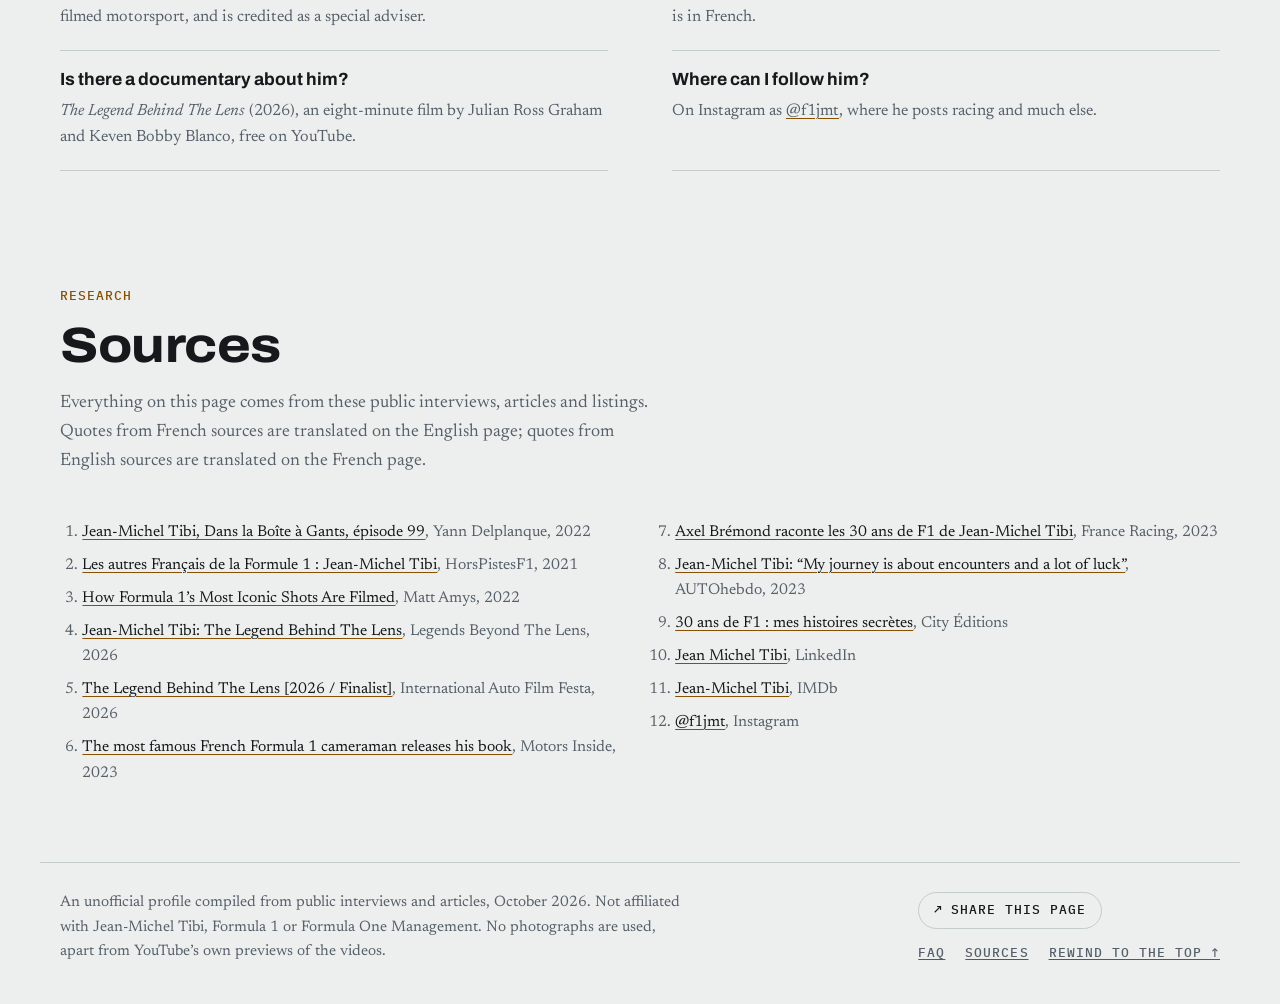
==== commit 6dcea022: "Make the reveals keep up with the reader, add a frame-rate demo Animations still play once, by thems" ====
--- a/index.html
+++ b/index.html
@@ -169,7 +169,7 @@
           <span>25p</span>
           <span>200 fps</span>
           <span>1/250</span>
-          <span>RF</span>
+          <span>RF 6</span>
           <span class="focus" id="focus-readout">Focus 4.1 m</span>
         </div>
         <div class="speed">
@@ -245,6 +245,38 @@
         <div><dt class="label"><span class="t" lang="en">Race day</span><span class="t" lang="fr">Jour de course</span></dt><dd><span class="t" lang="en">16 to 18 hours</span><span class="t" lang="fr">16 à 18 heures</span></dd></div>
         <div><dt class="label"><span class="t" lang="en">Sleep</span><span class="t" lang="fr">Sommeil</span></dt><dd><span class="t" lang="en">Under four hours a night, by his own count</span><span class="t" lang="fr">Moins de quatre heures par nuit, selon lui</span></dd></div>
       </dl>
+    </div>
+
+    <div class="fps">
+      <div class="subhead">
+        <h3><span class="t" lang="en">Why 200 frames a second</span><span class="t" lang="fr">Pourquoi 200 images par seconde</span></h3>
+        <span class="label muted"><span class="t" lang="en">One pass, two cameras, both played at 25p</span><span class="t" lang="fr">Un passage, deux caméras, diffusées en 25p</span></span>
+      </div>
+      <p class="muted t" lang="en" style="max-width:62ch">Television plays 25 frames a second. Slow an ordinary 25 fps shot down eight times and every frame has to stay on screen eight times as long, so the car jumps. Shot at 200 frames a second, there is a fresh frame for every one on air, and the slow motion stays smooth.</p>
+      <p class="muted t" lang="fr" style="max-width:62ch">La télévision diffuse 25 images par seconde. Ralentissez huit fois un plan ordinaire à 25 images/s et chaque image doit rester huit fois plus longtemps à l’écran&nbsp;: la voiture saute. Filmé à 200 images/s, il y a une image nouvelle pour chaque image diffusée, et le ralenti reste fluide.</p>
+      <div class="fps-stage">
+        <figure class="fps-panel">
+          <div class="fps-screen" data-fps="25">
+            <canvas aria-hidden="true"></canvas>
+            <div class="fps-osd label" aria-hidden="true"><span class="fps-rate">25 fps</span><span class="fps-frame">01 / 18</span></div>
+          </div>
+          <figcaption class="label"><span class="t" lang="en">An ordinary camera: 25 frames a second</span><span class="t" lang="fr">Une caméra ordinaire&nbsp;: 25 images/s</span></figcaption>
+        </figure>
+        <figure class="fps-panel">
+          <div class="fps-screen" data-fps="200">
+            <canvas aria-hidden="true"></canvas>
+            <div class="fps-osd label" aria-hidden="true"><span class="fps-rate">200 fps</span><span class="fps-frame">001 / 142</span></div>
+          </div>
+          <figcaption class="label"><span class="t" lang="en">His ARRI Amira: 200 frames a second</span><span class="t" lang="fr">Son ARRI Amira&nbsp;: 200 images/s</span></figcaption>
+        </figure>
+      </div>
+      <div class="fps-bar">
+        <div class="switch" role="group" aria-label="Playback / Lecture">
+          <button type="button" data-fps-speed="8" aria-pressed="true"><span class="t" lang="en">8× slow</span><span class="t" lang="fr">Ralenti ×8</span></button>
+          <button type="button" data-fps-speed="1" aria-pressed="false"><span class="t" lang="en">Real time</span><span class="t" lang="fr">Temps réel</span></button>
+        </div>
+        <p class="fps-note"><span class="t" lang="en">Slowed 8×: the 25 fps clip shows each frame eight times and the car jumps. The 200 fps clip glides.</span><span class="t" lang="fr">Ralenti ×8&nbsp;: le plan à 25 i/s montre chaque image huit fois et la voiture saute. Celui à 200 i/s glisse.</span></p>
+      </div>
     </div>
 
     <div class="pipeline">
@@ -952,8 +984,8 @@
 
 <footer class="site-foot">
   <div class="wrap">
-    <p class="t" lang="en">An unofficial profile compiled from public interviews and articles, October 2026. Not affiliated with Jean-Michel Tibi, Formula 1 or Formula One Management. No photographs are used.</p>
-    <p class="t" lang="fr">Portrait non officiel, établi à partir d’entretiens et d’articles publics, octobre 2026. Sans lien avec Jean-Michel Tibi, la Formule 1 ou la Formula One Management. Aucune photographie n’est utilisée.</p>
+    <p class="t" lang="en">An unofficial profile compiled from public interviews and articles, October 2026. Not affiliated with Jean-Michel Tibi, Formula 1 or Formula One Management. No photographs are used, apart from YouTube’s own previews of the videos.</p>
+    <p class="t" lang="fr">Portrait non officiel, établi à partir d’entretiens et d’articles publics, octobre 2026. Sans lien avec Jean-Michel Tibi, la Formule 1 ou la Formula One Management. Aucune photographie n’est utilisée, hormis les aperçus des vidéos fournis par YouTube.</p>
     <div class="foot-side">
       <div class="share-wrap">
         <button type="button" class="share label" id="share"><span aria-hidden="true">↗</span> <span class="t" lang="en">Share this page</span><span class="t" lang="fr">Partager cette page</span></button>
--- a/assets/style.css
+++ b/assets/style.css
@@ -28,6 +28,8 @@
   --step-3: clamp(2rem, 1.3rem + 3vw, 3.1rem);
   --step-hero: clamp(2.3rem, 0.6rem + 7vw, 6.4rem);
   --gutter: clamp(16px, 4vw, 40px);
+  /* front-loaded ease: most of the change happens in the first fifth of the time */
+  --ease-out: cubic-bezier(0.16, 1, 0.3, 1);
 }
 @media (prefers-color-scheme: dark) {
   :root:not([data-theme="light"]) {
@@ -372,8 +374,8 @@
 .report-row p { max-width: 62ch; }
 
 /* ---------- shot list ---------- */
-.shots { display: grid; grid-template-columns: repeat(3, minmax(0, 1fr)); gap: 1px; background: var(--rule); border: 1px solid var(--rule); }
-.shot { position: relative; background: var(--paper); padding: 1.25rem 1.25rem 2.1rem; display: grid; gap: 0.7rem; align-content: start; min-width: 0; }
+.shots { display: grid; grid-template-columns: repeat(3, minmax(0, 1fr)); gap: 1px; border: 1px solid transparent; }
+.shot { position: relative; background: var(--paper); box-shadow: 0 0 0 1px var(--rule); padding: 1.25rem 1.25rem 2.1rem; display: grid; gap: 0.7rem; align-content: start; min-width: 0; }
 .shot header { display: grid; gap: 0.25rem; padding-bottom: 0.7rem; border-bottom: 1px dashed var(--rule); }
 .shot .place { display: flex; justify-content: space-between; gap: 0.75rem; align-items: baseline; }
 .shot .place h3 { font-stretch: 105%; }
@@ -456,8 +458,8 @@
 .links a { font-family: var(--mono); font-size: 0.85rem; letter-spacing: 0.02em; }
 
 /* ---------- watch ---------- */
-.media { list-style: none; margin: 0; padding: 0; display: grid; grid-template-columns: repeat(3, minmax(0, 1fr)); gap: 1px; background: var(--rule); border: 1px solid var(--rule); }
-.media li { background: var(--paper); min-width: 0; display: grid; grid-template-rows: auto 1fr; }
+.media { list-style: none; margin: 0; padding: 0; display: grid; grid-template-columns: repeat(3, minmax(0, 1fr)); gap: 1px; border: 1px solid transparent; }
+.media li { background: var(--paper); box-shadow: 0 0 0 1px var(--rule); min-width: 0; display: grid; grid-template-rows: auto 1fr; }
 .media .mc { display: grid; gap: 0.45rem; align-content: start; padding: 1.1rem 1.25rem 1.3rem; }
 .media .meta, .feature .meta { display: flex; gap: 0.3rem 0.9rem; flex-wrap: wrap; color: var(--accent); }
 .media strong { font-family: var(--display); font-stretch: 105%; font-weight: 700; font-size: 1.15rem; line-height: 1.25; }
@@ -767,31 +769,53 @@
   .crosshair.hunt { animation: hunt 0.45s cubic-bezier(0.3, 0, 0.3, 1); }
   @keyframes hunt { 35% { scale: 1.3; } 70% { scale: 0.92; } }
 
-  /* --- scroll reveals --- */
-  .rv.is-in { animation: rise 0.8s cubic-bezier(0.2, 0.7, 0.2, 1) backwards; animation-delay: calc(var(--i, 0) * 80ms); }
-  @keyframes rise { from { opacity: 0; transform: translate3d(0, 22px, 0); } }
-  .rf.is-in { animation: rack 1.3s cubic-bezier(0.2, 0.8, 0.2, 1) backwards; }
+  /* --- scroll reveals ---
+     Content still below the fold at load waits in its start pose (rv-wait) and plays in once,
+     as soon as it reaches the screen. Every move is short and front-loaded, so text is legible
+     within a fraction of a second. A fast scroll gets a brief fade instead (rv-fast): no travel,
+     no stagger, nothing trailing behind the reader. --d staggers items that arrive together. */
+  .rv-wait { opacity: 0; }
+  .rv.is-in { animation: rise 0.65s var(--ease-out) var(--d, 0ms) backwards; }
+  @keyframes rise { from { opacity: 0; transform: translate3d(0, 18px, 0); } }
+  .rf.is-in { animation: rack 0.85s cubic-bezier(0.2, 0.8, 0.2, 1) var(--d, 0ms) backwards; }
   @keyframes rack {
-    0% { filter: blur(12px); opacity: 0.2; }
-    55% { filter: blur(0); opacity: 1; }
-    70% { filter: blur(1.8px); }
+    0% { opacity: 0; filter: blur(10px); }
+    45% { opacity: 1; filter: blur(0); }
+    62% { filter: blur(1.6px); }
     100% { filter: blur(0); }
   }
-  .ty.is-in { animation: type 0.7s steps(24, end) backwards; }
+  .rf.is-in::after { animation: acquire 1.25s var(--ease-out) var(--d, 0ms) backwards; }
+  .ty.is-in { animation: type 0.5s steps(22, end) var(--d, 0ms) backwards; }
   @keyframes type { from { clip-path: inset(0 100% 0 0); } }
   .slowmo .w { display: inline-block; }
-  .slowmo.is-in .w { animation: word 1.2s cubic-bezier(0.2, 0.7, 0.2, 1) backwards; animation-delay: calc(var(--i, 0) * 110ms + 80ms); }
-  @keyframes word { from { opacity: 0.06; filter: blur(9px); transform: translateY(0.2em); } }
-  .odds.is-in .bar span { animation: fill 1.3s cubic-bezier(0.2, 0.8, 0.2, 1) backwards; }
-  .odds.is-in .bar .luck { transform-origin: left; animation-delay: 0.3s; }
-  .odds.is-in .bar .work { transform-origin: right; animation-delay: 0.55s; }
-  .odds.is-in .odds-row + .odds-row .bar .luck { animation-delay: 0.6s; }
-  .odds.is-in .odds-row + .odds-row .bar .work { animation-delay: 0.85s; }
+  .slowmo.is-in .w { animation: word 0.75s var(--ease-out) backwards; animation-delay: calc(var(--d, 0ms) + var(--wi, 0) * 50ms); }
+  @keyframes word { from { opacity: 0.05; filter: blur(6px); transform: translate3d(0, 0.18em, 0); } }
+  .wipe.is-in { animation: wipe 0.7s var(--ease-out) var(--d, 0ms) backwards; }
+  @keyframes wipe { from { opacity: 0.25; clip-path: inset(0 100% 0 0); } }
+  .shot.is-in::before { animation: acquire 1.15s var(--ease-out) calc(var(--d, 0ms) + 0.1s) backwards; }
+  @keyframes acquire {
+    0% { opacity: 0; transform: scale(1.12); }
+    28% { opacity: 1; transform: scale(1); }
+    72% { opacity: 1; }
+    100% { opacity: 0; transform: scale(1); }
+  }
+  .odds.is-in .bar span { animation: fill 1s var(--ease-out) backwards; }
+  .odds.is-in .bar .luck { transform-origin: left; animation-delay: calc(var(--d, 0ms) + 0.15s); }
+  .odds.is-in .bar .work { transform-origin: right; animation-delay: calc(var(--d, 0ms) + 0.3s); }
+  .odds.is-in .odds-row + .odds-row .bar .luck { animation-delay: calc(var(--d, 0ms) + 0.35s); }
+  .odds.is-in .odds-row + .odds-row .bar .work { animation-delay: calc(var(--d, 0ms) + 0.5s); }
   @keyframes fill { from { transform: scaleX(0); } }
-  .refusals li.is-in .label::before { animation: stop-on 0.6s cubic-bezier(0.2, 0.8, 0.2, 1) 0.35s backwards; }
+  .refusals li.is-in .label::before { animation: stop-on 0.5s cubic-bezier(0.2, 0.8, 0.2, 1) calc(var(--d, 0ms) + 0.2s) backwards; }
   @keyframes stop-on { from { background: transparent; transform: scale(1.8); } }
-  .cover.is-in { animation: book-in 1.3s cubic-bezier(0.2, 0.8, 0.2, 1) backwards; }
-  @keyframes book-in { from { opacity: 0; transform: rotateY(-40deg) rotateX(8deg) translateX(-16px); } }
+  .cover.is-in { animation: book-in 1s cubic-bezier(0.2, 0.8, 0.2, 1) var(--d, 0ms) backwards; }
+  @keyframes book-in { from { opacity: 0; transform: rotateY(-48deg) rotateX(6deg) translateX(-14px); } }
+  /* a fast scroll: just a short fade */
+  .rv-fast.is-in, .rv-fast.is-in .w, .rv-fast.is-in .bar span { animation: quick 0.22s ease-out backwards !important; }
+  .rv-fast.is-in::before, .rv-fast.is-in::after, .rv-fast.is-in .label::before { animation: none !important; }
+  @keyframes quick { from { opacity: 0; } }
+  /* a very fast scroll: content ahead of the reader is simply shown */
+  .rv-instant.is-in, .rv-instant.is-in .w, .rv-instant.is-in .bar span,
+  .rv-instant.is-in::before, .rv-instant.is-in::after, .rv-instant.is-in .label::before { animation: none !important; }
 
   /* --- hover and state transitions --- */
   .cover { transition: transform 0.6s cubic-bezier(0.2, 0.8, 0.2, 1); }
@@ -913,7 +937,7 @@
 .atlas-eu .atlas-map { aspect-ratio: 30 / 32; margin-top: 0.4rem; }
 .atlas-map canvas, .atlas-map svg { position: absolute; inset: 0; width: 100%; height: 100%; }
 .atlas-map svg { overflow: visible; pointer-events: none; }
-.atlas .route { fill: none; stroke: var(--frame); stroke-width: 1.3; vector-effect: non-scaling-stroke; opacity: 0.75; stroke-linecap: round; }
+.atlas .route { fill: none; stroke: var(--frame); stroke-width: calc(1.3px / var(--map-scale, 8)); opacity: 0.75; stroke-linecap: round; }
 .atlas .spot { fill: var(--frame); }
 .atlas .eu-box { fill: none; stroke: var(--screen-muted); stroke-width: 1; stroke-dasharray: 3 3; vector-effect: non-scaling-stroke; }
 .atlas .eu-label { fill: var(--screen-muted); font-family: var(--mono); font-size: 1.9px; letter-spacing: 0.2px; text-transform: uppercase; }
@@ -1088,12 +1112,107 @@
   .menu .corner { animation-delay: 0.05s; }
   @keyframes menu-in { from { opacity: 0; transform: translateY(-8px); } }
 
-  .atlas.is-in .route { animation: draw 4.2s cubic-bezier(0.45, 0, 0.25, 1) 0.3s backwards; }
+  .atlas.is-in .route { animation: draw 3.6s linear 0.3s backwards; }
   @keyframes draw { from { stroke-dasharray: 1; stroke-dashoffset: 1; } to { stroke-dasharray: 1; stroke-dashoffset: 0; } }
-  .atlas.is-in .pin { animation: pin-in 0.5s cubic-bezier(0.2, 0.8, 0.2, 1.4) backwards; animation-delay: calc(var(--n, 0) * 180ms + 300ms); }
+  .atlas.is-in .pin { animation: pin-in 0.5s cubic-bezier(0.2, 0.8, 0.2, 1.4) backwards; animation-delay: calc(0.22s + var(--at, 0) * 3.6s); }
   @keyframes pin-in { from { opacity: 0; transform: scale(0); } }
   .pin.is-hot::before { animation: pin-pulse 1.2s ease-out infinite; }
   @keyframes pin-pulse { 0% { box-shadow: 0 0 0 2px var(--screen), 0 0 0 2px color-mix(in srgb, var(--frame) 60%, transparent); } 100% { box-shadow: 0 0 0 2px var(--screen), 0 0 0 14px transparent; } }
   .shot.is-flash { transition: background-color 0.4s; }
   .shot.is-flash::before { transform: none; }
 }
+
+/* =====================================================================
+   v6: frame-rate demo, heading focus frames, gliding nav underline
+   ===================================================================== */
+/* ---------- why 200 fps ---------- */
+.fps { display: grid; gap: 1.1rem; }
+.fps-stage { display: grid; grid-template-columns: repeat(2, minmax(0, 1fr)); gap: clamp(0.75rem, 2vw, 1.25rem); }
+.fps-panel { margin: 0; display: grid; gap: 0.55rem; align-content: start; min-width: 0; }
+.fps-panel figcaption { color: var(--muted); }
+.fps-screen {
+  position: relative;
+  aspect-ratio: 16 / 7;
+  background: var(--screen);
+  color: var(--screen-ink);
+  border: 1px solid var(--screen-rule);
+  border-radius: 4px;
+  overflow: hidden;
+}
+.fps-screen canvas { position: absolute; inset: 0; width: 100%; height: 100%; }
+.fps-osd {
+  position: absolute;
+  left: 0.75rem;
+  right: 0.75rem;
+  top: 0.6rem;
+  display: flex;
+  justify-content: space-between;
+  gap: 1rem;
+  font-size: 0.66rem;
+  color: var(--screen-muted);
+  font-variant-numeric: tabular-nums;
+  pointer-events: none;
+}
+.fps-rate { color: var(--frame); display: inline-flex; align-items: center; gap: 0.4rem; }
+.fps-rate::before { content: ""; width: 0.5rem; height: 0.5rem; border-radius: 50%; background: var(--rec); }
+.fps-bar { display: flex; flex-wrap: wrap; align-items: center; gap: 0.6rem 1.25rem; }
+.fps-note { color: var(--muted); font-size: 0.95rem; max-width: 60ch; }
+@media (max-width: 720px) {
+  .fps-stage { grid-template-columns: minmax(0, 1fr); }
+}
+@media (prefers-reduced-motion: reduce) {
+  .fps-bar .switch { display: none; }
+}
+@media (prefers-reduced-motion: no-preference) {
+  .fps-rate::before { animation: tally 1.2s steps(2, jump-none) infinite; }
+}
+
+/* ---------- section headings: frame lines lock on as the heading comes into focus ---------- */
+.rf { position: relative; }
+/* --fw is the width of the longest line, measured by script, so the frame hugs the words */
+.rf::after {
+  --c: var(--accent);
+  content: "";
+  position: absolute;
+  top: -0.12em;
+  bottom: -0.06em;
+  left: -0.28em;
+  width: calc(var(--fw, 100%) + 0.56em);
+  pointer-events: none;
+  opacity: 0;
+  background:
+    linear-gradient(var(--c), var(--c)) left top / 14px 2px,
+    linear-gradient(var(--c), var(--c)) left top / 2px 14px,
+    linear-gradient(var(--c), var(--c)) right top / 14px 2px,
+    linear-gradient(var(--c), var(--c)) right top / 2px 14px,
+    linear-gradient(var(--c), var(--c)) left bottom / 14px 2px,
+    linear-gradient(var(--c), var(--c)) left bottom / 2px 14px,
+    linear-gradient(var(--c), var(--c)) right bottom / 14px 2px,
+    linear-gradient(var(--c), var(--c)) right bottom / 2px 14px;
+  background-repeat: no-repeat;
+}
+.trust .rf::after { --c: var(--accent-inv); }
+
+/* ---------- header: one underline that glides to the section being read ---------- */
+.site-nav { position: relative; }
+.nav-ink {
+  position: absolute;
+  left: 0;
+  bottom: 0;
+  width: 100px;
+  height: 2px;
+  background: var(--tally);
+  transform-origin: 0 0;
+  transform: translateX(var(--ink-x, 0px)) scaleX(var(--ink-w, 0));
+  opacity: 0;
+  pointer-events: none;
+}
+.nav-ink.is-on { opacity: 1; }
+:root.has-ink .site-nav a.is-current { border-bottom-color: transparent; }
+@media (prefers-reduced-motion: no-preference) {
+  .nav-ink { transition: transform 0.6s var(--ease-out), opacity 0.3s; }
+}
+
+@media print {
+  .rv-wait { opacity: 1 !important; }
+}
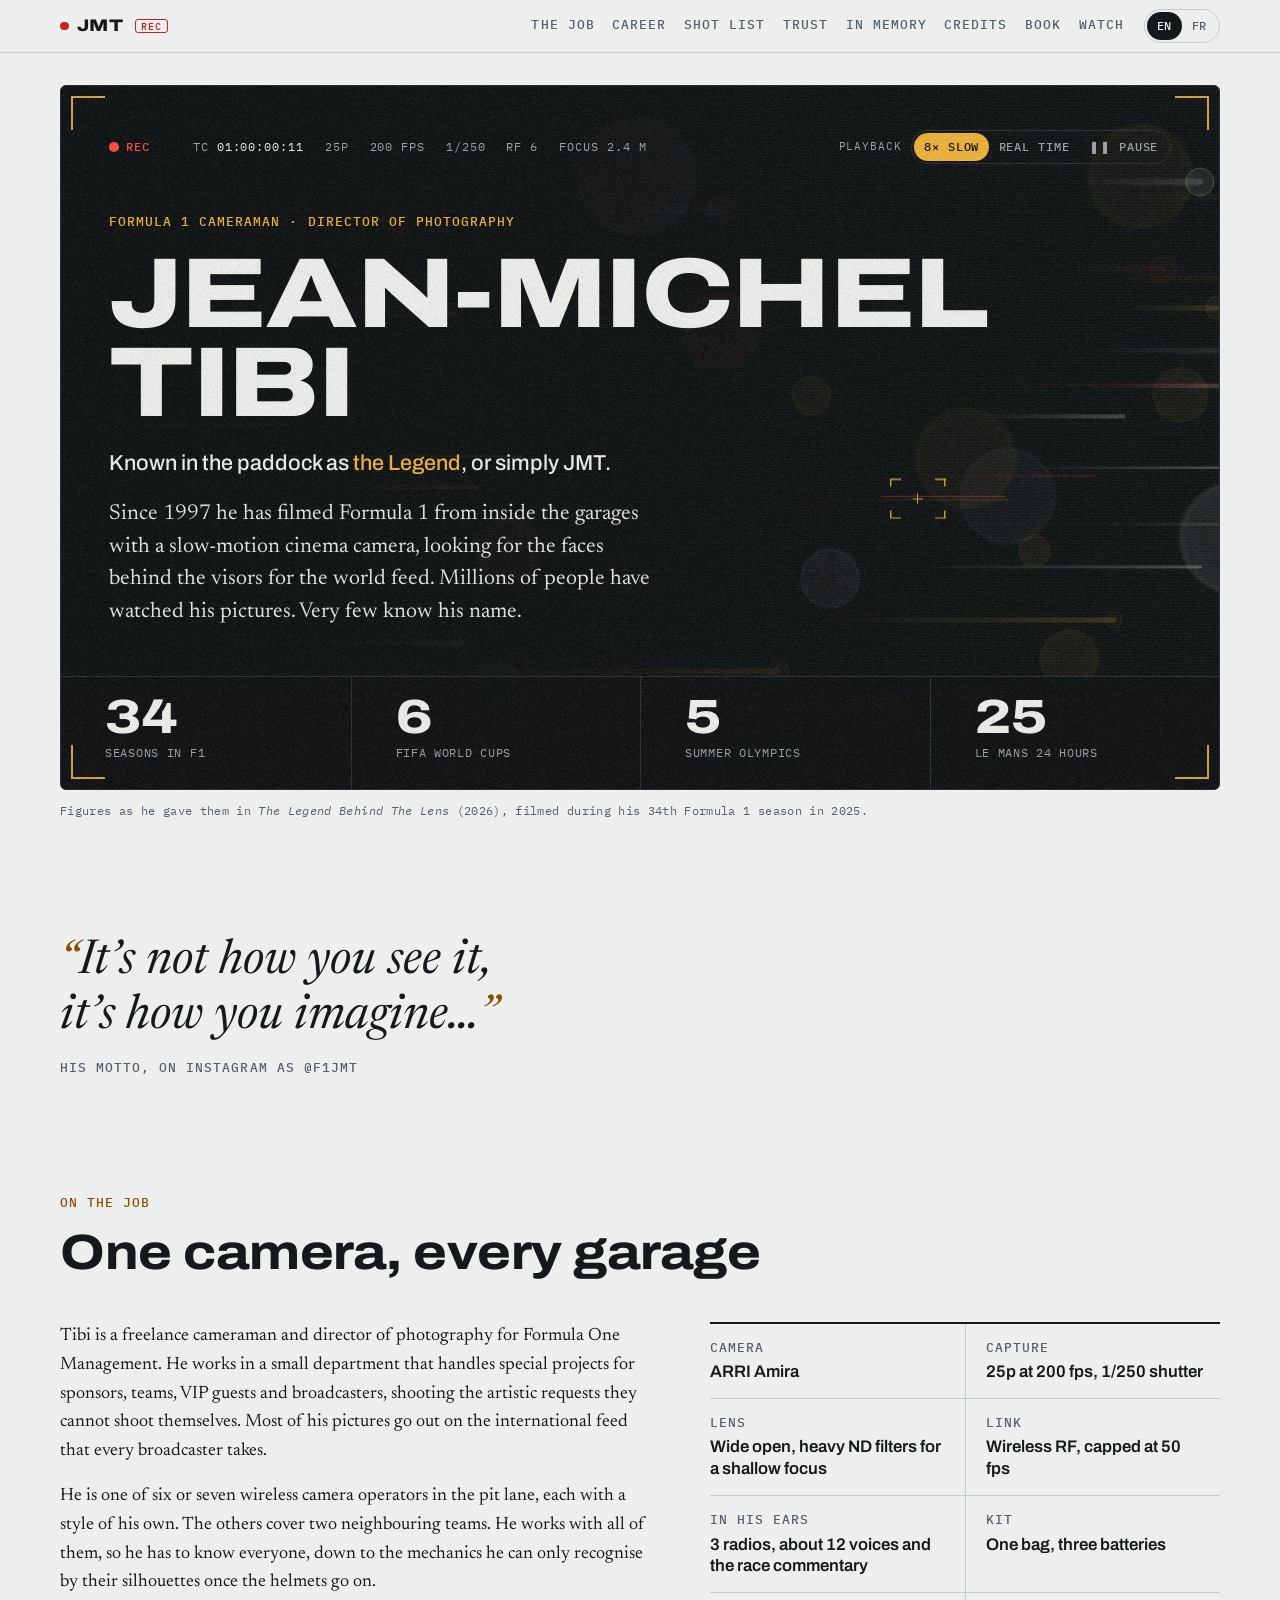
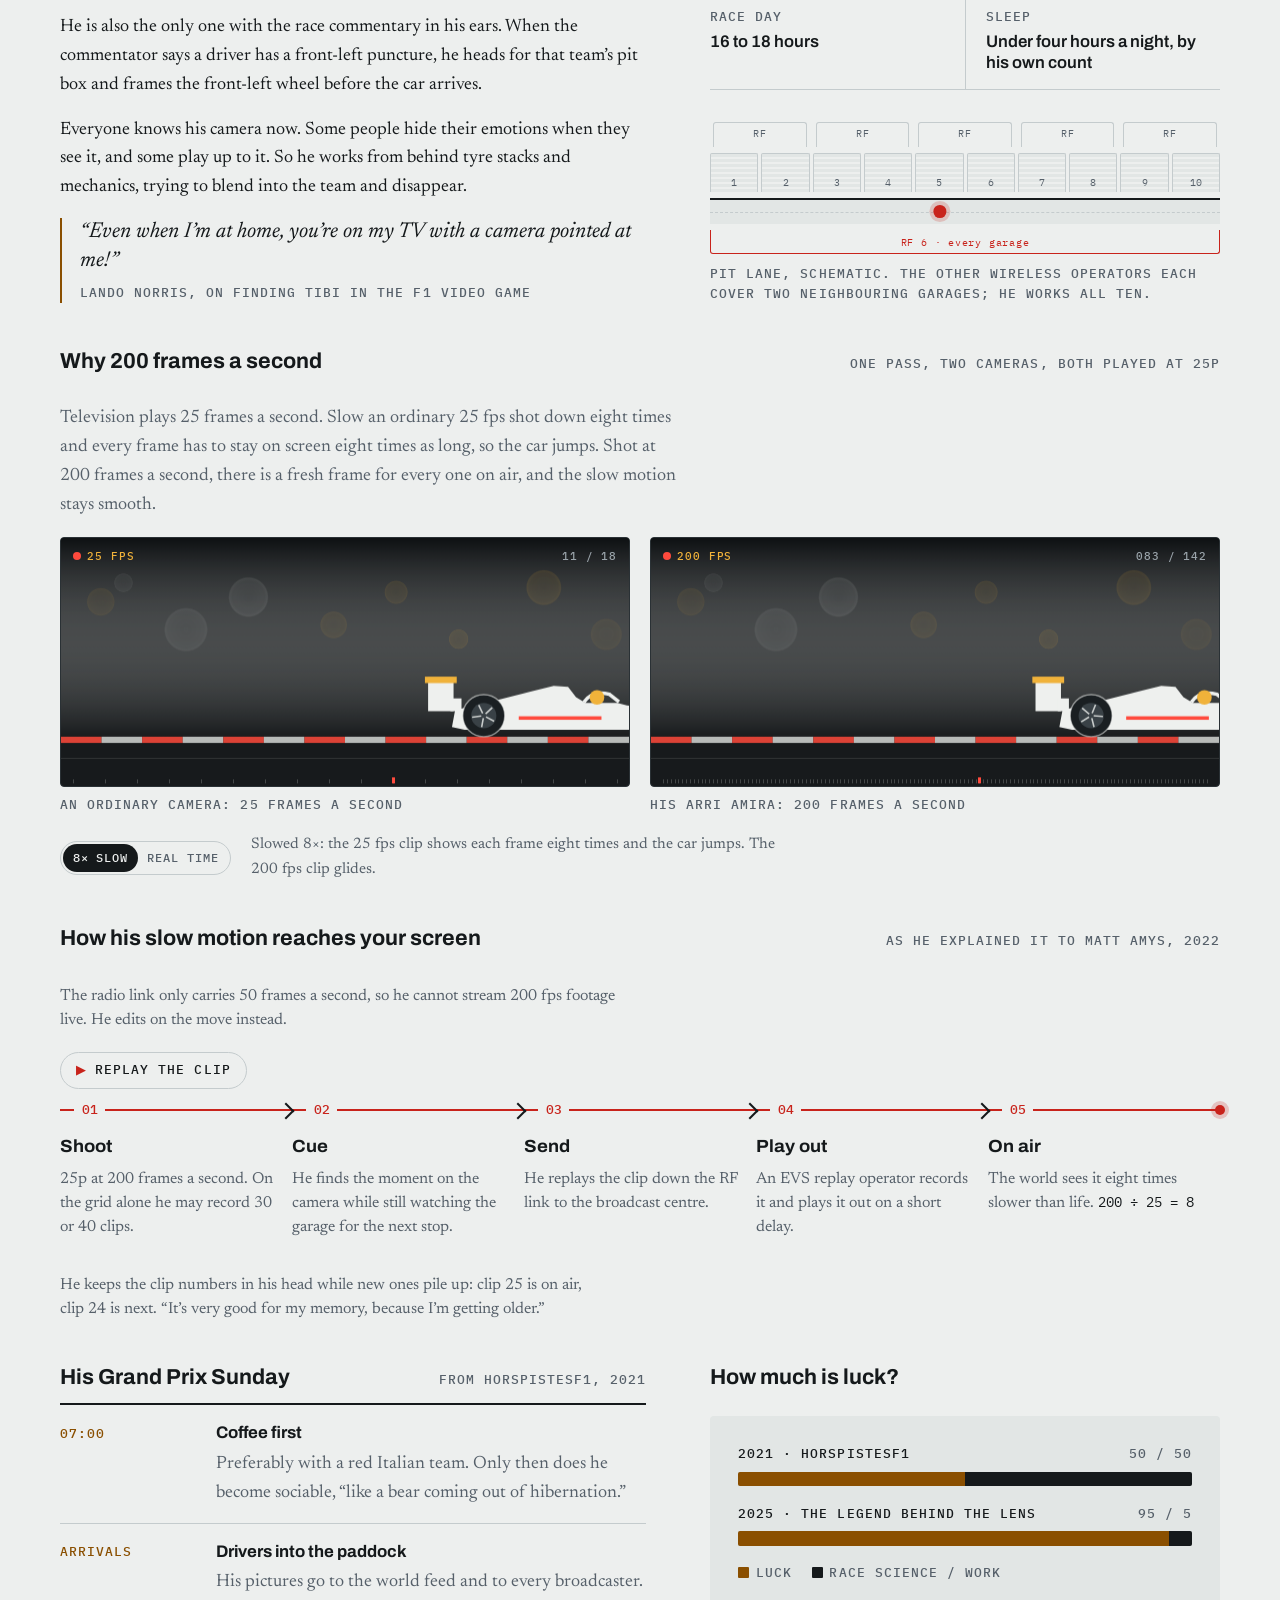
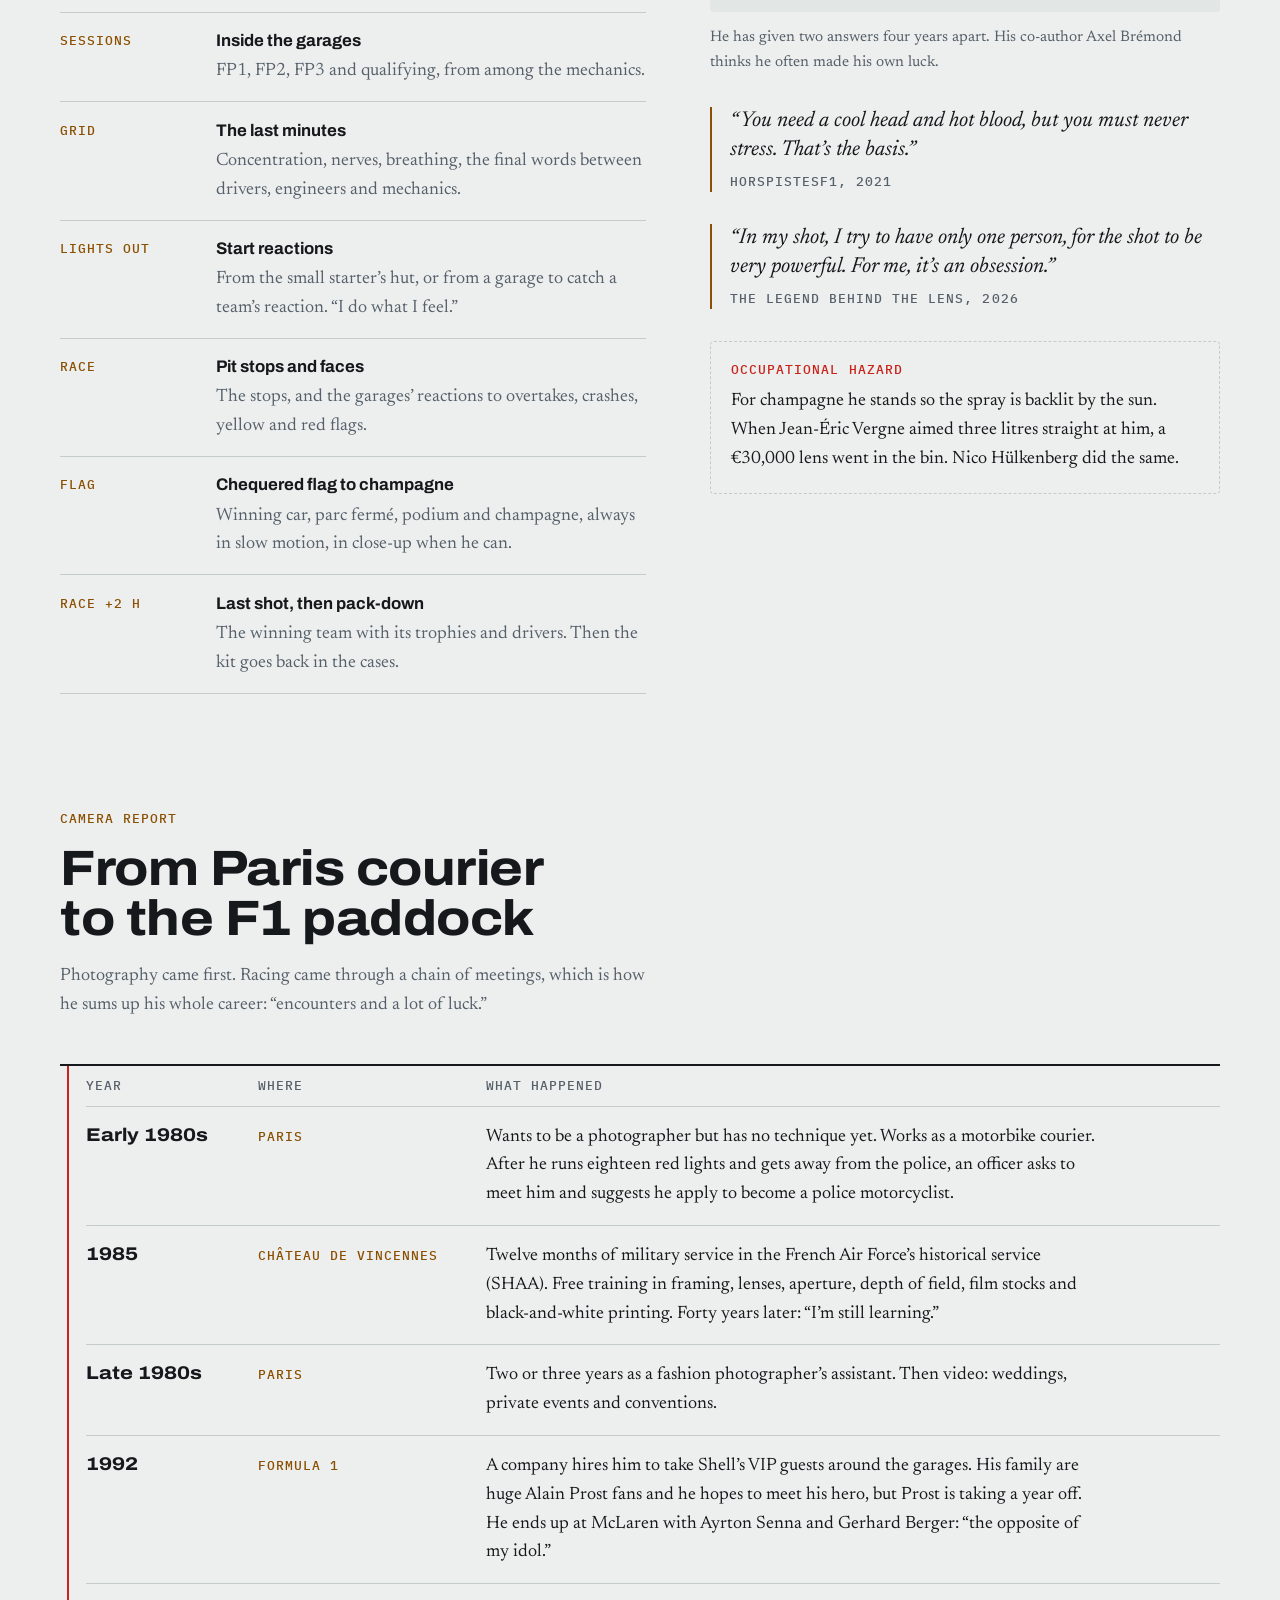
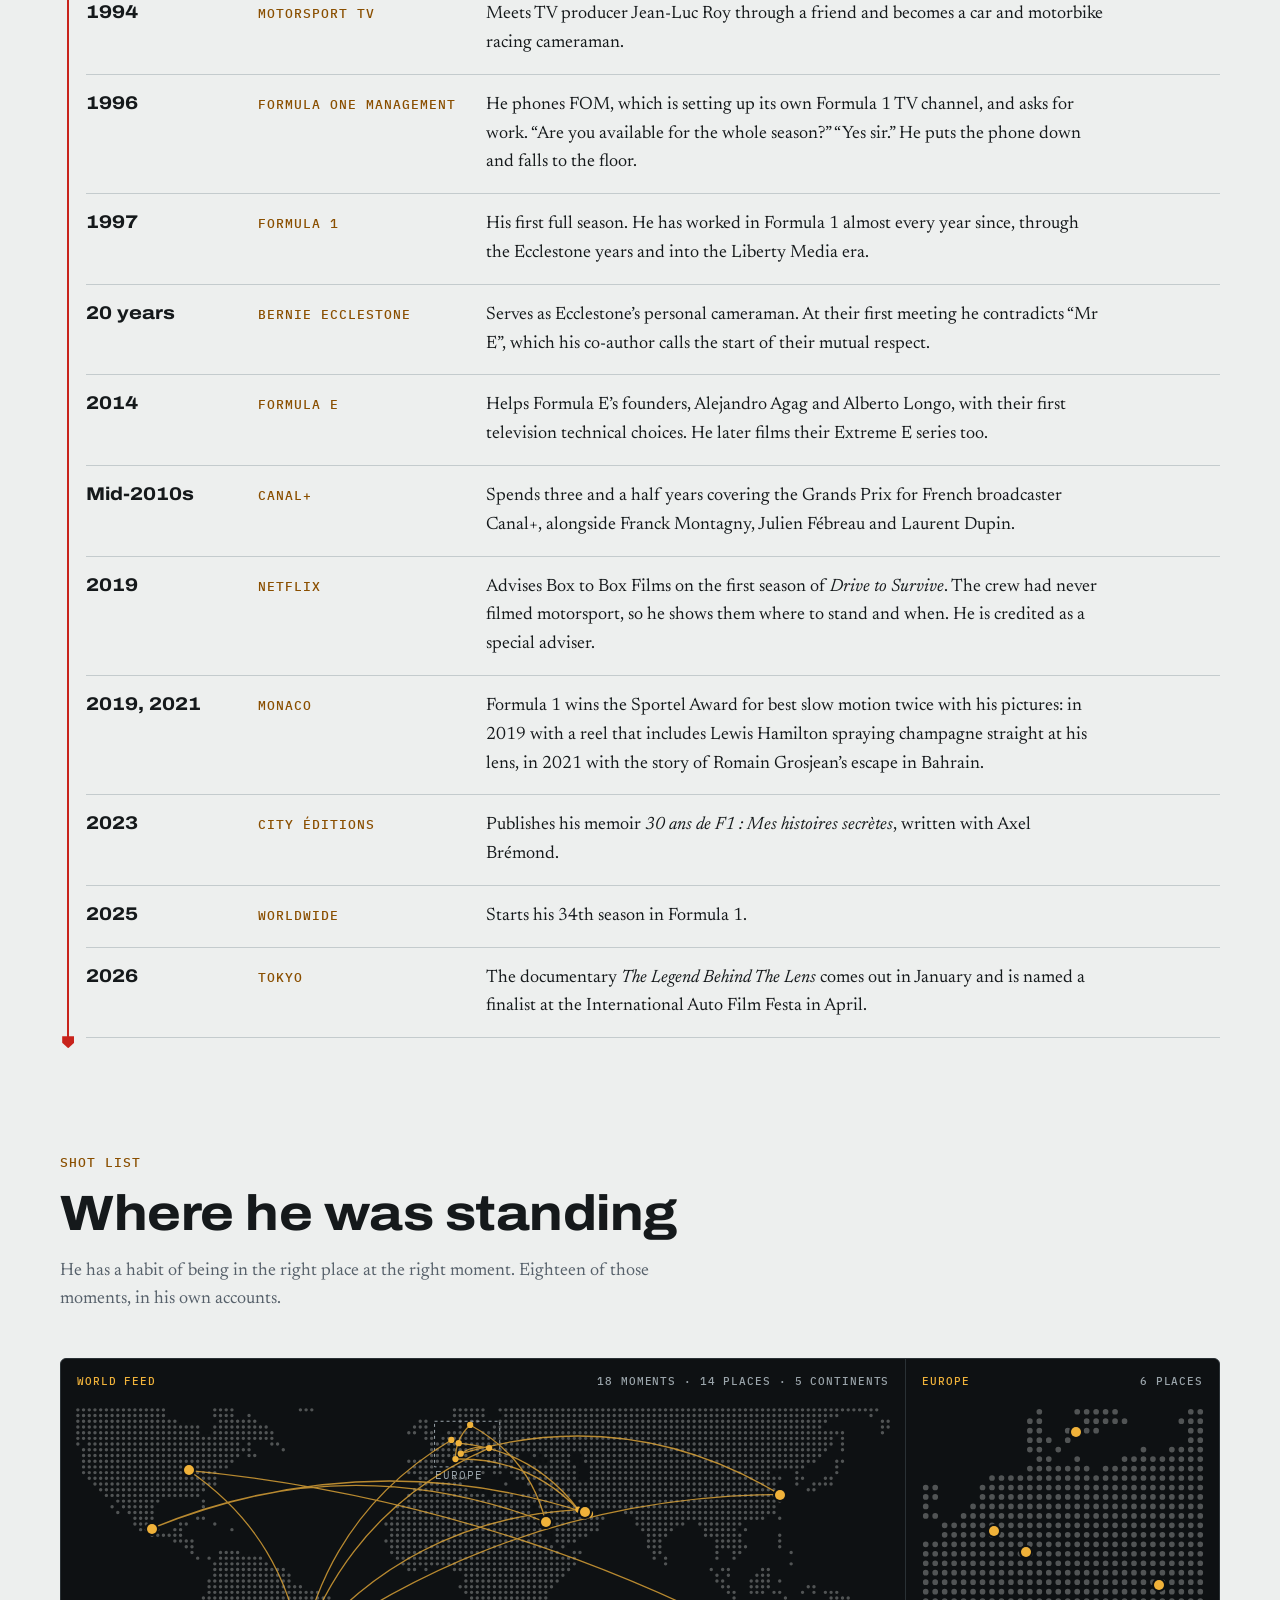
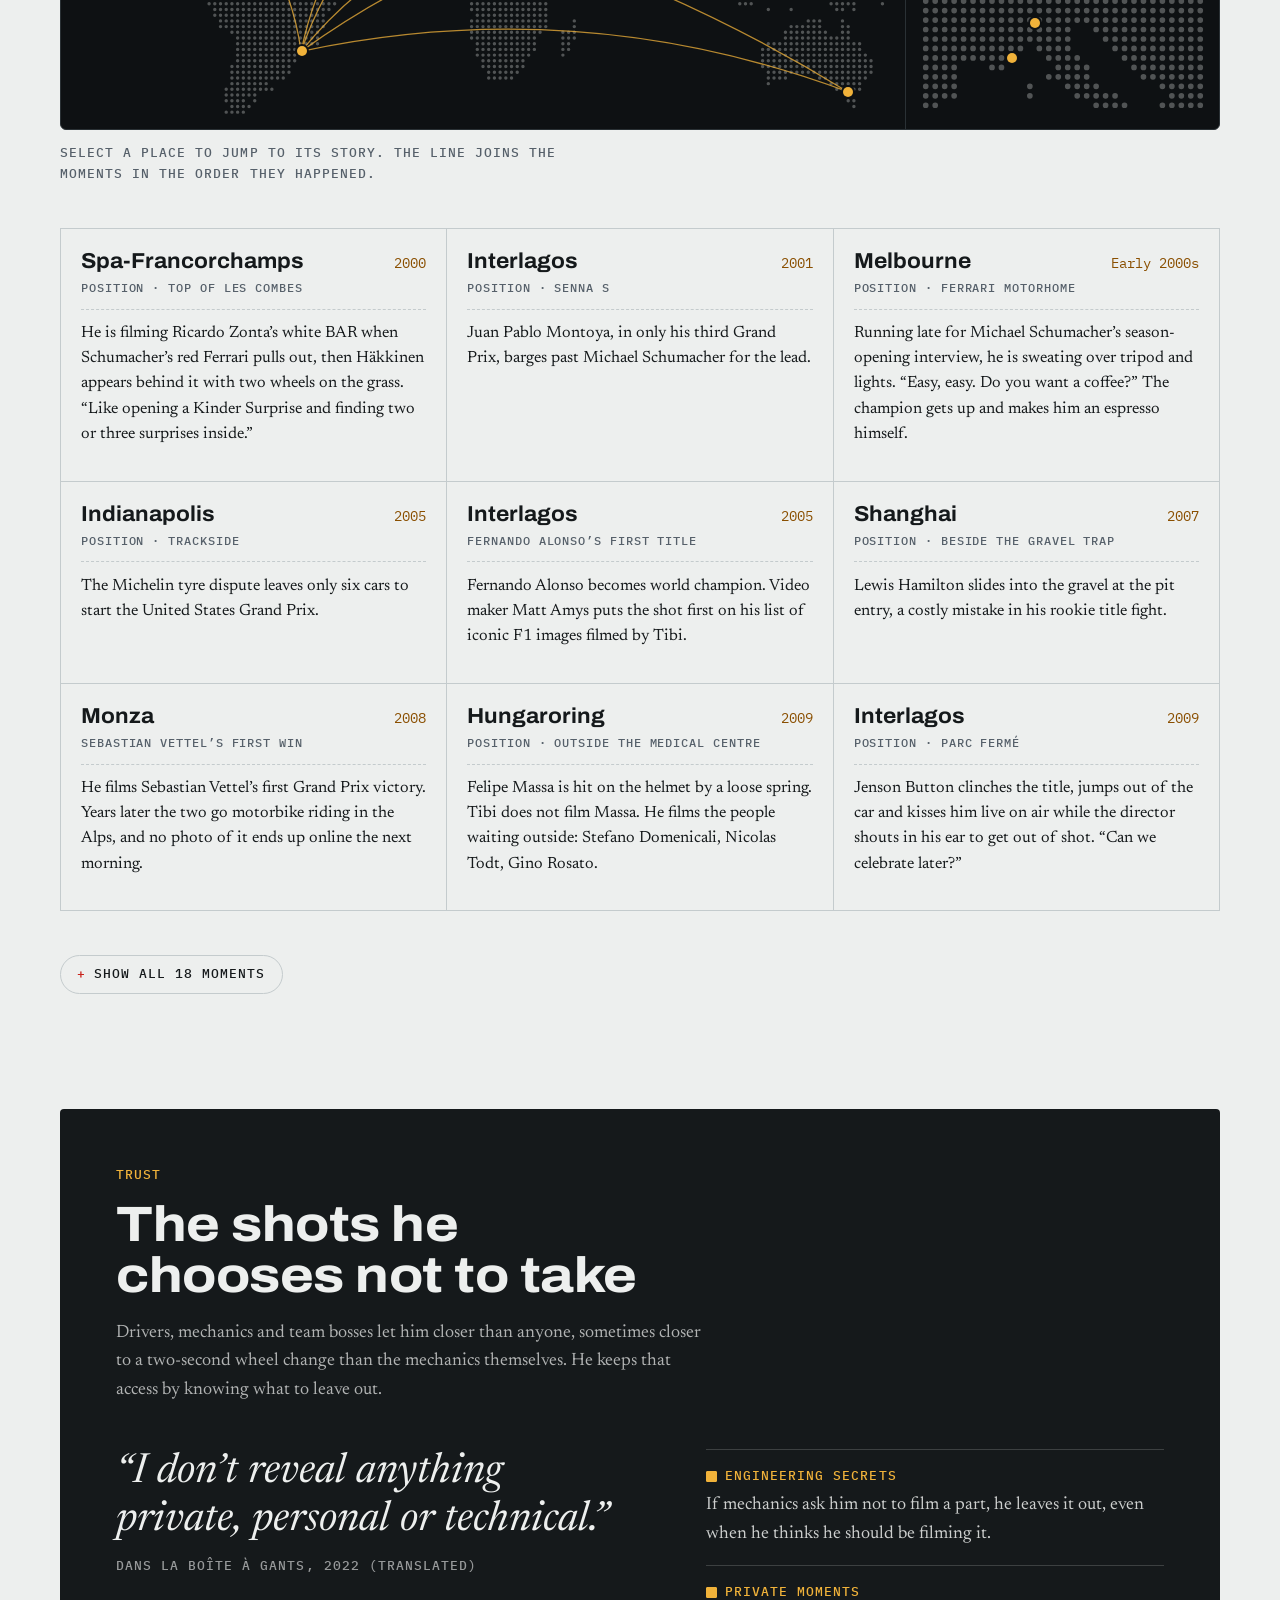
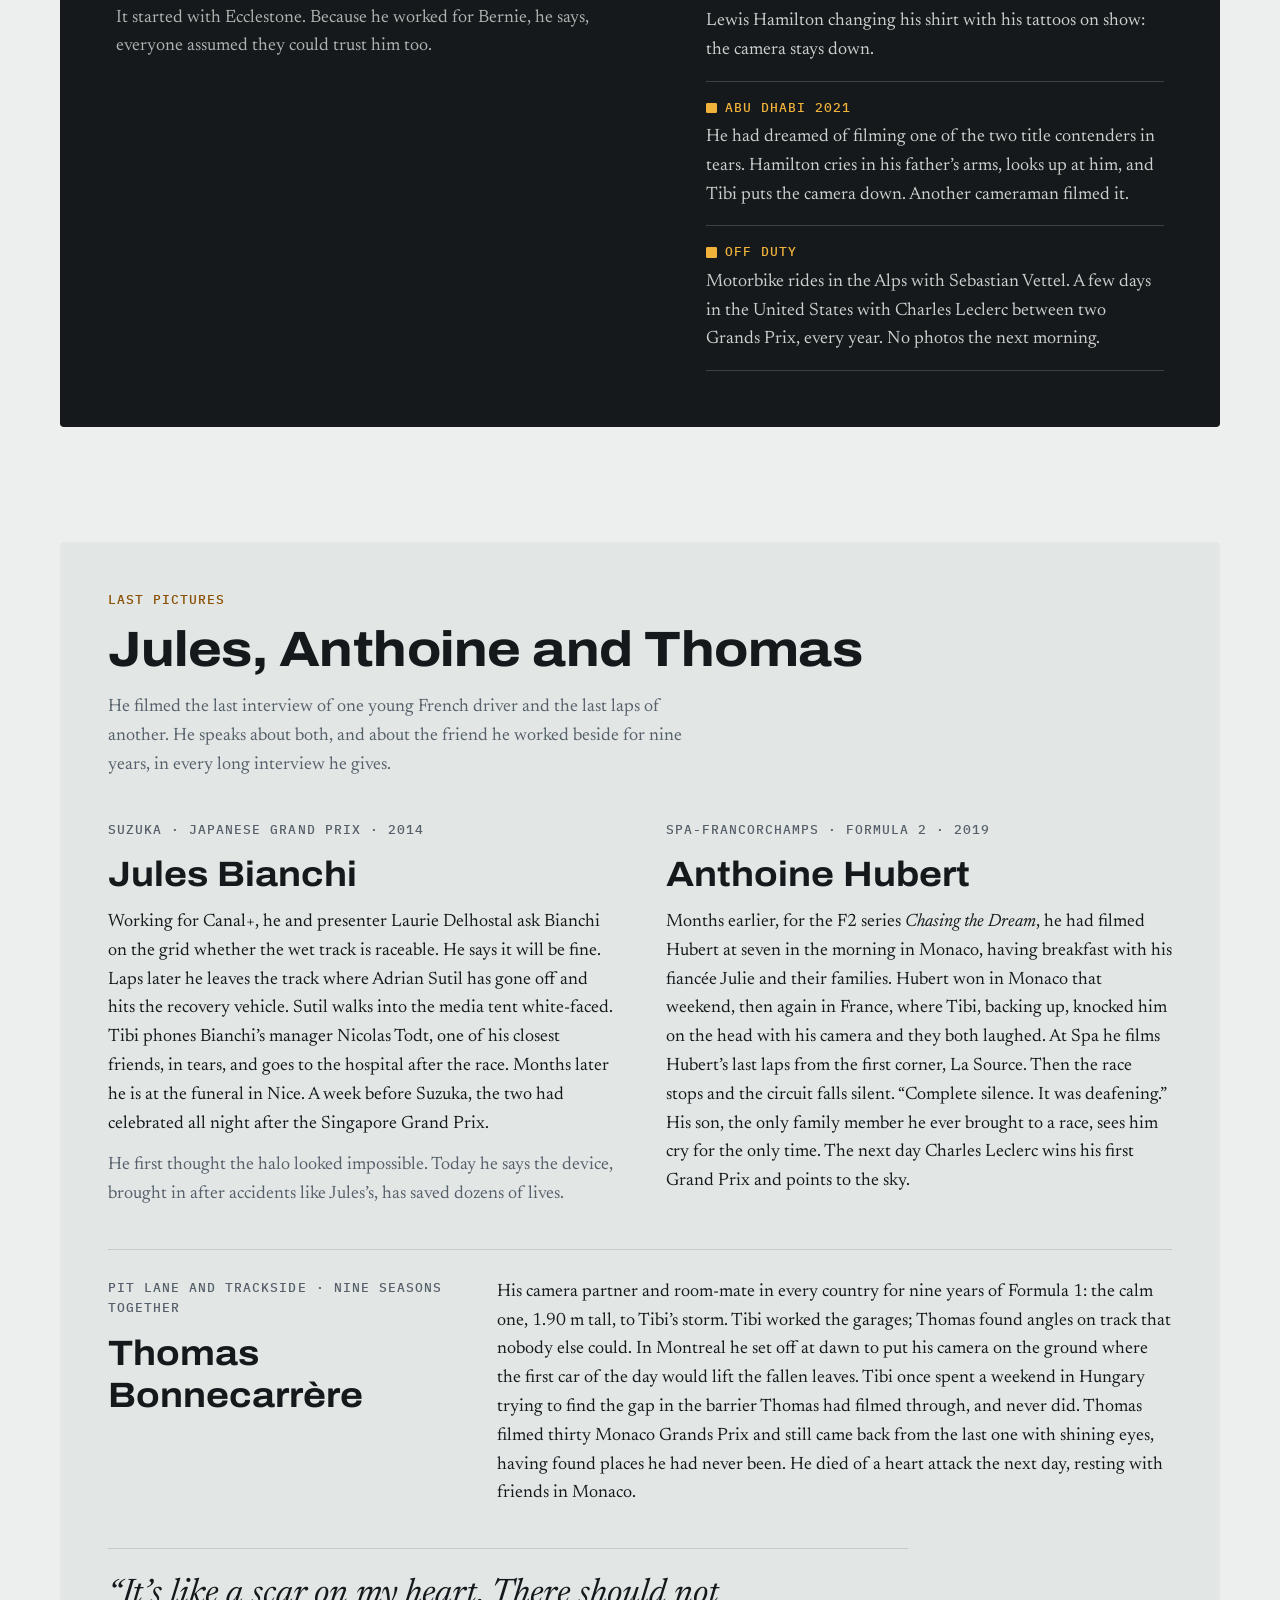
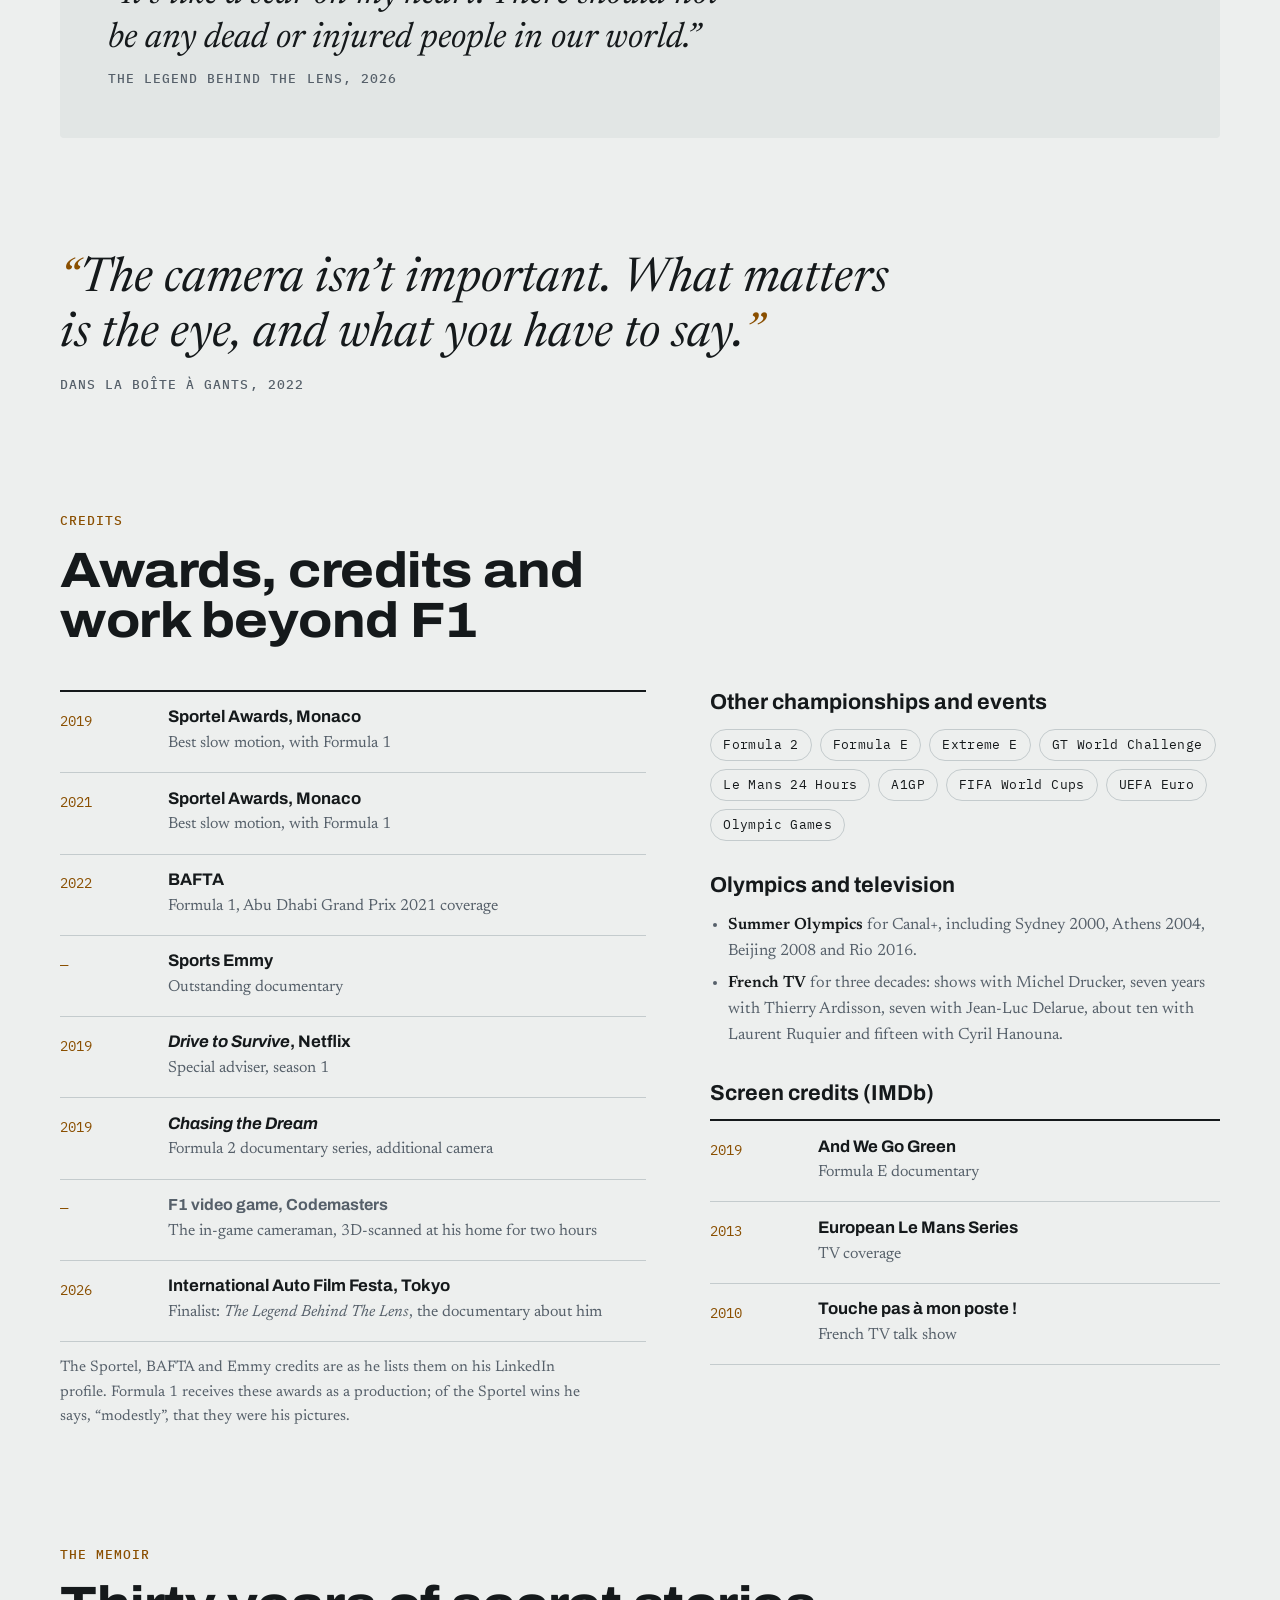
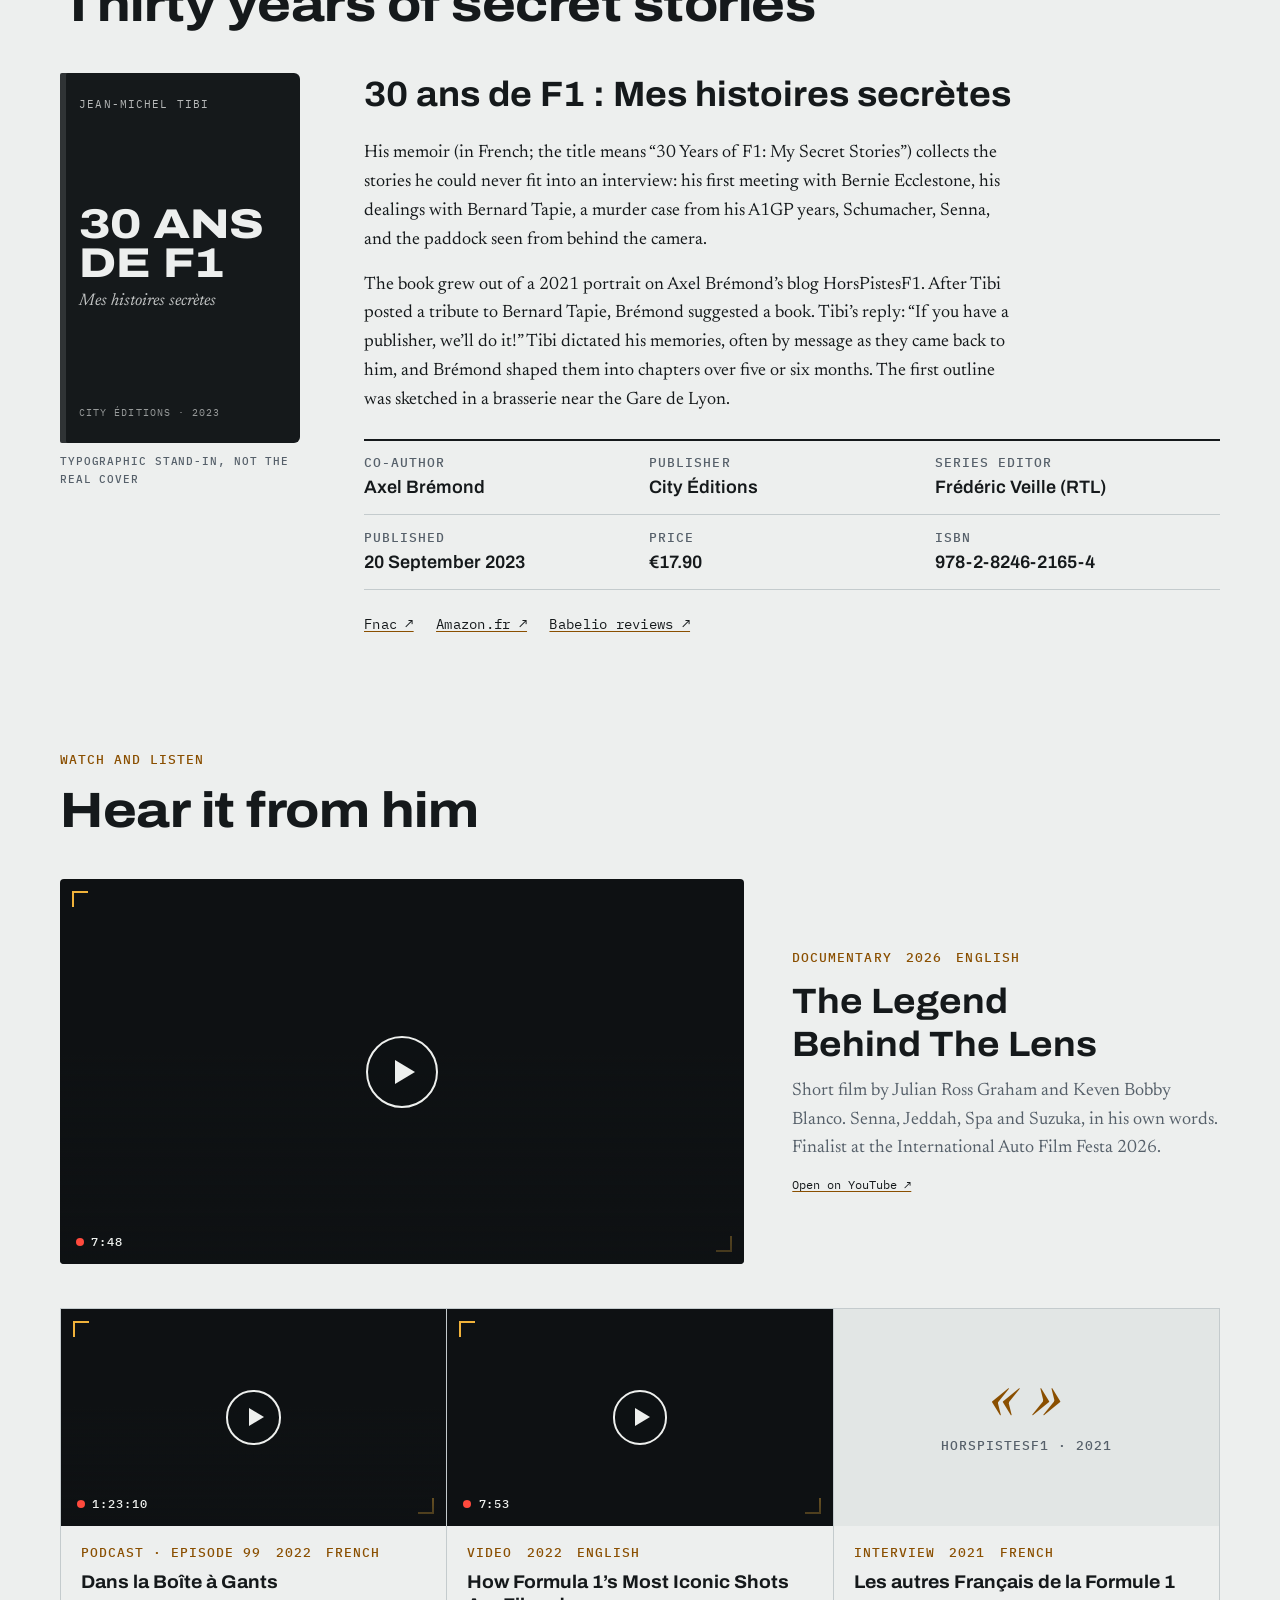
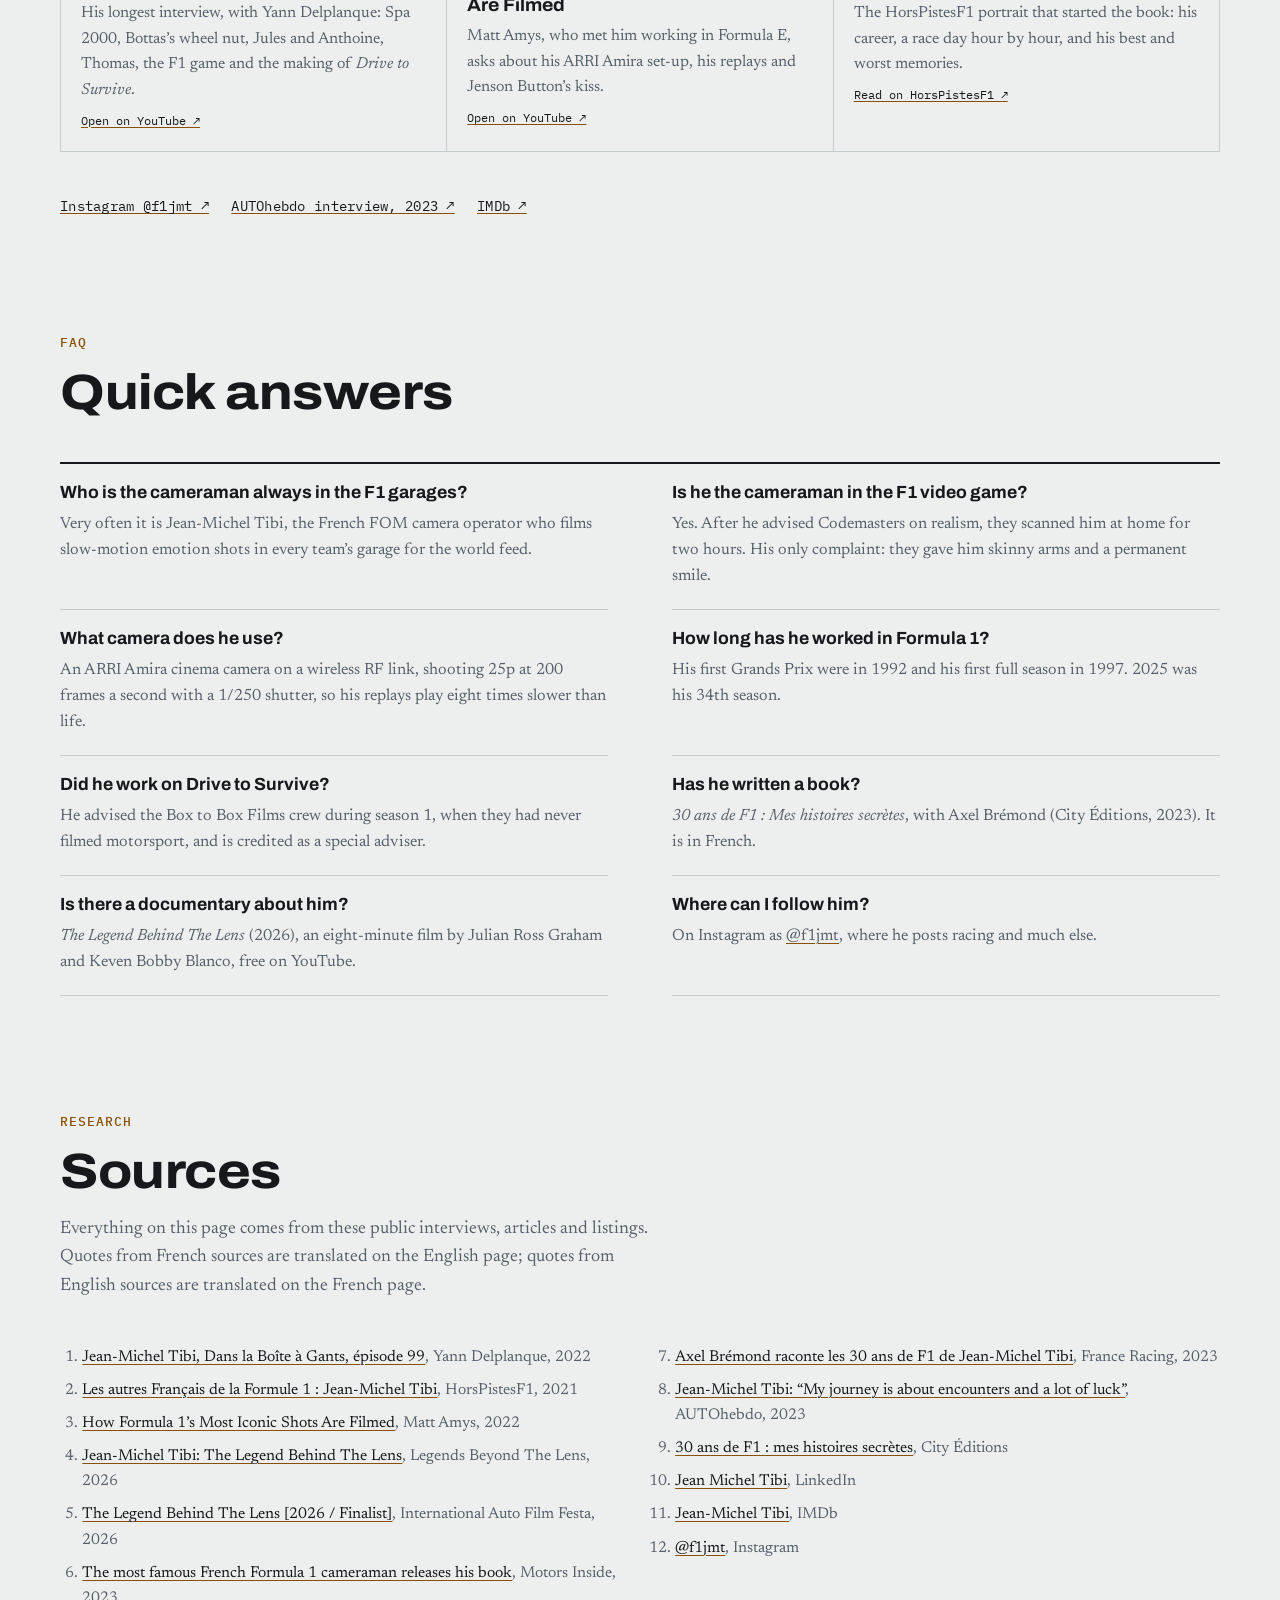
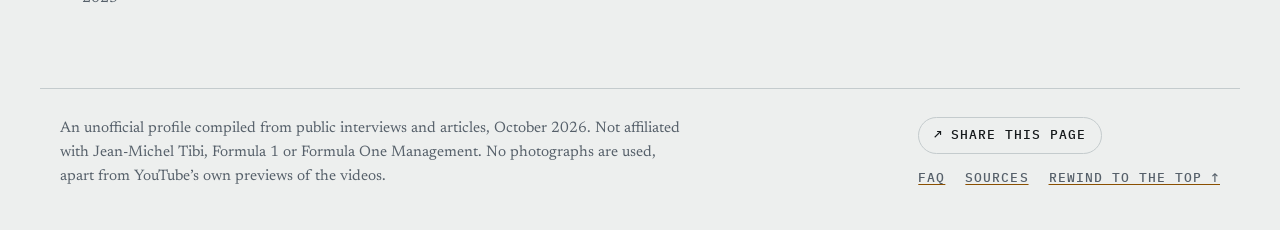
==== commit 7e43a2f0: "Add a pit-lane schematic, fold the shot list on long screens - Pit-lane schematic under the spec she" ====
--- a/index.html
+++ b/index.html
@@ -235,6 +235,7 @@
         </div>
       </div>
 
+      <div class="stack">
       <dl class="spec">
         <div><dt class="label"><span class="t" lang="en">Camera</span><span class="t" lang="fr">Caméra</span></dt><dd>ARRI Amira</dd></div>
         <div><dt class="label"><span class="t" lang="en">Capture</span><span class="t" lang="fr">Tournage</span></dt><dd><span class="t" lang="en">25p at 200 fps, 1/250 shutter</span><span class="t" lang="fr">25p à 200 images/s, obturation 1/250</span></dd></div>
@@ -245,6 +246,16 @@
         <div><dt class="label"><span class="t" lang="en">Race day</span><span class="t" lang="fr">Jour de course</span></dt><dd><span class="t" lang="en">16 to 18 hours</span><span class="t" lang="fr">16 à 18 heures</span></dd></div>
         <div><dt class="label"><span class="t" lang="en">Sleep</span><span class="t" lang="fr">Sommeil</span></dt><dd><span class="t" lang="en">Under four hours a night, by his own count</span><span class="t" lang="fr">Moins de quatre heures par nuit, selon lui</span></dd></div>
       </dl>
+      <figure class="pitlane">
+        <div class="pl" aria-hidden="true">
+          <span class="pl-op"><span class="t" lang="en">RF</span><span class="t" lang="fr">HF</span></span><span class="pl-op"><span class="t" lang="en">RF</span><span class="t" lang="fr">HF</span></span><span class="pl-op"><span class="t" lang="en">RF</span><span class="t" lang="fr">HF</span></span><span class="pl-op"><span class="t" lang="en">RF</span><span class="t" lang="fr">HF</span></span><span class="pl-op"><span class="t" lang="en">RF</span><span class="t" lang="fr">HF</span></span>
+          <span class="pl-g" style="--k:2">1</span><span class="pl-g" style="--k:7">2</span><span class="pl-g" style="--k:0">3</span><span class="pl-g" style="--k:5">4</span><span class="pl-g" style="--k:9">5</span><span class="pl-g" style="--k:3">6</span><span class="pl-g" style="--k:6">7</span><span class="pl-g" style="--k:1">8</span><span class="pl-g" style="--k:8">9</span><span class="pl-g" style="--k:4">10</span>
+          <span class="pl-lane"><span class="pl-cam"></span></span>
+          <span class="pl-all"><span class="t" lang="en">RF 6 · every garage</span><span class="t" lang="fr">HF 6 · tous les garages</span></span>
+        </div>
+        <figcaption class="label muted"><span class="t" lang="en">Pit lane, schematic. The other wireless operators each cover two neighbouring garages; he works all ten.</span><span class="t" lang="fr">Voie des stands, schéma. Les autres cadreurs HF couvrent chacun deux garages voisins&nbsp;; lui travaille dans les dix.</span></figcaption>
+      </figure>
+      </div>
     </div>
 
     <div class="fps">
@@ -550,7 +561,7 @@
       <figcaption id="atlas-cap" class="label muted"><span class="t" lang="en">Select a place to jump to its story. The line joins the moments in the order they happened.</span><span class="t" lang="fr">Choisissez un lieu pour aller à son histoire. La ligne relie les moments dans l’ordre où ils se sont produits.</span></figcaption>
     </figure>
 
-    <div class="shots">
+    <div class="shots" id="shot-list">
       <article class="shot" data-place="spa">
         <header><div class="place"><h3>Spa-Francorchamps</h3><span class="yr">2000</span></div><span class="label pos"><span class="t" lang="en">Position · Top of Les Combes</span><span class="t" lang="fr">Position · Haut des Combes</span></span></header>
         <p class="t" lang="en">He is filming Ricardo Zonta’s white BAR when Schumacher’s red Ferrari pulls out, then Häkkinen appears behind it with two wheels on the grass. “Like opening a Kinder Surprise and finding two or three surprises inside.”</p>
--- a/assets/style.css
+++ b/assets/style.css
@@ -1216,3 +1216,97 @@
 @media print {
   .rv-wait { opacity: 1 !important; }
 }
+
+/* =====================================================================
+   v7: pit-lane schematic, shorter shot list
+   ===================================================================== */
+.pitlane { margin: 0; display: grid; gap: 0.6rem; }
+.pl { display: grid; grid-template-columns: repeat(10, minmax(0, 1fr)); gap: 6px 3px; align-items: end; }
+.pl-op {
+  grid-column: span 2;
+  margin-inline: 3px;
+  padding: 0.15rem 0 0.35rem;
+  border: 1.5px solid var(--rule);
+  border-bottom: 0;
+  border-radius: 3px 3px 0 0;
+  text-align: center;
+  font-family: var(--mono);
+  font-size: 0.62rem;
+  letter-spacing: 0.08em;
+  color: var(--muted);
+}
+.pl-g {
+  aspect-ratio: 1 / 0.8;
+  display: grid;
+  place-items: end center;
+  padding-bottom: 2px;
+  border: 1px solid var(--rule);
+  border-bottom: 0;
+  border-radius: 2px 2px 0 0;
+  background: repeating-linear-gradient(180deg, var(--panel) 0 3px, transparent 3px 5px);
+  font-family: var(--mono);
+  font-size: 0.6rem;
+  color: var(--muted);
+  font-variant-numeric: tabular-nums;
+}
+.pl-lane { grid-column: 1 / -1; position: relative; height: 1.6rem; overflow: hidden; background: var(--panel); border-top: 2px solid var(--ink); }
+.pl-lane::before { content: ""; position: absolute; left: 0; right: 0; top: 50%; border-top: 1px dashed var(--rule); }
+.pl-cam { display: none; position: absolute; inset: 0; transform: translateX(45%); }
+.pl-cam::before { content: ""; position: absolute; left: -0.4rem; top: 50%; width: 0.8rem; height: 0.8rem; margin-top: -0.4rem; border-radius: 50%; background: var(--tally); box-shadow: 0 0 0 4px color-mix(in srgb, var(--tally) 20%, transparent); }
+.pl-all {
+  grid-column: 1 / -1;
+  padding: 0.35rem 0 0.15rem;
+  border: 1.5px solid var(--tally);
+  border-top: 0;
+  border-radius: 0 0 3px 3px;
+  text-align: center;
+  font-family: var(--mono);
+  font-size: 0.62rem;
+  letter-spacing: 0.08em;
+  color: var(--tally);
+}
+@media (prefers-reduced-motion: no-preference) {
+  /* he works the whole lane: the red camera hops from garage to garage, each lights as he arrives */
+  .pl-cam { display: block; animation: pl-roam 20s ease-in-out infinite; }
+  @keyframes pl-roam {
+    0% { transform: translateX(45%); }
+    2.5%, 10% { transform: translateX(25%); }
+    12.5%, 20% { transform: translateX(75%); }
+    22.5%, 30% { transform: translateX(5%); }
+    32.5%, 40% { transform: translateX(55%); }
+    42.5%, 50% { transform: translateX(95%); }
+    52.5%, 60% { transform: translateX(35%); }
+    62.5%, 70% { transform: translateX(65%); }
+    72.5%, 80% { transform: translateX(15%); }
+    82.5%, 90% { transform: translateX(85%); }
+    92.5%, 100% { transform: translateX(45%); }
+  }
+  .pl-g { animation: pl-lit 20s ease-out infinite; animation-delay: calc(var(--k) * 2s); }
+  @keyframes pl-lit {
+    0%, 2.5%, 10.5%, 100% { color: var(--muted); border-color: var(--rule); box-shadow: none; }
+    3.5%, 9.5% { color: var(--tally); border-color: var(--tally); box-shadow: inset 0 0 0 40px color-mix(in srgb, var(--tally) 10%, transparent); }
+  }
+}
+
+/* shot list: the first rows, then the rest on request (the map opens it when a pin needs a hidden card) */
+.shots.is-collapsed .shot:nth-child(n+10) { display: none; }
+@media (max-width: 960px) { .shots.is-collapsed .shot:nth-child(n+9) { display: none; } }
+@media (max-width: 600px) { .shots.is-collapsed .shot:nth-child(n+7) { display: none; } }
+.more {
+  justify-self: start;
+  display: inline-flex;
+  align-items: center;
+  gap: 0.5rem;
+  border: 1px solid var(--rule);
+  background: transparent;
+  border-radius: 999px;
+  padding: 0.5rem 1rem;
+  cursor: pointer;
+  color: var(--ink);
+}
+.more:hover { border-color: var(--ink); }
+.more [aria-hidden] { color: var(--tally); }
+@media print {
+  .shots.is-collapsed .shot { display: grid !important; }
+  .more { display: none; }
+}
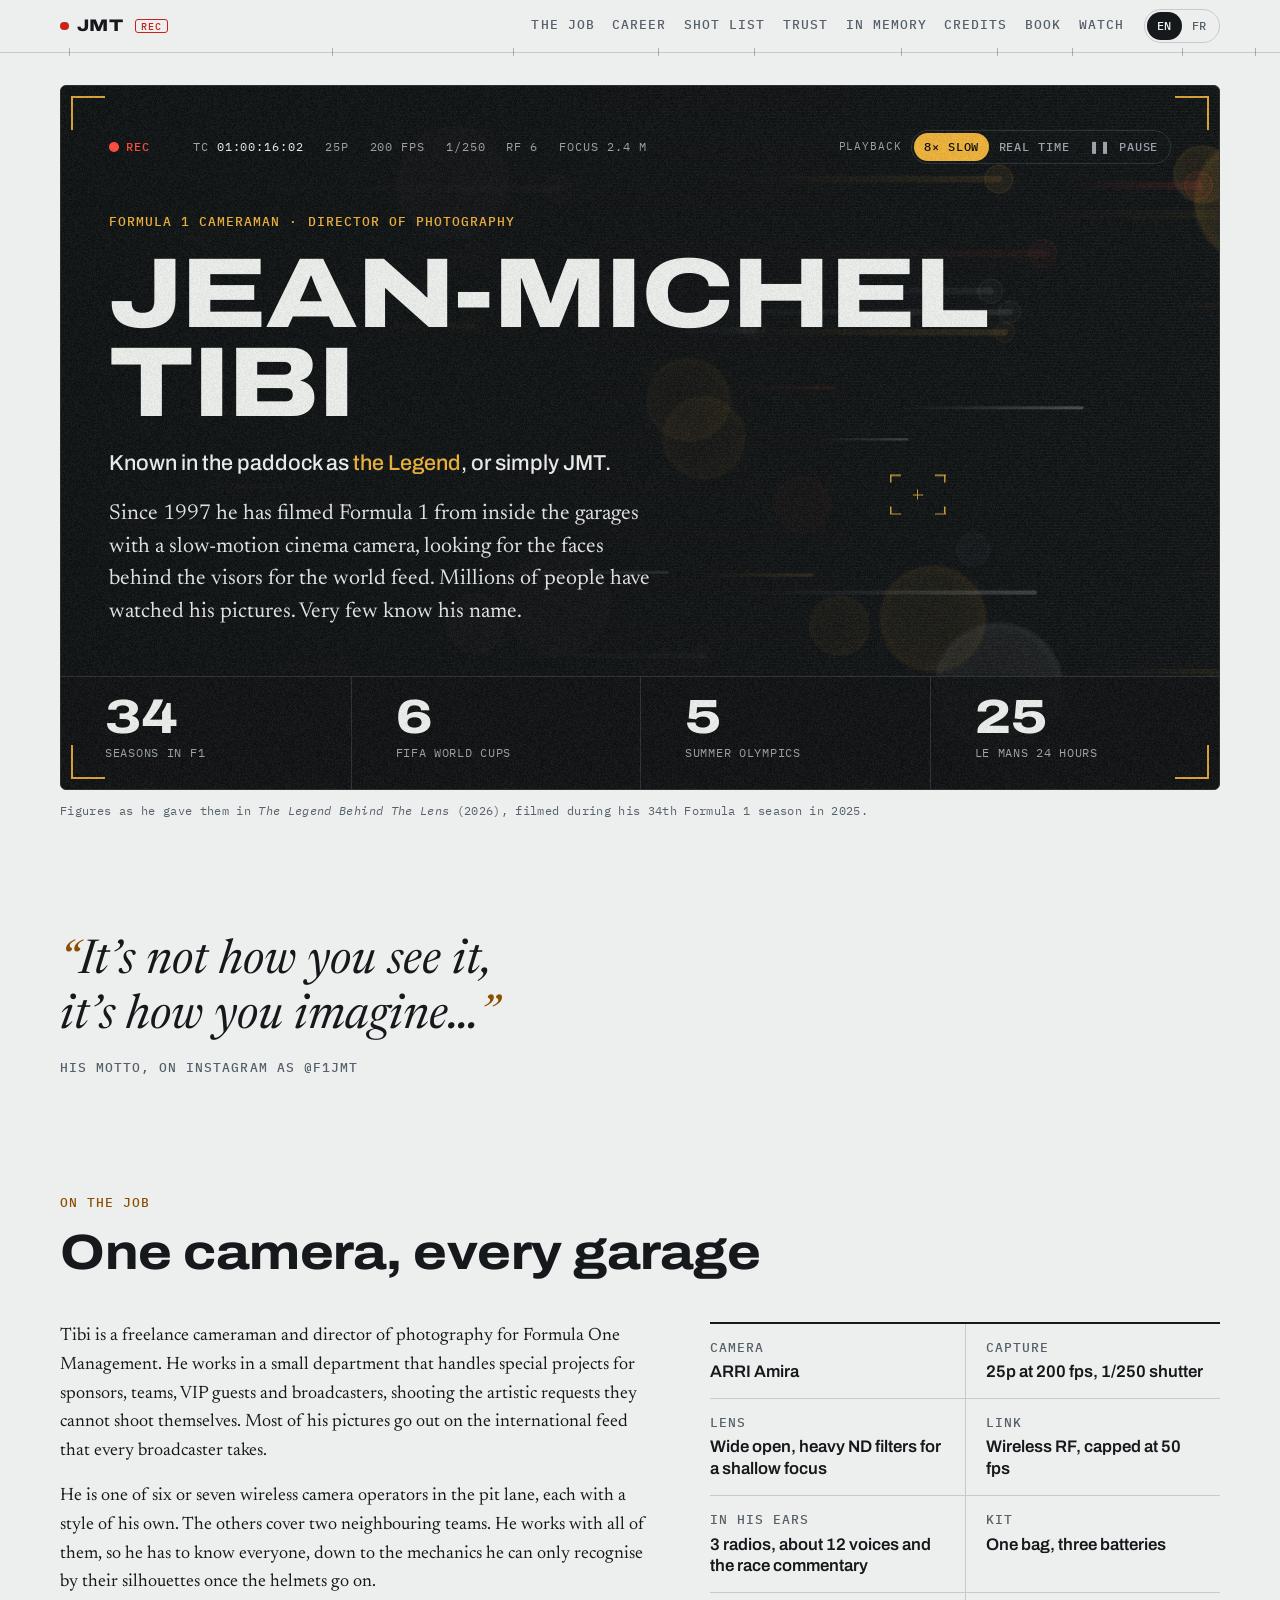
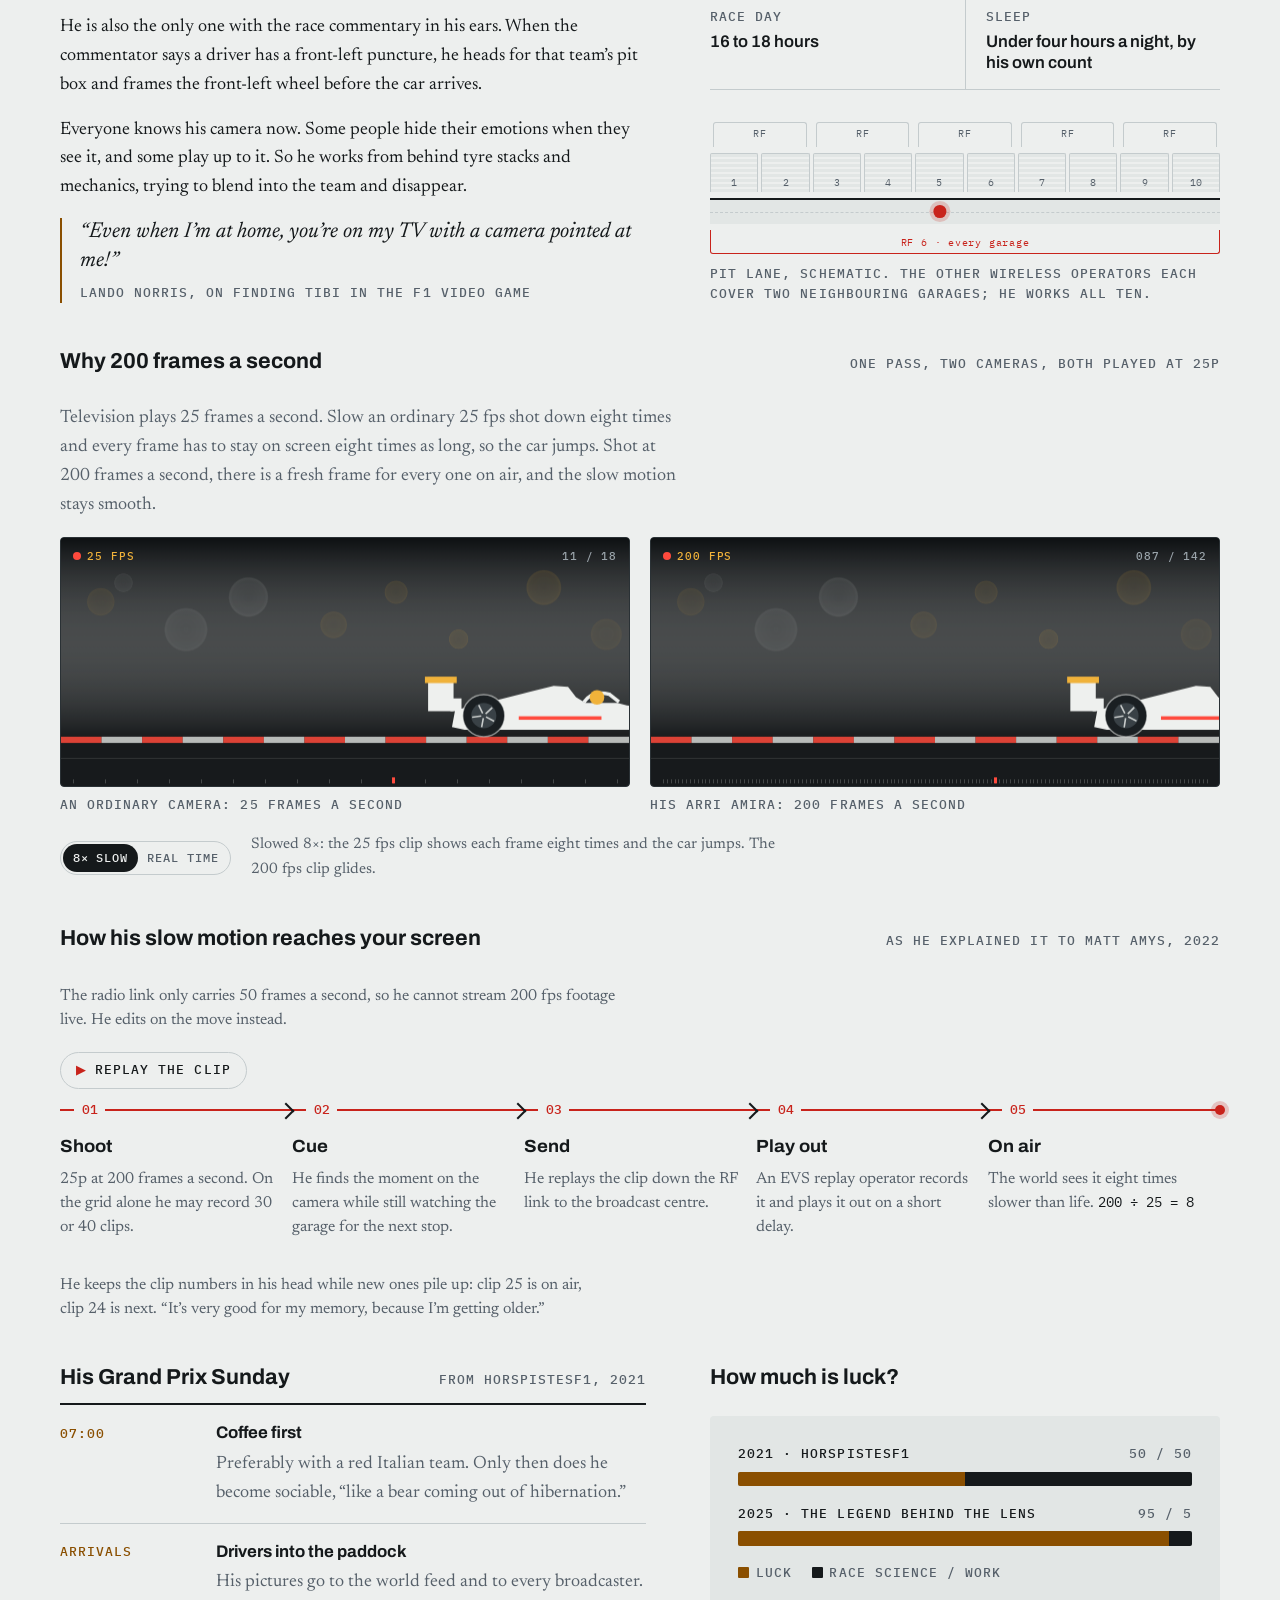
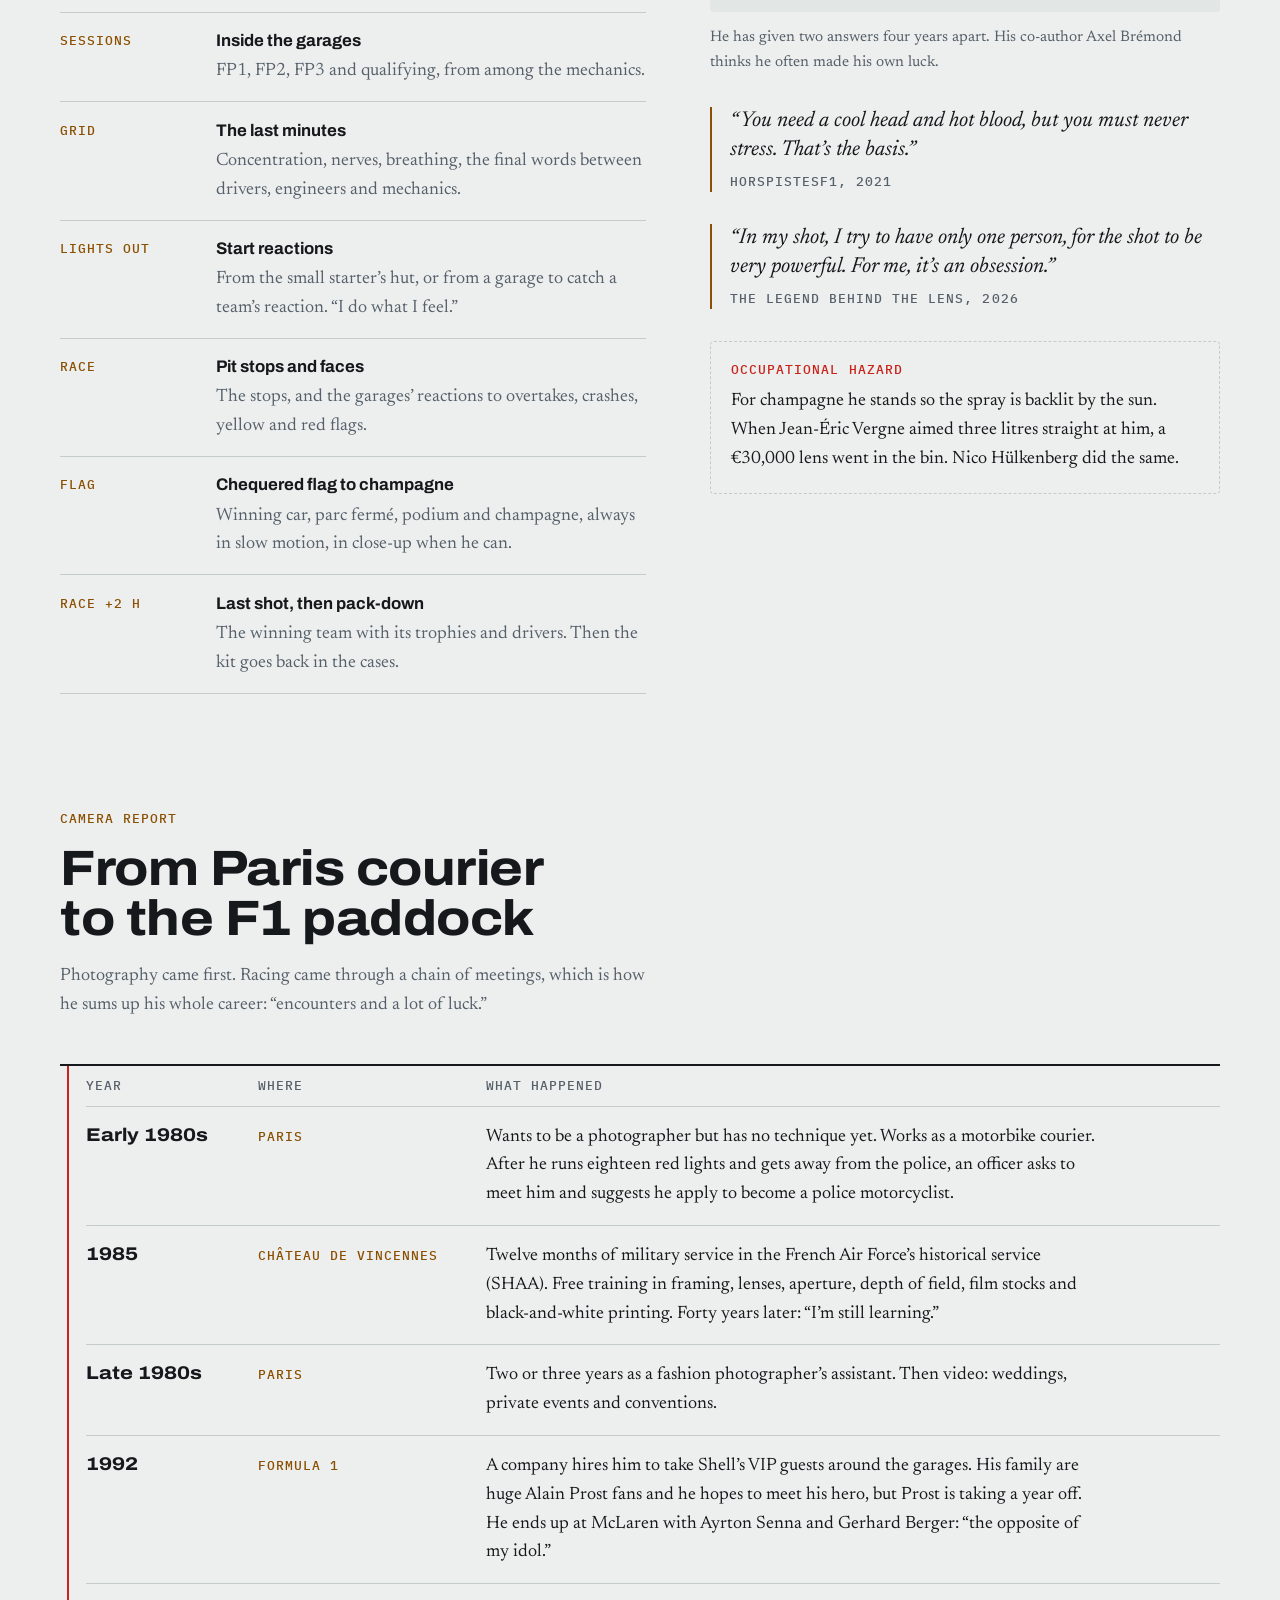
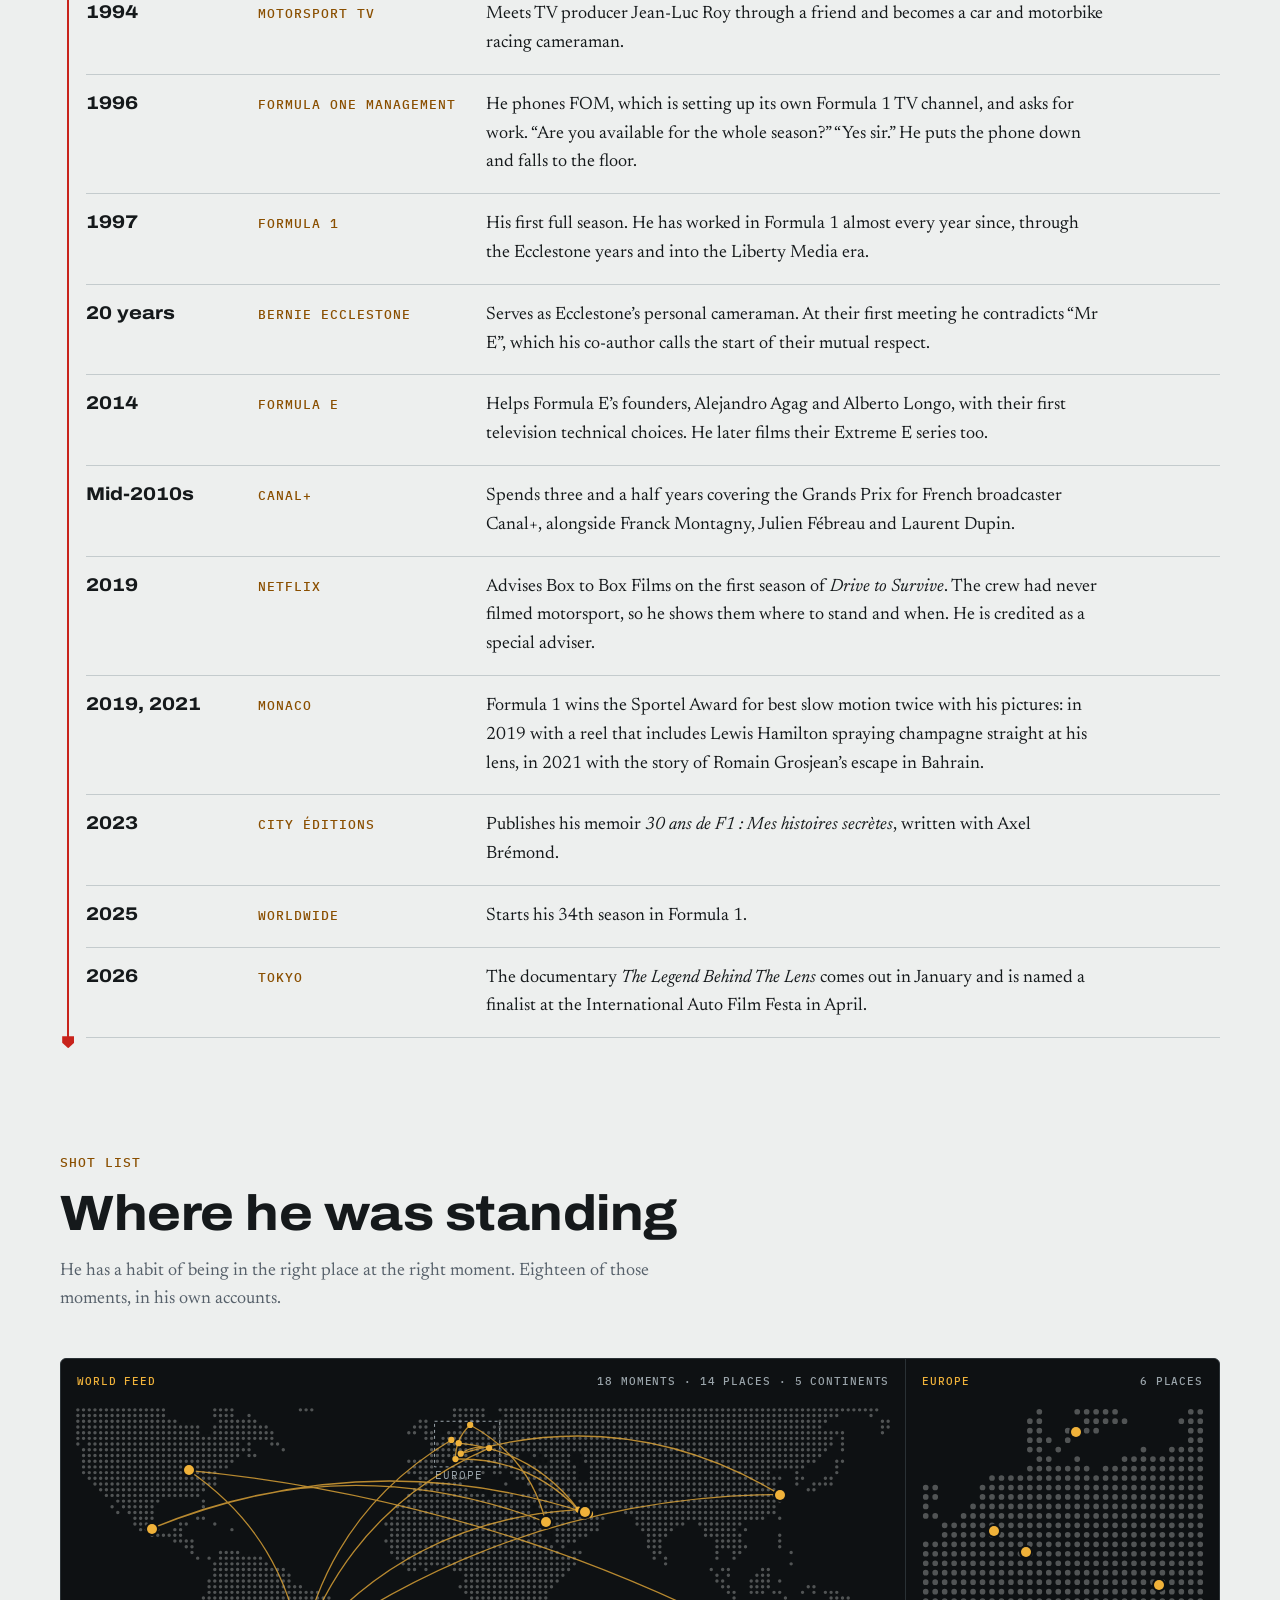
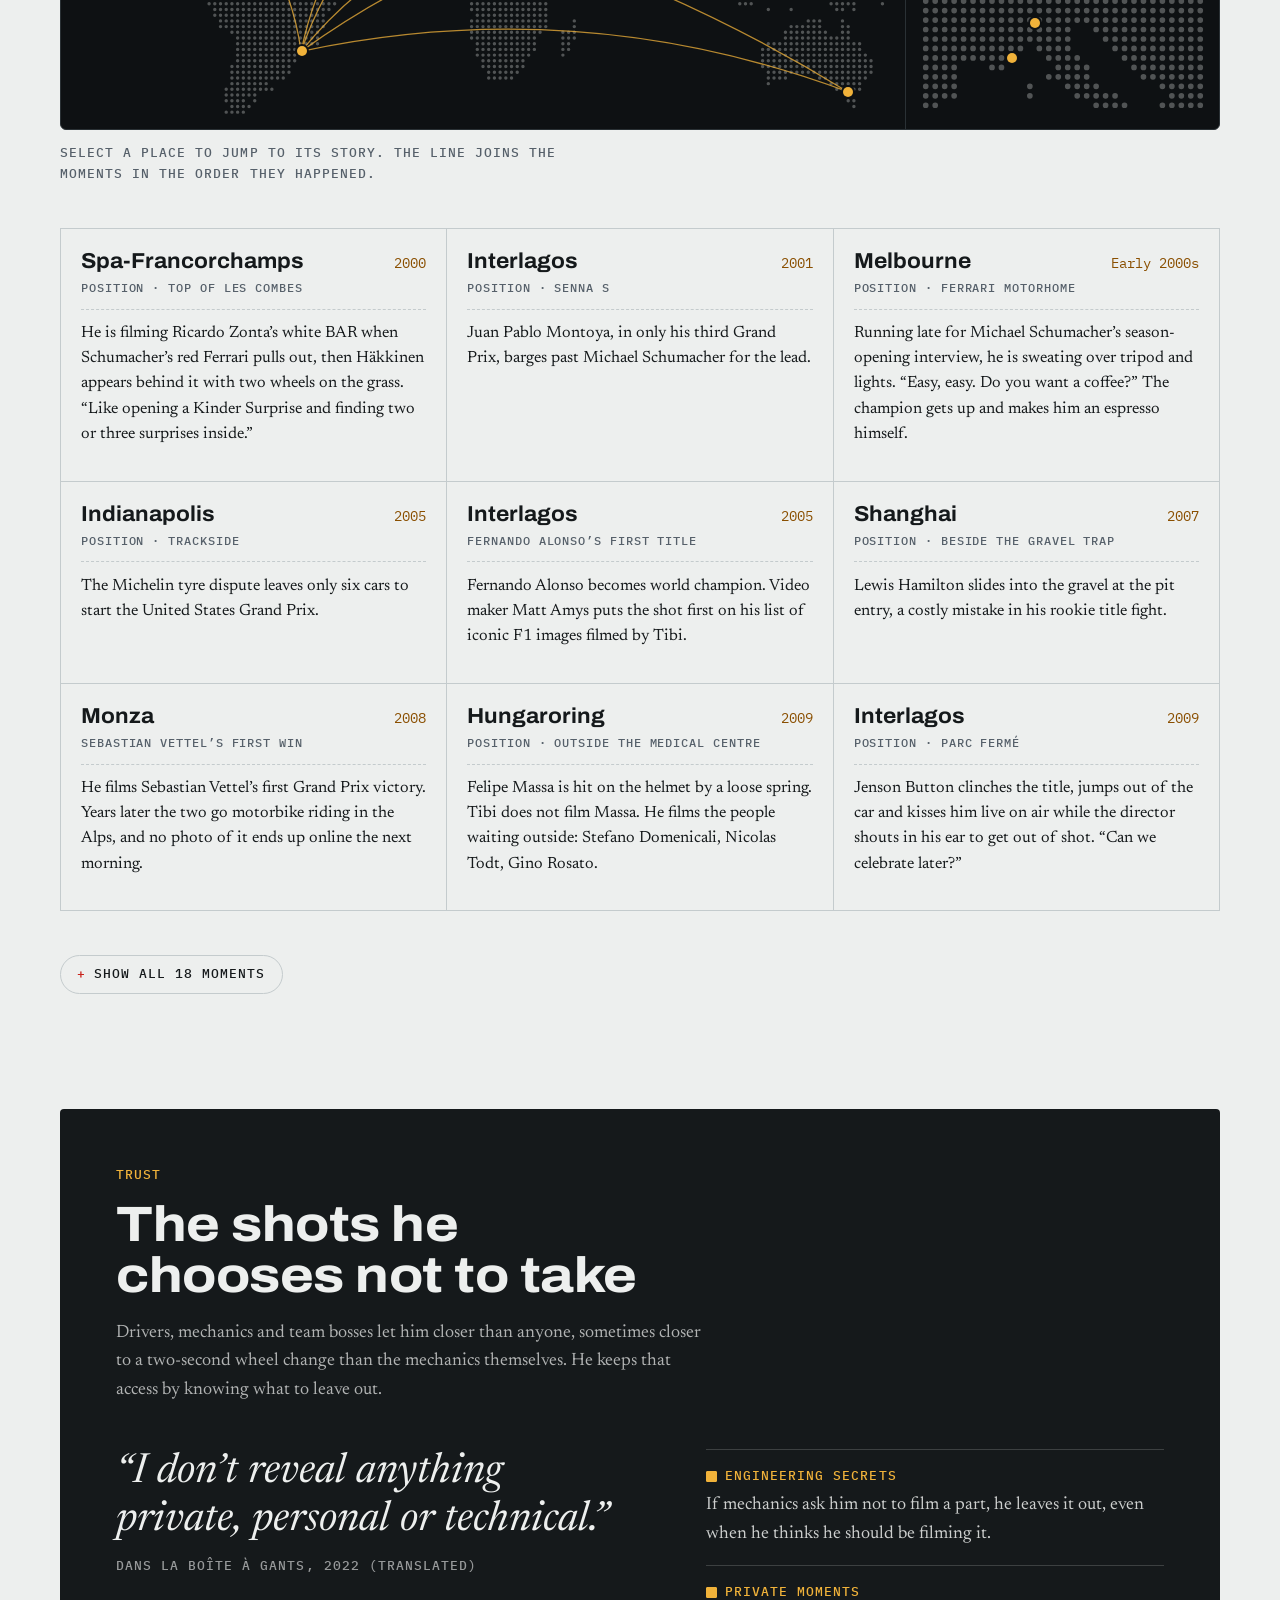
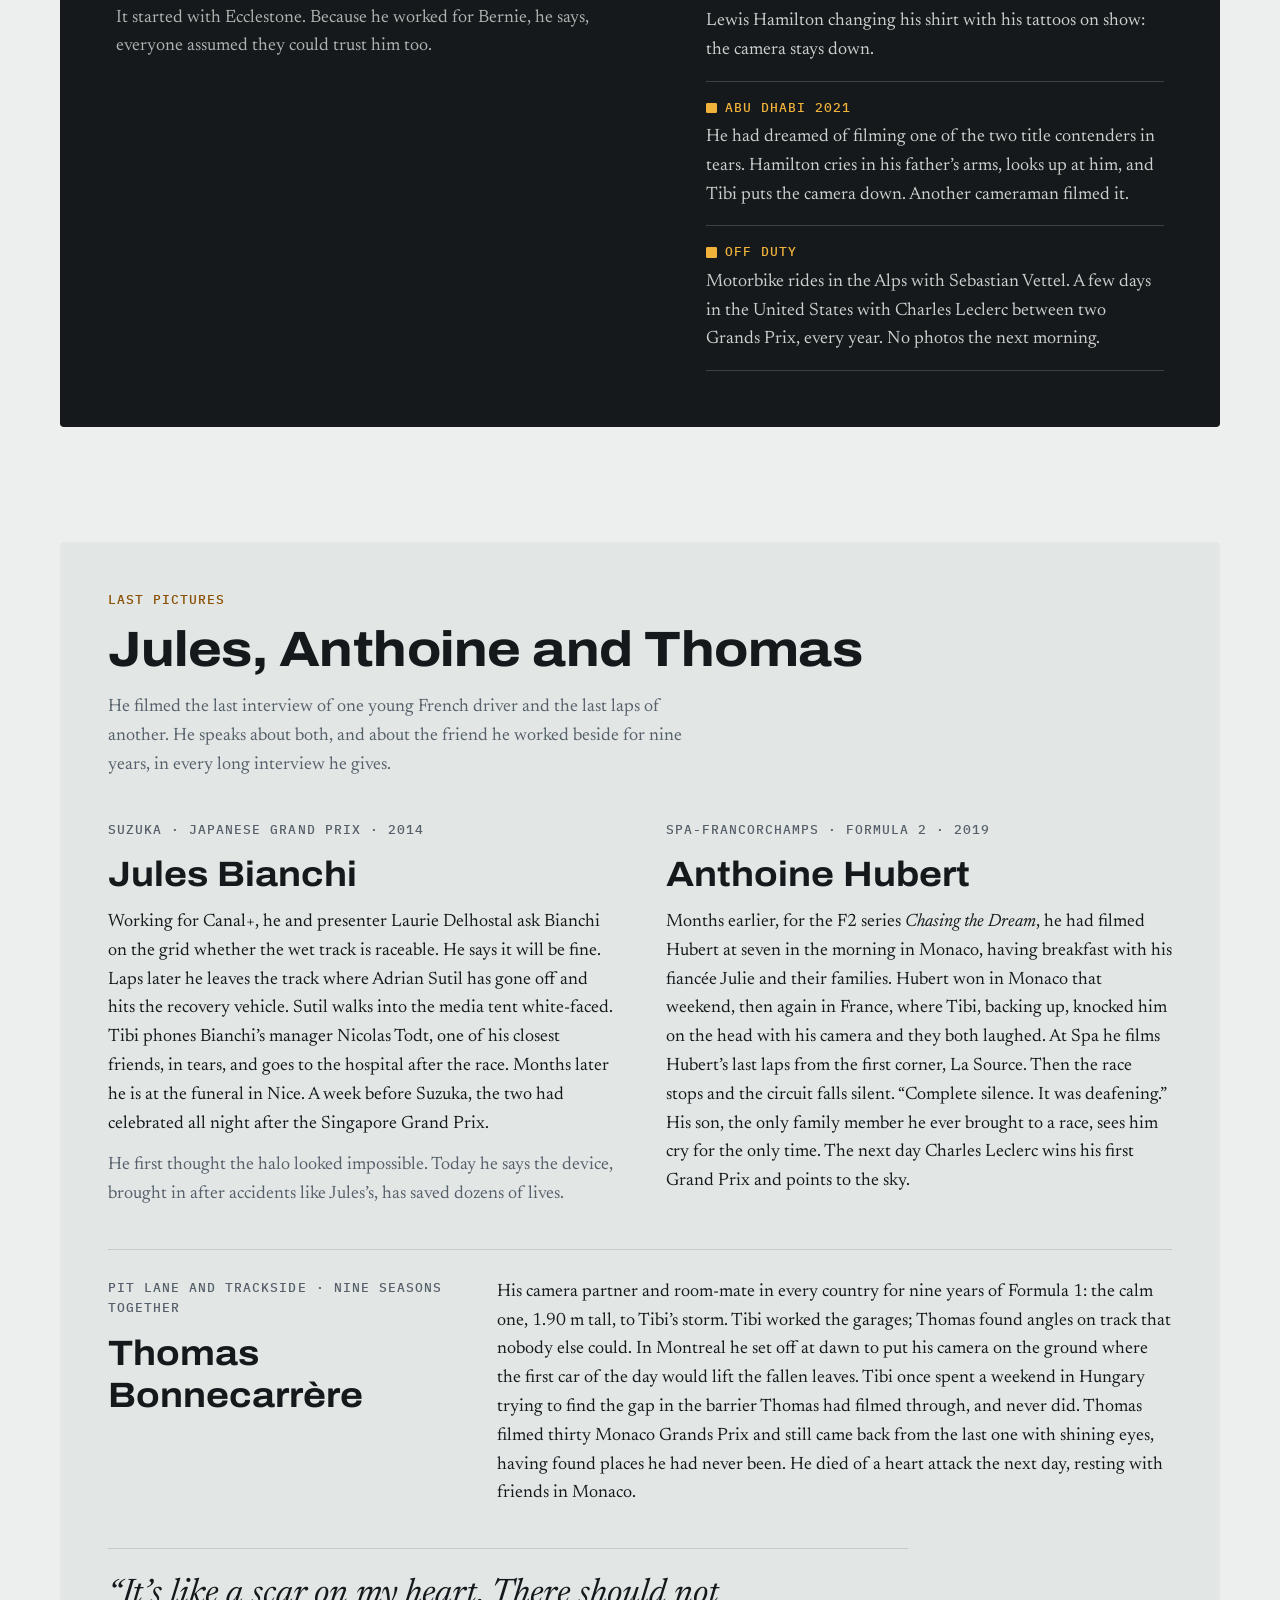
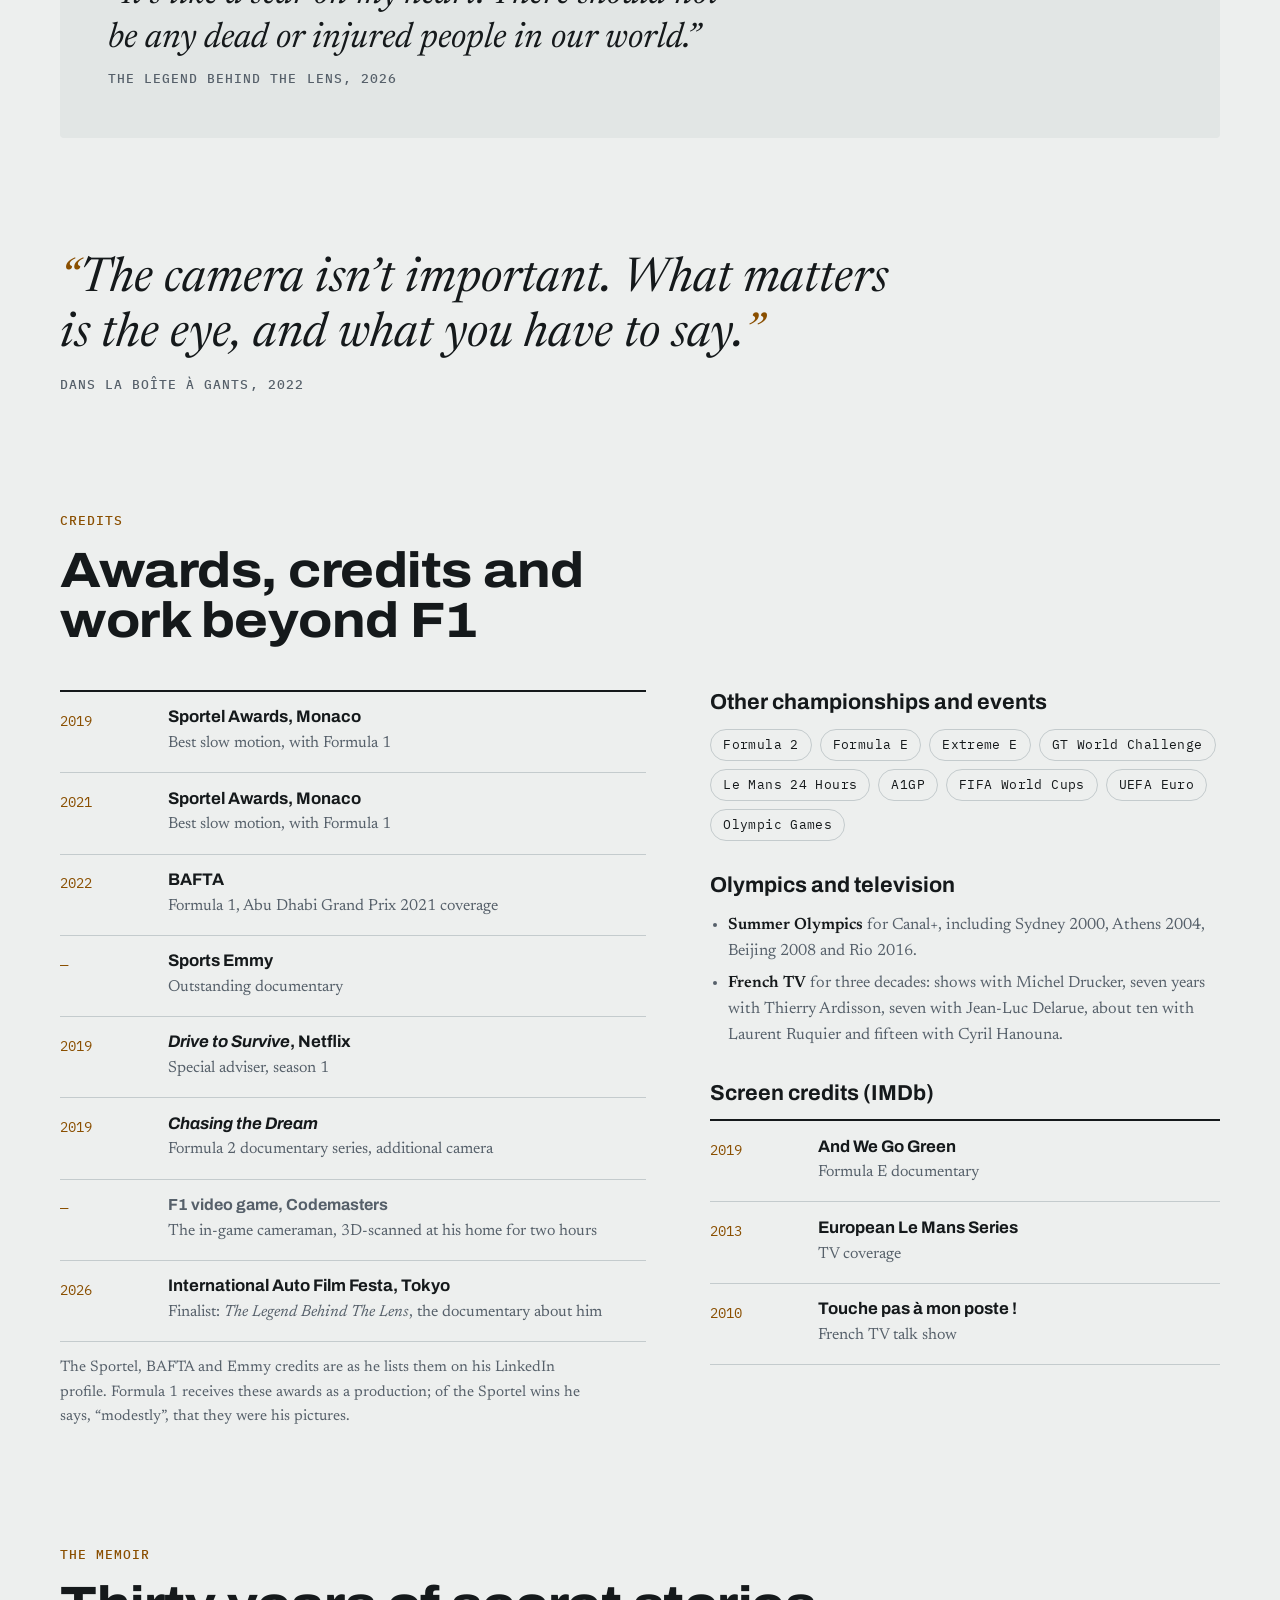
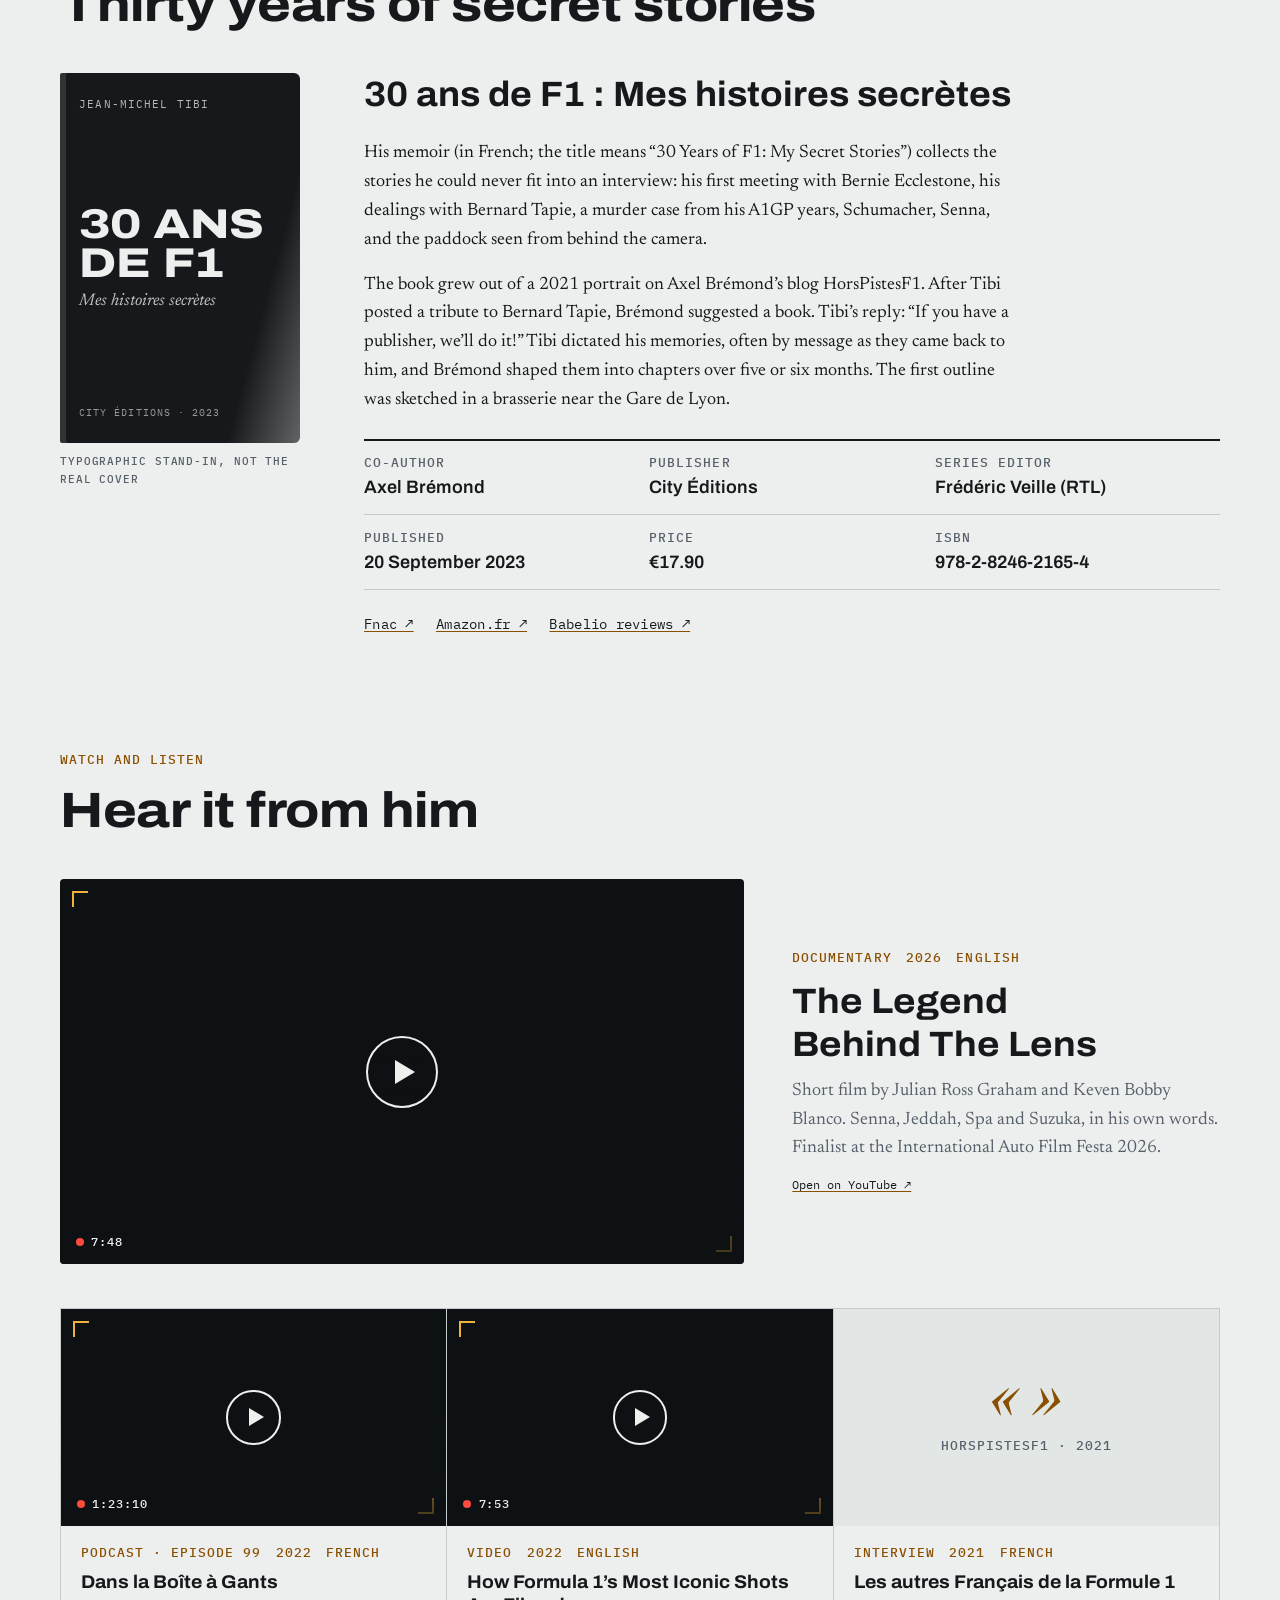
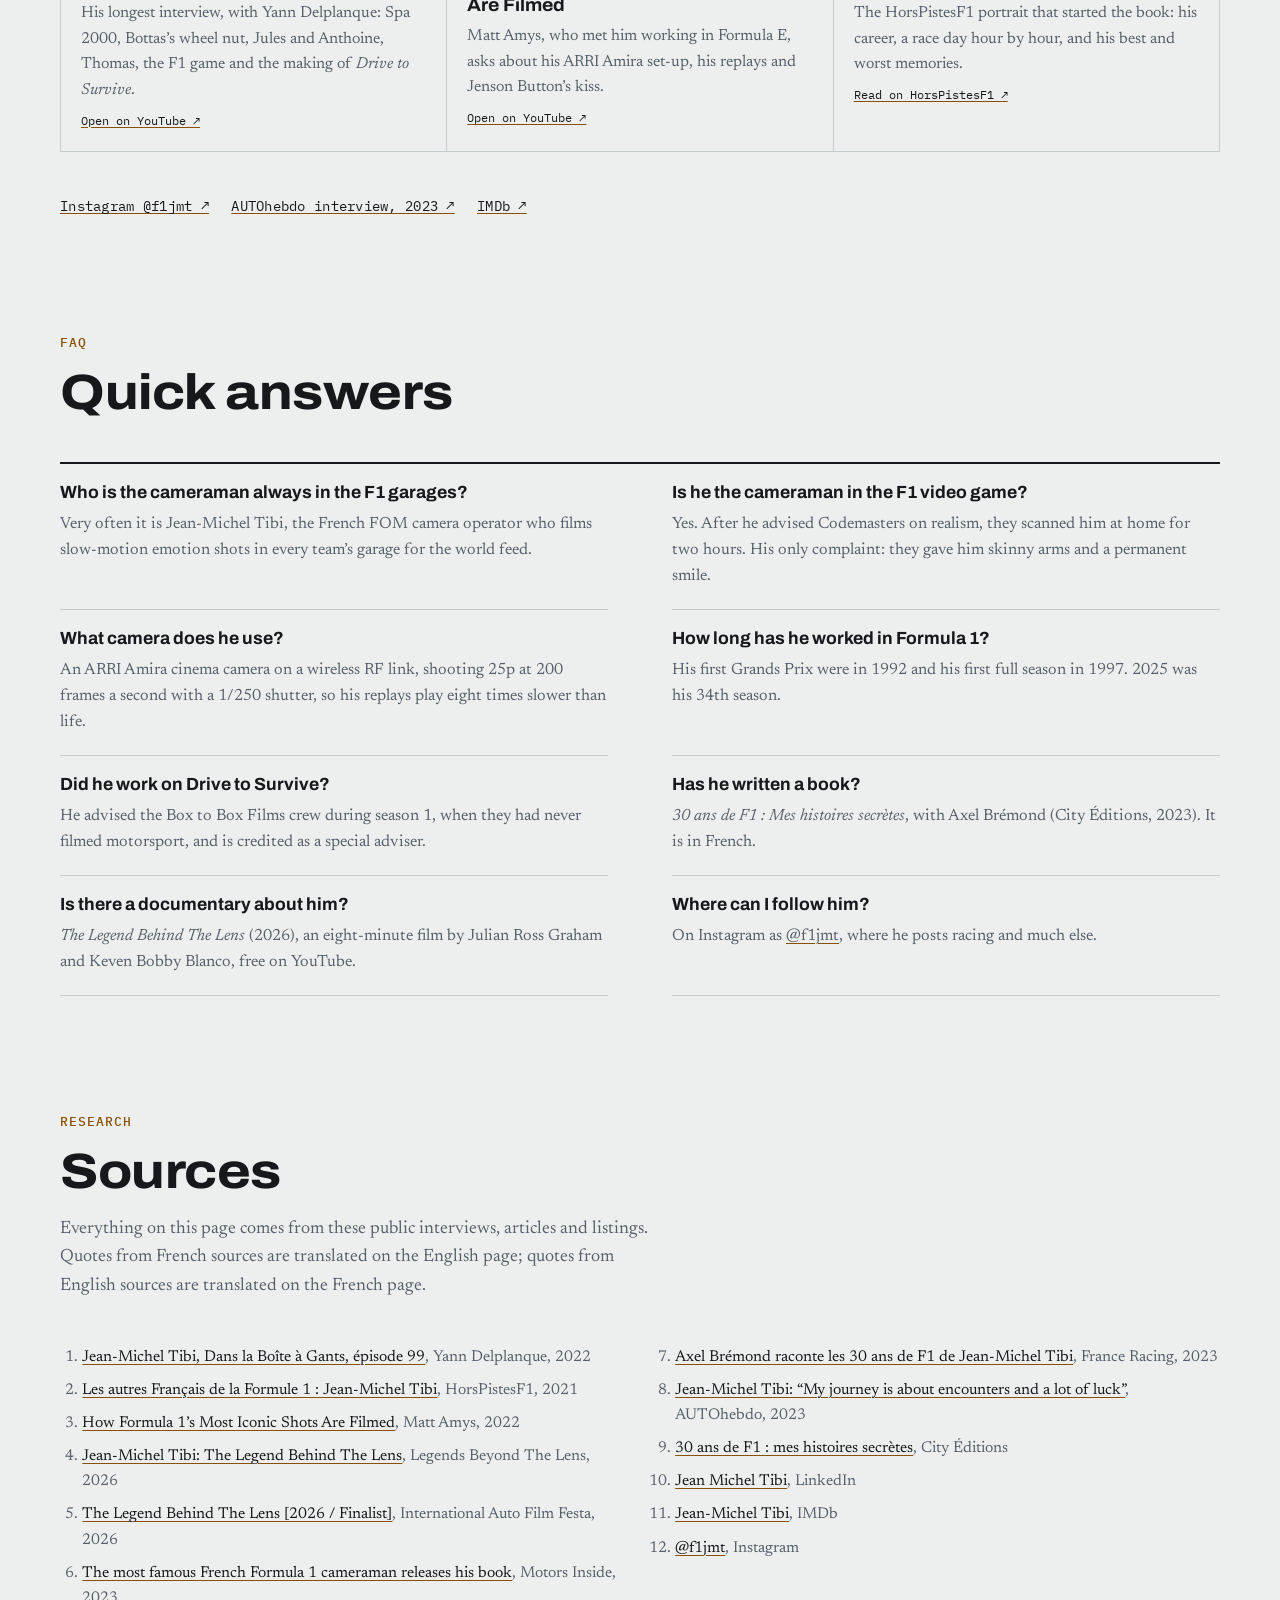
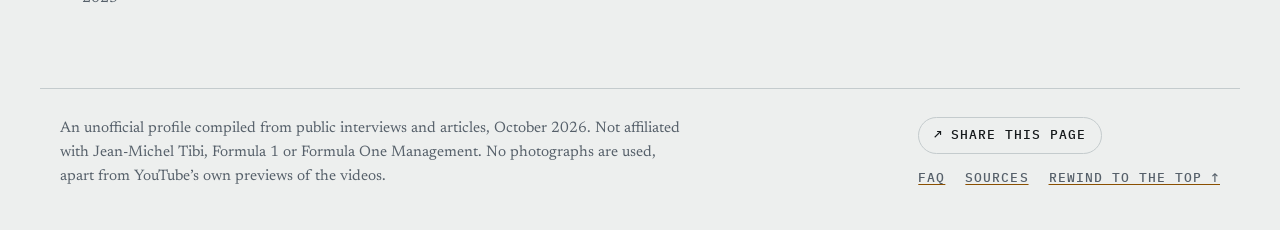
==== commit 84d49f6a: "Bring the animations back in full, and add more Reveals play their full animation again, including d" ====
--- a/index.html
+++ b/index.html
@@ -434,6 +434,7 @@
 
     <div class="report" role="list">
       <div class="playhead" aria-hidden="true"></div>
+      <div class="report-tc" aria-hidden="true"><span class="label" id="report-tc"></span></div>
       <div class="report-row head label" aria-hidden="true">
         <span><span class="t" lang="en">Year</span><span class="t" lang="fr">Année</span></span>
         <span class="h-where"><span class="t" lang="en">Where</span><span class="t" lang="fr">Où</span></span>
--- a/assets/style.css
+++ b/assets/style.css
@@ -770,52 +770,76 @@
   @keyframes hunt { 35% { scale: 1.3; } 70% { scale: 0.92; } }
 
   /* --- scroll reveals ---
-     Content still below the fold at load waits in its start pose (rv-wait) and plays in once,
-     as soon as it reaches the screen. Every move is short and front-loaded, so text is legible
-     within a fraction of a second. A fast scroll gets a brief fade instead (rv-fast): no travel,
-     no stagger, nothing trailing behind the reader. --d staggers items that arrive together. */
+     Content still below the fold at load waits in its start pose (rv-wait) and plays in once as it
+     reaches the screen. Eases are front-loaded, so text is legible early while the motion carries on
+     and settles. On a fast scroll the script starts what is about to arrive a moment early, so it comes
+     into view already moving. --d staggers items that arrive together. */
   .rv-wait { opacity: 0; }
-  .rv.is-in { animation: rise 0.65s var(--ease-out) var(--d, 0ms) backwards; }
-  @keyframes rise { from { opacity: 0; transform: translate3d(0, 18px, 0); } }
-  .rf.is-in { animation: rack 0.85s cubic-bezier(0.2, 0.8, 0.2, 1) var(--d, 0ms) backwards; }
+  .rv.is-in { animation: rise 0.95s var(--ease-out) var(--d, 0ms) backwards; }
+  @keyframes rise { from { opacity: 0; transform: translate3d(0, 28px, 0); } }
+  .rf.is-in { animation: rack 1.3s cubic-bezier(0.2, 0.8, 0.2, 1) var(--d, 0ms) backwards; }
   @keyframes rack {
-    0% { opacity: 0; filter: blur(10px); }
-    45% { opacity: 1; filter: blur(0); }
-    62% { filter: blur(1.6px); }
+    0% { opacity: 0; filter: blur(12px); }
+    50% { opacity: 1; filter: blur(0); }
+    66% { filter: blur(2px); }
     100% { filter: blur(0); }
   }
-  .rf.is-in::after { animation: acquire 1.25s var(--ease-out) var(--d, 0ms) backwards; }
-  .ty.is-in { animation: type 0.5s steps(22, end) var(--d, 0ms) backwards; }
+  .rf.is-in::after { animation: acquire 1.7s var(--ease-out) calc(var(--d, 0ms) + 0.1s) backwards; }
+  .ty.is-in { animation: type 0.75s steps(24, end) var(--d, 0ms) backwards; }
   @keyframes type { from { clip-path: inset(0 100% 0 0); } }
   .slowmo .w { display: inline-block; }
-  .slowmo.is-in .w { animation: word 0.75s var(--ease-out) backwards; animation-delay: calc(var(--d, 0ms) + var(--wi, 0) * 50ms); }
-  @keyframes word { from { opacity: 0.05; filter: blur(6px); transform: translate3d(0, 0.18em, 0); } }
-  .wipe.is-in { animation: wipe 0.7s var(--ease-out) var(--d, 0ms) backwards; }
-  @keyframes wipe { from { opacity: 0.25; clip-path: inset(0 100% 0 0); } }
-  .shot.is-in::before { animation: acquire 1.15s var(--ease-out) calc(var(--d, 0ms) + 0.1s) backwards; }
+  .slowmo.is-in .w { animation: word 1.15s var(--ease-out) backwards; animation-delay: calc(var(--d, 0ms) + var(--wi, 0) * 85ms); }
+  @keyframes word { from { opacity: 0.05; filter: blur(8px); transform: translate3d(0, 0.25em, 0); } }
+  .wipe.is-in { animation: wipe 1s var(--ease-out) var(--d, 0ms) backwards; }
+  @keyframes wipe { from { opacity: 0.2; clip-path: inset(0 100% 0 0); transform: translate3d(-18px, 0, 0); } }
+  /* story cards tilt up into frame, left to right, then their frame lines lock on */
+  .shots { perspective: 1400px; }
+  .card.is-in { transform-origin: 50% 100%; animation: card-in 1.05s var(--ease-out) var(--d, 0ms) backwards; }
+  @keyframes card-in { from { opacity: 0; transform: translate3d(0, 48px, 0) rotateX(18deg); } }
+  .shot.is-in::before { animation: acquire 1.4s var(--ease-out) calc(var(--d, 0ms) + 0.25s) backwards; }
   @keyframes acquire {
     0% { opacity: 0; transform: scale(1.12); }
     28% { opacity: 1; transform: scale(1); }
     72% { opacity: 1; }
     100% { opacity: 0; transform: scale(1); }
   }
-  .odds.is-in .bar span { animation: fill 1s var(--ease-out) backwards; }
-  .odds.is-in .bar .luck { transform-origin: left; animation-delay: calc(var(--d, 0ms) + 0.15s); }
-  .odds.is-in .bar .work { transform-origin: right; animation-delay: calc(var(--d, 0ms) + 0.3s); }
-  .odds.is-in .odds-row + .odds-row .bar .luck { animation-delay: calc(var(--d, 0ms) + 0.35s); }
-  .odds.is-in .odds-row + .odds-row .bar .work { animation-delay: calc(var(--d, 0ms) + 0.5s); }
+  /* the trust panel opens from a letterbox */
+  .widen.is-in { animation: widen 1.25s var(--ease-out) var(--d, 0ms) backwards; }
+  @keyframes widen { from { clip-path: inset(0 8% round 4px); } to { clip-path: inset(0 0 round 4px); } }
+  .odds.is-in .bar span { animation: fill 1.4s var(--ease-out) backwards; }
+  .odds.is-in .bar .luck { transform-origin: left; animation-delay: calc(var(--d, 0ms) + 0.3s); }
+  .odds.is-in .bar .work { transform-origin: right; animation-delay: calc(var(--d, 0ms) + 0.55s); }
+  .odds.is-in .odds-row + .odds-row .bar .luck { animation-delay: calc(var(--d, 0ms) + 0.6s); }
+  .odds.is-in .odds-row + .odds-row .bar .work { animation-delay: calc(var(--d, 0ms) + 0.85s); }
   @keyframes fill { from { transform: scaleX(0); } }
-  .refusals li.is-in .label::before { animation: stop-on 0.5s cubic-bezier(0.2, 0.8, 0.2, 1) calc(var(--d, 0ms) + 0.2s) backwards; }
+  .refusals li.is-in .label::before { animation: stop-on 0.7s cubic-bezier(0.2, 0.8, 0.2, 1) calc(var(--d, 0ms) + 0.35s) backwards; }
   @keyframes stop-on { from { background: transparent; transform: scale(1.8); } }
-  .cover.is-in { animation: book-in 1s cubic-bezier(0.2, 0.8, 0.2, 1) var(--d, 0ms) backwards; }
-  @keyframes book-in { from { opacity: 0; transform: rotateY(-48deg) rotateX(6deg) translateX(-14px); } }
-  /* a fast scroll: just a short fade */
-  .rv-fast.is-in, .rv-fast.is-in .w, .rv-fast.is-in .bar span { animation: quick 0.22s ease-out backwards !important; }
-  .rv-fast.is-in::before, .rv-fast.is-in::after, .rv-fast.is-in .label::before { animation: none !important; }
-  @keyframes quick { from { opacity: 0; } }
-  /* a very fast scroll: content ahead of the reader is simply shown */
-  .rv-instant.is-in, .rv-instant.is-in .w, .rv-instant.is-in .bar span,
-  .rv-instant.is-in::before, .rv-instant.is-in::after, .rv-instant.is-in .label::before { animation: none !important; }
+  /* occupational hazard: the warning label blinks as it arrives */
+  .hazard.is-in .label { animation: warn 0.5s steps(2, jump-none) calc(var(--d, 0ms) + 0.5s) 3; }
+  @keyframes warn { 50% { opacity: 0.15; } }
+  /* the memoir swings in on its spine, then light sweeps across the cover */
+  .cover.is-in { animation: book-in 1.4s cubic-bezier(0.2, 0.8, 0.2, 1) var(--d, 0ms) backwards; }
+  @keyframes book-in { from { opacity: 0; transform: rotateY(-55deg) rotateX(6deg) translateX(-18px); } }
+  .cover.is-in::before {
+    content: "";
+    position: absolute;
+    inset: 0;
+    z-index: 1;
+    pointer-events: none;
+    background: linear-gradient(105deg, transparent 38%, color-mix(in srgb, var(--paper) 40%, transparent) 50%, transparent 62%) 0 0 / 250% 100% no-repeat;
+    animation: sheen 1.3s ease-in-out calc(var(--d, 0ms) + 1.15s) backwards;
+  }
+  @keyframes sheen { from { background-position: 100% 0; } to { background-position: 0 0; } }
+  /* the world feed switches on like a monitor before the route draws */
+  .atlas.is-in .atlas-grid { animation: crt 1s var(--ease-out) backwards; }
+  @keyframes crt {
+    0% { clip-path: inset(49.6% 0 round 6px); filter: brightness(2.2); }
+    22% { clip-path: inset(47% 0 round 6px); filter: brightness(2.2); }
+    100% { clip-path: inset(0 0 round 6px); filter: brightness(1); }
+  }
+  /* the header drops in as the camera powers on */
+  .site-head { animation: head-in 0.8s var(--ease-out) 0.15s backwards; }
+  @keyframes head-in { from { transform: translateY(-100%); } }
 
   /* --- hover and state transitions --- */
   .cover { transition: transform 0.6s cubic-bezier(0.2, 0.8, 0.2, 1); }
@@ -1112,9 +1136,9 @@
   .menu .corner { animation-delay: 0.05s; }
   @keyframes menu-in { from { opacity: 0; transform: translateY(-8px); } }
 
-  .atlas.is-in .route { animation: draw 3.6s linear 0.3s backwards; }
+  .atlas.is-in .route { animation: draw 4.2s linear 0.9s backwards; }
   @keyframes draw { from { stroke-dasharray: 1; stroke-dashoffset: 1; } to { stroke-dasharray: 1; stroke-dashoffset: 0; } }
-  .atlas.is-in .pin { animation: pin-in 0.5s cubic-bezier(0.2, 0.8, 0.2, 1.4) backwards; animation-delay: calc(0.22s + var(--at, 0) * 3.6s); }
+  .atlas.is-in .pin { animation: pin-in 0.5s cubic-bezier(0.2, 0.8, 0.2, 1.4) backwards; animation-delay: calc(0.82s + var(--at, 0) * 4.2s); }
   @keyframes pin-in { from { opacity: 0; transform: scale(0); } }
   .pin.is-hot::before { animation: pin-pulse 1.2s ease-out infinite; }
   @keyframes pin-pulse { 0% { box-shadow: 0 0 0 2px var(--screen), 0 0 0 2px color-mix(in srgb, var(--frame) 60%, transparent); } 100% { box-shadow: 0 0 0 2px var(--screen), 0 0 0 14px transparent; } }
@@ -1310,3 +1334,77 @@
   .shots.is-collapsed .shot { display: grid !important; }
   .more { display: none; }
 }
+
+/* =====================================================================
+   v8: animations back and more — pinned career year, on-air card, chapter
+   marks, sliding toggles, card tilt, travelling map signal, spinning figures
+   ===================================================================== */
+.spec dd, .facts dd { font-variant-numeric: tabular-nums; }
+
+/* reading progress: chapter marks on the bar under the header */
+.progress i { position: absolute; top: -3px; width: 1px; height: 8px; background: var(--muted); opacity: 0.45; transition: background-color 0.3s, opacity 0.3s, height 0.3s, top 0.3s; }
+.progress i.is-current { background: var(--tally); opacity: 1; top: -4px; height: 10px; }
+
+/* career: the year under the playhead, pinned while you scroll the timeline */
+.report-tc { position: sticky; top: calc(env(safe-area-inset-top, 0px) + 4rem); height: 0; z-index: 2; pointer-events: none; }
+.report-tc .label {
+  position: absolute;
+  right: 0;
+  top: 0;
+  display: inline-flex;
+  align-items: center;
+  gap: 0.5rem;
+  max-width: 100%;
+  padding: 0.38rem 0.75rem;
+  border-radius: 999px;
+  background: var(--ink);
+  color: var(--paper);
+  font-variant-numeric: tabular-nums;
+  white-space: nowrap;
+  opacity: 0;
+  transform: translateY(-6px);
+  transition: opacity 0.25s, transform 0.35s var(--ease-out);
+}
+.report-tc .label::before { content: ""; flex: none; width: 0.5rem; height: 0.5rem; border-radius: 50%; background: var(--tally); }
+.report-tc.is-on .label { opacity: 1; transform: none; }
+@media (max-width: 760px) { .report-tc { display: none; } }
+
+/* shot list: the card on air (the director cuts across the row crossing mid-screen) */
+.shot.is-air::before { opacity: 1; --c: var(--tally); }
+.shot.is-air::after { opacity: 1; }
+
+/* toggles: one highlight slides to the pressed button */
+.switch { position: relative; }
+.switch button { position: relative; z-index: 1; }
+.switch-ink {
+  position: absolute;
+  z-index: 0;
+  top: 2px;
+  bottom: 2px;
+  left: 0;
+  width: var(--sw, 0px);
+  border-radius: 999px;
+  background: var(--ink);
+  transform: translateX(var(--sx, 0px));
+  opacity: 0;
+  pointer-events: none;
+}
+.switch-ink.is-on { opacity: 1; }
+.speed .switch .switch-ink { background: var(--frame); }
+:root.has-switch-ink .switch button[aria-pressed="true"] { background: transparent; }
+
+/* shot map: a signal keeps travelling the route */
+.atlas .signal { fill: var(--rec); }
+.atlas .signal-glow { fill: var(--rec); opacity: 0.25; }
+
+@media (prefers-reduced-motion: no-preference) {
+  .switch-ink { transition: transform 0.5s var(--ease-out), width 0.5s var(--ease-out), opacity 0.2s; }
+  .shot.is-air::before { transform: none; }
+  .shot.is-air::after { animation: tally 1.2s steps(2, jump-none) infinite; }
+  .atlas .signal-glow { animation: sig-pulse 1.6s ease-out infinite; }
+  @keyframes sig-pulse { 0% { opacity: 0.45; } 100% { opacity: 0.05; } }
+  /* story cards lean toward the pointer */
+  @media (hover: hover) and (pointer: fine) {
+    .shot { transform: rotateX(var(--rx, 0deg)) rotateY(var(--ry, 0deg)); transition: transform 0.5s var(--ease-out); }
+  }
+}
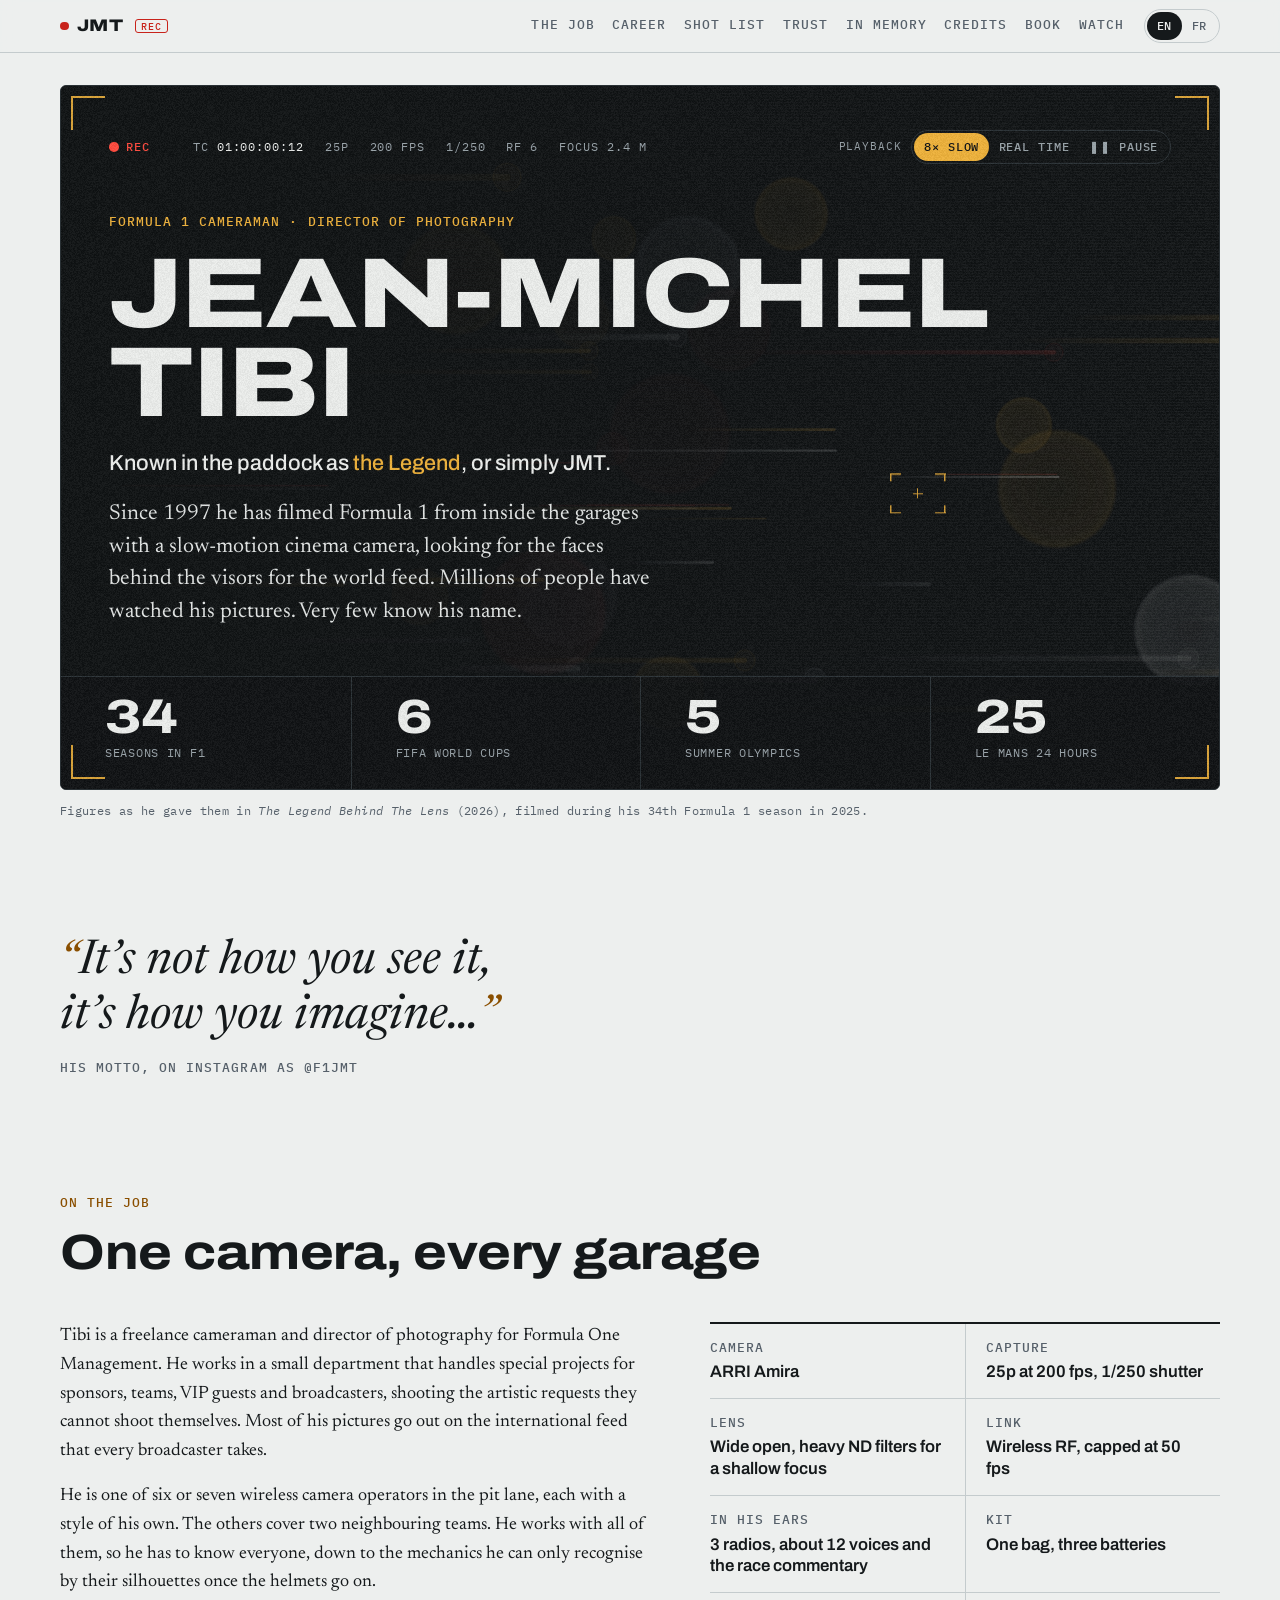
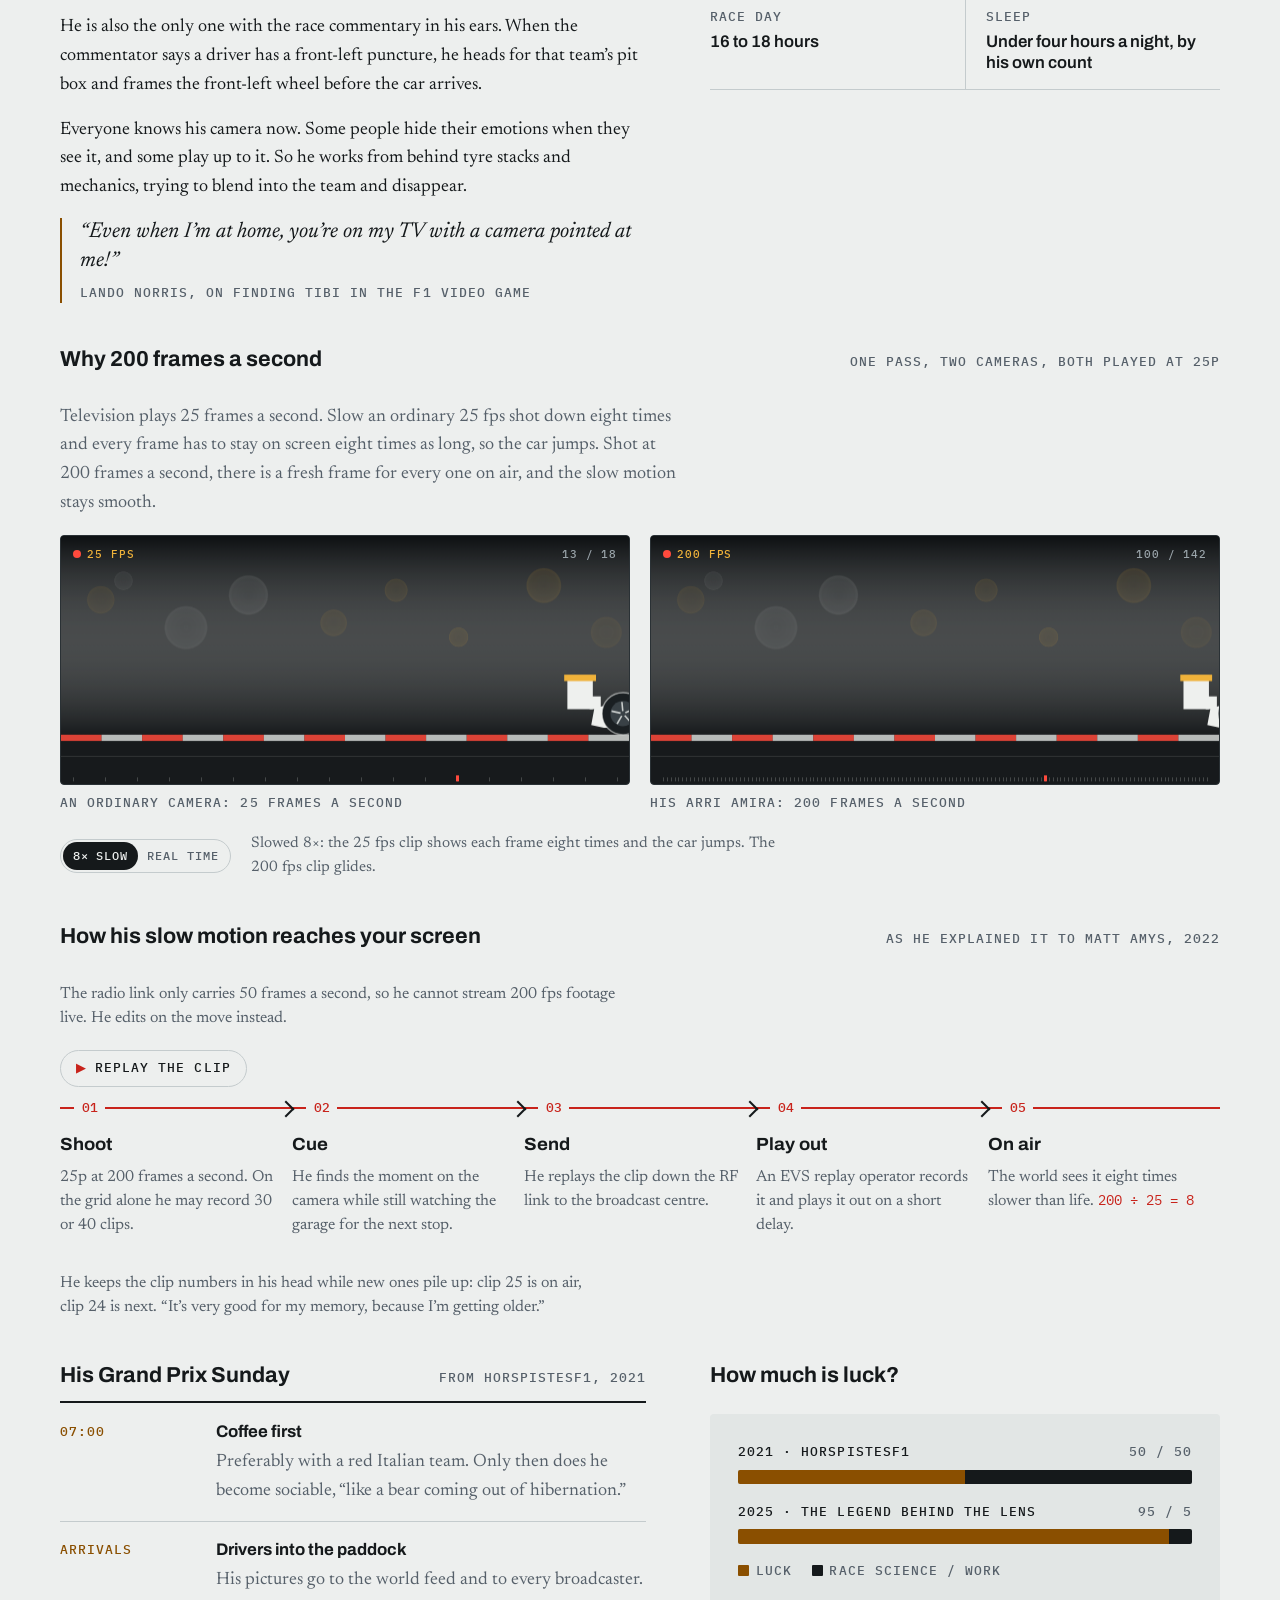
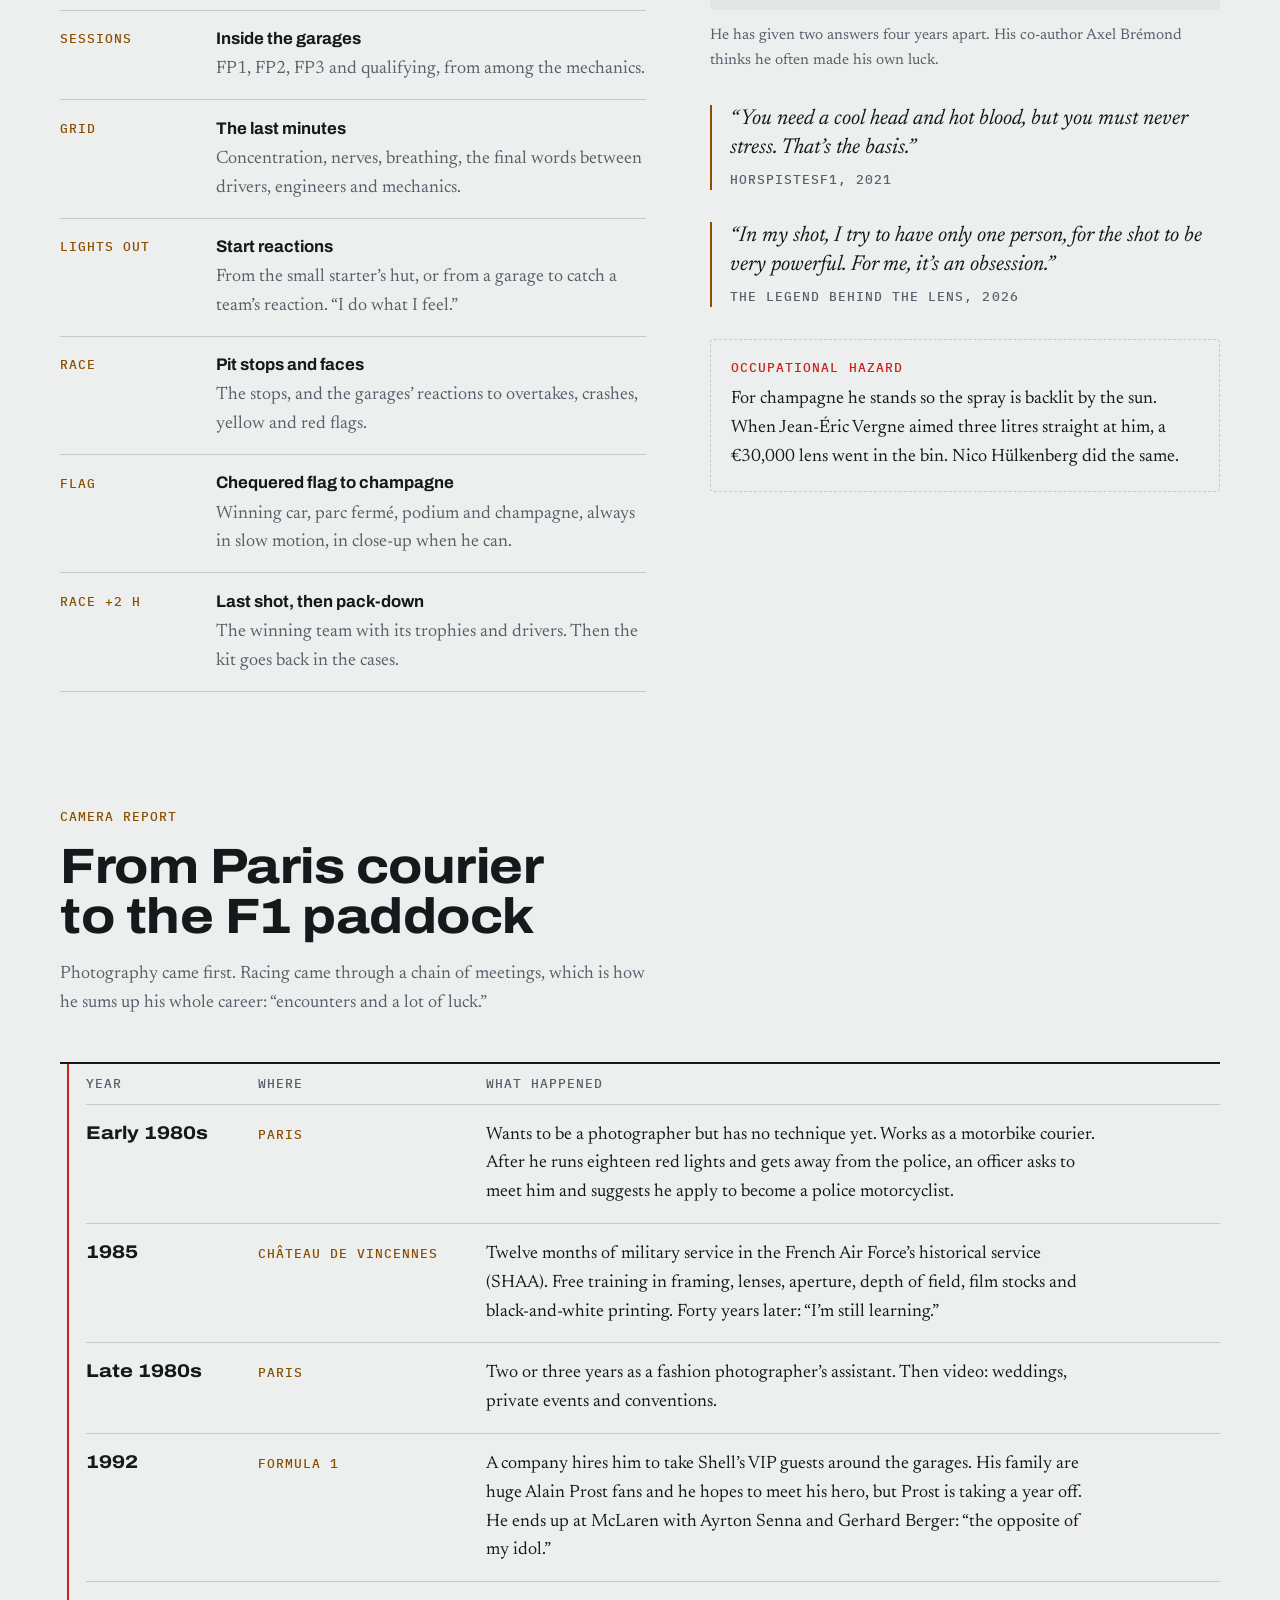
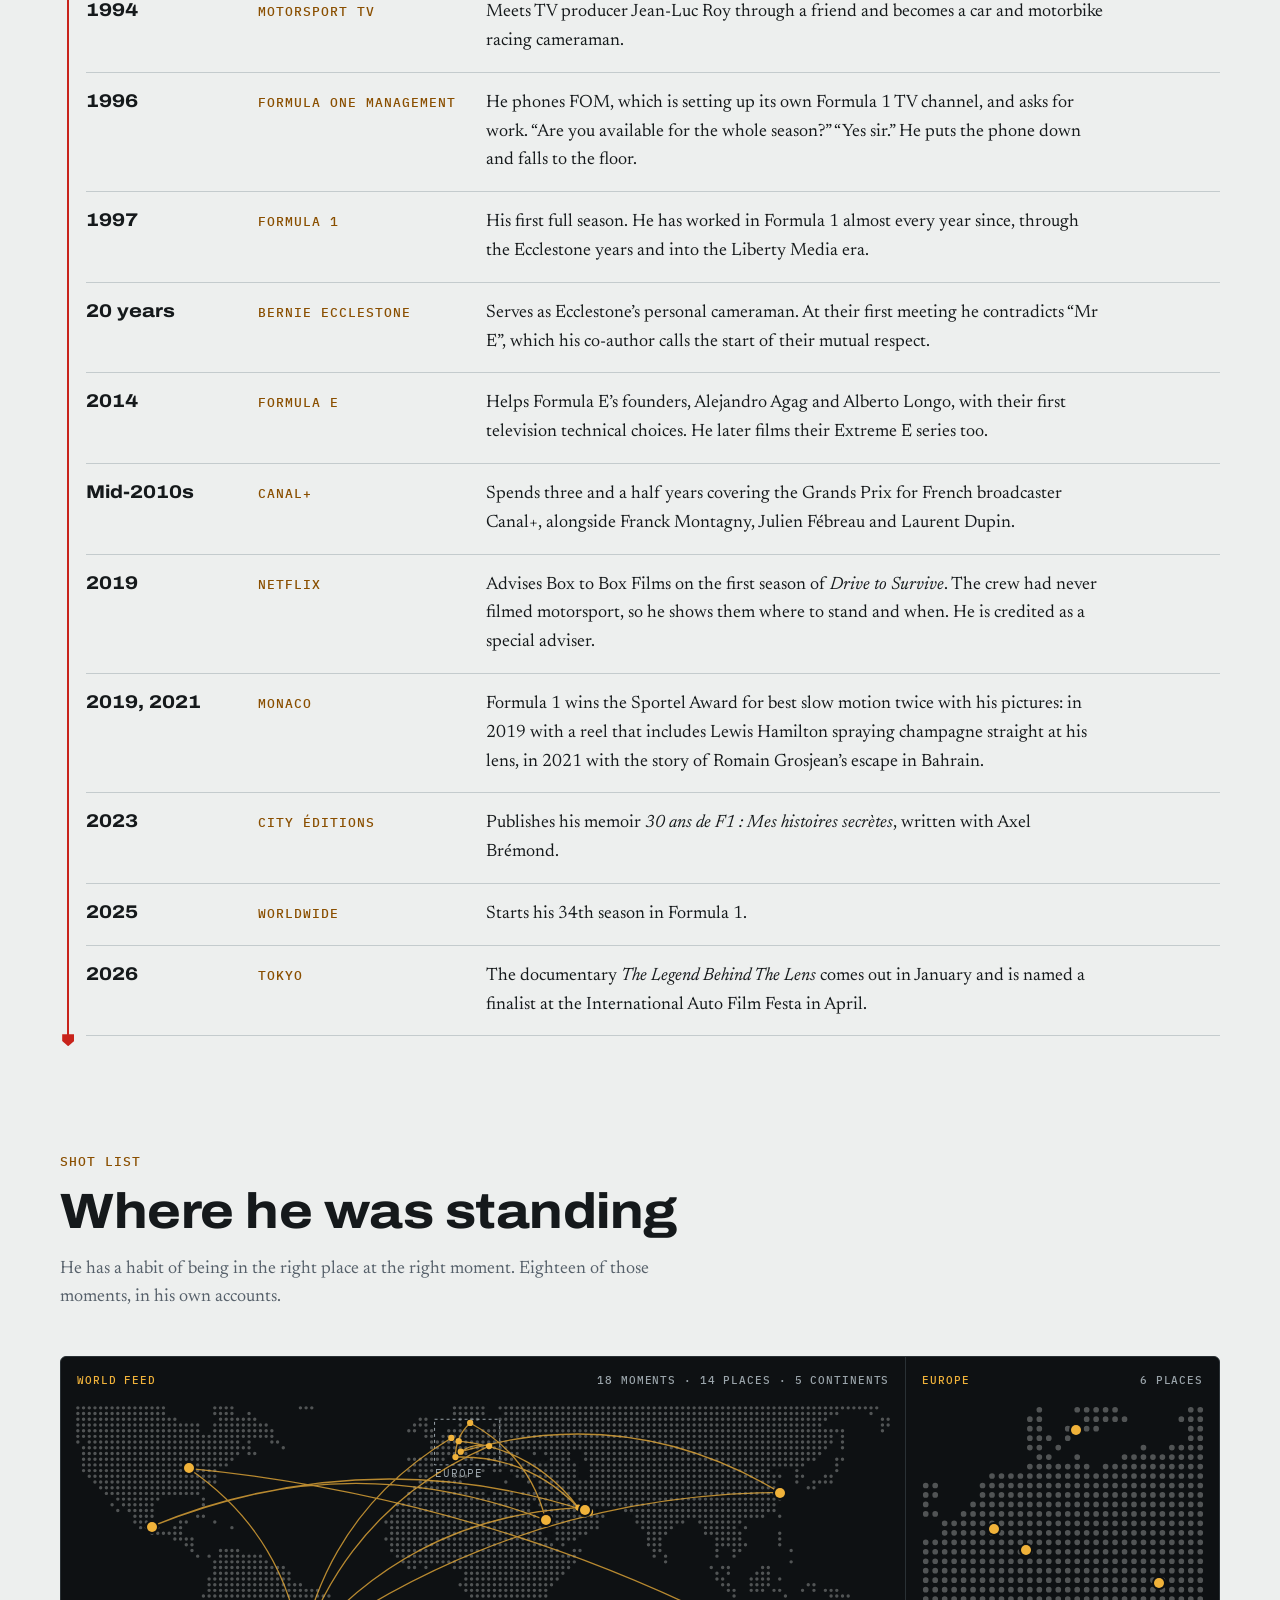
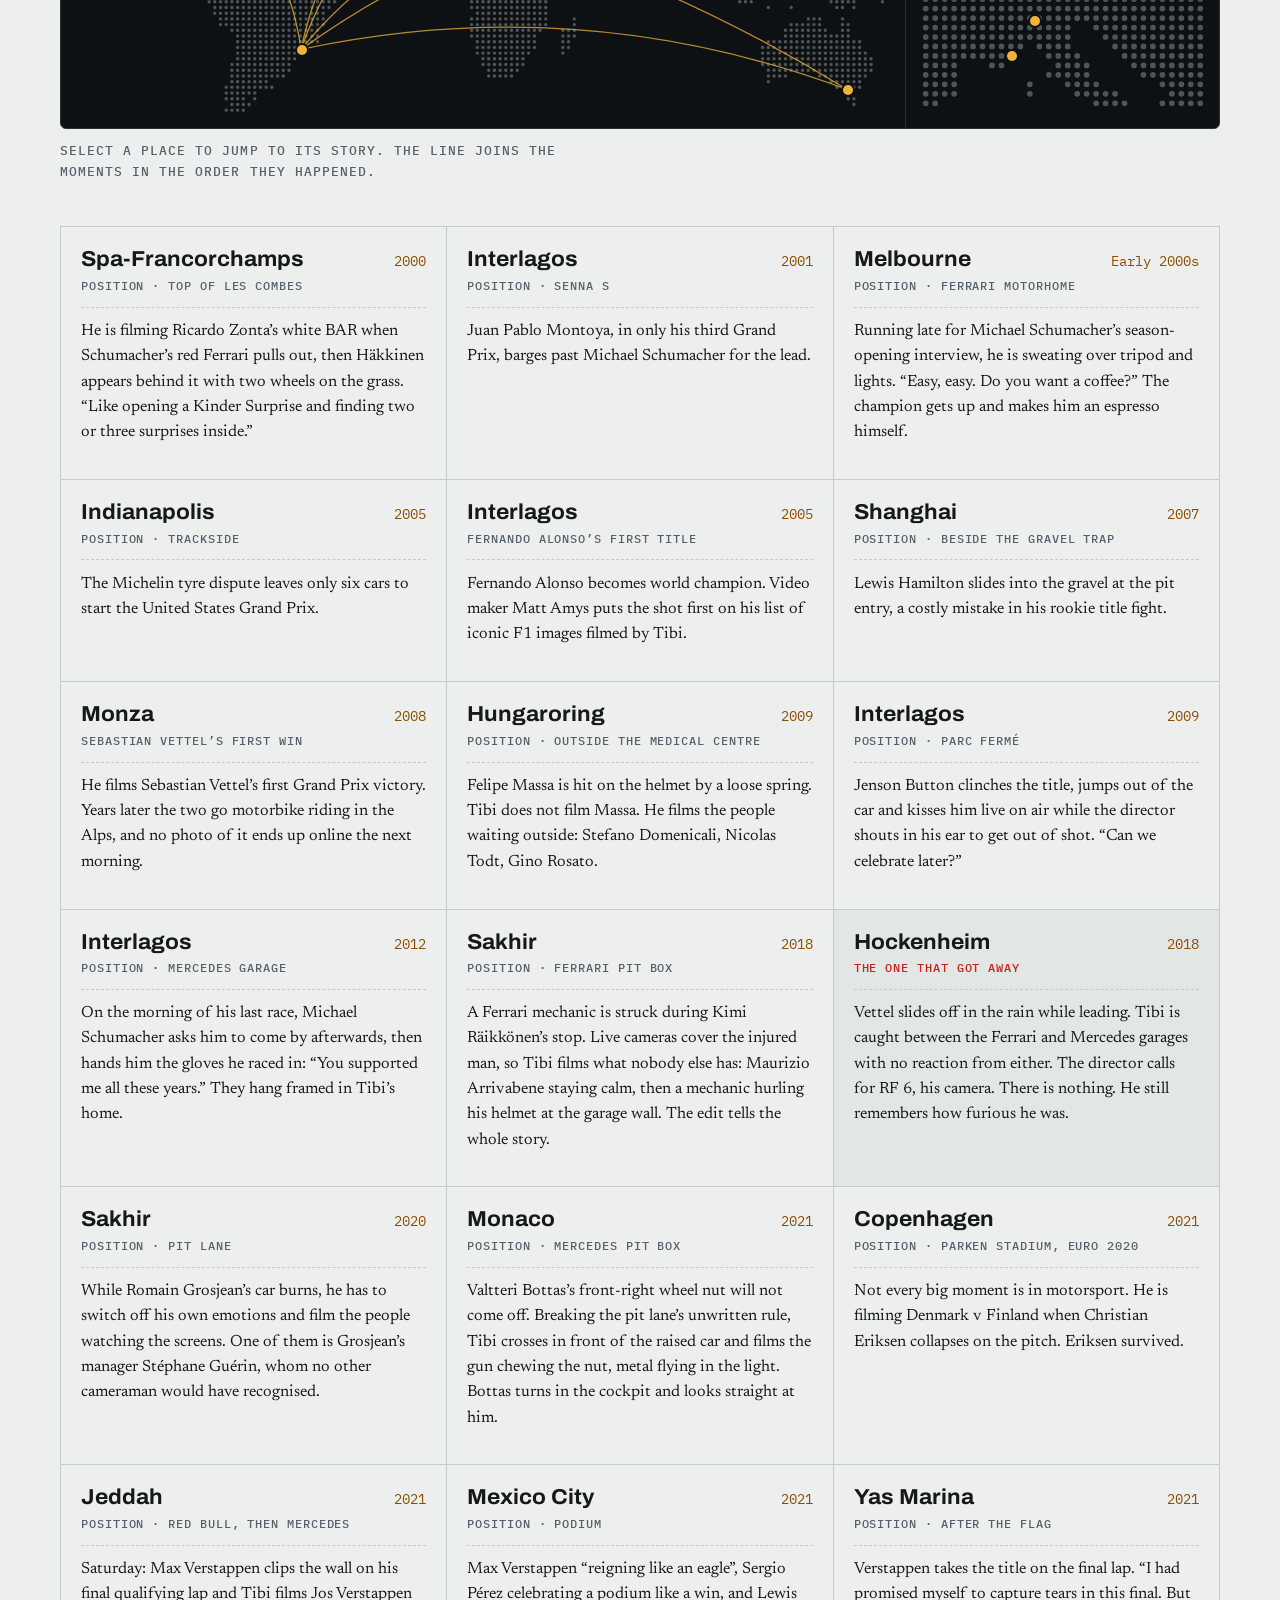
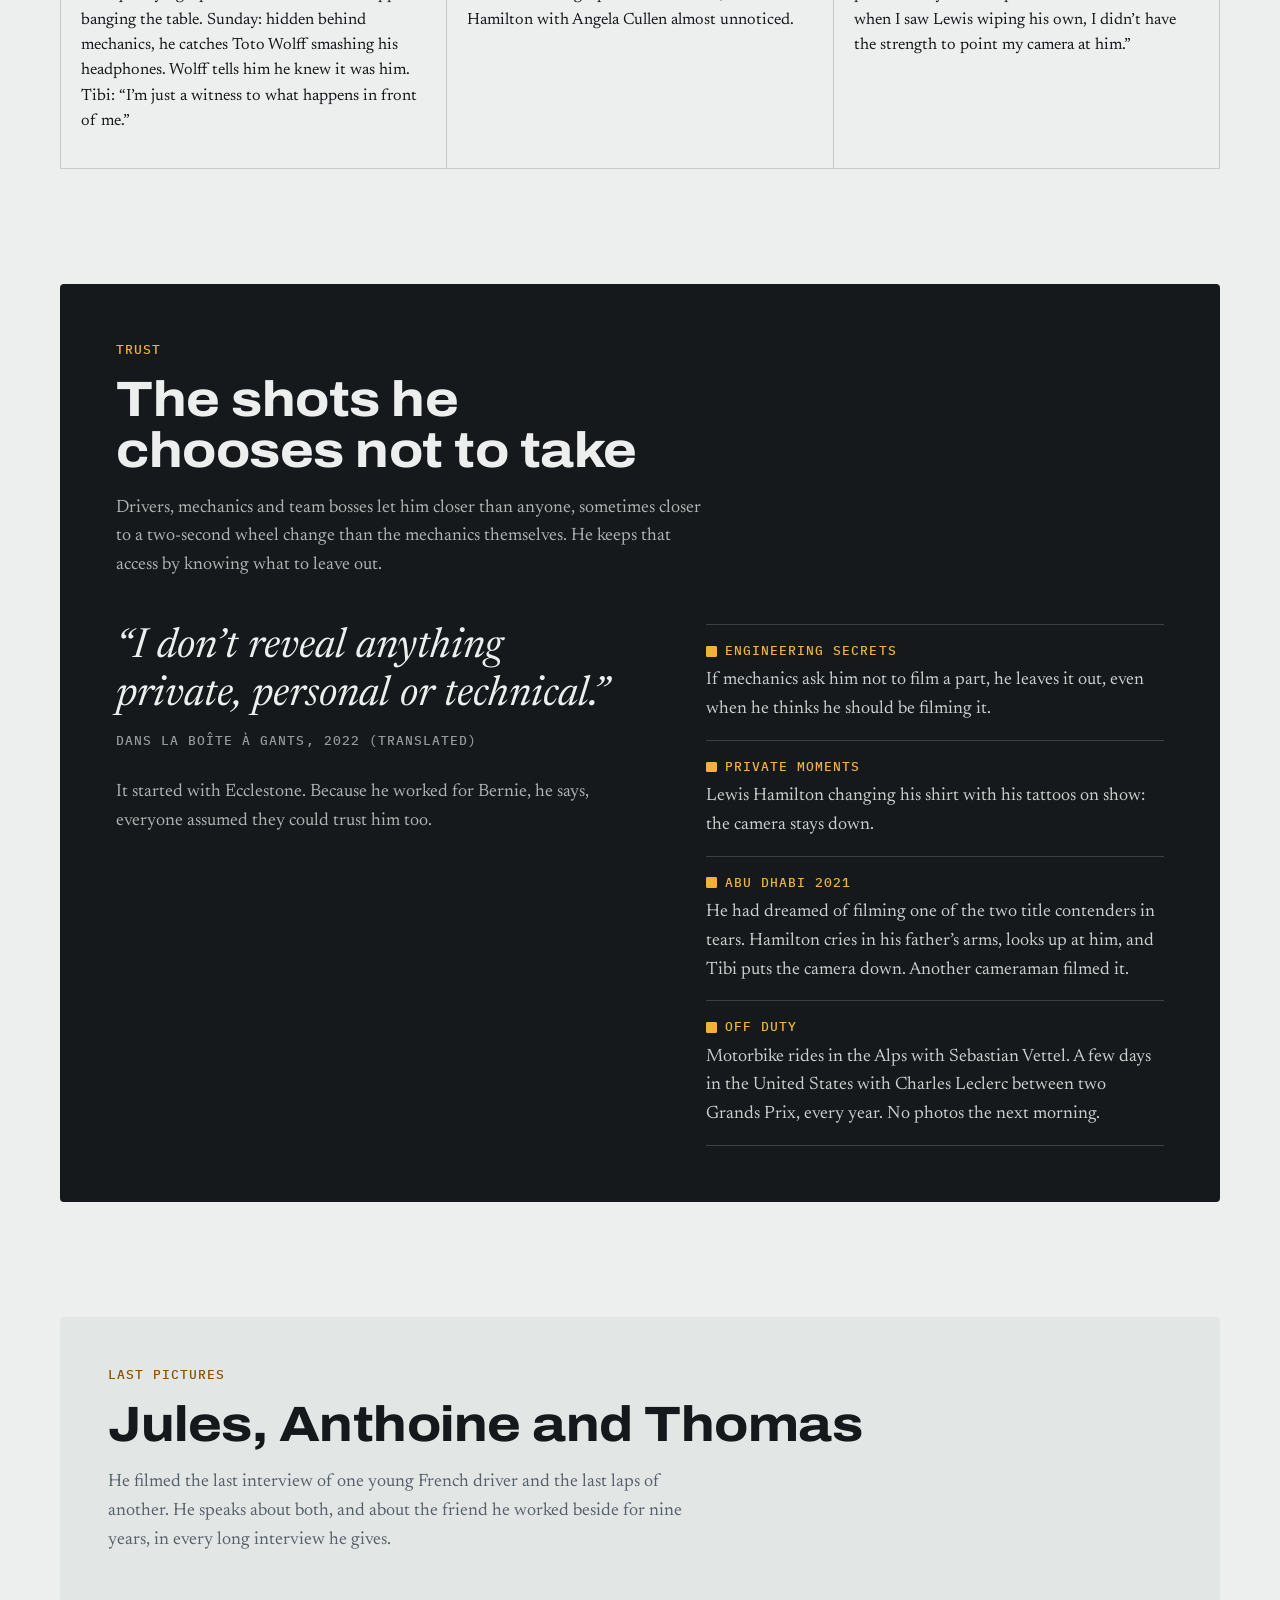
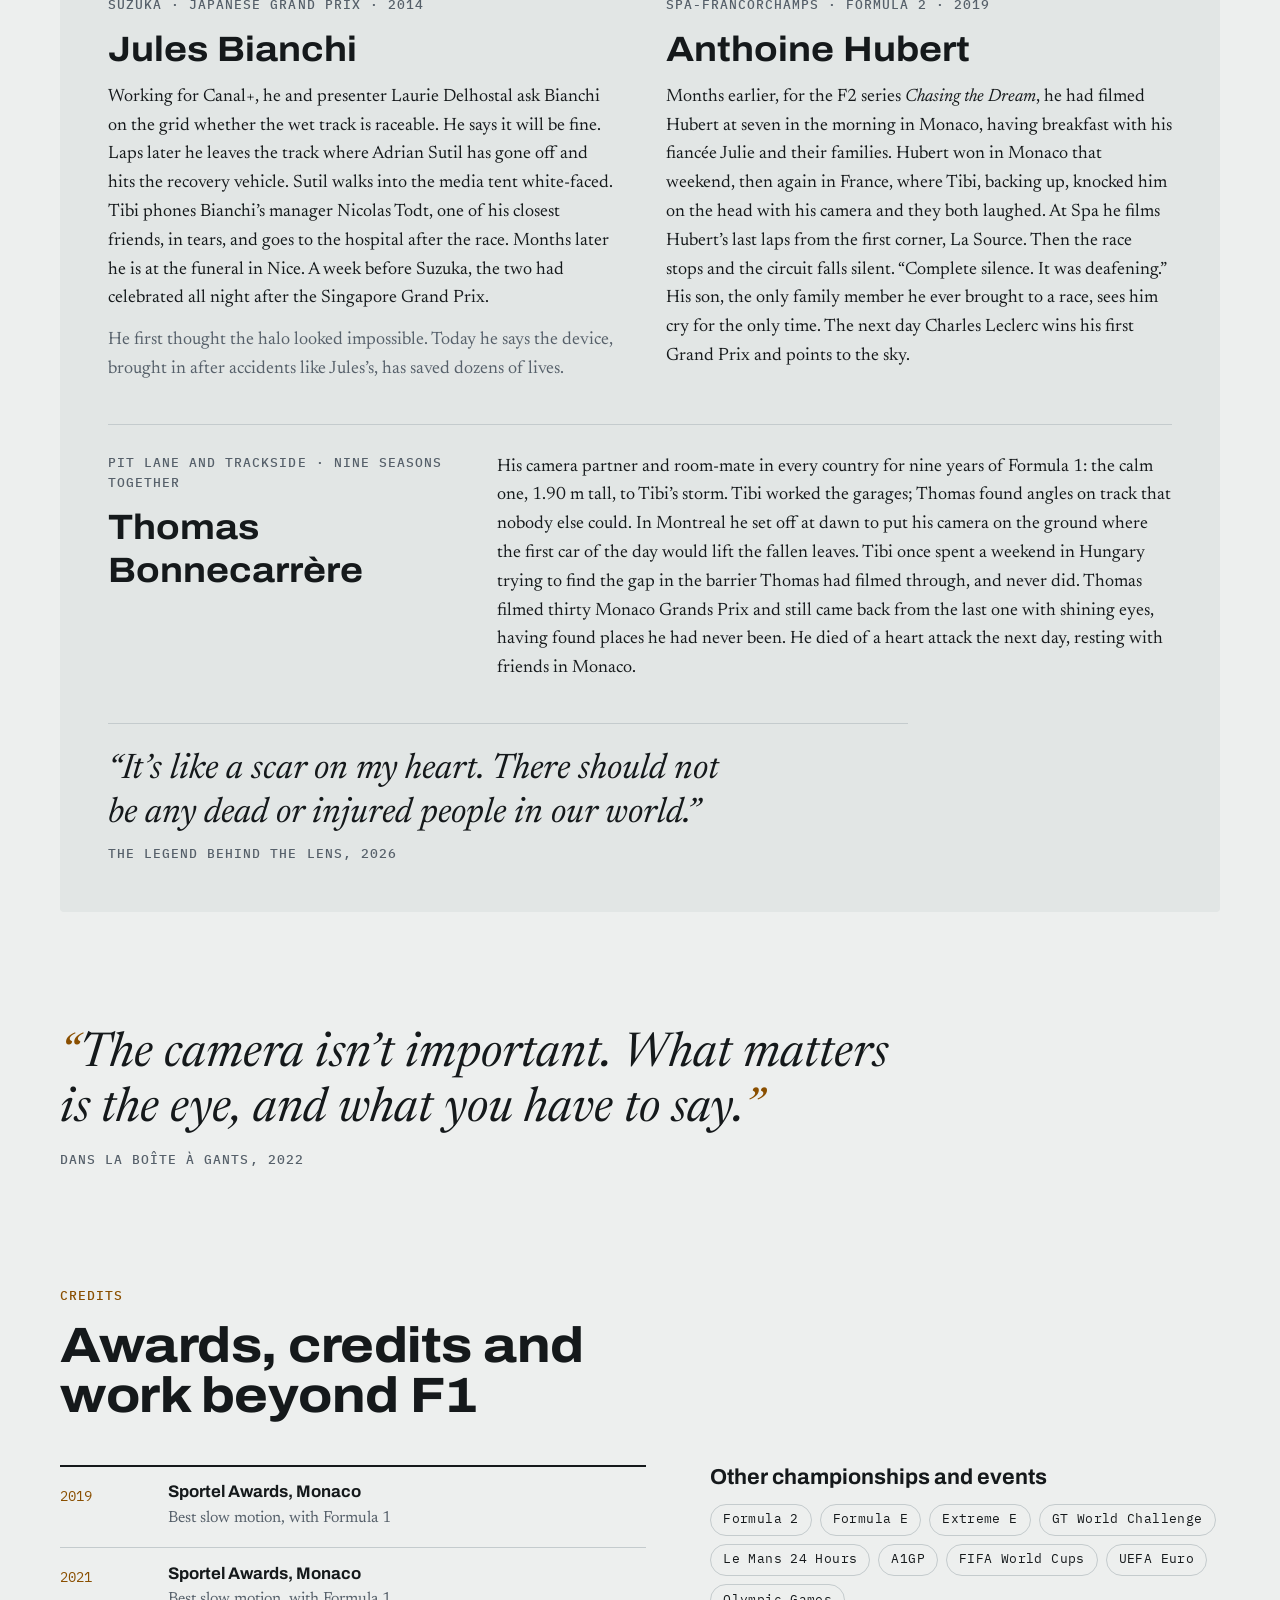
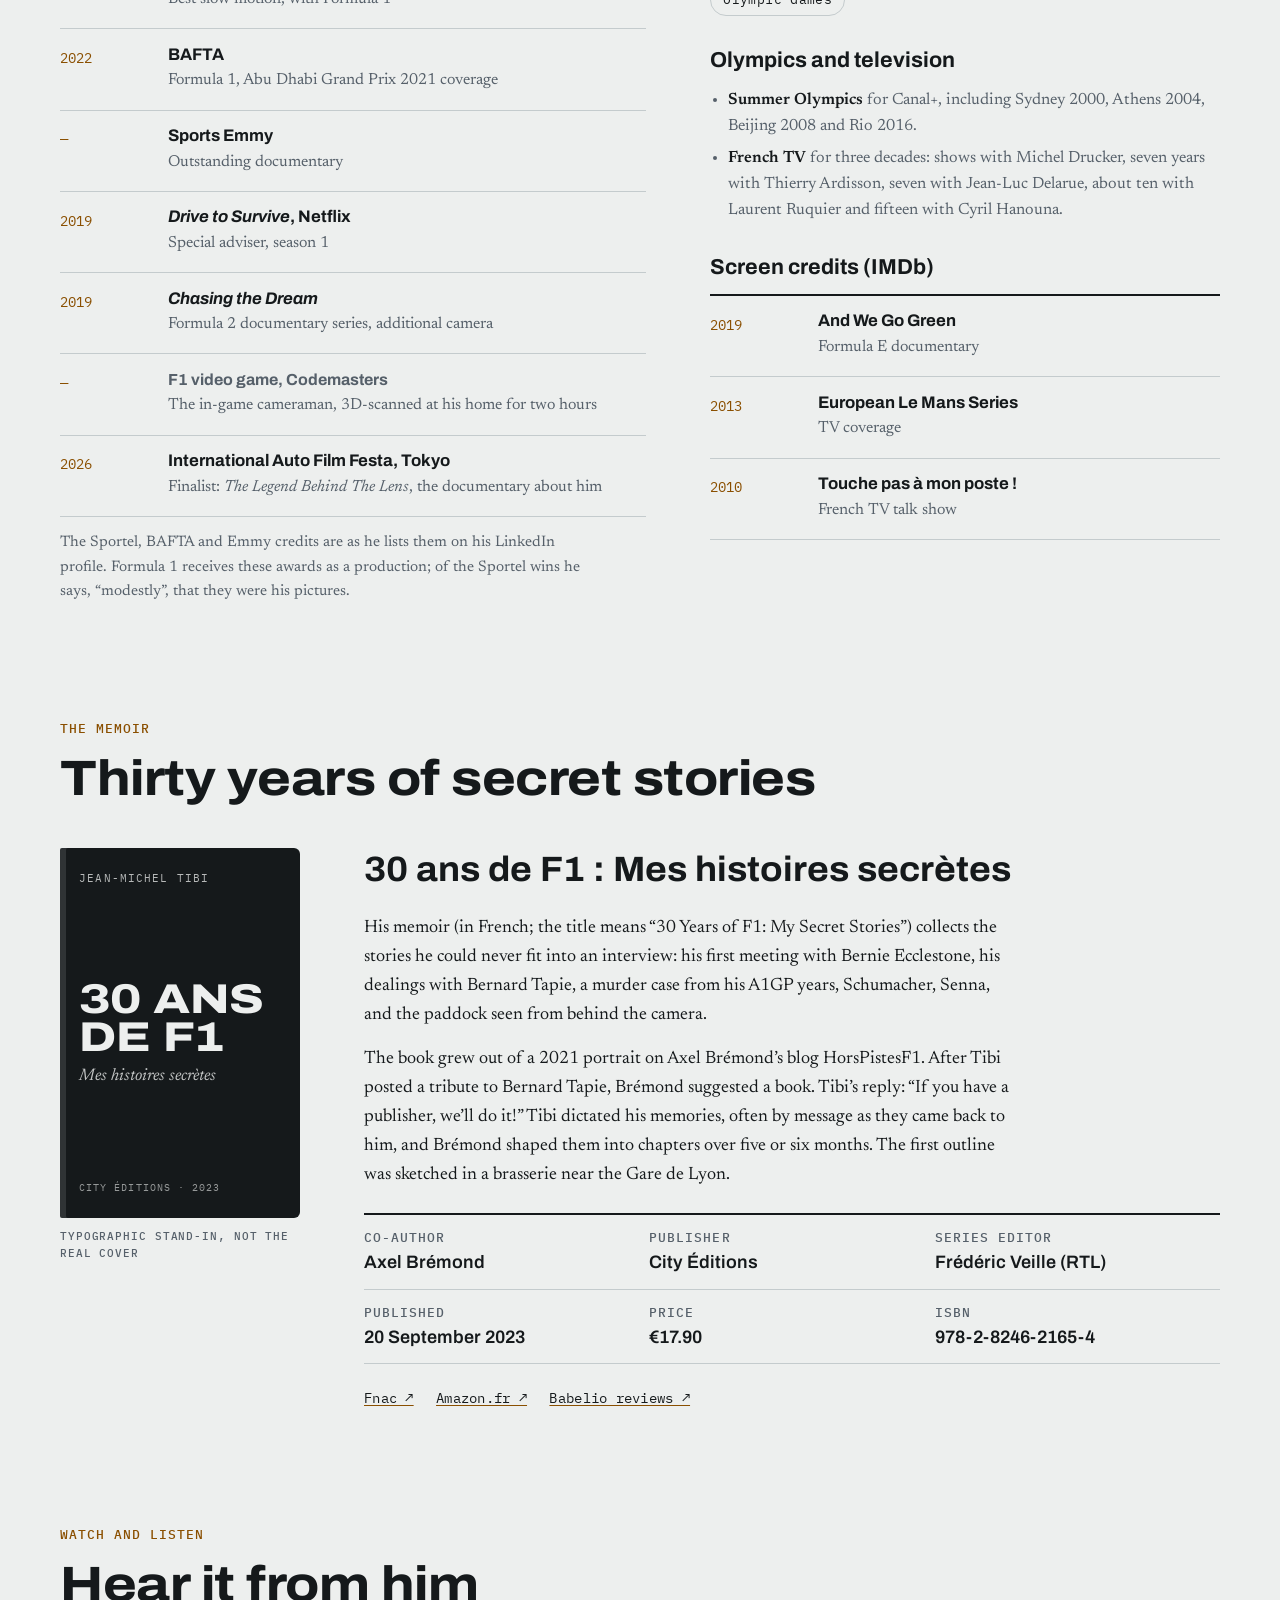
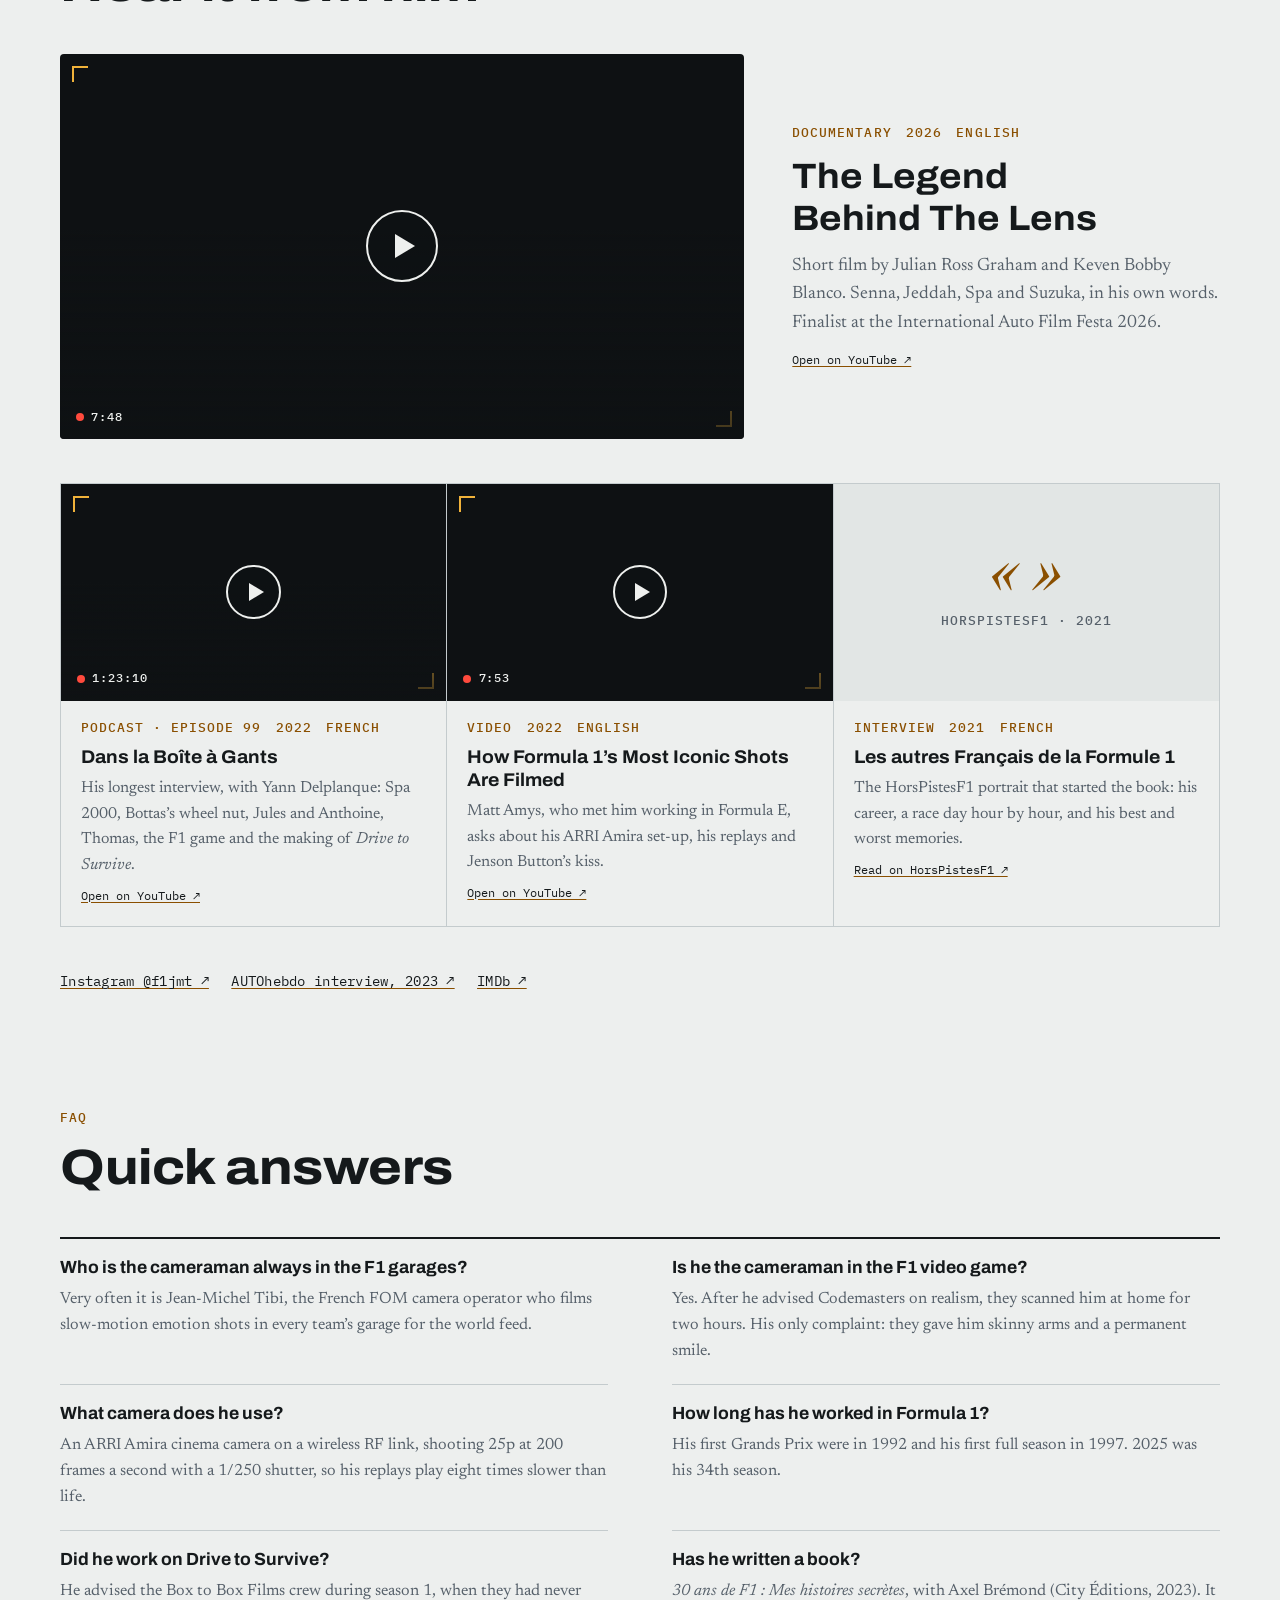
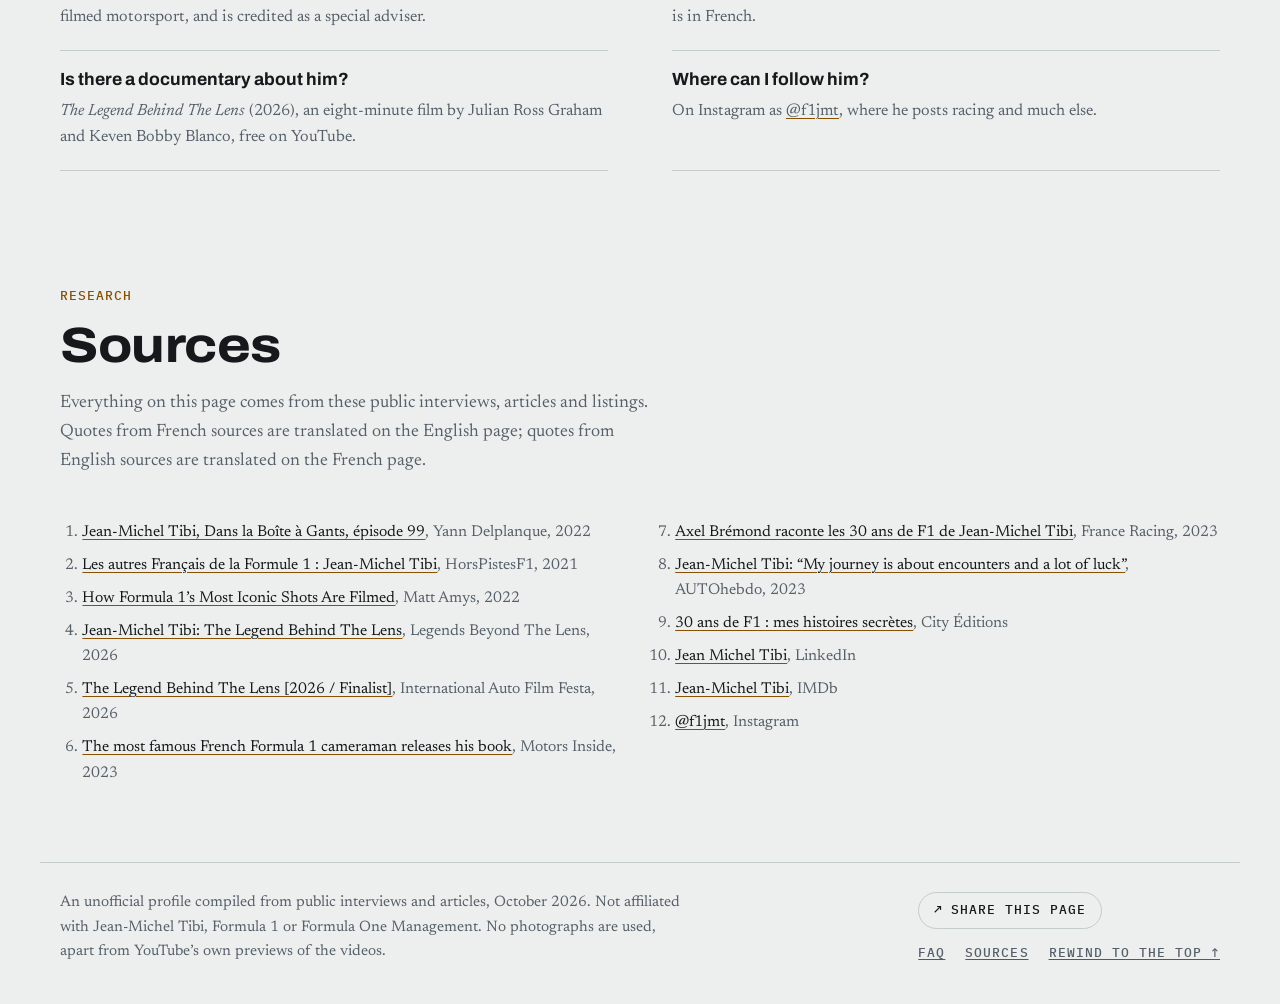
==== commit 6681b65a: "Restore the checkpoint version (6dcea02) Brings the site back to the version saved as a checkpoint b" ====
--- a/index.html
+++ b/index.html
@@ -235,7 +235,6 @@
         </div>
       </div>
 
-      <div class="stack">
       <dl class="spec">
         <div><dt class="label"><span class="t" lang="en">Camera</span><span class="t" lang="fr">Caméra</span></dt><dd>ARRI Amira</dd></div>
         <div><dt class="label"><span class="t" lang="en">Capture</span><span class="t" lang="fr">Tournage</span></dt><dd><span class="t" lang="en">25p at 200 fps, 1/250 shutter</span><span class="t" lang="fr">25p à 200 images/s, obturation 1/250</span></dd></div>
@@ -246,16 +245,6 @@
         <div><dt class="label"><span class="t" lang="en">Race day</span><span class="t" lang="fr">Jour de course</span></dt><dd><span class="t" lang="en">16 to 18 hours</span><span class="t" lang="fr">16 à 18 heures</span></dd></div>
         <div><dt class="label"><span class="t" lang="en">Sleep</span><span class="t" lang="fr">Sommeil</span></dt><dd><span class="t" lang="en">Under four hours a night, by his own count</span><span class="t" lang="fr">Moins de quatre heures par nuit, selon lui</span></dd></div>
       </dl>
-      <figure class="pitlane">
-        <div class="pl" aria-hidden="true">
-          <span class="pl-op"><span class="t" lang="en">RF</span><span class="t" lang="fr">HF</span></span><span class="pl-op"><span class="t" lang="en">RF</span><span class="t" lang="fr">HF</span></span><span class="pl-op"><span class="t" lang="en">RF</span><span class="t" lang="fr">HF</span></span><span class="pl-op"><span class="t" lang="en">RF</span><span class="t" lang="fr">HF</span></span><span class="pl-op"><span class="t" lang="en">RF</span><span class="t" lang="fr">HF</span></span>
-          <span class="pl-g" style="--k:2">1</span><span class="pl-g" style="--k:7">2</span><span class="pl-g" style="--k:0">3</span><span class="pl-g" style="--k:5">4</span><span class="pl-g" style="--k:9">5</span><span class="pl-g" style="--k:3">6</span><span class="pl-g" style="--k:6">7</span><span class="pl-g" style="--k:1">8</span><span class="pl-g" style="--k:8">9</span><span class="pl-g" style="--k:4">10</span>
-          <span class="pl-lane"><span class="pl-cam"></span></span>
-          <span class="pl-all"><span class="t" lang="en">RF 6 · every garage</span><span class="t" lang="fr">HF 6 · tous les garages</span></span>
-        </div>
-        <figcaption class="label muted"><span class="t" lang="en">Pit lane, schematic. The other wireless operators each cover two neighbouring garages; he works all ten.</span><span class="t" lang="fr">Voie des stands, schéma. Les autres cadreurs HF couvrent chacun deux garages voisins&nbsp;; lui travaille dans les dix.</span></figcaption>
-      </figure>
-      </div>
     </div>
 
     <div class="fps">
@@ -434,7 +423,6 @@
 
     <div class="report" role="list">
       <div class="playhead" aria-hidden="true"></div>
-      <div class="report-tc" aria-hidden="true"><span class="label" id="report-tc"></span></div>
       <div class="report-row head label" aria-hidden="true">
         <span><span class="t" lang="en">Year</span><span class="t" lang="fr">Année</span></span>
         <span class="h-where"><span class="t" lang="en">Where</span><span class="t" lang="fr">Où</span></span>
@@ -562,7 +550,7 @@
       <figcaption id="atlas-cap" class="label muted"><span class="t" lang="en">Select a place to jump to its story. The line joins the moments in the order they happened.</span><span class="t" lang="fr">Choisissez un lieu pour aller à son histoire. La ligne relie les moments dans l’ordre où ils se sont produits.</span></figcaption>
     </figure>
 
-    <div class="shots" id="shot-list">
+    <div class="shots">
       <article class="shot" data-place="spa">
         <header><div class="place"><h3>Spa-Francorchamps</h3><span class="yr">2000</span></div><span class="label pos"><span class="t" lang="en">Position · Top of Les Combes</span><span class="t" lang="fr">Position · Haut des Combes</span></span></header>
         <p class="t" lang="en">He is filming Ricardo Zonta’s white BAR when Schumacher’s red Ferrari pulls out, then Häkkinen appears behind it with two wheels on the grass. “Like opening a Kinder Surprise and finding two or three surprises inside.”</p>
--- a/assets/style.css
+++ b/assets/style.css
@@ -770,76 +770,52 @@
   @keyframes hunt { 35% { scale: 1.3; } 70% { scale: 0.92; } }
 
   /* --- scroll reveals ---
-     Content still below the fold at load waits in its start pose (rv-wait) and plays in once as it
-     reaches the screen. Eases are front-loaded, so text is legible early while the motion carries on
-     and settles. On a fast scroll the script starts what is about to arrive a moment early, so it comes
-     into view already moving. --d staggers items that arrive together. */
+     Content still below the fold at load waits in its start pose (rv-wait) and plays in once,
+     as soon as it reaches the screen. Every move is short and front-loaded, so text is legible
+     within a fraction of a second. A fast scroll gets a brief fade instead (rv-fast): no travel,
+     no stagger, nothing trailing behind the reader. --d staggers items that arrive together. */
   .rv-wait { opacity: 0; }
-  .rv.is-in { animation: rise 0.95s var(--ease-out) var(--d, 0ms) backwards; }
-  @keyframes rise { from { opacity: 0; transform: translate3d(0, 28px, 0); } }
-  .rf.is-in { animation: rack 1.3s cubic-bezier(0.2, 0.8, 0.2, 1) var(--d, 0ms) backwards; }
+  .rv.is-in { animation: rise 0.65s var(--ease-out) var(--d, 0ms) backwards; }
+  @keyframes rise { from { opacity: 0; transform: translate3d(0, 18px, 0); } }
+  .rf.is-in { animation: rack 0.85s cubic-bezier(0.2, 0.8, 0.2, 1) var(--d, 0ms) backwards; }
   @keyframes rack {
-    0% { opacity: 0; filter: blur(12px); }
-    50% { opacity: 1; filter: blur(0); }
-    66% { filter: blur(2px); }
+    0% { opacity: 0; filter: blur(10px); }
+    45% { opacity: 1; filter: blur(0); }
+    62% { filter: blur(1.6px); }
     100% { filter: blur(0); }
   }
-  .rf.is-in::after { animation: acquire 1.7s var(--ease-out) calc(var(--d, 0ms) + 0.1s) backwards; }
-  .ty.is-in { animation: type 0.75s steps(24, end) var(--d, 0ms) backwards; }
+  .rf.is-in::after { animation: acquire 1.25s var(--ease-out) var(--d, 0ms) backwards; }
+  .ty.is-in { animation: type 0.5s steps(22, end) var(--d, 0ms) backwards; }
   @keyframes type { from { clip-path: inset(0 100% 0 0); } }
   .slowmo .w { display: inline-block; }
-  .slowmo.is-in .w { animation: word 1.15s var(--ease-out) backwards; animation-delay: calc(var(--d, 0ms) + var(--wi, 0) * 85ms); }
-  @keyframes word { from { opacity: 0.05; filter: blur(8px); transform: translate3d(0, 0.25em, 0); } }
-  .wipe.is-in { animation: wipe 1s var(--ease-out) var(--d, 0ms) backwards; }
-  @keyframes wipe { from { opacity: 0.2; clip-path: inset(0 100% 0 0); transform: translate3d(-18px, 0, 0); } }
-  /* story cards tilt up into frame, left to right, then their frame lines lock on */
-  .shots { perspective: 1400px; }
-  .card.is-in { transform-origin: 50% 100%; animation: card-in 1.05s var(--ease-out) var(--d, 0ms) backwards; }
-  @keyframes card-in { from { opacity: 0; transform: translate3d(0, 48px, 0) rotateX(18deg); } }
-  .shot.is-in::before { animation: acquire 1.4s var(--ease-out) calc(var(--d, 0ms) + 0.25s) backwards; }
+  .slowmo.is-in .w { animation: word 0.75s var(--ease-out) backwards; animation-delay: calc(var(--d, 0ms) + var(--wi, 0) * 50ms); }
+  @keyframes word { from { opacity: 0.05; filter: blur(6px); transform: translate3d(0, 0.18em, 0); } }
+  .wipe.is-in { animation: wipe 0.7s var(--ease-out) var(--d, 0ms) backwards; }
+  @keyframes wipe { from { opacity: 0.25; clip-path: inset(0 100% 0 0); } }
+  .shot.is-in::before { animation: acquire 1.15s var(--ease-out) calc(var(--d, 0ms) + 0.1s) backwards; }
   @keyframes acquire {
     0% { opacity: 0; transform: scale(1.12); }
     28% { opacity: 1; transform: scale(1); }
     72% { opacity: 1; }
     100% { opacity: 0; transform: scale(1); }
   }
-  /* the trust panel opens from a letterbox */
-  .widen.is-in { animation: widen 1.25s var(--ease-out) var(--d, 0ms) backwards; }
-  @keyframes widen { from { clip-path: inset(0 8% round 4px); } to { clip-path: inset(0 0 round 4px); } }
-  .odds.is-in .bar span { animation: fill 1.4s var(--ease-out) backwards; }
-  .odds.is-in .bar .luck { transform-origin: left; animation-delay: calc(var(--d, 0ms) + 0.3s); }
-  .odds.is-in .bar .work { transform-origin: right; animation-delay: calc(var(--d, 0ms) + 0.55s); }
-  .odds.is-in .odds-row + .odds-row .bar .luck { animation-delay: calc(var(--d, 0ms) + 0.6s); }
-  .odds.is-in .odds-row + .odds-row .bar .work { animation-delay: calc(var(--d, 0ms) + 0.85s); }
+  .odds.is-in .bar span { animation: fill 1s var(--ease-out) backwards; }
+  .odds.is-in .bar .luck { transform-origin: left; animation-delay: calc(var(--d, 0ms) + 0.15s); }
+  .odds.is-in .bar .work { transform-origin: right; animation-delay: calc(var(--d, 0ms) + 0.3s); }
+  .odds.is-in .odds-row + .odds-row .bar .luck { animation-delay: calc(var(--d, 0ms) + 0.35s); }
+  .odds.is-in .odds-row + .odds-row .bar .work { animation-delay: calc(var(--d, 0ms) + 0.5s); }
   @keyframes fill { from { transform: scaleX(0); } }
-  .refusals li.is-in .label::before { animation: stop-on 0.7s cubic-bezier(0.2, 0.8, 0.2, 1) calc(var(--d, 0ms) + 0.35s) backwards; }
+  .refusals li.is-in .label::before { animation: stop-on 0.5s cubic-bezier(0.2, 0.8, 0.2, 1) calc(var(--d, 0ms) + 0.2s) backwards; }
   @keyframes stop-on { from { background: transparent; transform: scale(1.8); } }
-  /* occupational hazard: the warning label blinks as it arrives */
-  .hazard.is-in .label { animation: warn 0.5s steps(2, jump-none) calc(var(--d, 0ms) + 0.5s) 3; }
-  @keyframes warn { 50% { opacity: 0.15; } }
-  /* the memoir swings in on its spine, then light sweeps across the cover */
-  .cover.is-in { animation: book-in 1.4s cubic-bezier(0.2, 0.8, 0.2, 1) var(--d, 0ms) backwards; }
-  @keyframes book-in { from { opacity: 0; transform: rotateY(-55deg) rotateX(6deg) translateX(-18px); } }
-  .cover.is-in::before {
-    content: "";
-    position: absolute;
-    inset: 0;
-    z-index: 1;
-    pointer-events: none;
-    background: linear-gradient(105deg, transparent 38%, color-mix(in srgb, var(--paper) 40%, transparent) 50%, transparent 62%) 0 0 / 250% 100% no-repeat;
-    animation: sheen 1.3s ease-in-out calc(var(--d, 0ms) + 1.15s) backwards;
-  }
-  @keyframes sheen { from { background-position: 100% 0; } to { background-position: 0 0; } }
-  /* the world feed switches on like a monitor before the route draws */
-  .atlas.is-in .atlas-grid { animation: crt 1s var(--ease-out) backwards; }
-  @keyframes crt {
-    0% { clip-path: inset(49.6% 0 round 6px); filter: brightness(2.2); }
-    22% { clip-path: inset(47% 0 round 6px); filter: brightness(2.2); }
-    100% { clip-path: inset(0 0 round 6px); filter: brightness(1); }
-  }
-  /* the header drops in as the camera powers on */
-  .site-head { animation: head-in 0.8s var(--ease-out) 0.15s backwards; }
-  @keyframes head-in { from { transform: translateY(-100%); } }
+  .cover.is-in { animation: book-in 1s cubic-bezier(0.2, 0.8, 0.2, 1) var(--d, 0ms) backwards; }
+  @keyframes book-in { from { opacity: 0; transform: rotateY(-48deg) rotateX(6deg) translateX(-14px); } }
+  /* a fast scroll: just a short fade */
+  .rv-fast.is-in, .rv-fast.is-in .w, .rv-fast.is-in .bar span { animation: quick 0.22s ease-out backwards !important; }
+  .rv-fast.is-in::before, .rv-fast.is-in::after, .rv-fast.is-in .label::before { animation: none !important; }
+  @keyframes quick { from { opacity: 0; } }
+  /* a very fast scroll: content ahead of the reader is simply shown */
+  .rv-instant.is-in, .rv-instant.is-in .w, .rv-instant.is-in .bar span,
+  .rv-instant.is-in::before, .rv-instant.is-in::after, .rv-instant.is-in .label::before { animation: none !important; }
 
   /* --- hover and state transitions --- */
   .cover { transition: transform 0.6s cubic-bezier(0.2, 0.8, 0.2, 1); }
@@ -1136,9 +1112,9 @@
   .menu .corner { animation-delay: 0.05s; }
   @keyframes menu-in { from { opacity: 0; transform: translateY(-8px); } }
 
-  .atlas.is-in .route { animation: draw 4.2s linear 0.9s backwards; }
+  .atlas.is-in .route { animation: draw 3.6s linear 0.3s backwards; }
   @keyframes draw { from { stroke-dasharray: 1; stroke-dashoffset: 1; } to { stroke-dasharray: 1; stroke-dashoffset: 0; } }
-  .atlas.is-in .pin { animation: pin-in 0.5s cubic-bezier(0.2, 0.8, 0.2, 1.4) backwards; animation-delay: calc(0.82s + var(--at, 0) * 4.2s); }
+  .atlas.is-in .pin { animation: pin-in 0.5s cubic-bezier(0.2, 0.8, 0.2, 1.4) backwards; animation-delay: calc(0.22s + var(--at, 0) * 3.6s); }
   @keyframes pin-in { from { opacity: 0; transform: scale(0); } }
   .pin.is-hot::before { animation: pin-pulse 1.2s ease-out infinite; }
   @keyframes pin-pulse { 0% { box-shadow: 0 0 0 2px var(--screen), 0 0 0 2px color-mix(in srgb, var(--frame) 60%, transparent); } 100% { box-shadow: 0 0 0 2px var(--screen), 0 0 0 14px transparent; } }
@@ -1240,171 +1216,3 @@
 @media print {
   .rv-wait { opacity: 1 !important; }
 }
-
-/* =====================================================================
-   v7: pit-lane schematic, shorter shot list
-   ===================================================================== */
-.pitlane { margin: 0; display: grid; gap: 0.6rem; }
-.pl { display: grid; grid-template-columns: repeat(10, minmax(0, 1fr)); gap: 6px 3px; align-items: end; }
-.pl-op {
-  grid-column: span 2;
-  margin-inline: 3px;
-  padding: 0.15rem 0 0.35rem;
-  border: 1.5px solid var(--rule);
-  border-bottom: 0;
-  border-radius: 3px 3px 0 0;
-  text-align: center;
-  font-family: var(--mono);
-  font-size: 0.62rem;
-  letter-spacing: 0.08em;
-  color: var(--muted);
-}
-.pl-g {
-  aspect-ratio: 1 / 0.8;
-  display: grid;
-  place-items: end center;
-  padding-bottom: 2px;
-  border: 1px solid var(--rule);
-  border-bottom: 0;
-  border-radius: 2px 2px 0 0;
-  background: repeating-linear-gradient(180deg, var(--panel) 0 3px, transparent 3px 5px);
-  font-family: var(--mono);
-  font-size: 0.6rem;
-  color: var(--muted);
-  font-variant-numeric: tabular-nums;
-}
-.pl-lane { grid-column: 1 / -1; position: relative; height: 1.6rem; overflow: hidden; background: var(--panel); border-top: 2px solid var(--ink); }
-.pl-lane::before { content: ""; position: absolute; left: 0; right: 0; top: 50%; border-top: 1px dashed var(--rule); }
-.pl-cam { display: none; position: absolute; inset: 0; transform: translateX(45%); }
-.pl-cam::before { content: ""; position: absolute; left: -0.4rem; top: 50%; width: 0.8rem; height: 0.8rem; margin-top: -0.4rem; border-radius: 50%; background: var(--tally); box-shadow: 0 0 0 4px color-mix(in srgb, var(--tally) 20%, transparent); }
-.pl-all {
-  grid-column: 1 / -1;
-  padding: 0.35rem 0 0.15rem;
-  border: 1.5px solid var(--tally);
-  border-top: 0;
-  border-radius: 0 0 3px 3px;
-  text-align: center;
-  font-family: var(--mono);
-  font-size: 0.62rem;
-  letter-spacing: 0.08em;
-  color: var(--tally);
-}
-@media (prefers-reduced-motion: no-preference) {
-  /* he works the whole lane: the red camera hops from garage to garage, each lights as he arrives */
-  .pl-cam { display: block; animation: pl-roam 20s ease-in-out infinite; }
-  @keyframes pl-roam {
-    0% { transform: translateX(45%); }
-    2.5%, 10% { transform: translateX(25%); }
-    12.5%, 20% { transform: translateX(75%); }
-    22.5%, 30% { transform: translateX(5%); }
-    32.5%, 40% { transform: translateX(55%); }
-    42.5%, 50% { transform: translateX(95%); }
-    52.5%, 60% { transform: translateX(35%); }
-    62.5%, 70% { transform: translateX(65%); }
-    72.5%, 80% { transform: translateX(15%); }
-    82.5%, 90% { transform: translateX(85%); }
-    92.5%, 100% { transform: translateX(45%); }
-  }
-  .pl-g { animation: pl-lit 20s ease-out infinite; animation-delay: calc(var(--k) * 2s); }
-  @keyframes pl-lit {
-    0%, 2.5%, 10.5%, 100% { color: var(--muted); border-color: var(--rule); box-shadow: none; }
-    3.5%, 9.5% { color: var(--tally); border-color: var(--tally); box-shadow: inset 0 0 0 40px color-mix(in srgb, var(--tally) 10%, transparent); }
-  }
-}
-
-/* shot list: the first rows, then the rest on request (the map opens it when a pin needs a hidden card) */
-.shots.is-collapsed .shot:nth-child(n+10) { display: none; }
-@media (max-width: 960px) { .shots.is-collapsed .shot:nth-child(n+9) { display: none; } }
-@media (max-width: 600px) { .shots.is-collapsed .shot:nth-child(n+7) { display: none; } }
-.more {
-  justify-self: start;
-  display: inline-flex;
-  align-items: center;
-  gap: 0.5rem;
-  border: 1px solid var(--rule);
-  background: transparent;
-  border-radius: 999px;
-  padding: 0.5rem 1rem;
-  cursor: pointer;
-  color: var(--ink);
-}
-.more:hover { border-color: var(--ink); }
-.more [aria-hidden] { color: var(--tally); }
-@media print {
-  .shots.is-collapsed .shot { display: grid !important; }
-  .more { display: none; }
-}
-
-/* =====================================================================
-   v8: animations back and more — pinned career year, on-air card, chapter
-   marks, sliding toggles, card tilt, travelling map signal, spinning figures
-   ===================================================================== */
-.spec dd, .facts dd { font-variant-numeric: tabular-nums; }
-
-/* reading progress: chapter marks on the bar under the header */
-.progress i { position: absolute; top: -3px; width: 1px; height: 8px; background: var(--muted); opacity: 0.45; transition: background-color 0.3s, opacity 0.3s, height 0.3s, top 0.3s; }
-.progress i.is-current { background: var(--tally); opacity: 1; top: -4px; height: 10px; }
-
-/* career: the year under the playhead, pinned while you scroll the timeline */
-.report-tc { position: sticky; top: calc(env(safe-area-inset-top, 0px) + 4rem); height: 0; z-index: 2; pointer-events: none; }
-.report-tc .label {
-  position: absolute;
-  right: 0;
-  top: 0;
-  display: inline-flex;
-  align-items: center;
-  gap: 0.5rem;
-  max-width: 100%;
-  padding: 0.38rem 0.75rem;
-  border-radius: 999px;
-  background: var(--ink);
-  color: var(--paper);
-  font-variant-numeric: tabular-nums;
-  white-space: nowrap;
-  opacity: 0;
-  transform: translateY(-6px);
-  transition: opacity 0.25s, transform 0.35s var(--ease-out);
-}
-.report-tc .label::before { content: ""; flex: none; width: 0.5rem; height: 0.5rem; border-radius: 50%; background: var(--tally); }
-.report-tc.is-on .label { opacity: 1; transform: none; }
-@media (max-width: 760px) { .report-tc { display: none; } }
-
-/* shot list: the card on air (the director cuts across the row crossing mid-screen) */
-.shot.is-air::before { opacity: 1; --c: var(--tally); }
-.shot.is-air::after { opacity: 1; }
-
-/* toggles: one highlight slides to the pressed button */
-.switch { position: relative; }
-.switch button { position: relative; z-index: 1; }
-.switch-ink {
-  position: absolute;
-  z-index: 0;
-  top: 2px;
-  bottom: 2px;
-  left: 0;
-  width: var(--sw, 0px);
-  border-radius: 999px;
-  background: var(--ink);
-  transform: translateX(var(--sx, 0px));
-  opacity: 0;
-  pointer-events: none;
-}
-.switch-ink.is-on { opacity: 1; }
-.speed .switch .switch-ink { background: var(--frame); }
-:root.has-switch-ink .switch button[aria-pressed="true"] { background: transparent; }
-
-/* shot map: a signal keeps travelling the route */
-.atlas .signal { fill: var(--rec); }
-.atlas .signal-glow { fill: var(--rec); opacity: 0.25; }
-
-@media (prefers-reduced-motion: no-preference) {
-  .switch-ink { transition: transform 0.5s var(--ease-out), width 0.5s var(--ease-out), opacity 0.2s; }
-  .shot.is-air::before { transform: none; }
-  .shot.is-air::after { animation: tally 1.2s steps(2, jump-none) infinite; }
-  .atlas .signal-glow { animation: sig-pulse 1.6s ease-out infinite; }
-  @keyframes sig-pulse { 0% { opacity: 0.45; } 100% { opacity: 0.05; } }
-  /* story cards lean toward the pointer */
-  @media (hover: hover) and (pointer: fine) {
-    .shot { transform: rotateX(var(--rx, 0deg)) rotateY(var(--ry, 0deg)); transition: transform 0.5s var(--ease-out); }
-  }
-}
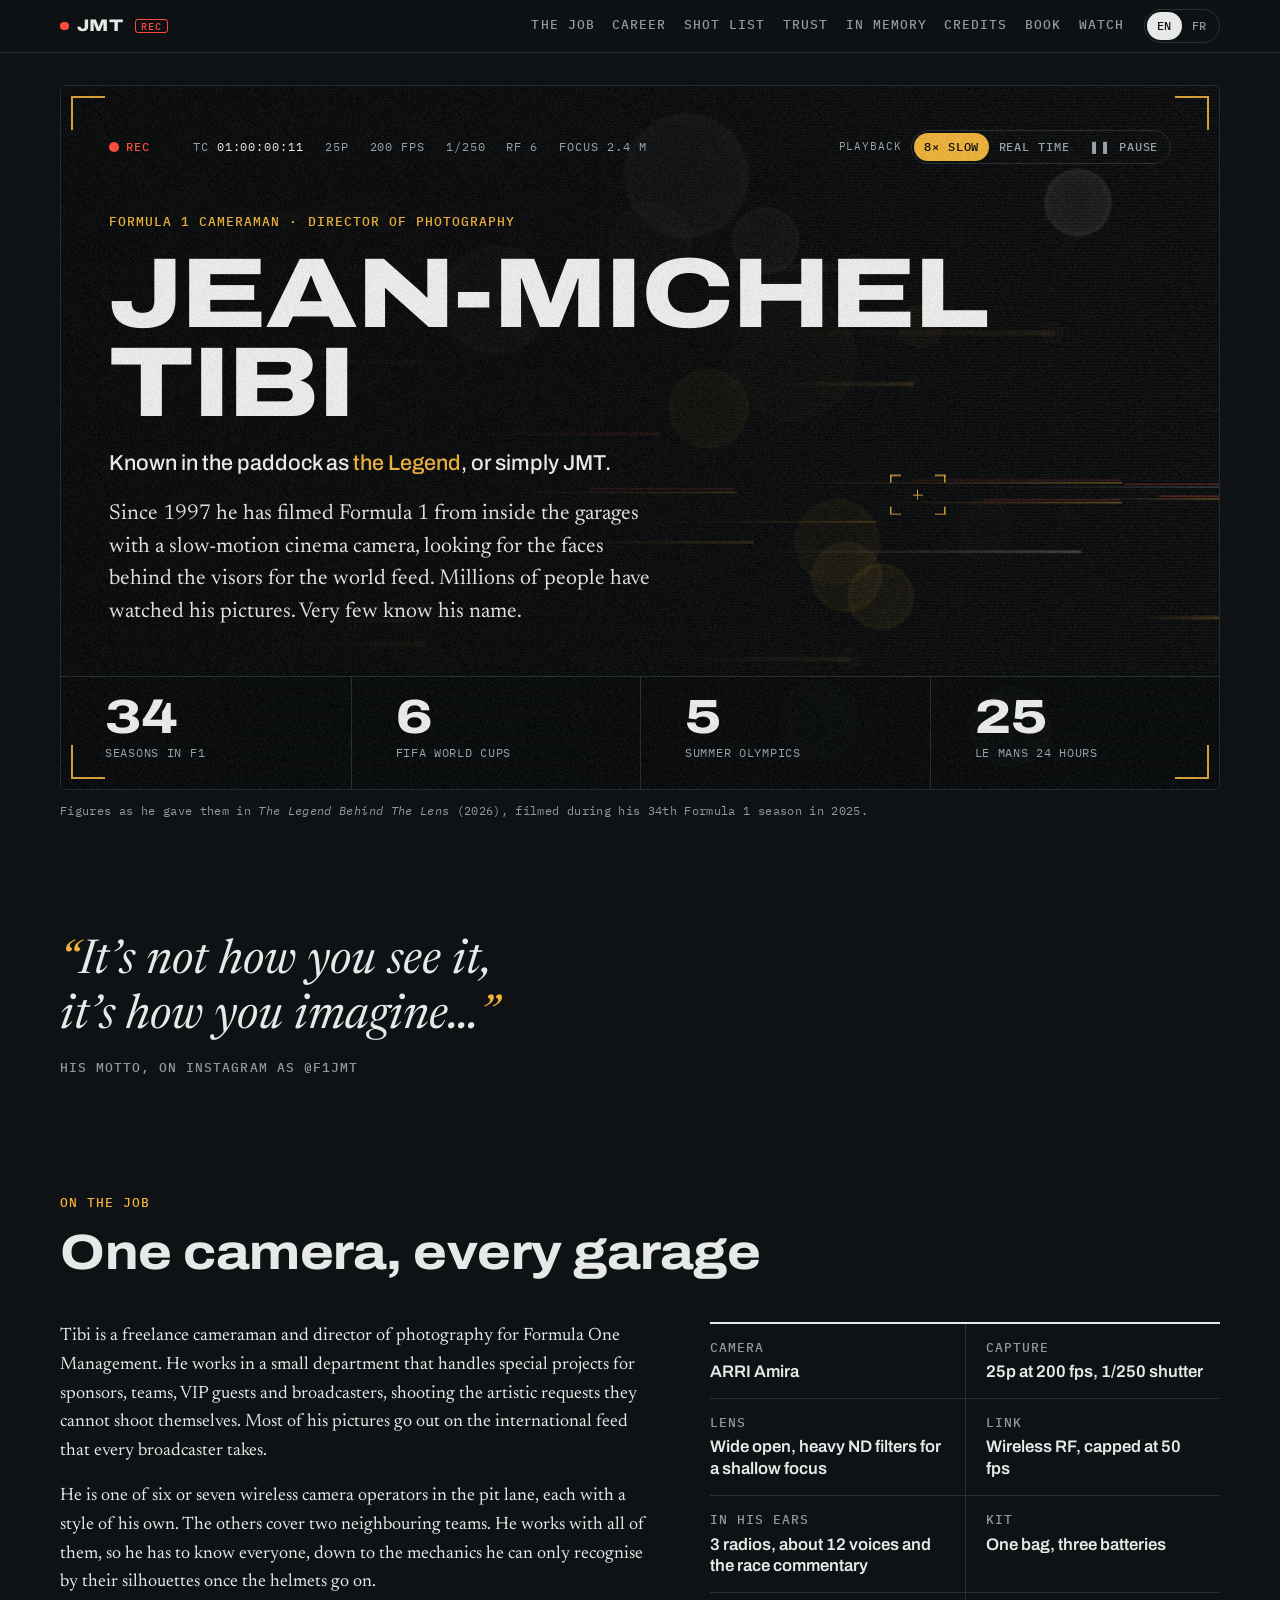
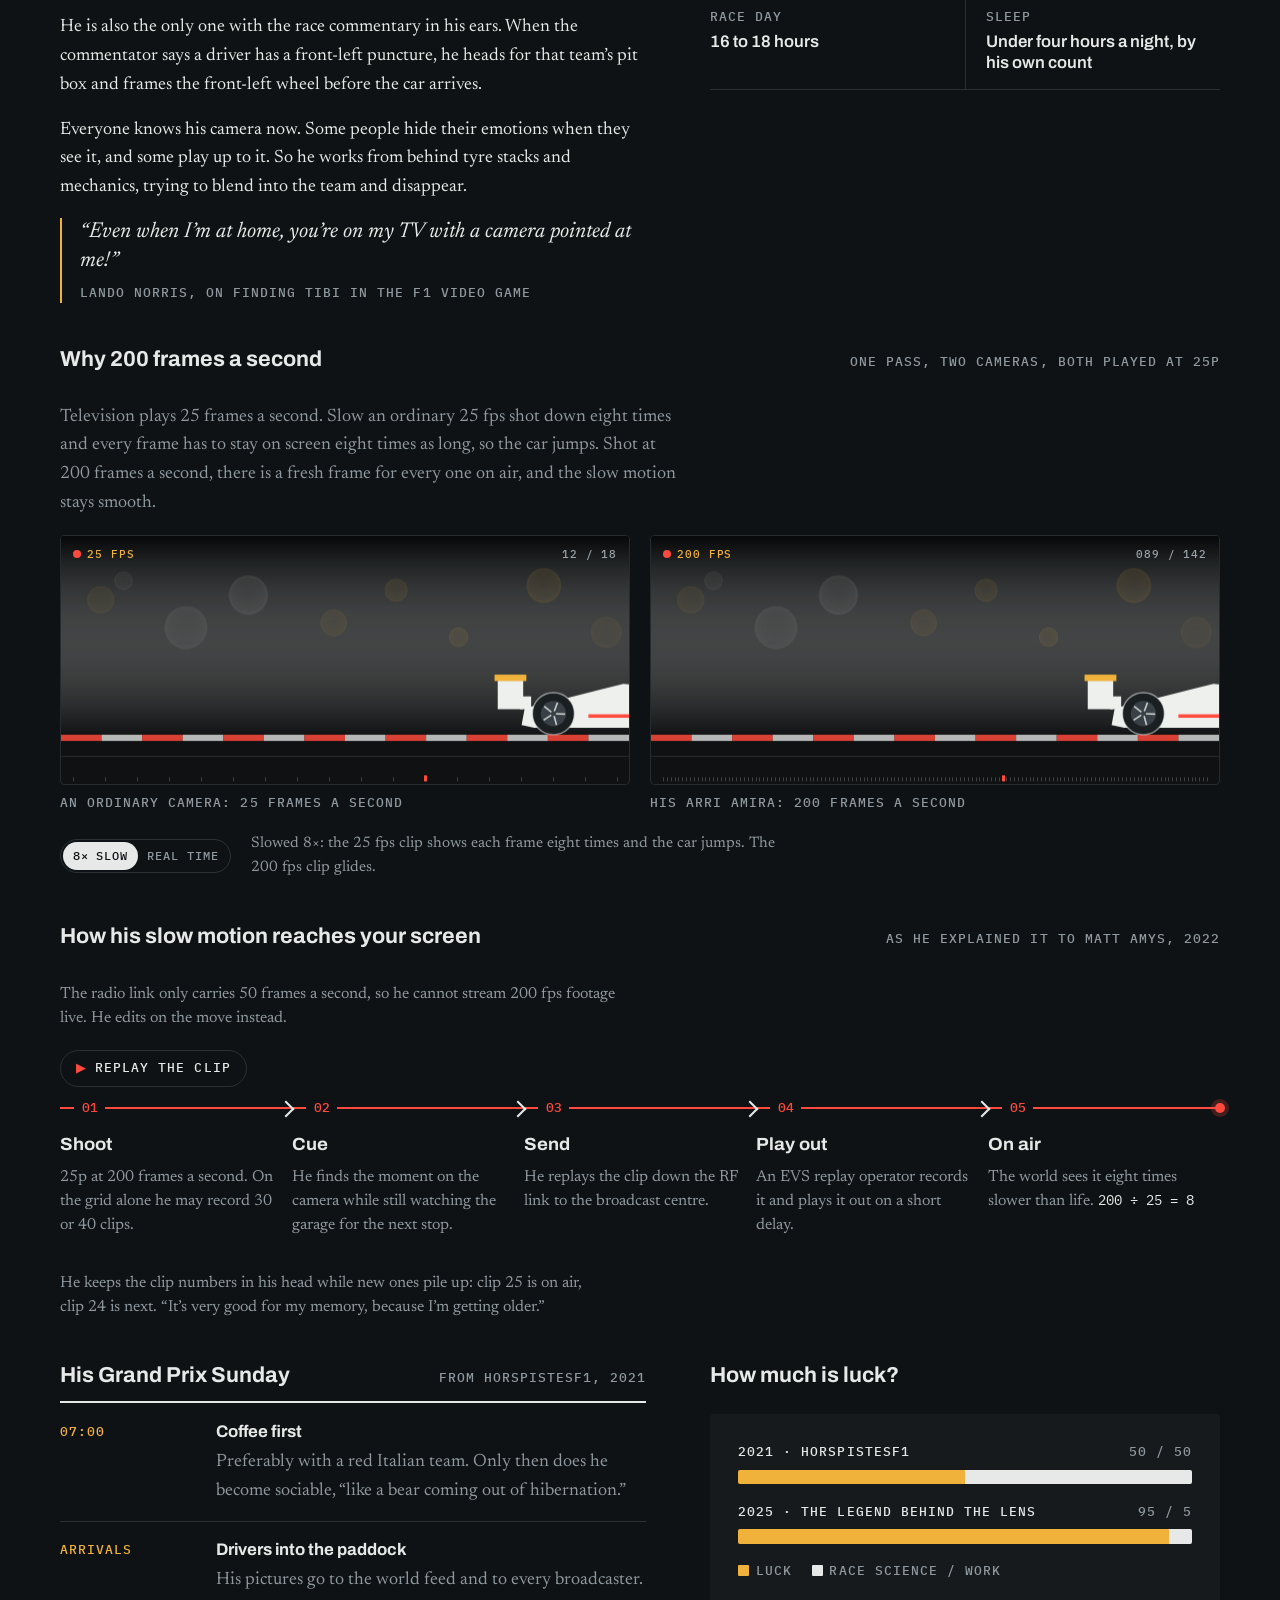
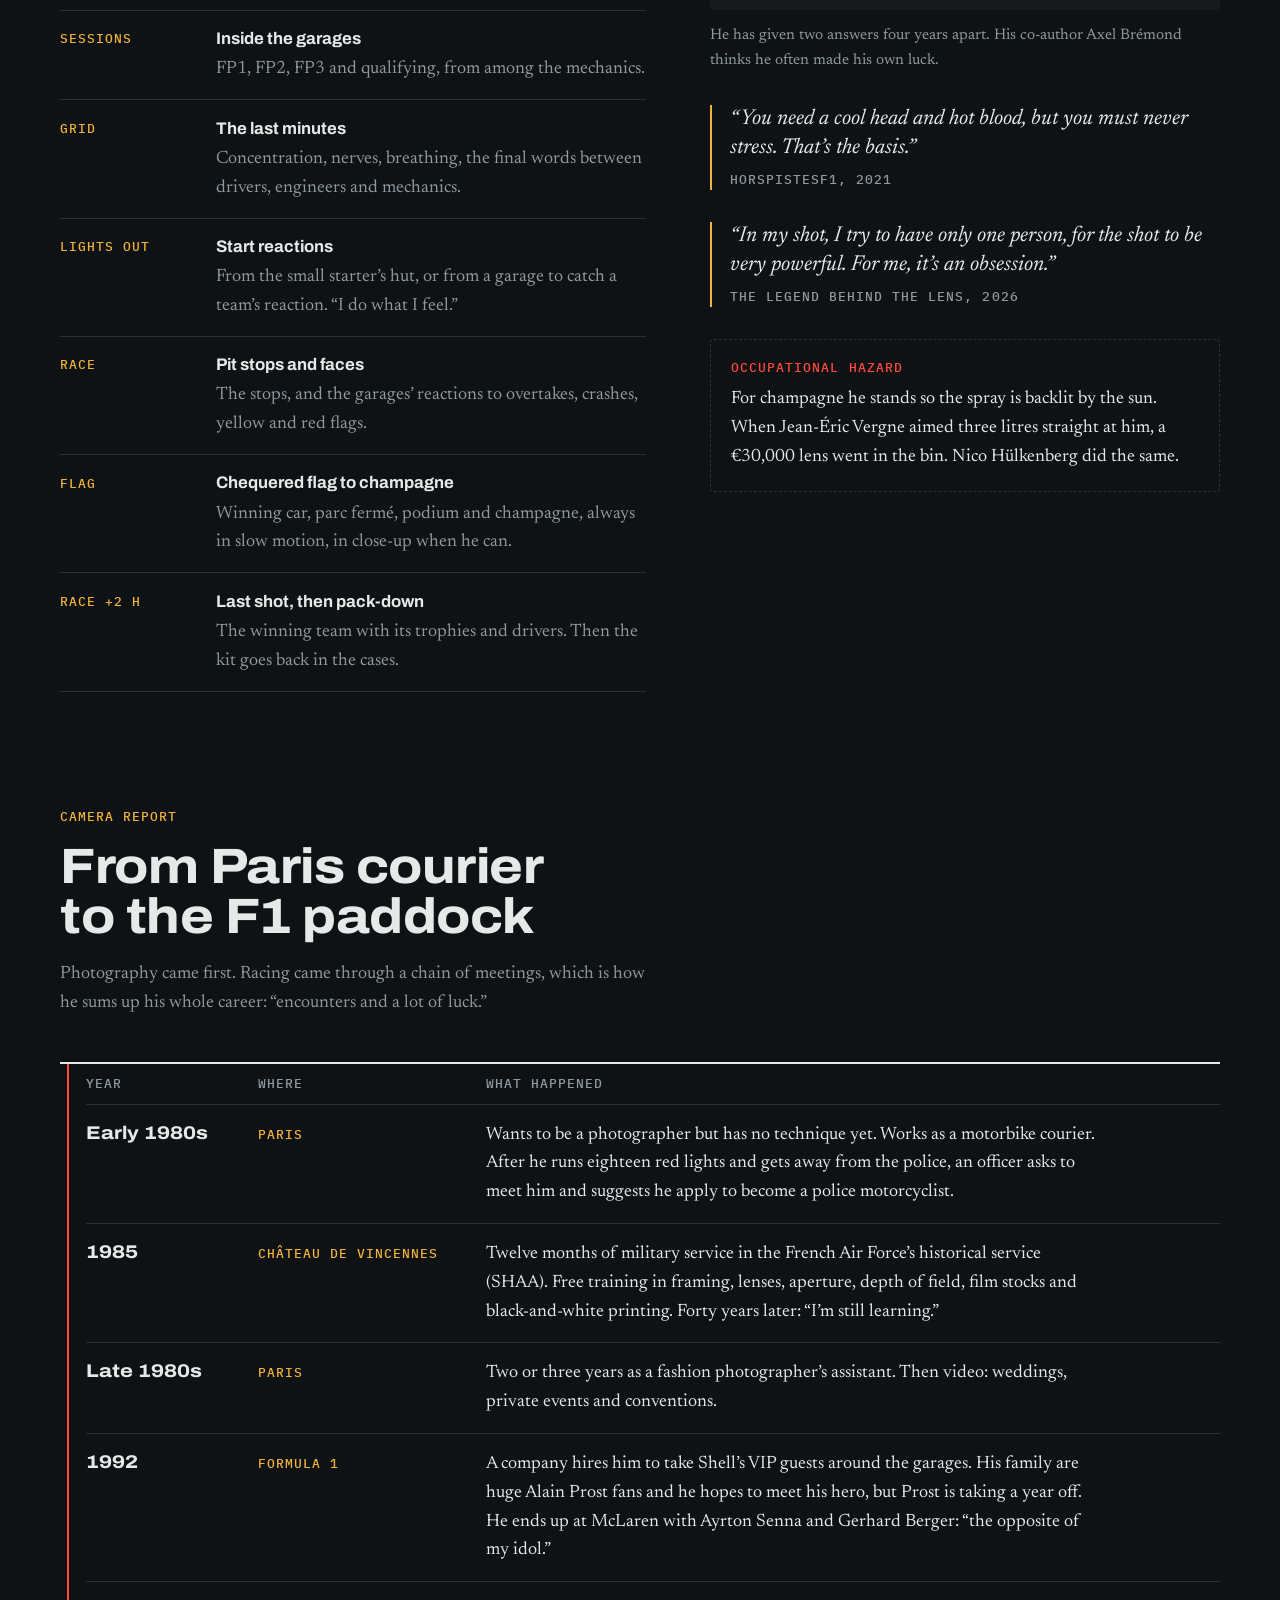
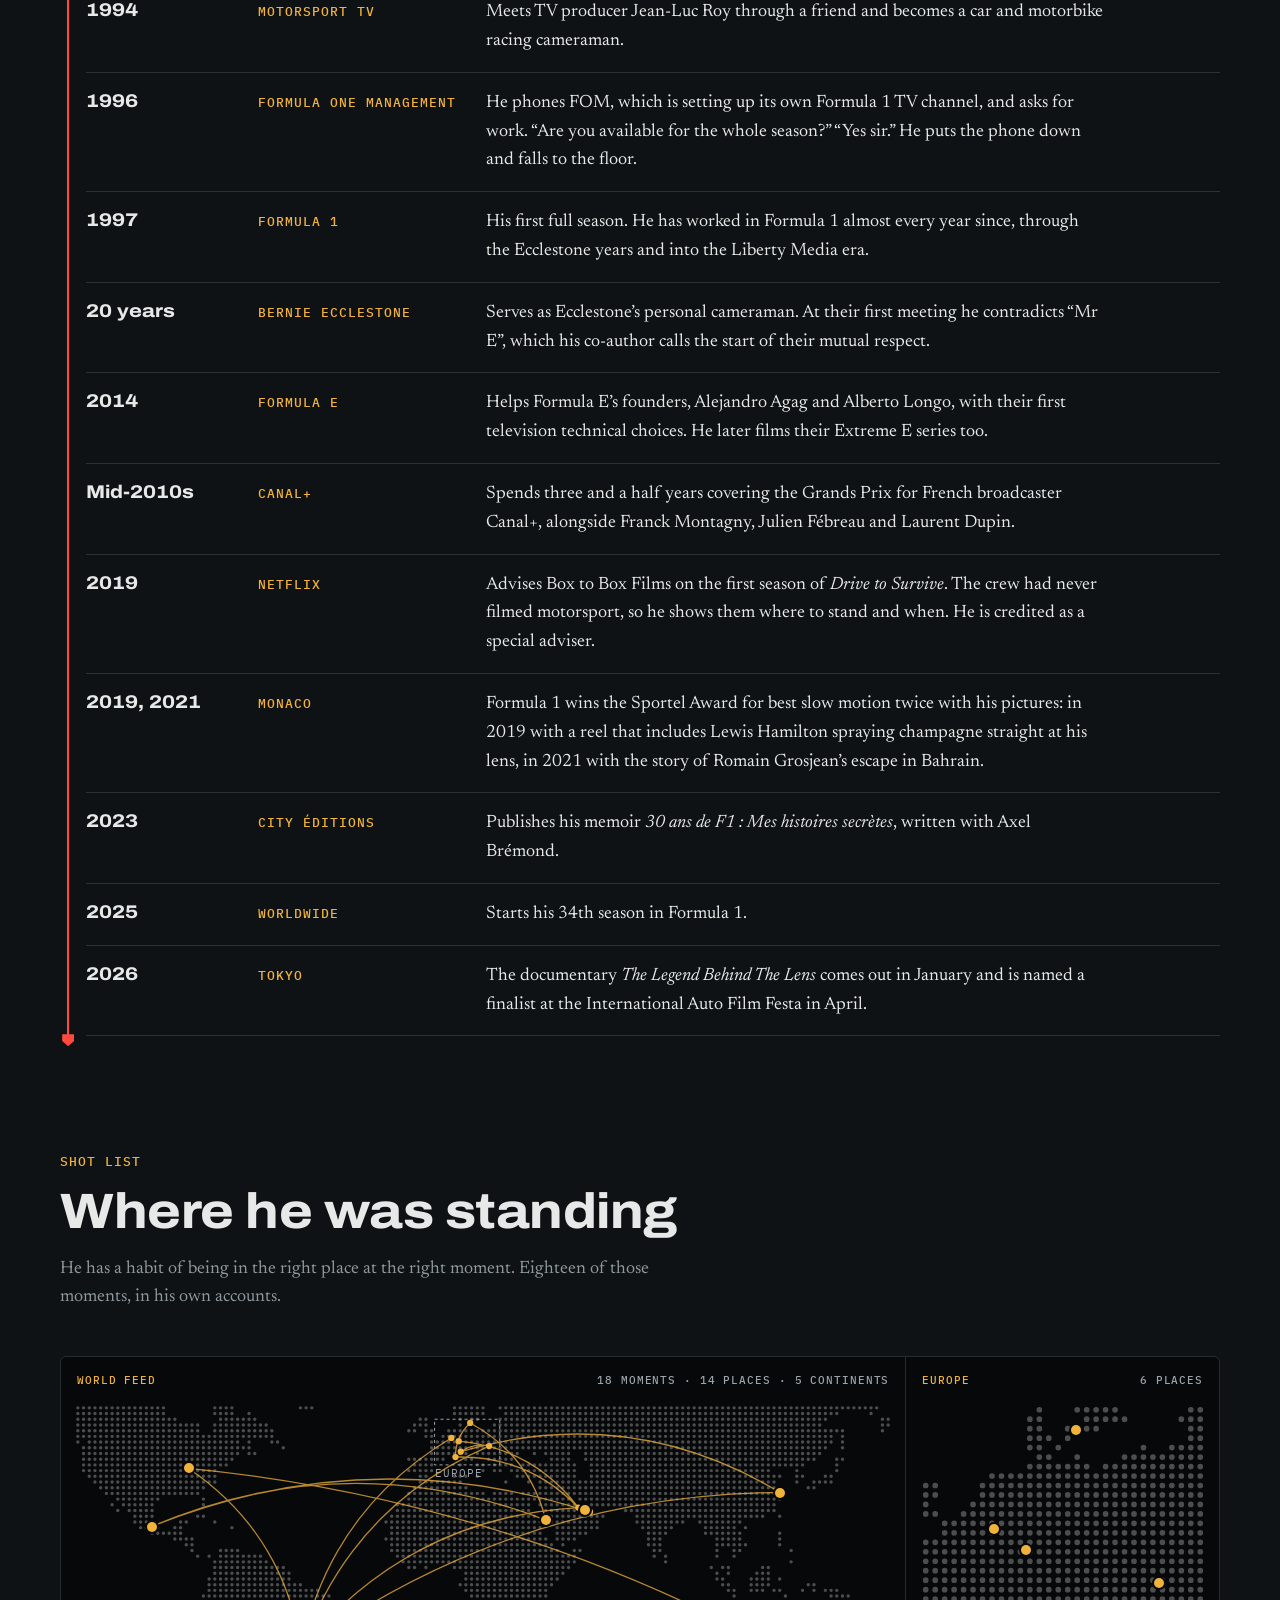
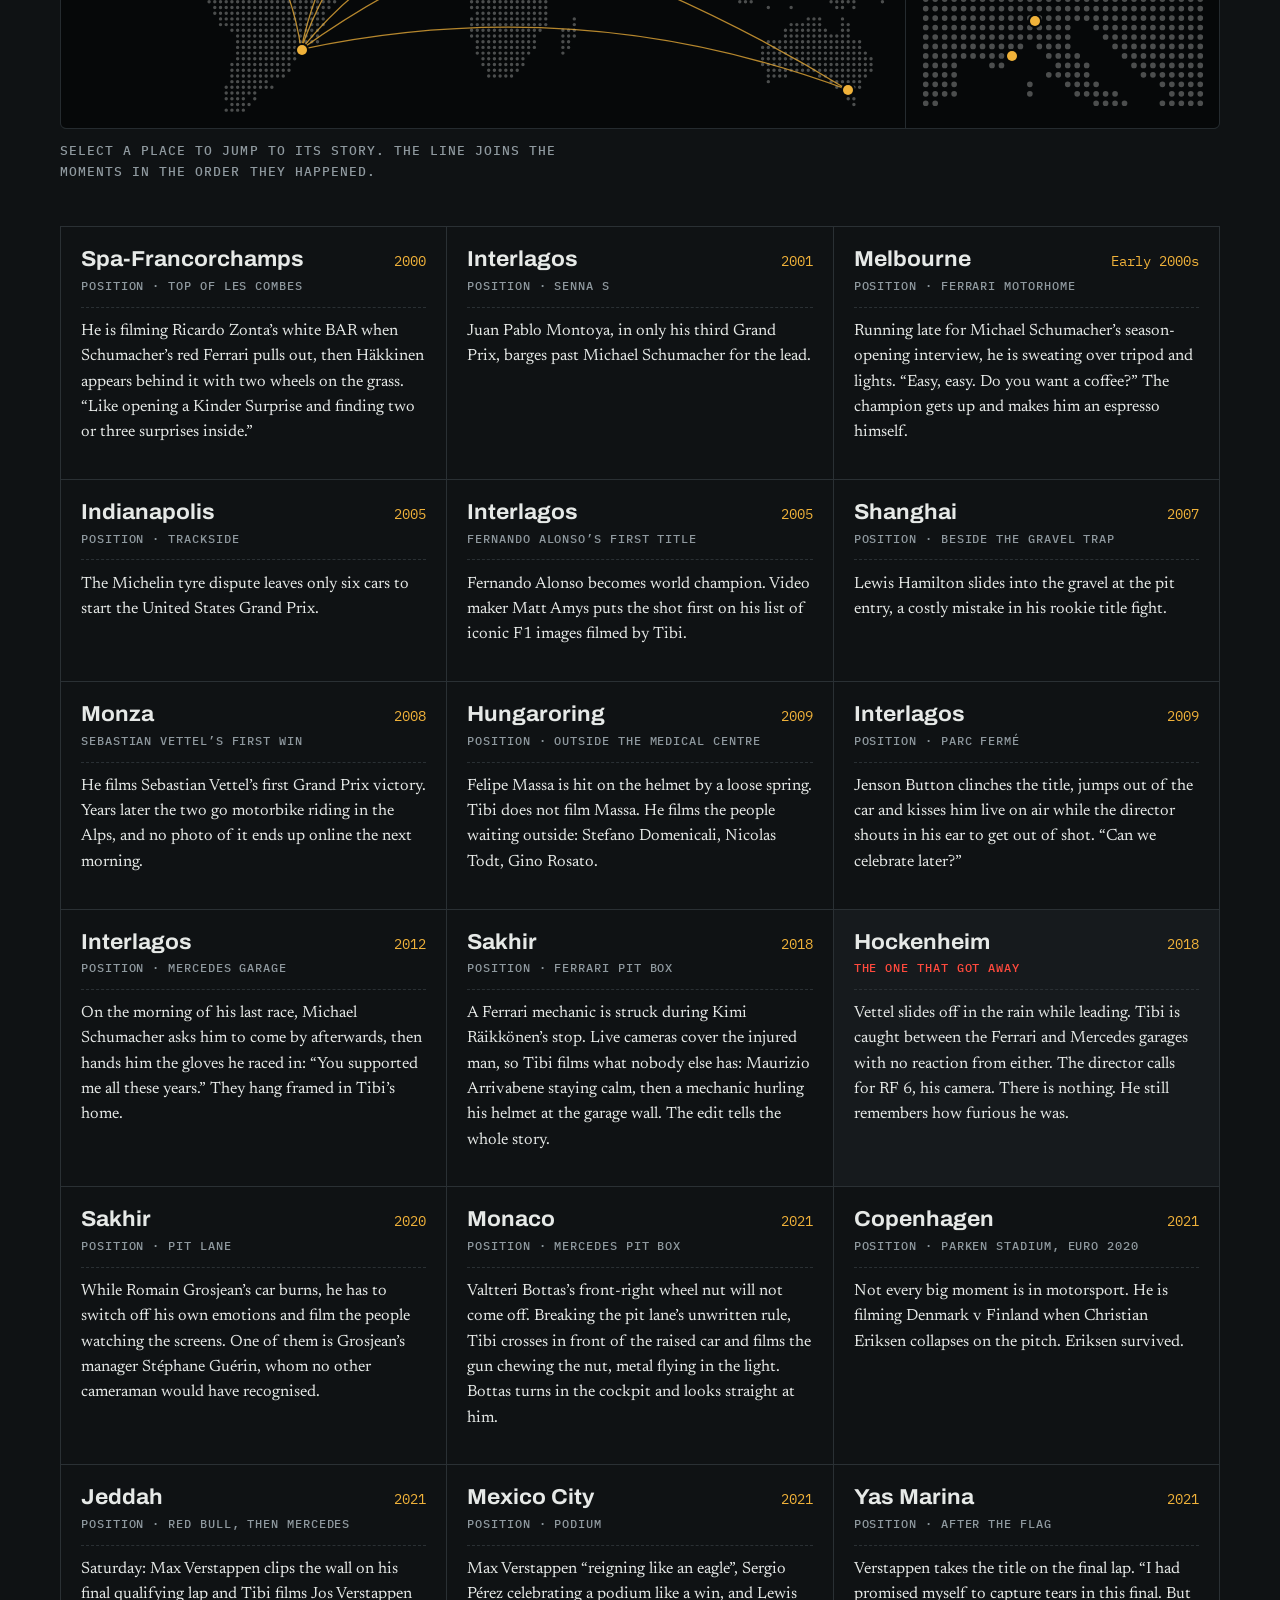
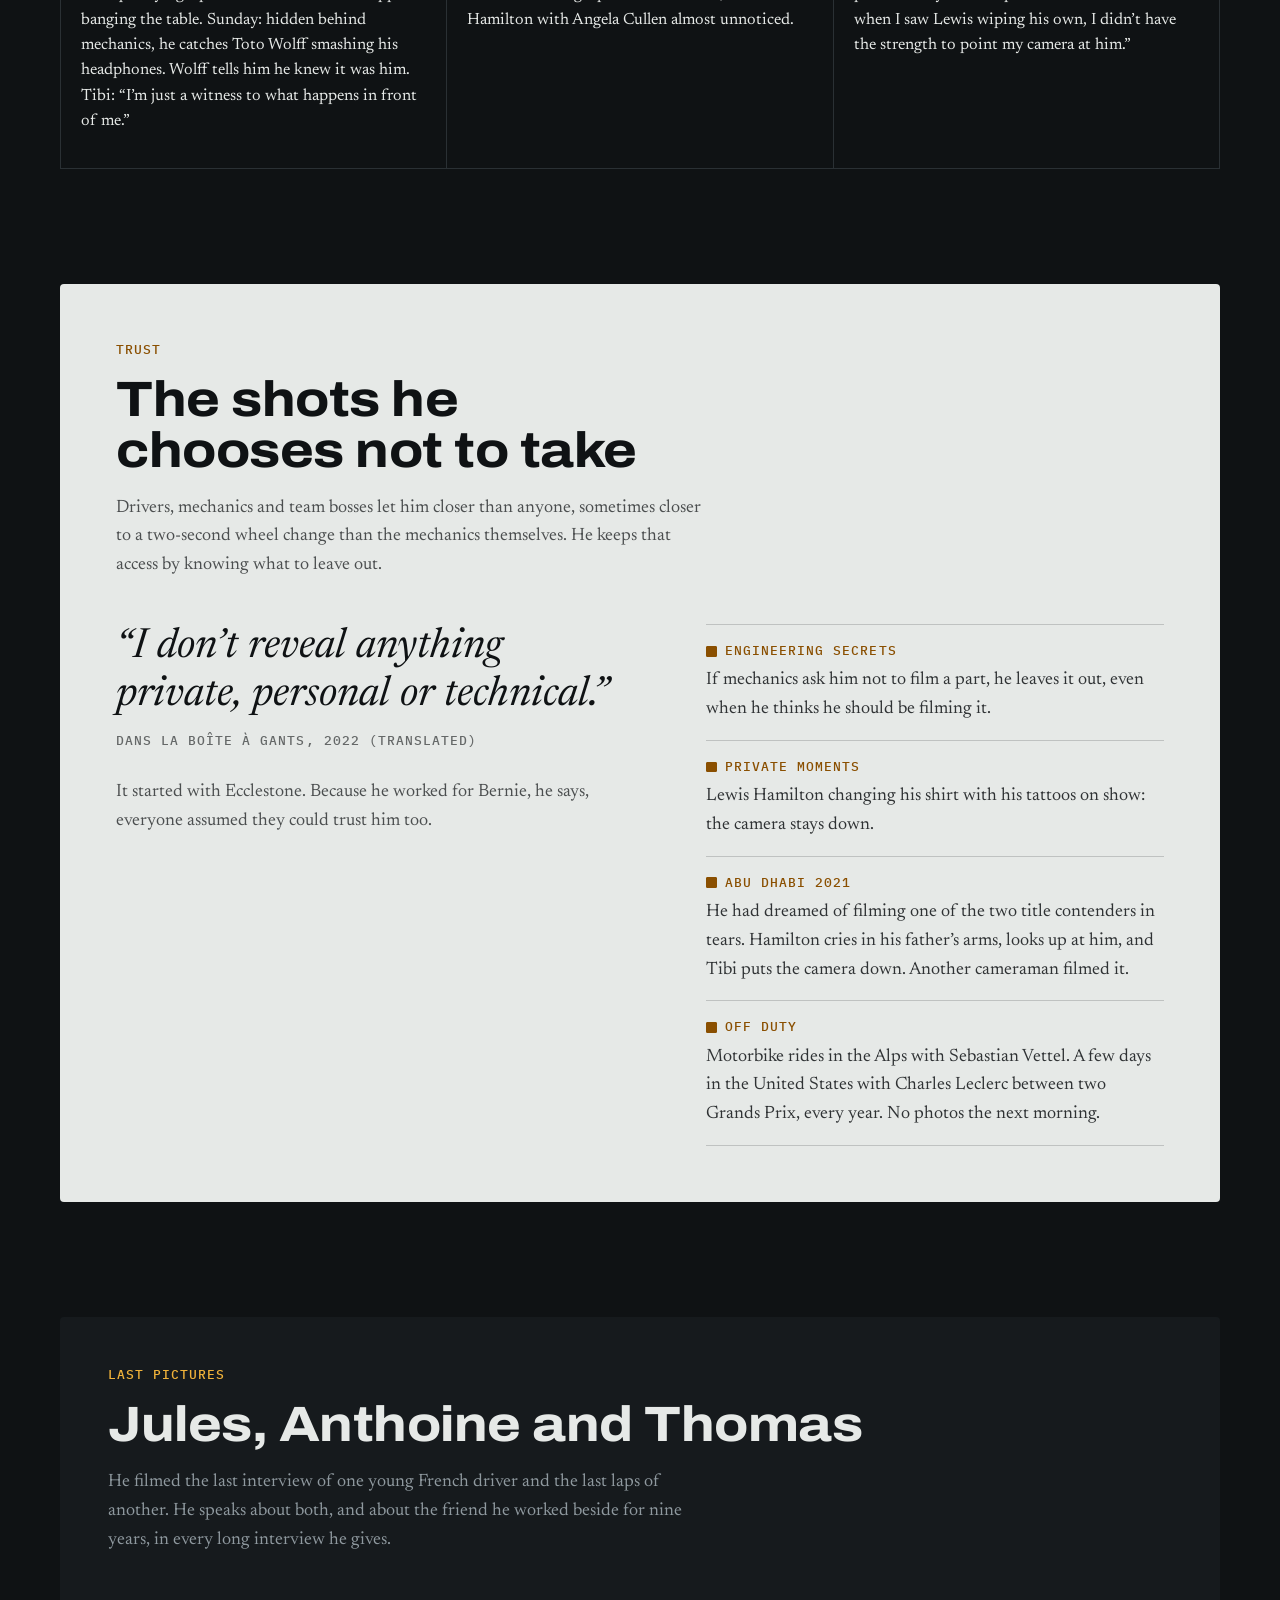
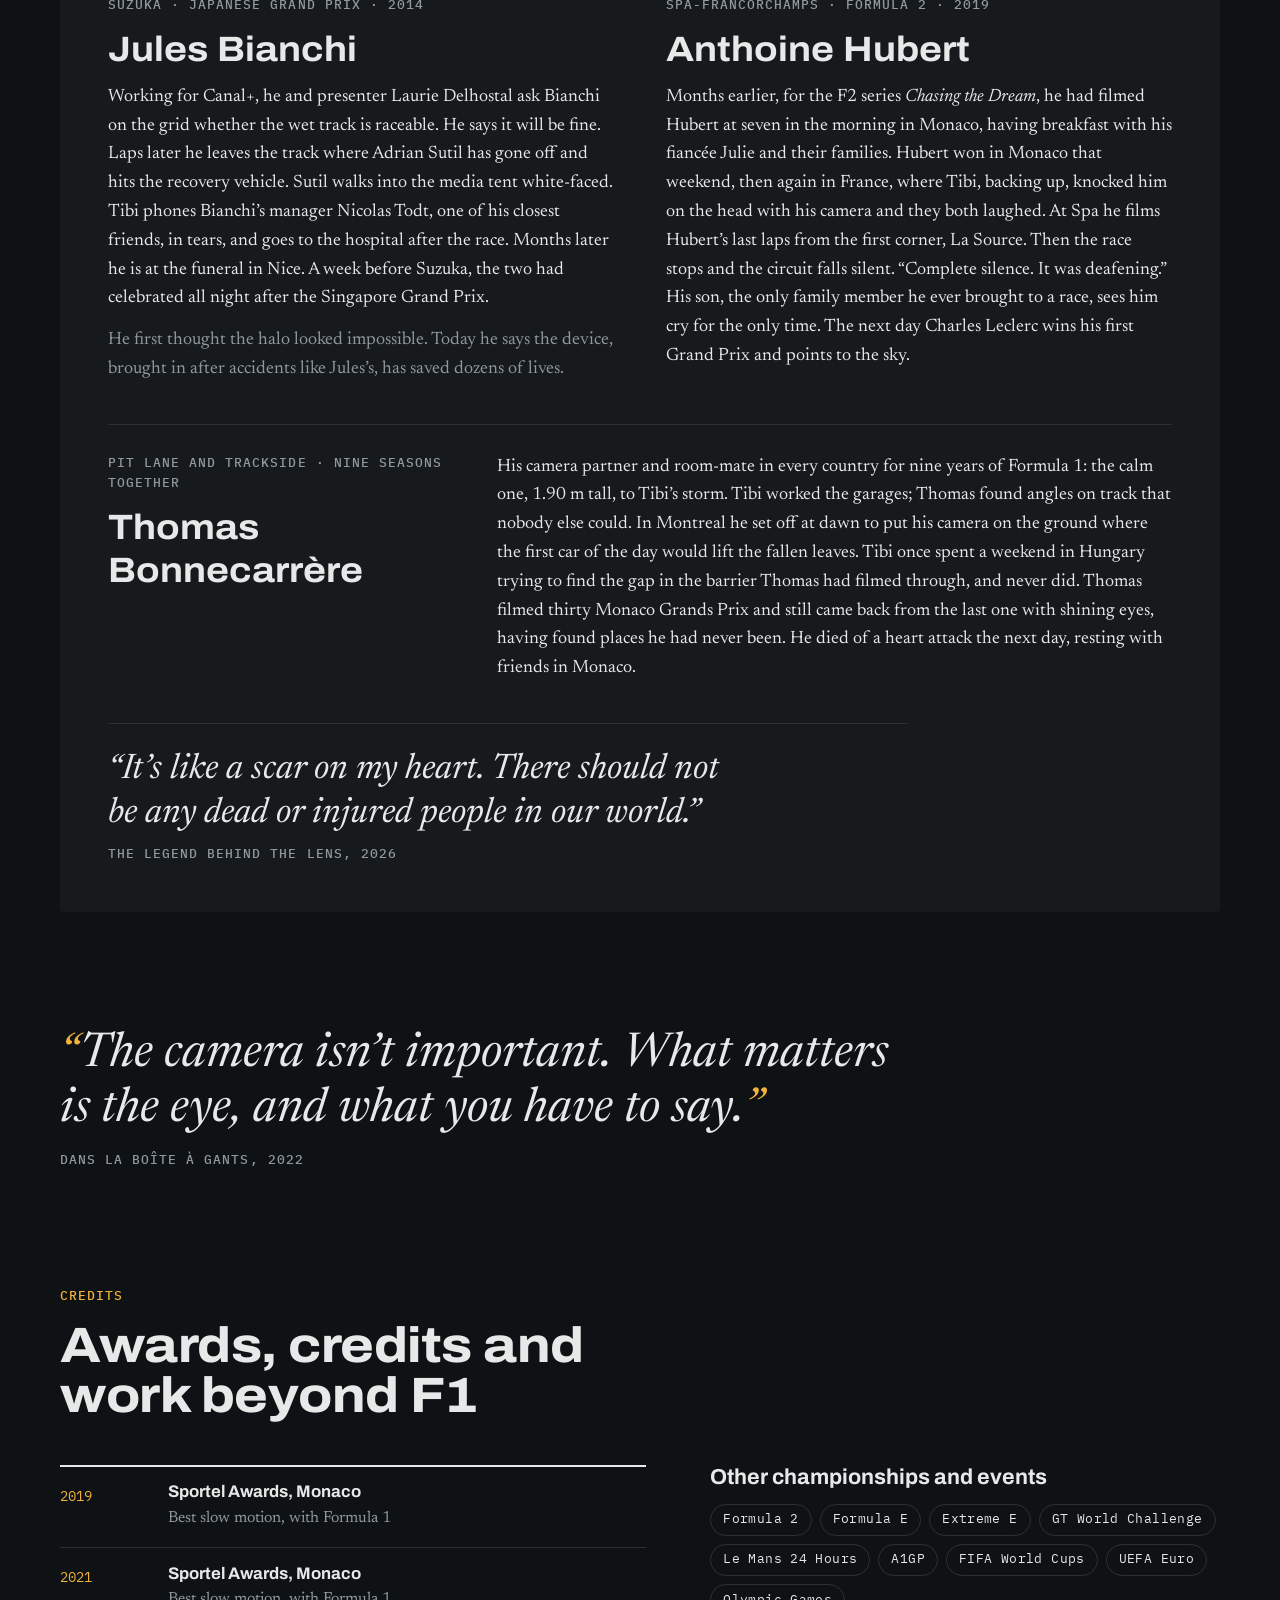
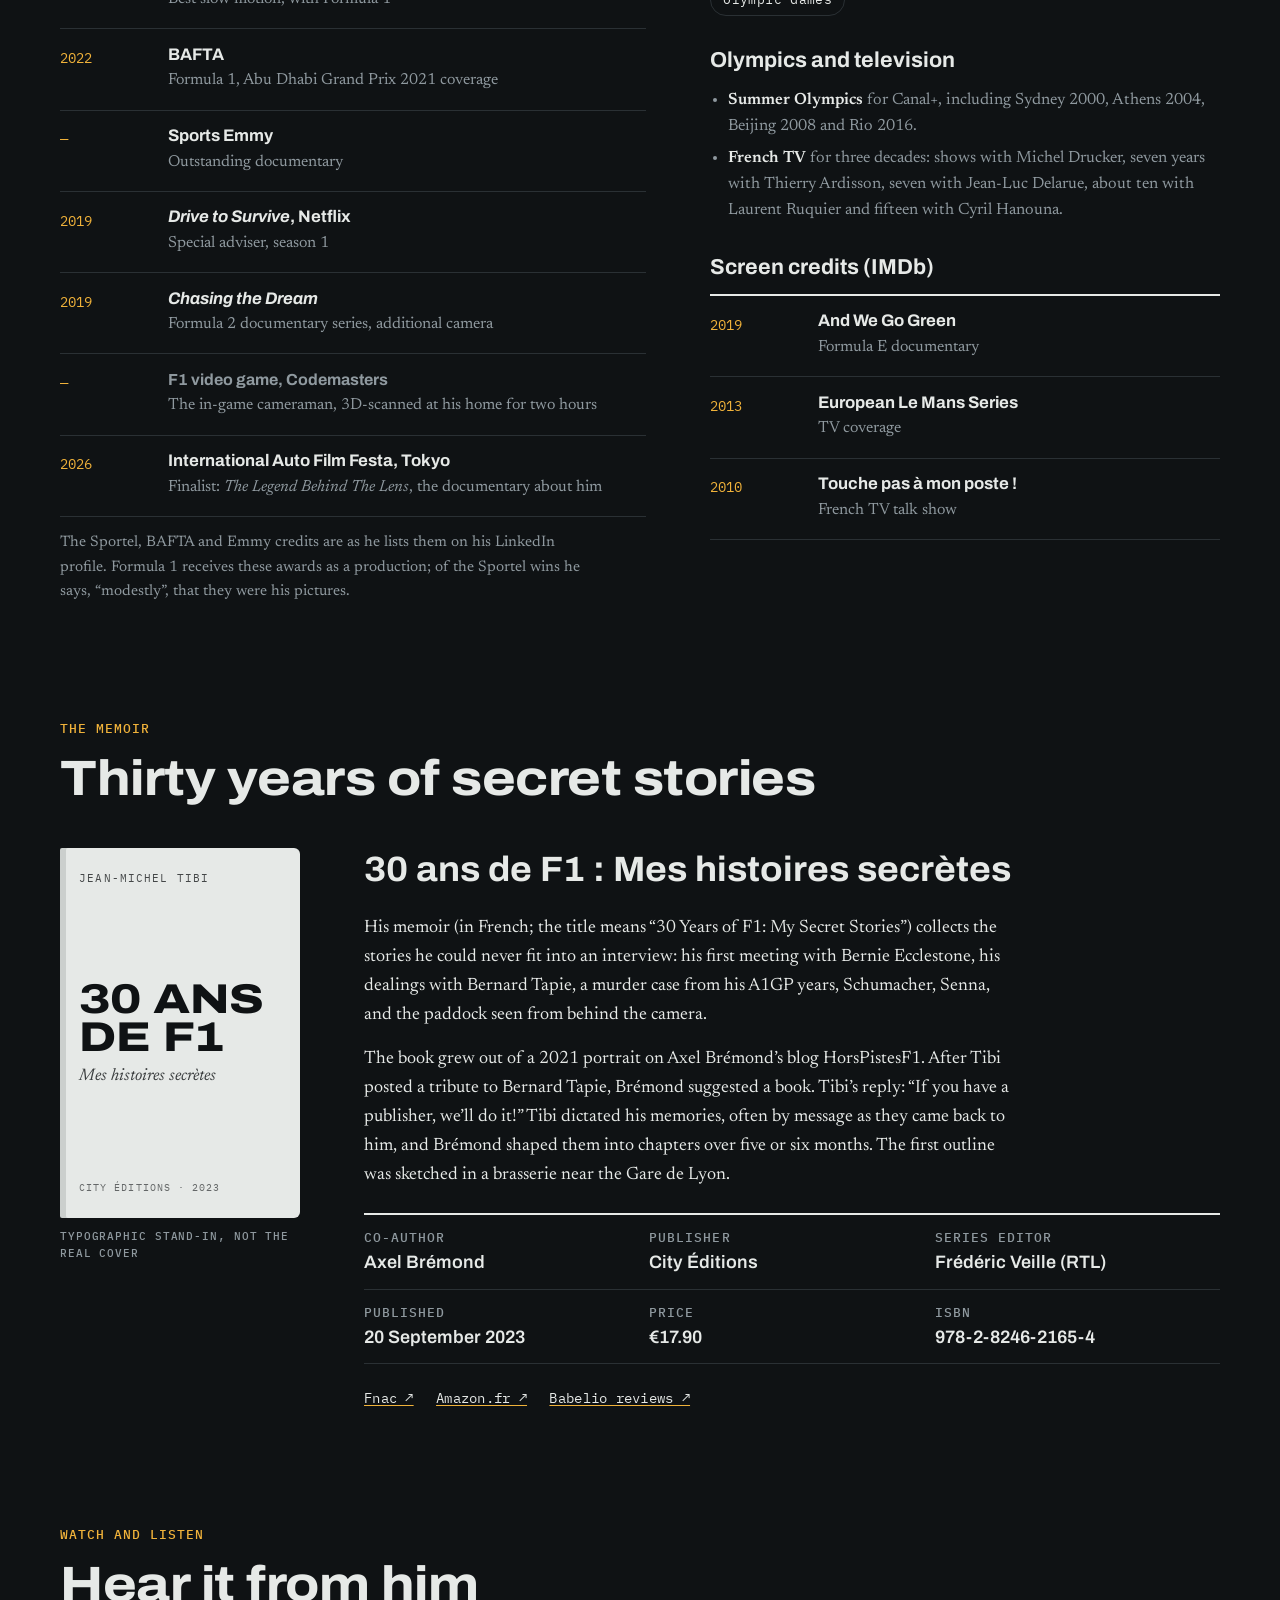
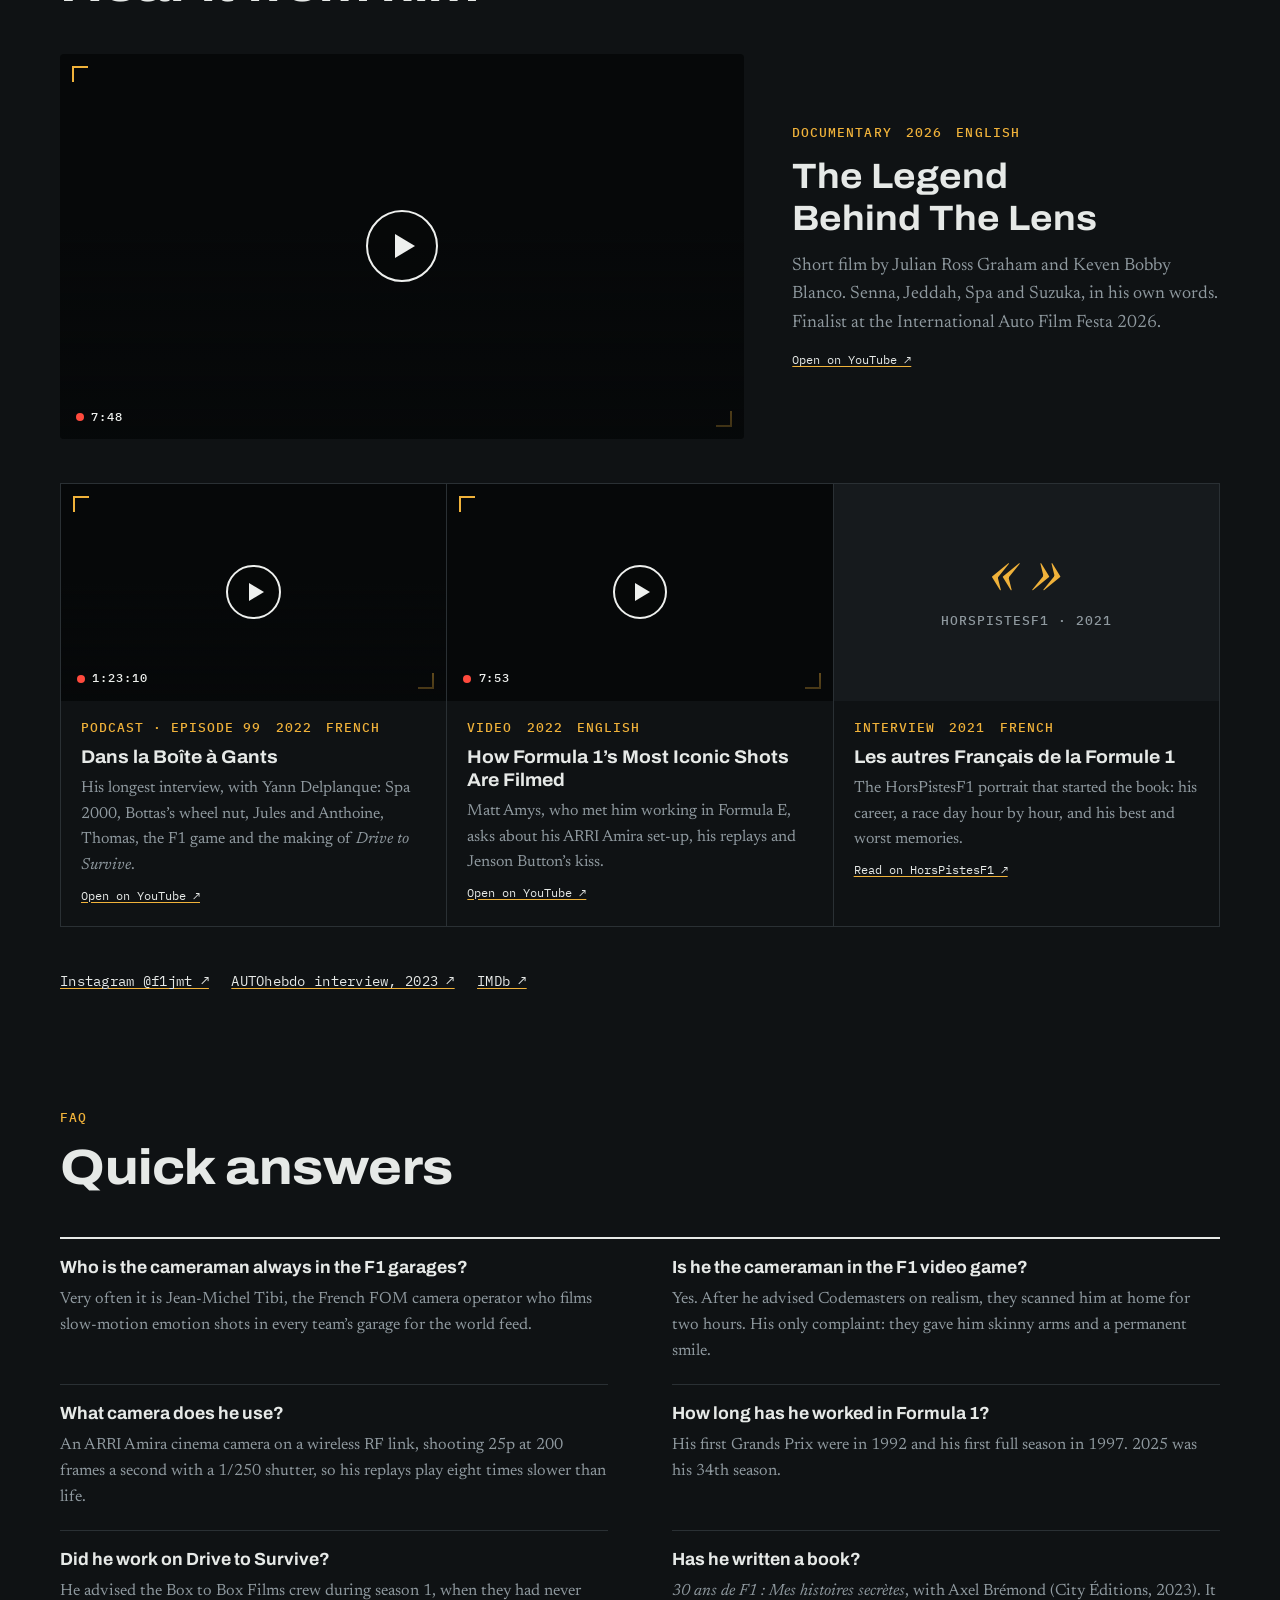
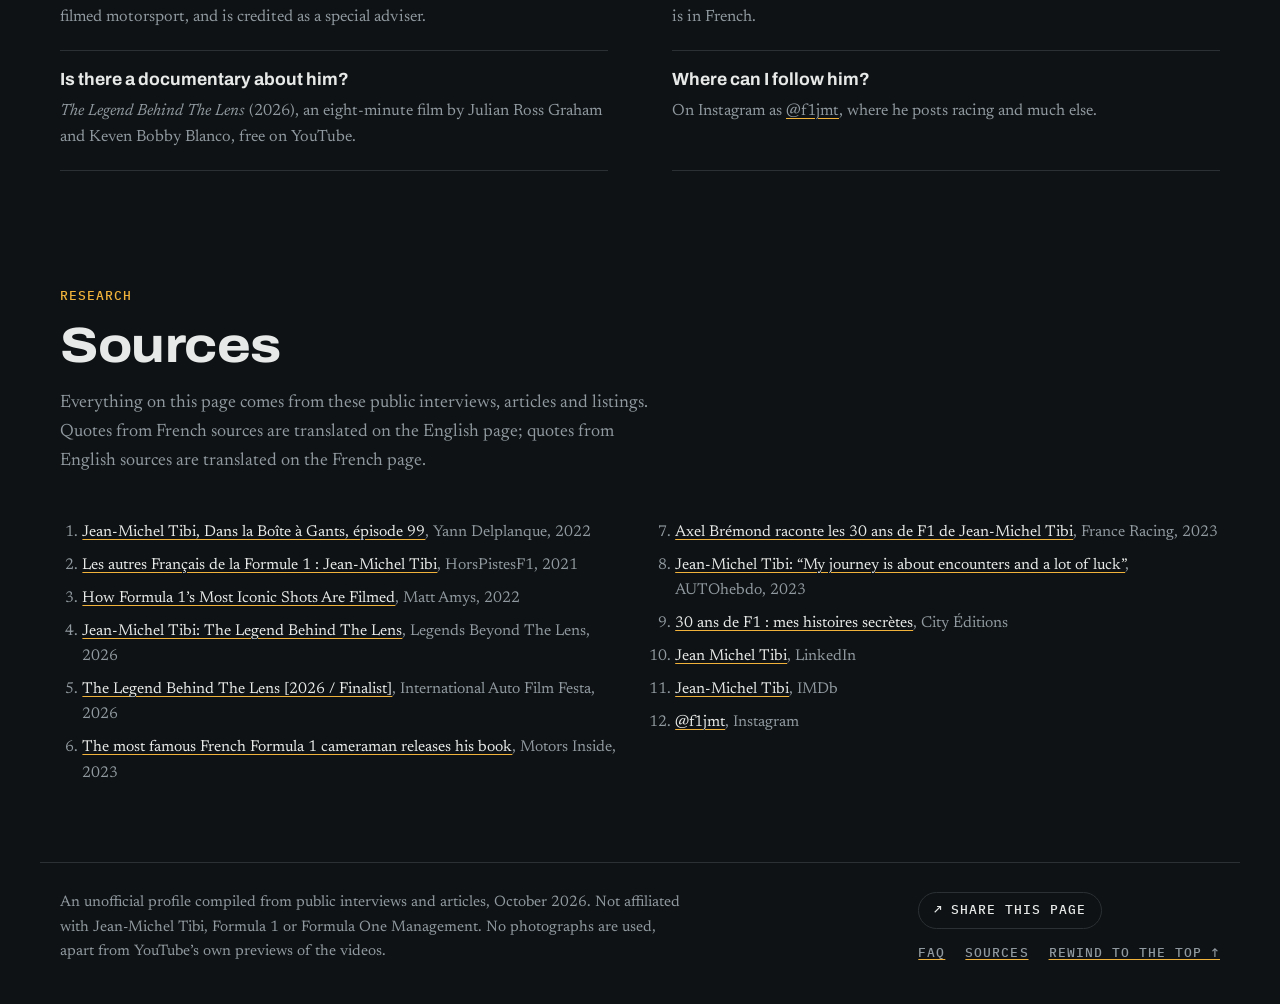
==== commit 292b0b19: "Make the site dark only The dark palette becomes the only one: the light theme and the prefers-color" ====
--- a/index.html
+++ b/index.html
@@ -17,9 +17,8 @@
 })();
 </script>
 <meta name="description" content="An unofficial profile of Jean-Michel Tibi, the French Formula 1 cameraman known in the paddock as “the Legend”: his career, his slow-motion shots, his memoir and the documentary about him. In English and French.">
-<meta name="color-scheme" content="light dark">
-<meta name="theme-color" content="#EDEFEE" media="(prefers-color-scheme: light)">
-<meta name="theme-color" content="#0F1214" media="(prefers-color-scheme: dark)">
+<meta name="color-scheme" content="dark">
+<meta name="theme-color" content="#0F1214">
 <meta property="og:type" content="profile">
 <meta property="og:site_name" content="Jean-Michel Tibi">
 <meta property="og:title" content="Jean-Michel Tibi, the Legend behind the lens">
--- a/assets/style.css
+++ b/assets/style.css
@@ -1,19 +1,21 @@
-/* Layout: one long reel. A dark camera viewfinder opens the page, set into a cool-paper "camera report";
-   every section below is ruled like a report sheet, with one inverted panel for the shots he refuses to take. */
+/* Layout: one long reel. A camera viewfinder opens the page, set into a dark "camera report";
+   every section below is ruled like a report sheet, with one inverted panel for the shots he refuses to take.
+   The site has a single, dark look. */
 :root {
-  --paper: #EDEFEE;
-  --panel: #E2E6E5;
-  --ink: #15191B;
-  --muted: #56606A;
-  --rule: #C4CBCD;
-  --accent: #8A4F00;
-  --accent-inv: #F0B23A;
-  --tally: #C8231B;
-  /* The viewfinder is a device: it stays dark in both themes */
-  --screen: #0E1113;
+  color-scheme: dark;
+  --paper: #0F1214;
+  --panel: #161A1D;
+  --ink: #E6E9E7;
+  --muted: #8F999F;
+  --rule: #2A3034;
+  --accent: #F0B23A;
+  --accent-inv: #8A4F00;
+  --tally: #FF4A3D;
+  /* The viewfinder, map and monitors are devices: slightly darker than the page */
+  --screen: #060809;
   --screen-ink: #EEF0EE;
   --screen-muted: #9AA4AA;
-  --screen-rule: #2A3135;
+  --screen-rule: #252B2F;
   --frame: #F0B23A;
   --rec: #FF4A3D;
 
@@ -31,35 +33,6 @@
   /* front-loaded ease: most of the change happens in the first fifth of the time */
   --ease-out: cubic-bezier(0.16, 1, 0.3, 1);
 }
-@media (prefers-color-scheme: dark) {
-  :root:not([data-theme="light"]) {
-    --paper: #0F1214;
-    --panel: #161A1D;
-    --ink: #E6E9E7;
-    --muted: #8F999F;
-    --rule: #2A3034;
-    --accent: #F0B23A;
-    --accent-inv: #8A4F00;
-    --tally: #FF4A3D;
-    --screen: #060809;
-    --screen-rule: #252B2F;
-    color-scheme: dark;
-  }
-}
-:root[data-theme="dark"] {
-  --paper: #0F1214;
-  --panel: #161A1D;
-  --ink: #E6E9E7;
-  --muted: #8F999F;
-  --rule: #2A3034;
-  --accent: #F0B23A;
-  --accent-inv: #8A4F00;
-  --tally: #FF4A3D;
-  --screen: #060809;
-  --screen-rule: #252B2F;
-  color-scheme: dark;
-}
-
 /* ---------- language switching: both languages ship in the page, one is hidden ---------- */
 :root:not([data-lang="fr"]) .t[lang="fr"],
 :root[data-lang="fr"] .t[lang="en"] { display: none !important; }
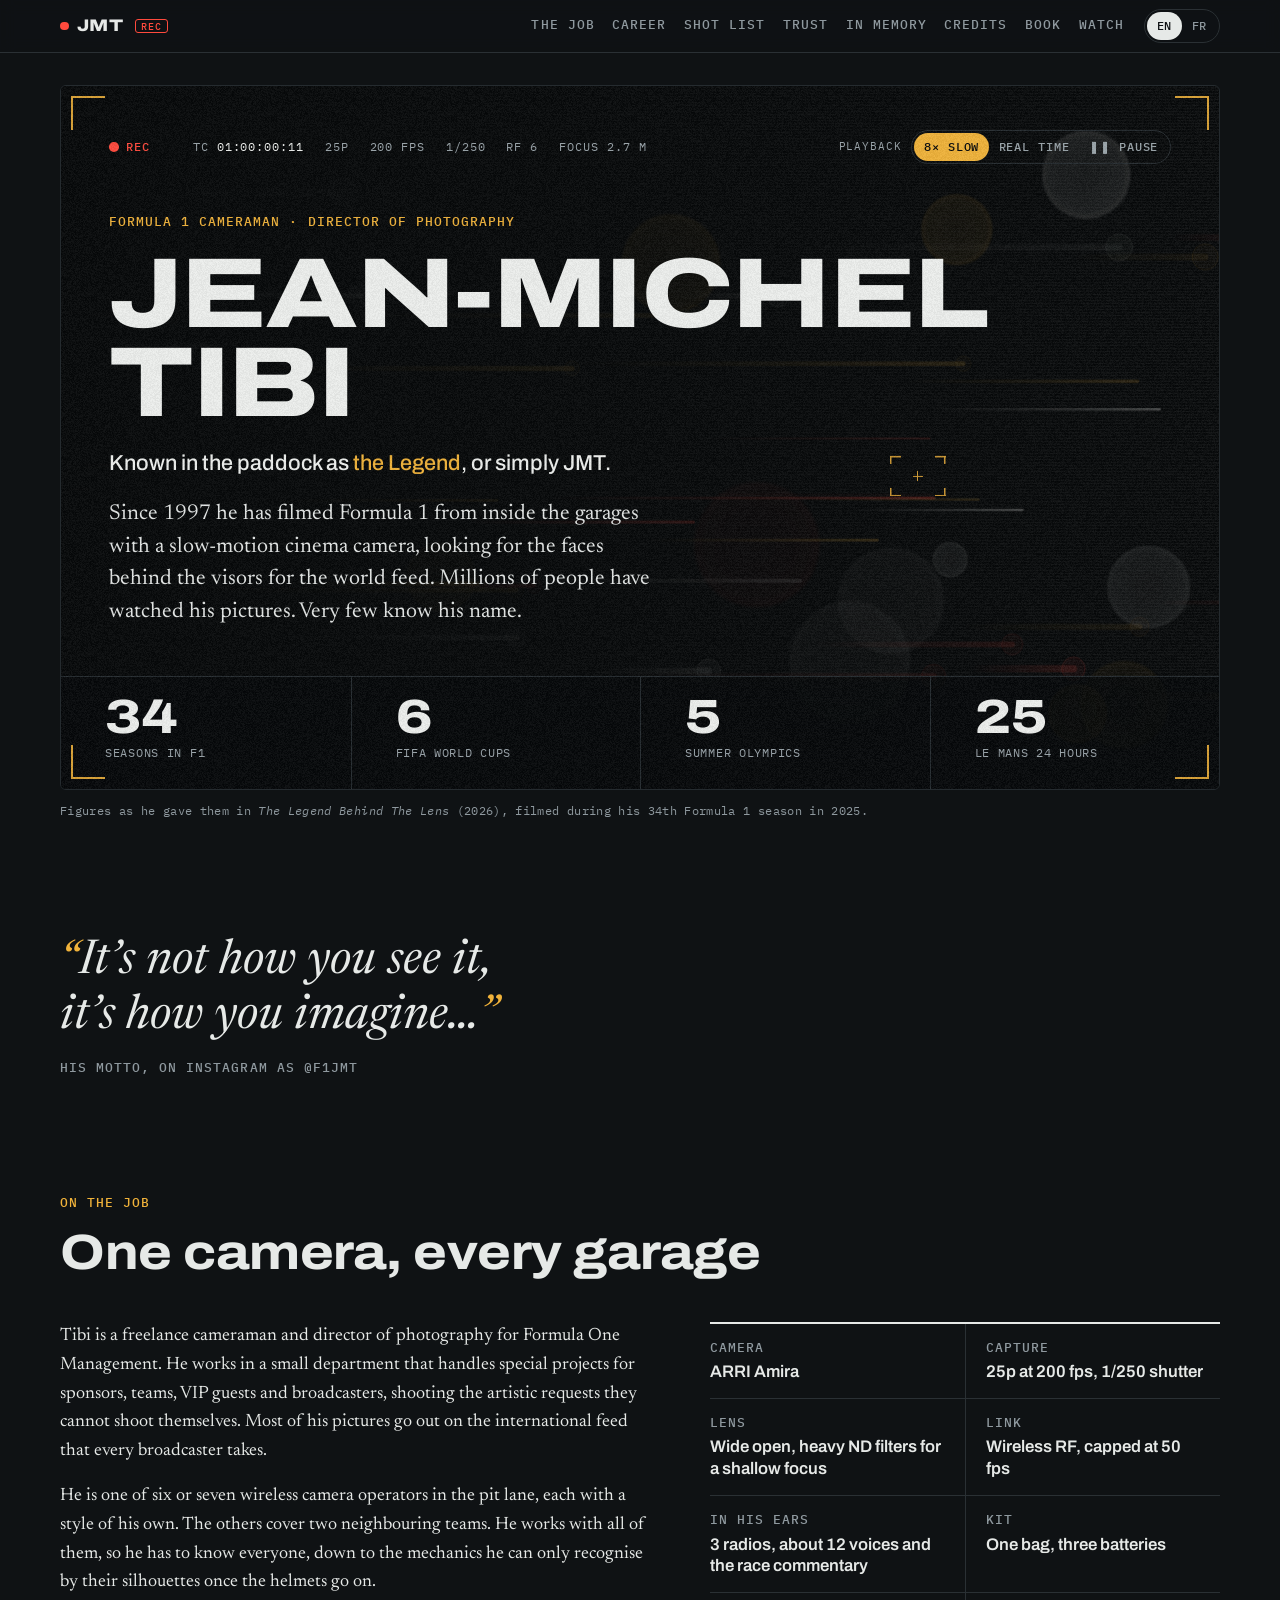
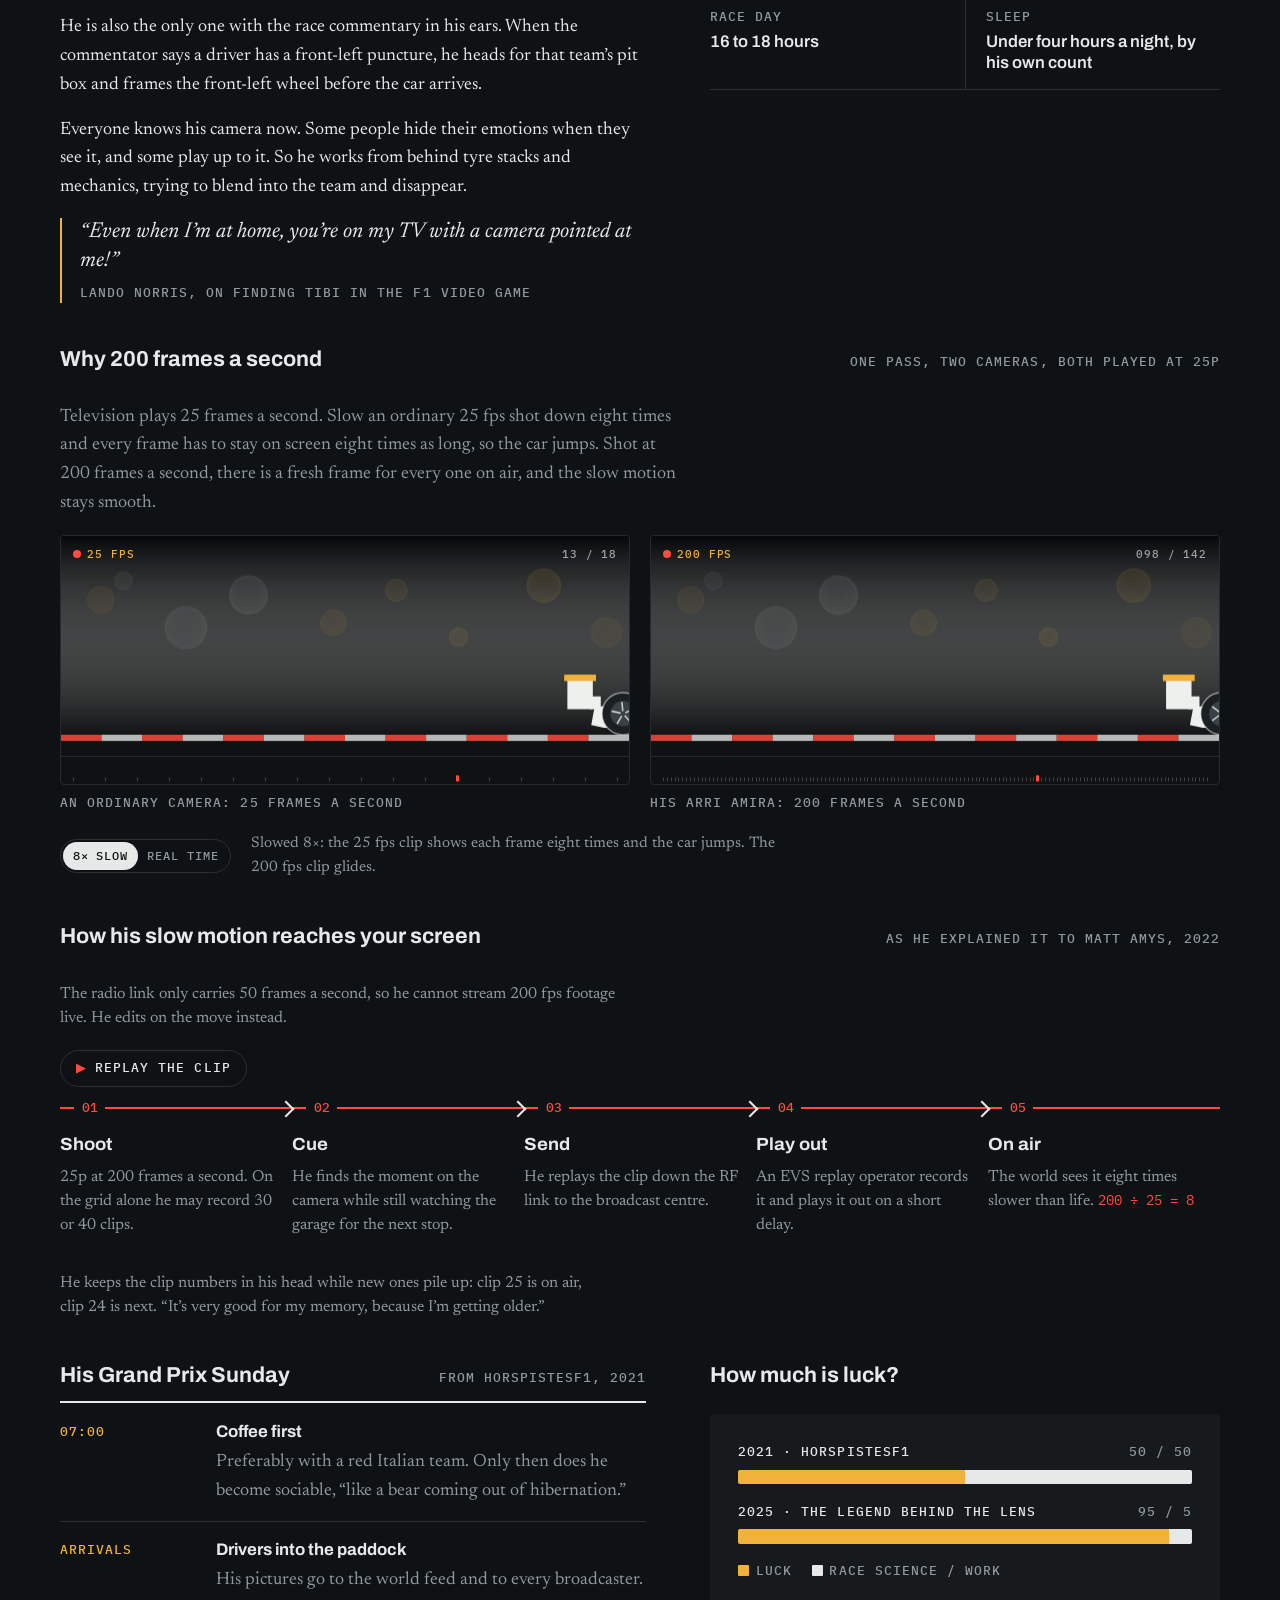
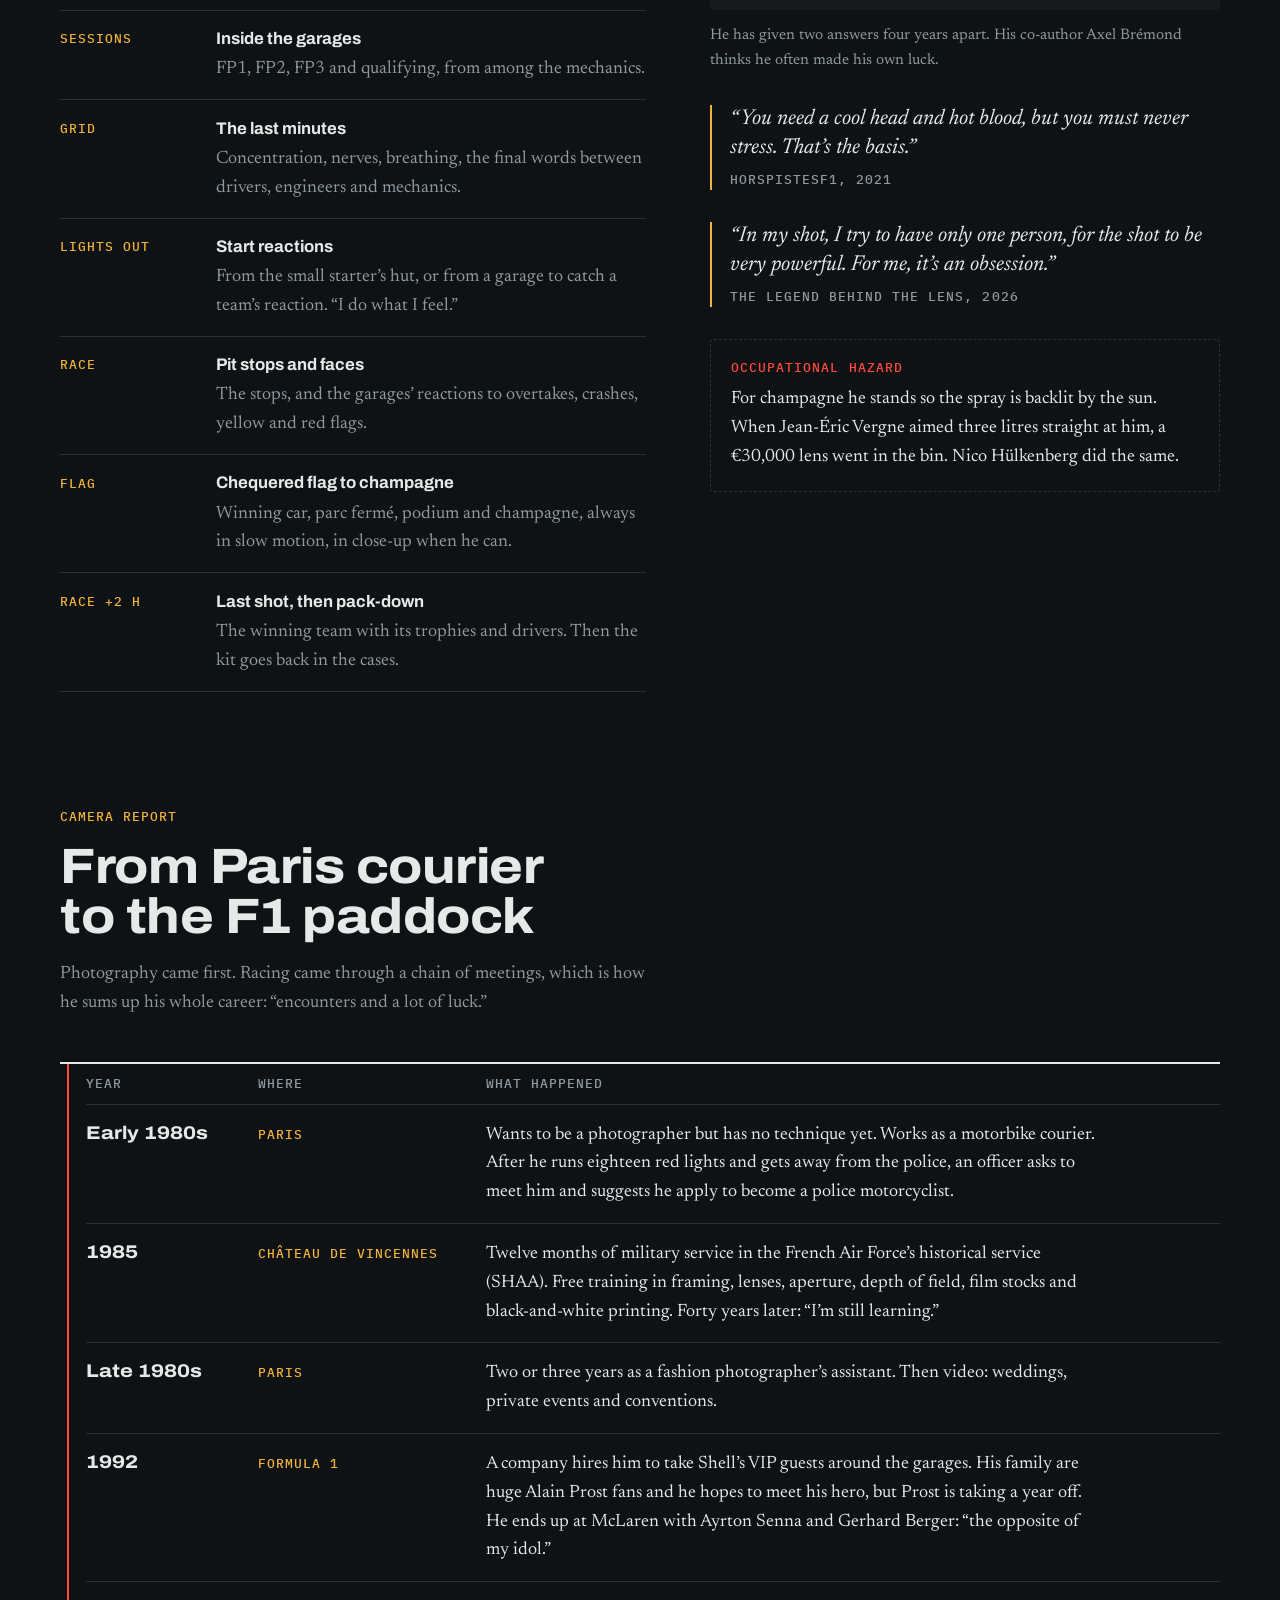
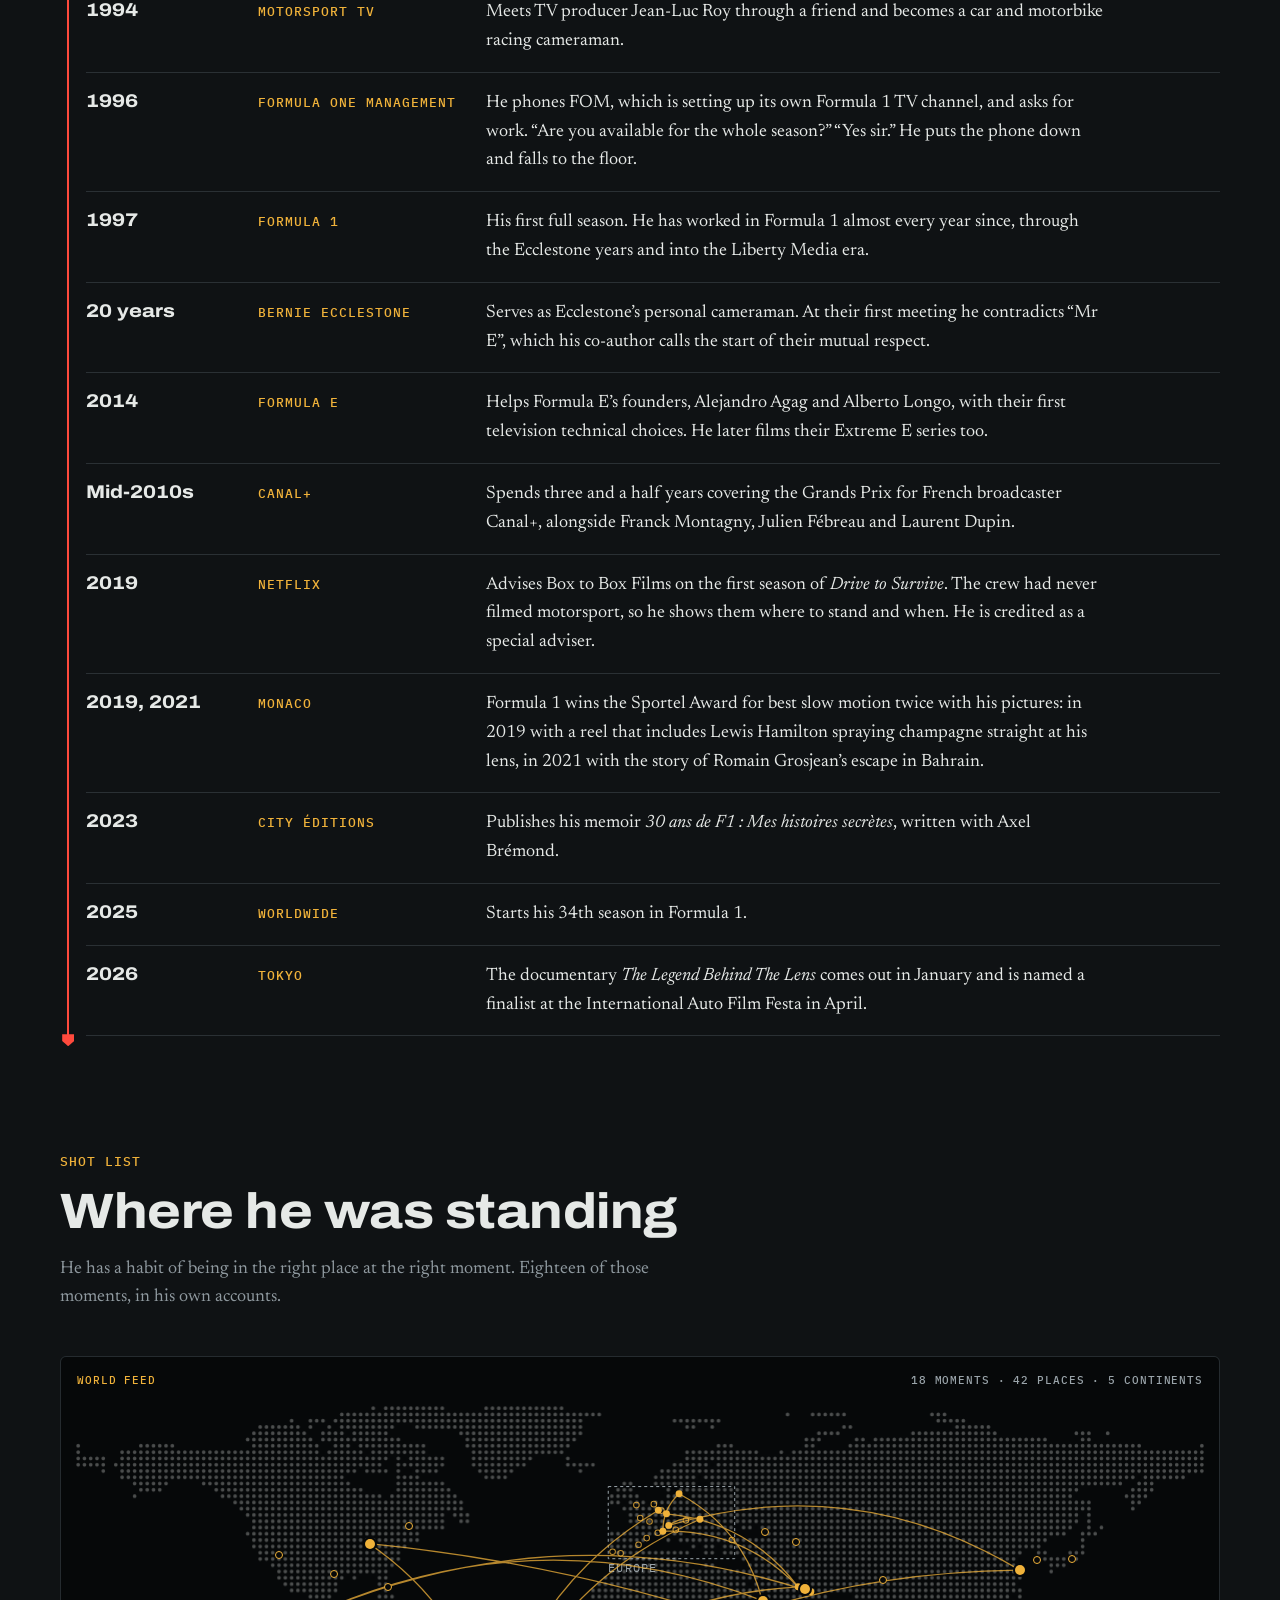
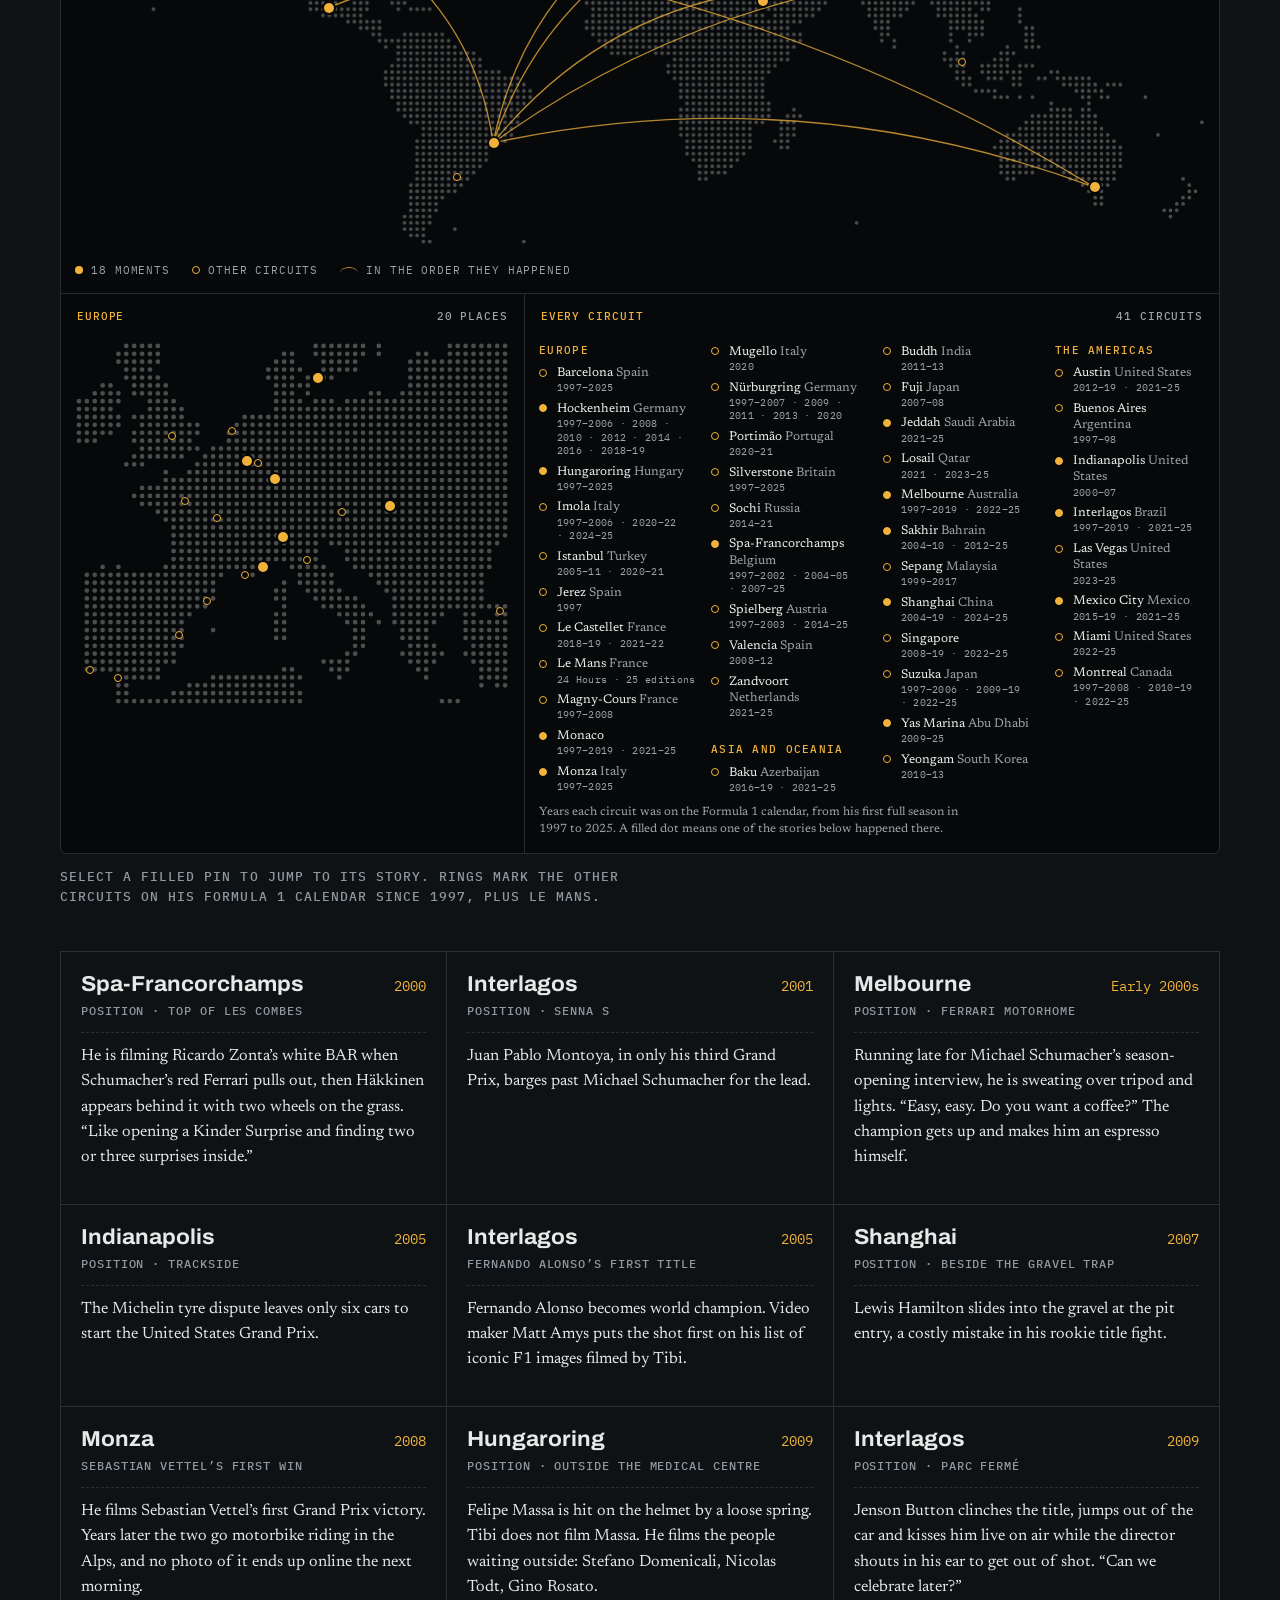
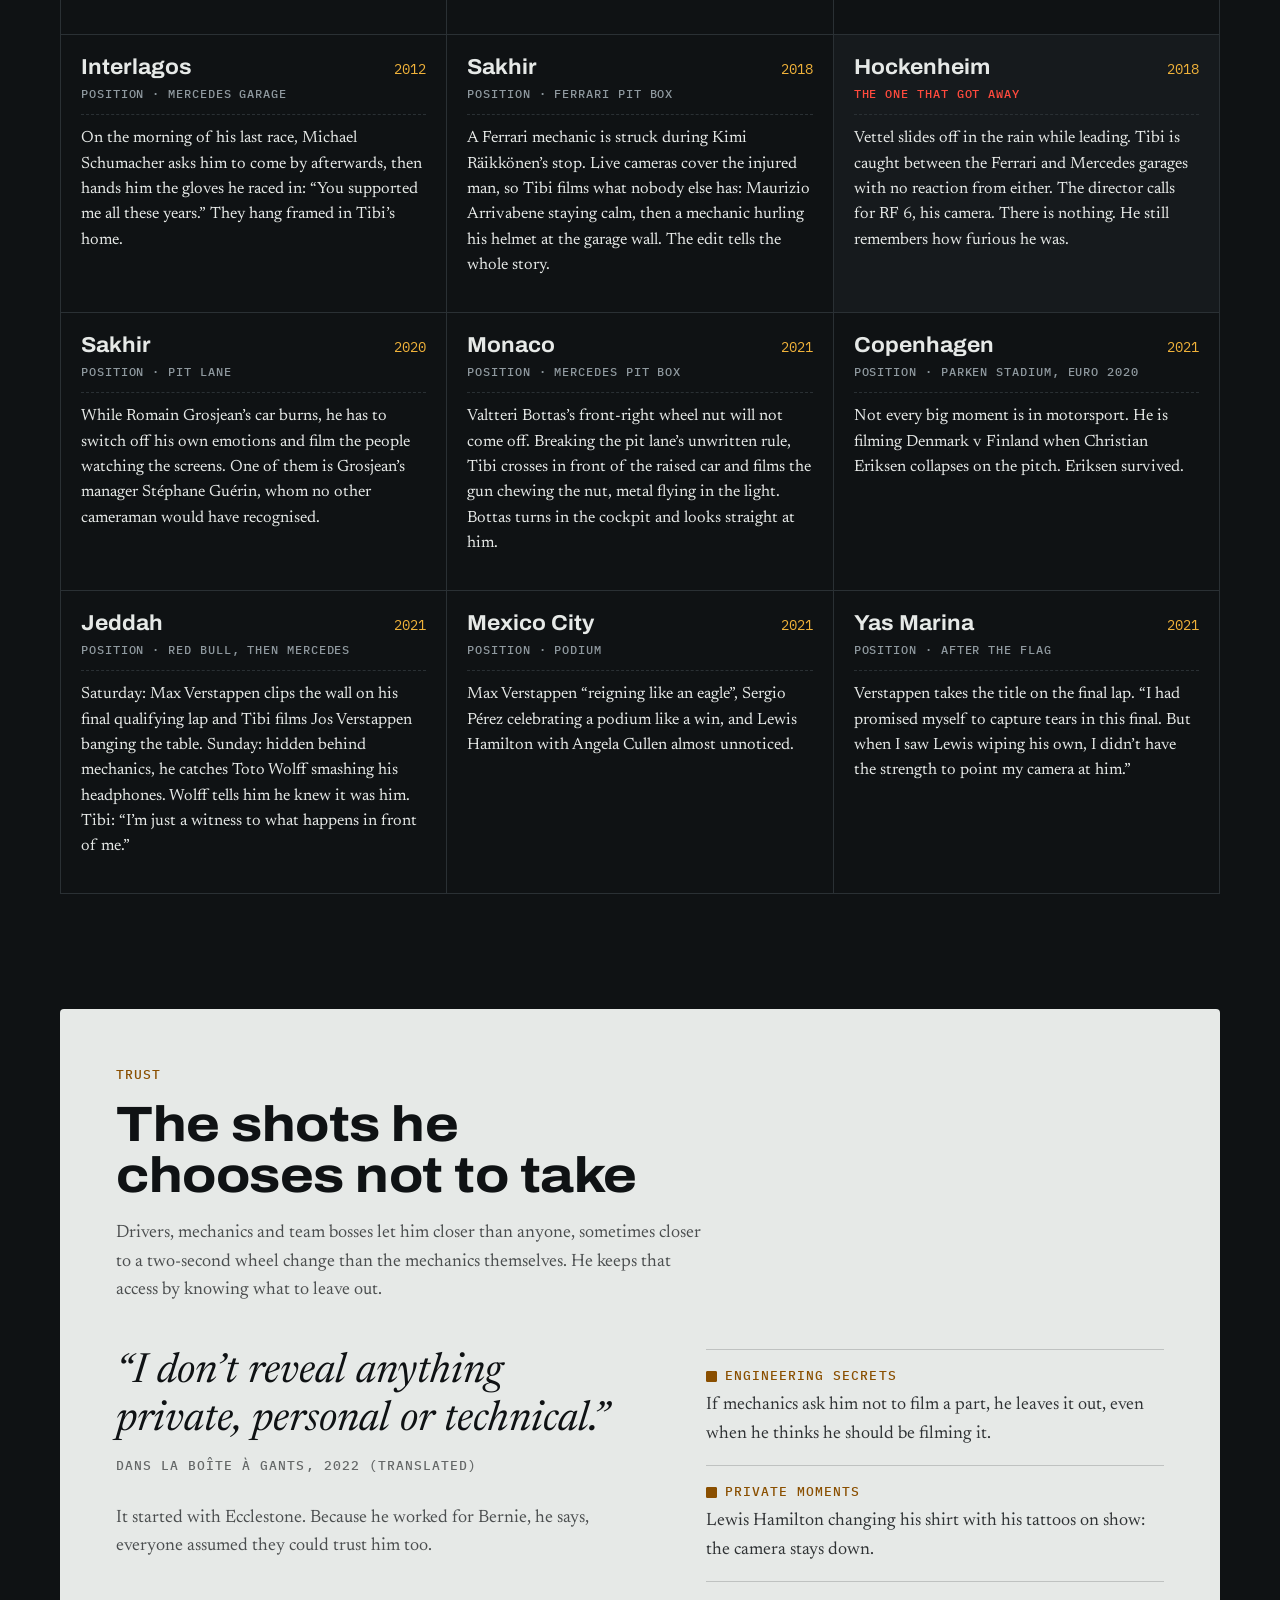
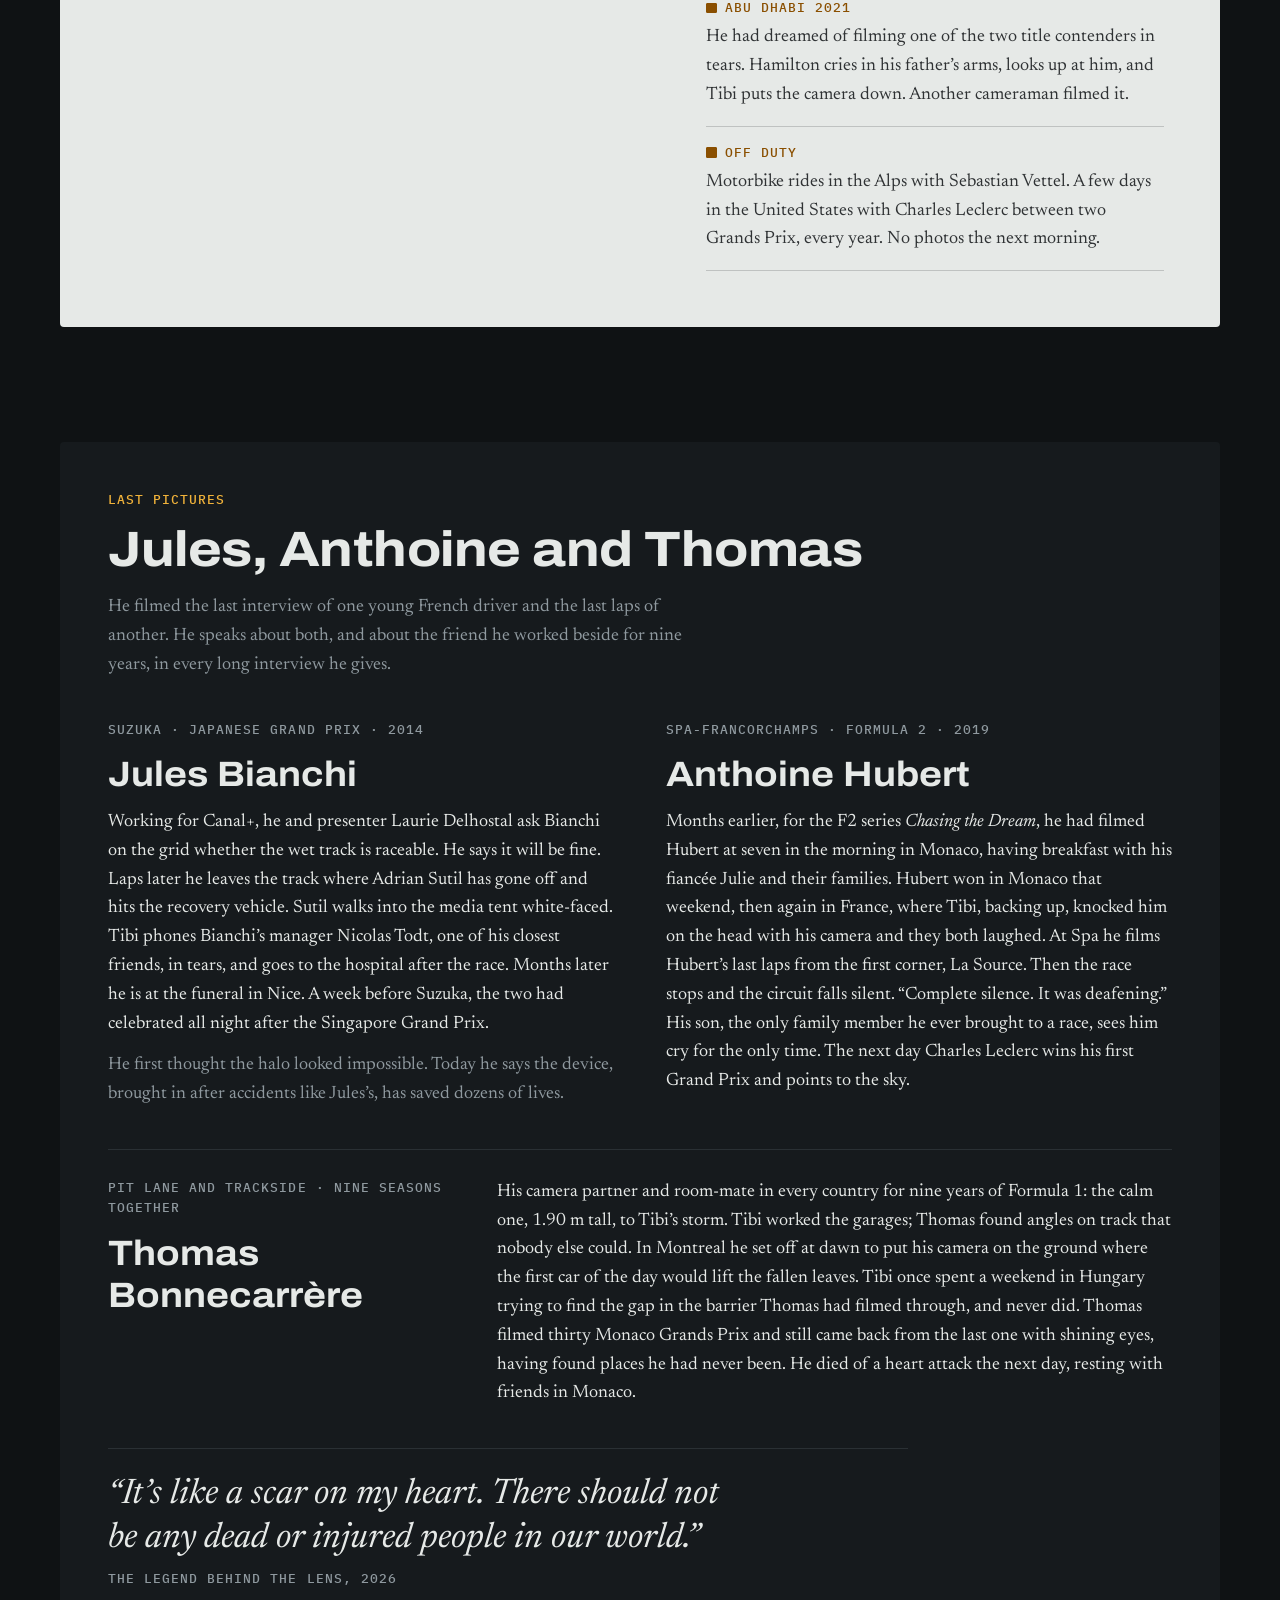
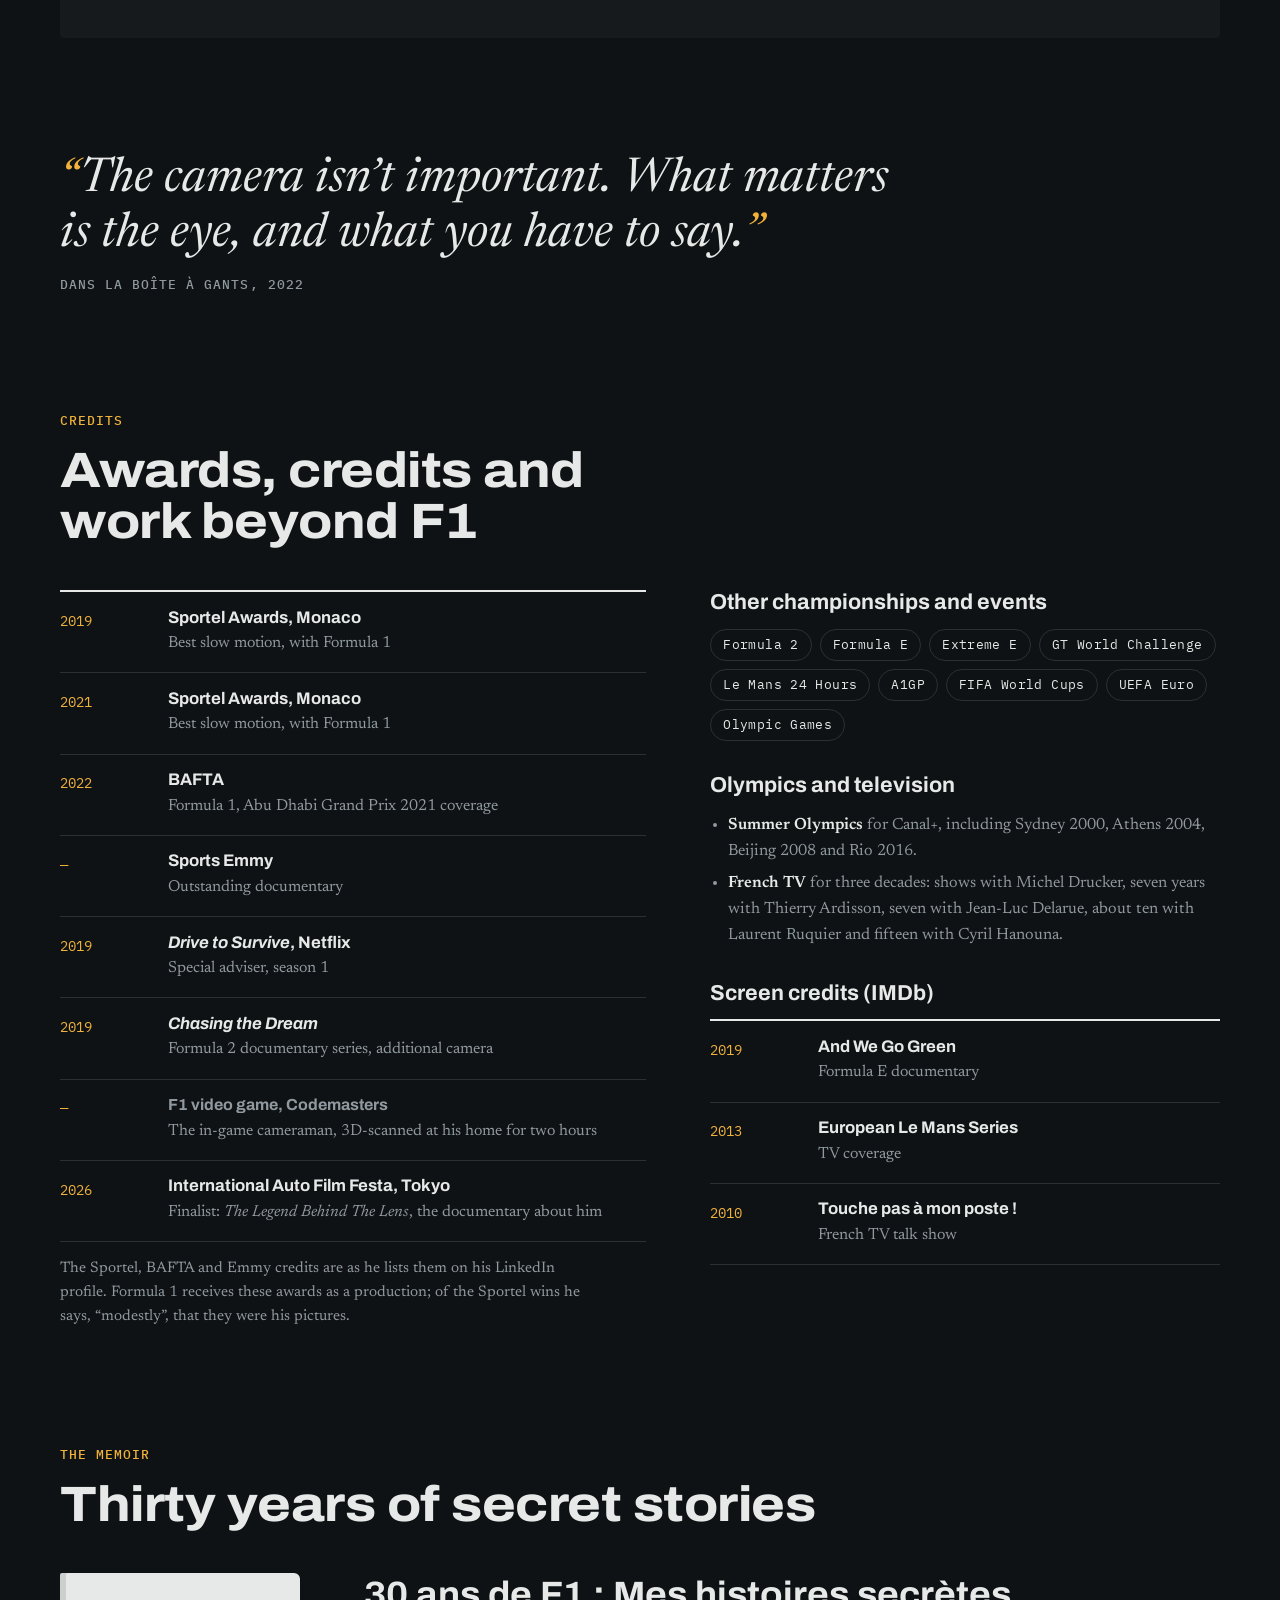
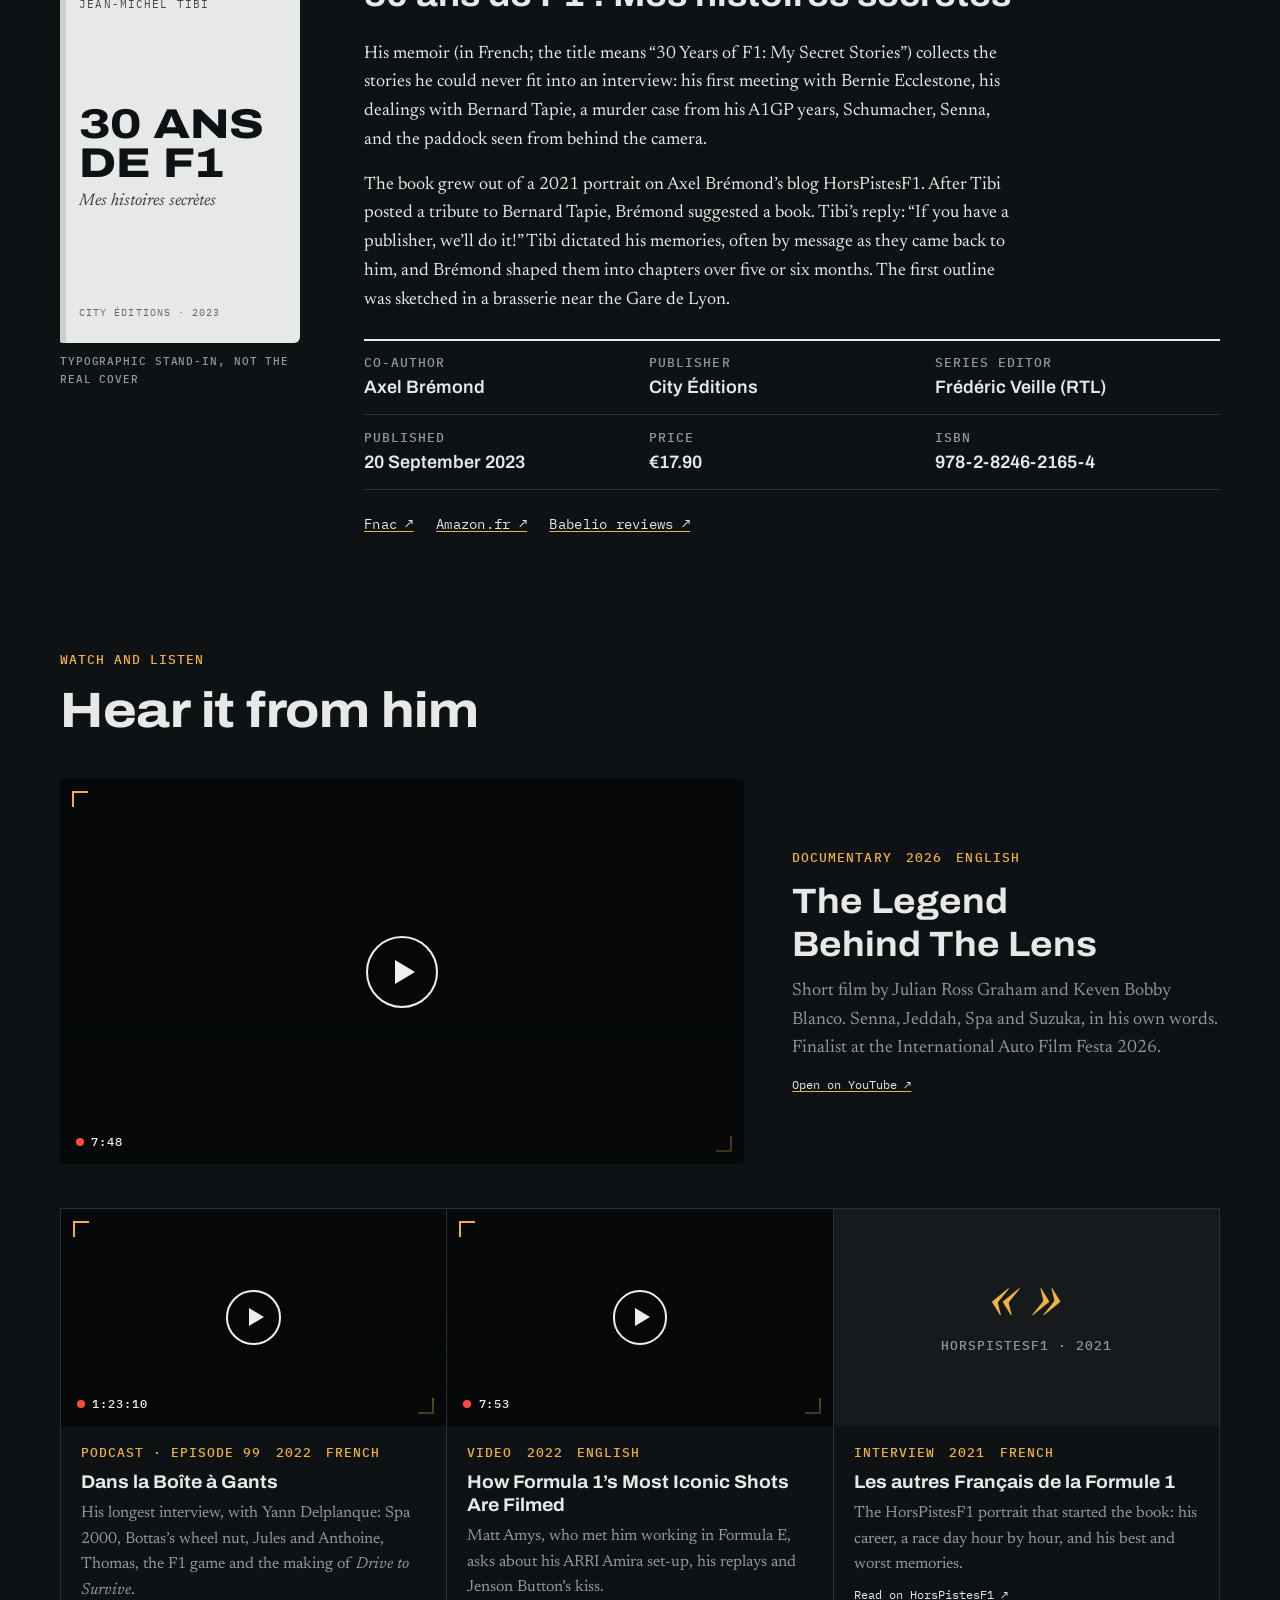
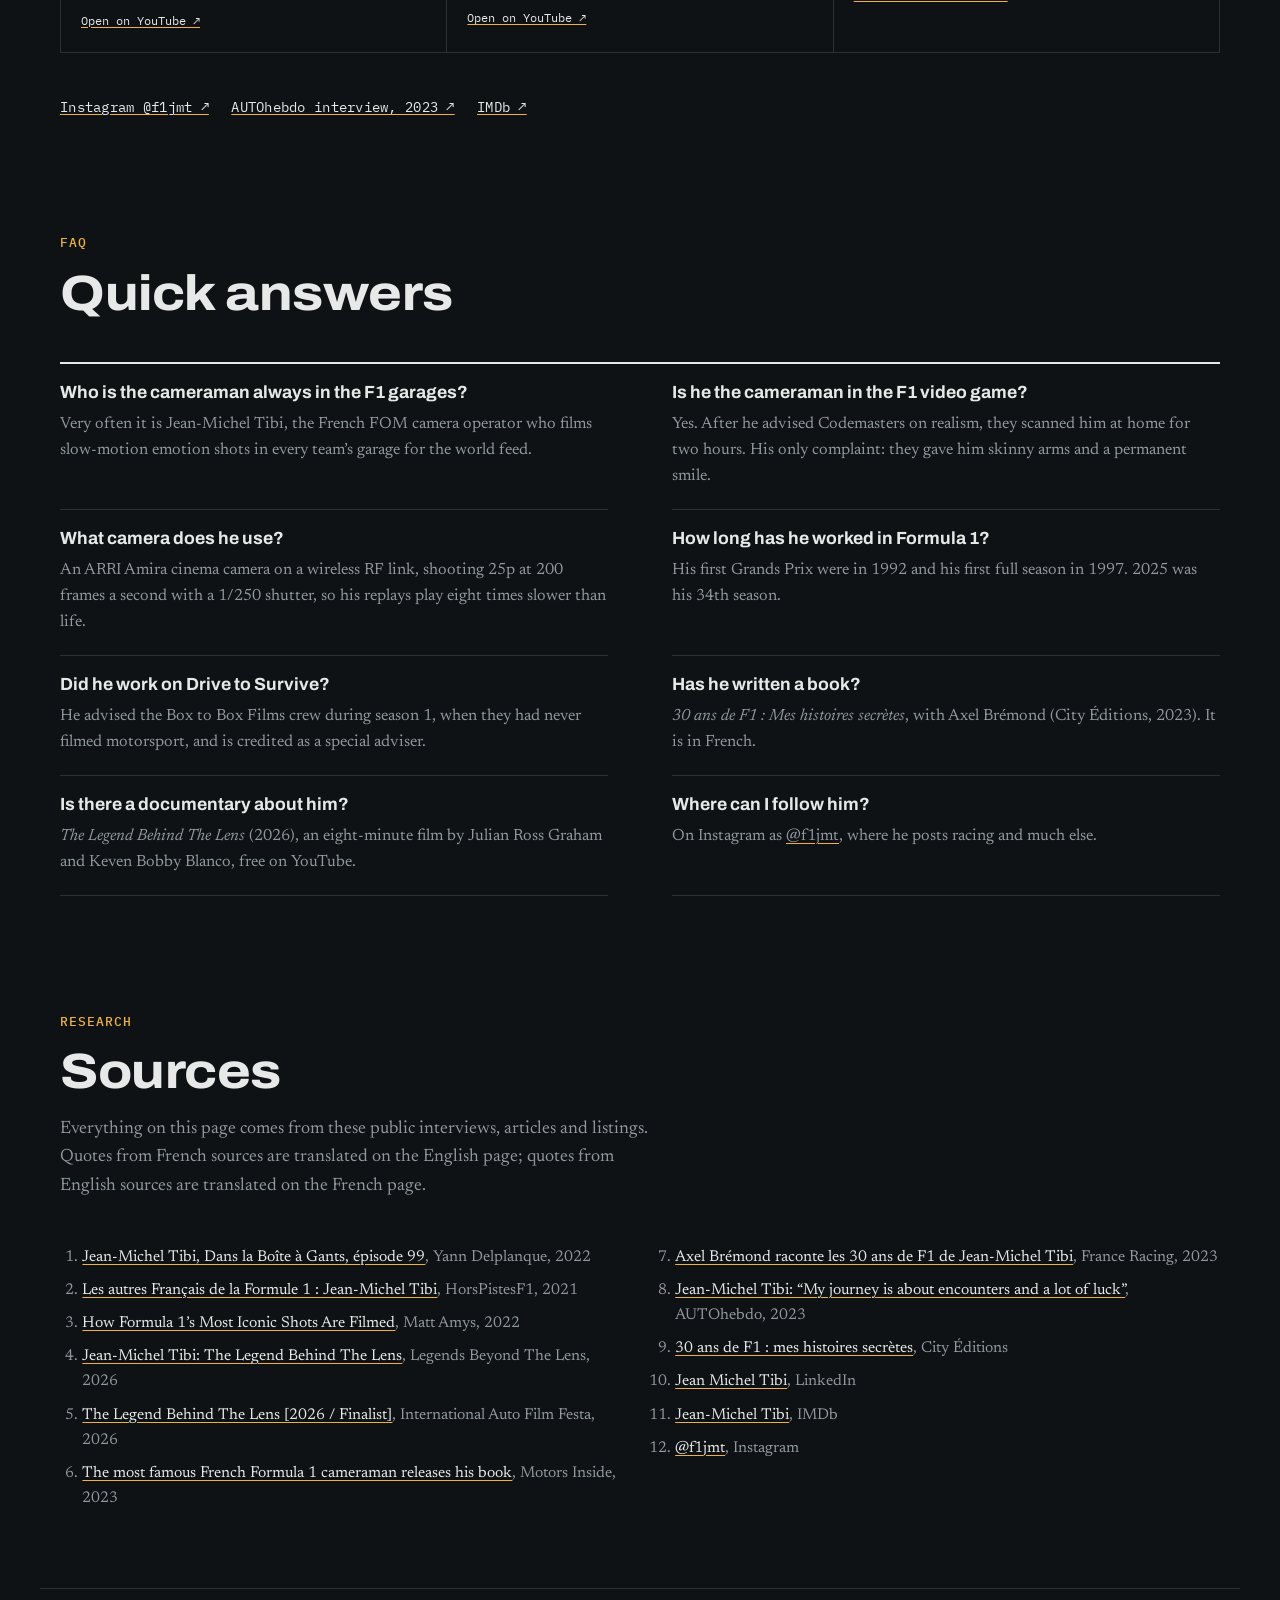
==== commit 5cb76cf0: "Show the whole world on the shot map and every circuit he has worked The world map now covers 84°N t" ====
--- a/index.html
+++ b/index.html
@@ -534,19 +534,82 @@
       <div class="atlas-grid">
         <div class="atlas-panel atlas-world">
           <span class="osd-l label"><span class="t" lang="en">World feed</span><span class="t" lang="fr">Signal international</span></span>
-          <span class="osd-r label"><span class="t" lang="en">18 moments · 14 places · 5 continents</span><span class="t" lang="fr">18 moments · 14 lieux · 5 continents</span></span>
+          <span class="osd-r label"><span class="t" lang="en">18 moments · 42 places · 5 continents</span><span class="t" lang="fr">18 moments · 42 lieux · 5 continents</span></span>
           <div class="atlas-scroll">
             <div class="atlas-map" data-map="world"></div>
           </div>
+          <ul class="atlas-key">
+            <li class="k-pin"><span class="t" lang="en">18 moments</span><span class="t" lang="fr">18 moments</span></li>
+            <li class="k-ring"><span class="t" lang="en">Other circuits</span><span class="t" lang="fr">Autres circuits</span></li>
+            <li class="k-route"><span class="t" lang="en">In the order they happened</span><span class="t" lang="fr">Dans l’ordre où ils se sont produits</span></li>
+          </ul>
           <span class="swipe label" aria-hidden="true"><span class="t" lang="en">Swipe the map →</span><span class="t" lang="fr">Faites glisser la carte →</span></span>
         </div>
         <div class="atlas-panel atlas-eu">
           <span class="osd-l label">Europe</span>
-          <span class="osd-r label"><span class="t" lang="en">6 places</span><span class="t" lang="fr">6 lieux</span></span>
+          <span class="osd-r label"><span class="t" lang="en">20 places</span><span class="t" lang="fr">20 lieux</span></span>
           <div class="atlas-map" data-map="europe"></div>
         </div>
-      </div>
-      <figcaption id="atlas-cap" class="label muted"><span class="t" lang="en">Select a place to jump to its story. The line joins the moments in the order they happened.</span><span class="t" lang="fr">Choisissez un lieu pour aller à son histoire. La ligne relie les moments dans l’ordre où ils se sont produits.</span></figcaption>
+        <div class="atlas-panel atlas-list">
+          <span class="osd-l label"><span class="t" lang="en">Every circuit</span><span class="t" lang="fr">Tous les circuits</span></span>
+          <span class="osd-r label"><span class="t" lang="en">41 circuits</span><span class="t" lang="fr">41 circuits</span></span>
+          <div class="clist">
+        <h3>Europe</h3>
+        <ul>
+          <li data-c="barcelona" data-ll="2.261,41.570"><span class="c-name"><span class="t" lang="en">Barcelona</span><span class="t" lang="fr">Barcelone</span></span> <span class="c-where"><span class="t" lang="en">Spain</span><span class="t" lang="fr">Espagne</span></span><span class="c-yrs"><span>1997–2025</span></span></li>
+          <li data-c="hockenheim" data-ll="8.566,49.328" class="has-story"><span class="c-name">Hockenheim</span> <span class="c-where"><span class="t" lang="en">Germany</span><span class="t" lang="fr">Allemagne</span></span><span class="c-yrs"><span>1997–2006</span> · <span>2008</span> · <span>2010</span> · <span>2012</span> · <span>2014</span> · <span>2016</span> · <span>2018–19</span></span></li>
+          <li data-c="hungaroring" data-ll="19.249,47.579" class="has-story"><span class="c-name">Hungaroring</span> <span class="c-where"><span class="t" lang="en">Hungary</span><span class="t" lang="fr">Hongrie</span></span><span class="c-yrs"><span>1997–2025</span></span></li>
+          <li data-c="imola" data-ll="11.713,44.344"><span class="c-name">Imola</span> <span class="c-where"><span class="t" lang="en">Italy</span><span class="t" lang="fr">Italie</span></span><span class="c-yrs"><span>1997–2006</span> · <span>2020–22</span> · <span>2024–25</span></span></li>
+          <li data-c="istanbul" data-ll="29.405,40.952"><span class="c-name">Istanbul</span> <span class="c-where"><span class="t" lang="en">Turkey</span><span class="t" lang="fr">Turquie</span></span><span class="c-yrs"><span>2005–11</span> · <span>2020–21</span></span></li>
+          <li data-c="jerez" data-ll="-6.034,36.708"><span class="c-name">Jerez</span> <span class="c-where"><span class="t" lang="en">Spain</span><span class="t" lang="fr">Espagne</span></span><span class="c-yrs"><span>1997</span></span></li>
+          <li data-c="paulricard" data-ll="5.791,43.251"><span class="c-name">Le Castellet</span> <span class="c-where">France</span><span class="c-yrs"><span>2018–19</span> · <span>2021–22</span></span></li>
+          <li data-c="lemans" data-ll="0.207,47.950"><span class="c-name">Le Mans</span> <span class="c-where">France</span><span class="c-yrs"><span class="t" lang="en">24 Hours · 25 editions</span><span class="t" lang="fr">24 Heures · 25 éditions</span></span></li>
+          <li data-c="magnycours" data-ll="3.163,46.864"><span class="c-name">Magny-Cours</span> <span class="c-where">France</span><span class="c-yrs"><span>1997–2008</span></span></li>
+          <li data-c="monaco" data-ll="7.421,43.734" class="has-story"><span class="c-name">Monaco</span><span class="c-yrs"><span>1997–2019</span> · <span>2021–25</span></span></li>
+          <li data-c="monza" data-ll="9.281,45.616" class="has-story"><span class="c-name">Monza</span> <span class="c-where"><span class="t" lang="en">Italy</span><span class="t" lang="fr">Italie</span></span><span class="c-yrs"><span>1997–2025</span></span></li>
+          <li data-c="mugello" data-ll="11.372,43.998" data-near="imola"><span class="c-name">Mugello</span> <span class="c-where"><span class="t" lang="en">Italy</span><span class="t" lang="fr">Italie</span></span><span class="c-yrs"><span>2020</span></span></li>
+          <li data-c="nurburgring" data-ll="6.947,50.335"><span class="c-name">Nürburgring</span> <span class="c-where"><span class="t" lang="en">Germany</span><span class="t" lang="fr">Allemagne</span></span><span class="c-yrs"><span>1997–2007</span> · <span>2009</span> · <span>2011</span> · <span>2013</span> · <span>2020</span></span></li>
+          <li data-c="portimao" data-ll="-8.627,37.227"><span class="c-name">Portimão</span> <span class="c-where">Portugal</span><span class="c-yrs"><span>2020–21</span></span></li>
+          <li data-c="silverstone" data-ll="-1.017,52.072"><span class="c-name">Silverstone</span> <span class="c-where"><span class="t" lang="en">Britain</span><span class="t" lang="fr">Grande-Bretagne</span></span><span class="c-yrs"><span>1997–2025</span></span></li>
+          <li data-c="sochi" data-ll="39.957,43.410"><span class="c-name"><span class="t" lang="en">Sochi</span><span class="t" lang="fr">Sotchi</span></span> <span class="c-where"><span class="t" lang="en">Russia</span><span class="t" lang="fr">Russie</span></span><span class="c-yrs"><span>2014–21</span></span></li>
+          <li data-c="spa" data-ll="5.971,50.437" class="has-story"><span class="c-name">Spa-Francorchamps</span> <span class="c-where"><span class="t" lang="en">Belgium</span><span class="t" lang="fr">Belgique</span></span><span class="c-yrs"><span>1997–2002</span> · <span>2004–05</span> · <span>2007–25</span></span></li>
+          <li data-c="spielberg" data-ll="14.765,47.220"><span class="c-name">Spielberg</span> <span class="c-where"><span class="t" lang="en">Austria</span><span class="t" lang="fr">Autriche</span></span><span class="c-yrs"><span>1997–2003</span> · <span>2014–25</span></span></li>
+          <li data-c="valencia" data-ll="-0.330,39.459"><span class="c-name"><span class="t" lang="en">Valencia</span><span class="t" lang="fr">Valence</span></span> <span class="c-where"><span class="t" lang="en">Spain</span><span class="t" lang="fr">Espagne</span></span><span class="c-yrs"><span>2008–12</span></span></li>
+          <li data-c="zandvoort" data-ll="4.541,52.389"><span class="c-name">Zandvoort</span> <span class="c-where"><span class="t" lang="en">Netherlands</span><span class="t" lang="fr">Pays-Bas</span></span><span class="c-yrs"><span>2021–25</span></span></li>
+        </ul>
+        <h3><span class="t" lang="en">Asia and Oceania</span><span class="t" lang="fr">Asie et Océanie</span></h3>
+        <ul>
+          <li data-c="baku" data-ll="49.842,40.373"><span class="c-name"><span class="t" lang="en">Baku</span><span class="t" lang="fr">Bakou</span></span> <span class="c-where"><span class="t" lang="en">Azerbaijan</span><span class="t" lang="fr">Azerbaïdjan</span></span><span class="c-yrs"><span>2016–19</span> · <span>2021–25</span></span></li>
+          <li data-c="buddh" data-ll="77.534,28.349"><span class="c-name">Buddh</span> <span class="c-where"><span class="t" lang="en">India</span><span class="t" lang="fr">Inde</span></span><span class="c-yrs"><span>2011–13</span></span></li>
+          <li data-c="fuji" data-ll="138.927,35.372" data-near="suzuka"><span class="c-name">Fuji</span> <span class="c-where"><span class="t" lang="en">Japan</span><span class="t" lang="fr">Japon</span></span><span class="c-yrs"><span>2007–08</span></span></li>
+          <li data-c="jeddah" data-ll="39.104,21.632" class="has-story"><span class="c-name"><span class="t" lang="en">Jeddah</span><span class="t" lang="fr">Djeddah</span></span> <span class="c-where"><span class="t" lang="en">Saudi Arabia</span><span class="t" lang="fr">Arabie saoudite</span></span><span class="c-yrs"><span>2021–25</span></span></li>
+          <li data-c="losail" data-ll="51.454,25.490" data-near="gulf"><span class="c-name">Losail</span> <span class="c-where">Qatar</span><span class="c-yrs"><span>2021</span> · <span>2023–25</span></span></li>
+          <li data-c="melbourne" data-ll="144.968,-37.850" class="has-story"><span class="c-name">Melbourne</span> <span class="c-where"><span class="t" lang="en">Australia</span><span class="t" lang="fr">Australie</span></span><span class="c-yrs"><span>1997–2019</span> · <span>2022–25</span></span></li>
+          <li data-c="sakhir" data-ll="50.511,26.032" class="has-story"><span class="c-name">Sakhir</span> <span class="c-where"><span class="t" lang="en">Bahrain</span><span class="t" lang="fr">Bahreïn</span></span><span class="c-yrs"><span>2004–10</span> · <span>2012–25</span></span></li>
+          <li data-c="sepang" data-ll="101.738,2.761"><span class="c-name">Sepang</span> <span class="c-where"><span class="t" lang="en">Malaysia</span><span class="t" lang="fr">Malaisie</span></span><span class="c-yrs"><span>1999–2017</span></span></li>
+          <li data-c="shanghai" data-ll="121.220,31.339" class="has-story"><span class="c-name">Shanghai</span> <span class="c-where"><span class="t" lang="en">China</span><span class="t" lang="fr">Chine</span></span><span class="c-yrs"><span>2004–19</span> · <span>2024–25</span></span></li>
+          <li data-c="singapore" data-ll="103.859,1.291" data-near="sepang"><span class="c-name"><span class="t" lang="en">Singapore</span><span class="t" lang="fr">Singapour</span></span><span class="c-yrs"><span>2008–19</span> · <span>2022–25</span></span></li>
+          <li data-c="suzuka" data-ll="136.541,34.843"><span class="c-name">Suzuka</span> <span class="c-where"><span class="t" lang="en">Japan</span><span class="t" lang="fr">Japon</span></span><span class="c-yrs"><span>1997–2006</span> · <span>2009–19</span> · <span>2022–25</span></span></li>
+          <li data-c="yasmarina" data-ll="54.603,24.467" class="has-story"><span class="c-name">Yas Marina</span> <span class="c-where"><span class="t" lang="en">Abu Dhabi</span><span class="t" lang="fr">Abou Dhabi</span></span><span class="c-yrs"><span>2009–25</span></span></li>
+          <li data-c="yeongam" data-ll="126.417,34.733"><span class="c-name">Yeongam</span> <span class="c-where"><span class="t" lang="en">South Korea</span><span class="t" lang="fr">Corée du Sud</span></span><span class="c-yrs"><span>2010–13</span></span></li>
+        </ul>
+        <h3><span class="t" lang="en">The Americas</span><span class="t" lang="fr">Amériques</span></h3>
+        <ul>
+          <li data-c="austin" data-ll="-97.641,30.133"><span class="c-name">Austin</span> <span class="c-where"><span class="t" lang="en">United States</span><span class="t" lang="fr">États-Unis</span></span><span class="c-yrs"><span>2012–19</span> · <span>2021–25</span></span></li>
+          <li data-c="buenosaires" data-ll="-58.459,-34.694"><span class="c-name">Buenos Aires</span> <span class="c-where"><span class="t" lang="en">Argentina</span><span class="t" lang="fr">Argentine</span></span><span class="c-yrs"><span>1997–98</span></span></li>
+          <li data-c="indianapolis" data-ll="-86.235,39.795" class="has-story"><span class="c-name">Indianapolis</span> <span class="c-where"><span class="t" lang="en">United States</span><span class="t" lang="fr">États-Unis</span></span><span class="c-yrs"><span>2000–07</span></span></li>
+          <li data-c="interlagos" data-ll="-46.698,-23.703" class="has-story"><span class="c-name">Interlagos</span> <span class="c-where"><span class="t" lang="en">Brazil</span><span class="t" lang="fr">Brésil</span></span><span class="c-yrs"><span>1997–2019</span> · <span>2021–25</span></span></li>
+          <li data-c="lasvegas" data-ll="-115.168,36.116"><span class="c-name">Las Vegas</span> <span class="c-where"><span class="t" lang="en">United States</span><span class="t" lang="fr">États-Unis</span></span><span class="c-yrs"><span>2023–25</span></span></li>
+          <li data-c="mexico" data-ll="-99.091,19.404" class="has-story"><span class="c-name"><span class="t" lang="en">Mexico City</span><span class="t" lang="fr">Mexico</span></span> <span class="c-where"><span class="t" lang="en">Mexico</span><span class="t" lang="fr">Mexique</span></span><span class="c-yrs"><span>2015–19</span> · <span>2021–25</span></span></li>
+          <li data-c="miami" data-ll="-80.239,25.958"><span class="c-name">Miami</span> <span class="c-where"><span class="t" lang="en">United States</span><span class="t" lang="fr">États-Unis</span></span><span class="c-yrs"><span>2022–25</span></span></li>
+          <li data-c="montreal" data-ll="-73.525,45.500"><span class="c-name"><span class="t" lang="en">Montreal</span><span class="t" lang="fr">Montréal</span></span> <span class="c-where">Canada</span><span class="c-yrs"><span>1997–2008</span> · <span>2010–19</span> · <span>2022–25</span></span></li>
+        </ul>
+          </div>
+          <p class="clist-note t" lang="en">Years each circuit was on the Formula 1 calendar, from his first full season in 1997 to 2025. A filled dot means one of the stories below happened there.</p>
+          <p class="clist-note t" lang="fr">Années où chaque circuit figurait au calendrier de la Formule 1, de sa première saison complète en 1997 jusqu’en 2025. Un point plein signale qu’une des histoires ci-dessous s’y est passée.</p>
+        </div>
+      </div>
+      <figcaption id="atlas-cap" class="label muted"><span class="t" lang="en">Select a filled pin to jump to its story. Rings mark the other circuits on his Formula 1 calendar since 1997, plus Le Mans.</span><span class="t" lang="fr">Choisissez un point plein pour aller à son histoire. Les cercles marquent les autres circuits de son calendrier de Formule 1 depuis 1997, plus Le Mans.</span></figcaption>
     </figure>
 
     <div class="shots">
--- a/assets/style.css
+++ b/assets/style.css
@@ -890,11 +890,13 @@
 :root.menu-open { overflow: hidden; }
 
 /* ---------- shot map ---------- */
-.atlas { display: none; margin: 0; gap: 0.8rem; }
-:root.has-atlas .atlas { display: grid; }
+.atlas { display: grid; margin: 0; gap: 0.8rem; }
+.atlas-world, .atlas-eu, .atlas figcaption { display: none; }
+:root.has-atlas .atlas-world, :root.has-atlas .atlas-eu { display: block; }
+:root.has-atlas .atlas figcaption { display: block; }
 .atlas-grid {
   display: grid;
-  grid-template-columns: minmax(0, 2.7fr) minmax(0, 1fr);
+  grid-template-columns: minmax(0, 1fr) minmax(0, 1.5fr);
   gap: 1px;
   background: var(--screen-rule);
   border: 1px solid var(--screen-rule);
@@ -906,22 +908,25 @@
 .atlas-panel .osd-l { left: 1rem; color: var(--frame); }
 .atlas-panel .osd-r { right: 1rem; text-align: right; }
 .atlas-scroll { overflow-x: auto; overscroll-behavior-x: contain; scrollbar-width: thin; padding-top: 0.4rem; }
-.atlas-map { position: relative; aspect-ratio: 143 / 54; }
-.atlas-eu .atlas-map { aspect-ratio: 30 / 32; margin-top: 0.4rem; }
+.atlas-world { grid-column: 1 / -1; }
+:root:not(.has-atlas) .atlas-list { grid-column: 1 / -1; }
+.atlas-map { position: relative; aspect-ratio: 180 / 71; }
+.atlas-eu .atlas-map { aspect-ratio: 55 / 46; margin-top: 0.4rem; }
 .atlas-map canvas, .atlas-map svg { position: absolute; inset: 0; width: 100%; height: 100%; }
 .atlas-map svg { overflow: visible; pointer-events: none; }
 .atlas .route { fill: none; stroke: var(--frame); stroke-width: calc(1.3px / var(--map-scale, 8)); opacity: 0.75; stroke-linecap: round; }
 .atlas .spot { fill: var(--frame); }
+.atlas .spot.is-ring { fill: none; stroke: var(--frame); stroke-width: calc(1px / var(--map-scale, 8)); opacity: 0.8; }
 .atlas .eu-box { fill: none; stroke: var(--screen-muted); stroke-width: 1; stroke-dasharray: 3 3; vector-effect: non-scaling-stroke; }
 .atlas .eu-label { fill: var(--screen-muted); font-family: var(--mono); font-size: 1.9px; letter-spacing: 0.2px; text-transform: uppercase; }
-.swipe { display: none; margin-top: 0.5rem; color: var(--screen-muted); font-size: 0.68rem; }
+.atlas-panel > .swipe { display: none; position: static; margin-top: 0.5rem; color: var(--screen-muted); font-size: 0.68rem; }
 .pin {
   position: absolute;
   left: var(--x);
   top: var(--y);
   width: 26px;
   height: 26px;
-  margin: -13px 0 0 -13px;
+  margin: -13px 0 0 calc(-13px + var(--nx, 0px));
   padding: 0;
   border: 0;
   border-radius: 50%;
@@ -934,7 +939,20 @@
 .pin:hover::after, .pin:focus-visible::after, .pin.is-hot::after { opacity: 1; transform: none; }
 .pin:hover, .pin:focus-visible, .pin.is-hot { z-index: 3; }
 .pin:focus-visible { outline: 2px solid var(--frame); outline-offset: 2px; }
-.pin .tip {
+.trk {
+  position: absolute;
+  left: var(--x);
+  top: var(--y);
+  width: 16px;
+  height: 16px;
+  margin: -8px 0 0 -8px;
+  border-radius: 50%;
+  z-index: 0;
+}
+.trk::before { content: ""; position: absolute; inset: 4px; border-radius: 50%; border: 1.5px solid var(--frame); background: var(--screen); transition: background-color 0.15s, transform 0.2s; }
+.trk:hover, .trk.is-hot { z-index: 2; }
+.trk:hover::before, .trk.is-hot::before { background: var(--frame); transform: scale(1.25); }
+.pin .tip, .trk .tip {
   position: absolute;
   bottom: calc(100% + 4px);
   left: 50%;
@@ -953,11 +971,28 @@
   pointer-events: none;
   transition: opacity 0.15s;
 }
-.pin.tip-start .tip { left: -4px; transform: none; }
-.pin.tip-end .tip { left: auto; right: -4px; transform: none; }
-.pin.tip-below .tip { bottom: auto; top: calc(100% + 4px); }
-.pin:hover .tip, .pin:focus-visible .tip, .pin.is-hot .tip { opacity: 1; }
+.trk .tip { line-height: 1.5; }
+.pin.tip-start .tip, .trk.tip-start .tip { left: -4px; transform: none; }
+.pin.tip-end .tip, .trk.tip-end .tip { left: auto; right: -4px; transform: none; }
+.pin.tip-below .tip, .trk.tip-below .tip { bottom: auto; top: calc(100% + 4px); }
+.pin:hover .tip, .pin:focus-visible .tip, .pin.is-hot .tip, .trk:hover .tip, .trk.is-hot .tip { opacity: 1; }
 .atlas figcaption { max-width: 70ch; }
+.clist { columns: 9rem auto; column-gap: 1.4rem; margin-top: 0.5rem; }
+.clist h3 { break-after: avoid; margin: 0 0 0.55rem; font-family: var(--mono); font-size: 0.66rem; font-weight: 500; letter-spacing: 0.12em; text-transform: uppercase; color: var(--frame); }
+.clist ul { list-style: none; margin: 0 0 1.1rem; padding: 0; }
+.clist li { break-inside: avoid; position: relative; padding: 0 0 0.4rem 1.1rem; font-size: 0.78rem; line-height: 1.3; color: var(--screen-ink); transition: color 0.15s; }
+.clist li::before { content: ""; position: absolute; left: 0; top: 0.28em; width: 8px; height: 8px; box-sizing: border-box; border-radius: 50%; border: 1.5px solid var(--frame); }
+.clist li.has-story::before { background: var(--frame); }
+.clist li.is-hot { color: var(--frame); }
+.clist .c-where { color: var(--screen-muted); }
+.clist .c-yrs { display: block; font-family: var(--mono); font-size: 0.64rem; letter-spacing: 0.03em; color: var(--screen-muted); }
+.clist .c-yrs > span { white-space: nowrap; }
+.atlas-key { display: flex; flex-wrap: wrap; gap: 0.4rem 1.4rem; margin: 0.7rem 0 0; padding: 0; list-style: none; color: var(--screen-muted); font-family: var(--mono); font-size: 0.66rem; letter-spacing: 0.08em; text-transform: uppercase; }
+.atlas-key li { display: inline-flex; align-items: center; gap: 0.5rem; }
+.atlas-key li::before { content: ""; flex: none; width: 8px; height: 8px; box-sizing: border-box; border-radius: 50%; background: var(--frame); }
+.atlas-key .k-ring::before { background: none; border: 1.5px solid var(--frame); }
+.atlas-key .k-route::before { width: 18px; height: 6px; border-radius: 0; background: none; border-top: 1.5px solid var(--frame); border-radius: 50% 50% 0 0 / 100% 100% 0 0; opacity: 0.8; }
+.clist-note { margin: 0.2rem 0 0; max-width: 60ch; font-size: 0.74rem; line-height: 1.45; color: var(--screen-muted); }
 .shot.is-flash { background: color-mix(in srgb, var(--accent) 12%, var(--paper)); }
 .shot.is-flash::before { opacity: 1; }
 .shot:focus { outline: none; }
@@ -1056,16 +1091,21 @@
 @media (max-width: 960px) {
   .media { grid-template-columns: minmax(0, 1fr); }
   .feature { grid-template-columns: minmax(0, 1fr); }
+}
+@media (max-width: 1200px) {
   .atlas-grid { grid-template-columns: minmax(0, 1fr); }
-  .atlas-eu .atlas-map { max-width: 30rem; margin-inline: auto; }
+  .atlas-eu .atlas-map { max-width: 34rem; margin-inline: auto; }
 }
 @media (max-width: 900px) {
   .site-nav { display: none; }
   .menu-btn { display: inline-flex; }
 }
 @media (max-width: 760px) {
-  .atlas-world .atlas-map { width: 720px; }
-  .swipe { display: block; }
+  .atlas-world .atlas-map { width: 900px; }
+  .atlas-eu { padding-inline: 0.2rem; }
+  .atlas-eu .pin { width: 24px; height: 24px; margin: -12px 0 0 calc(-12px + var(--nx, 0px)); }
+  .atlas-eu .pin::before { inset: 7px; }
+  .atlas-panel > .swipe { display: block; }
   .atlas-world .osd-r { display: none; }
 }
 
@@ -1089,6 +1129,8 @@
   @keyframes draw { from { stroke-dasharray: 1; stroke-dashoffset: 1; } to { stroke-dasharray: 1; stroke-dashoffset: 0; } }
   .atlas.is-in .pin { animation: pin-in 0.5s cubic-bezier(0.2, 0.8, 0.2, 1.4) backwards; animation-delay: calc(0.22s + var(--at, 0) * 3.6s); }
   @keyframes pin-in { from { opacity: 0; transform: scale(0); } }
+  .atlas.is-in .trk { animation: trk-in 0.45s ease-out backwards; animation-delay: calc(0.15s + var(--xn, 0) * 1.1s); }
+  @keyframes trk-in { from { opacity: 0; transform: scale(0.2); } }
   .pin.is-hot::before { animation: pin-pulse 1.2s ease-out infinite; }
   @keyframes pin-pulse { 0% { box-shadow: 0 0 0 2px var(--screen), 0 0 0 2px color-mix(in srgb, var(--frame) 60%, transparent); } 100% { box-shadow: 0 0 0 2px var(--screen), 0 0 0 14px transparent; } }
   .shot.is-flash { transition: background-color 0.4s; }
